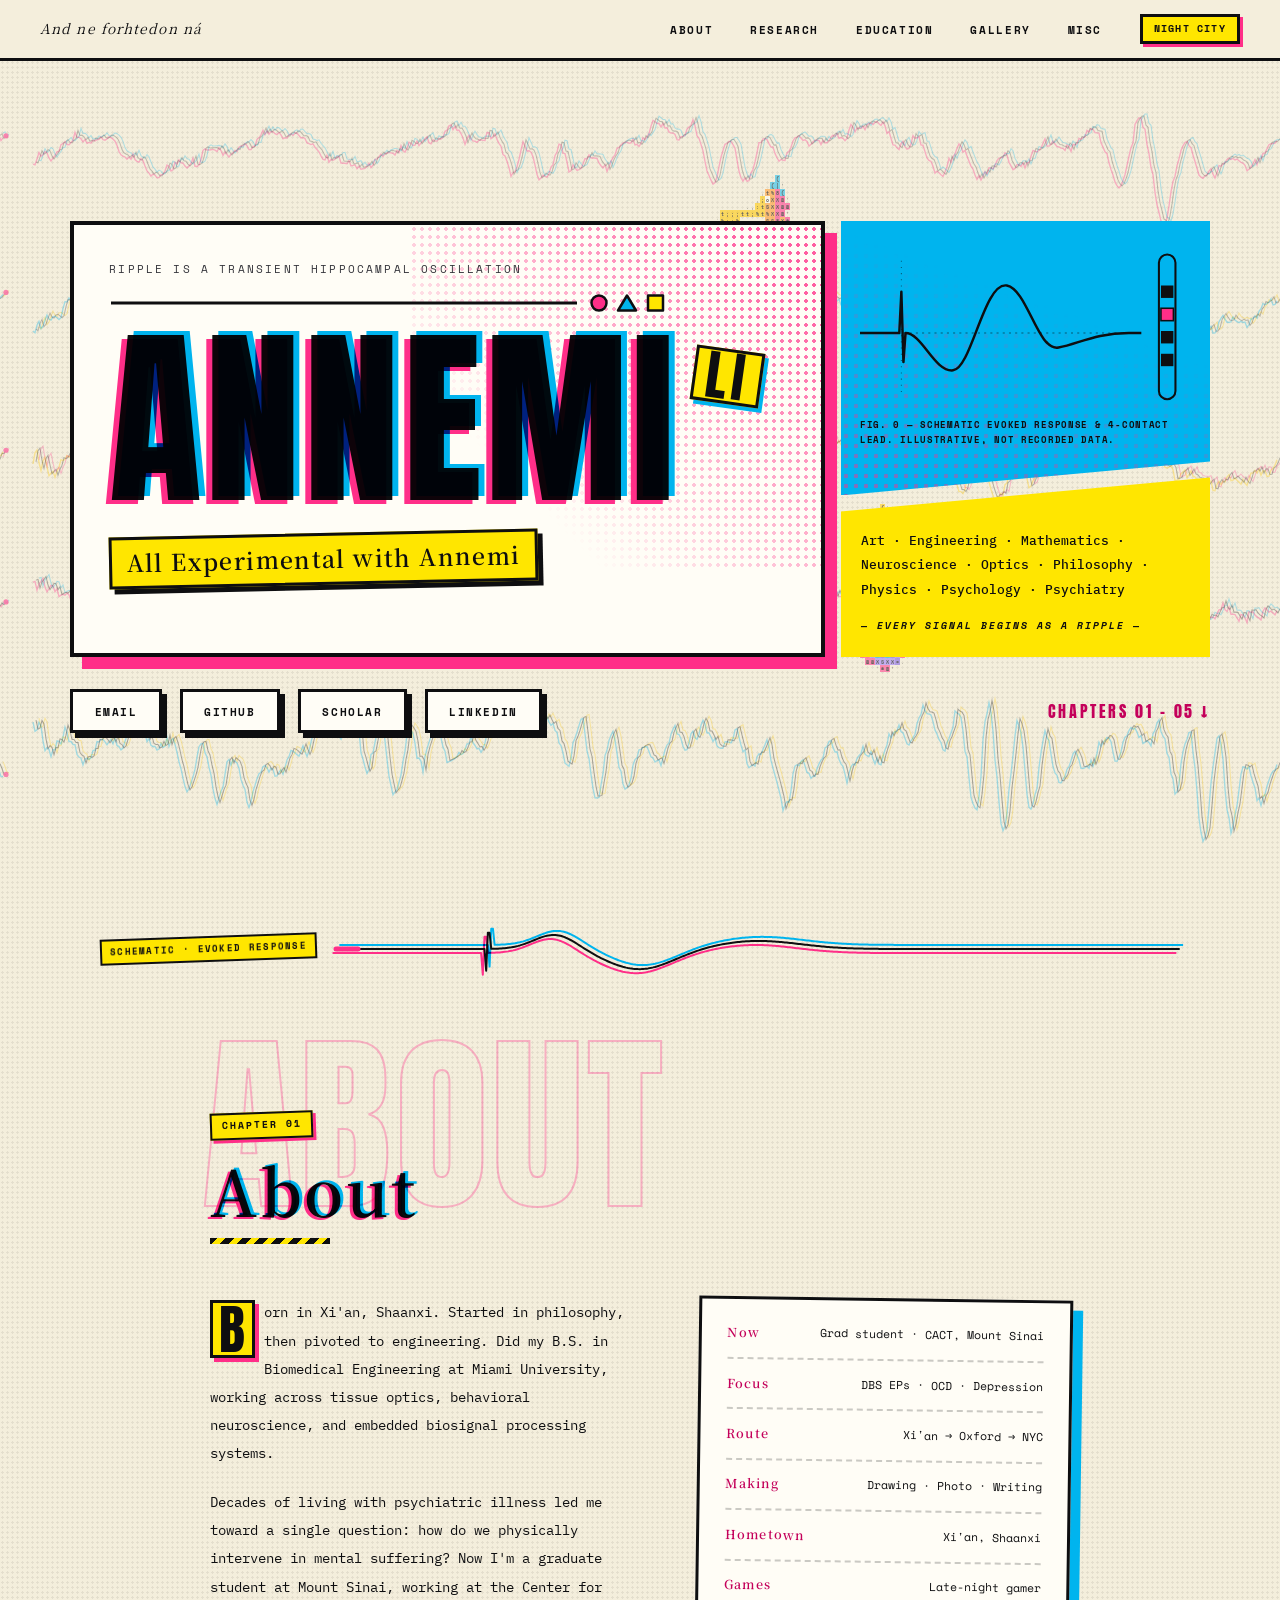
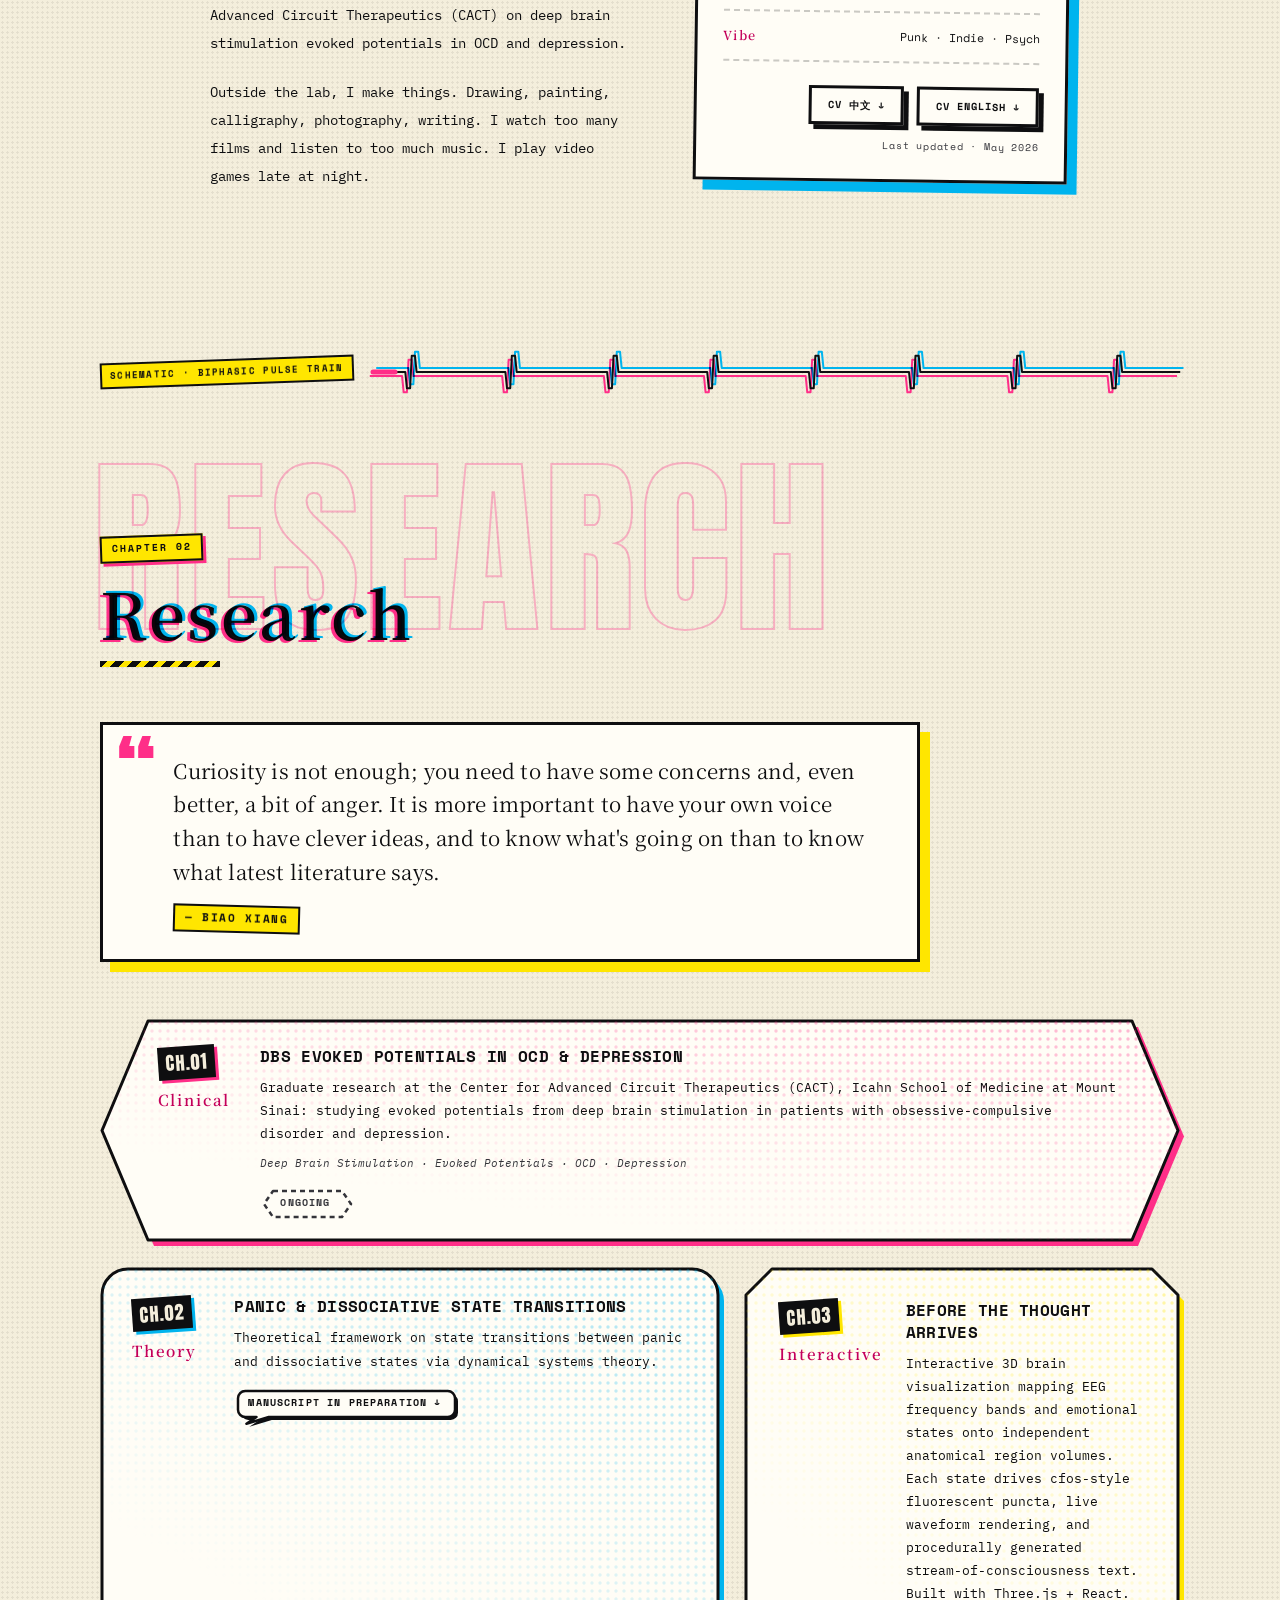
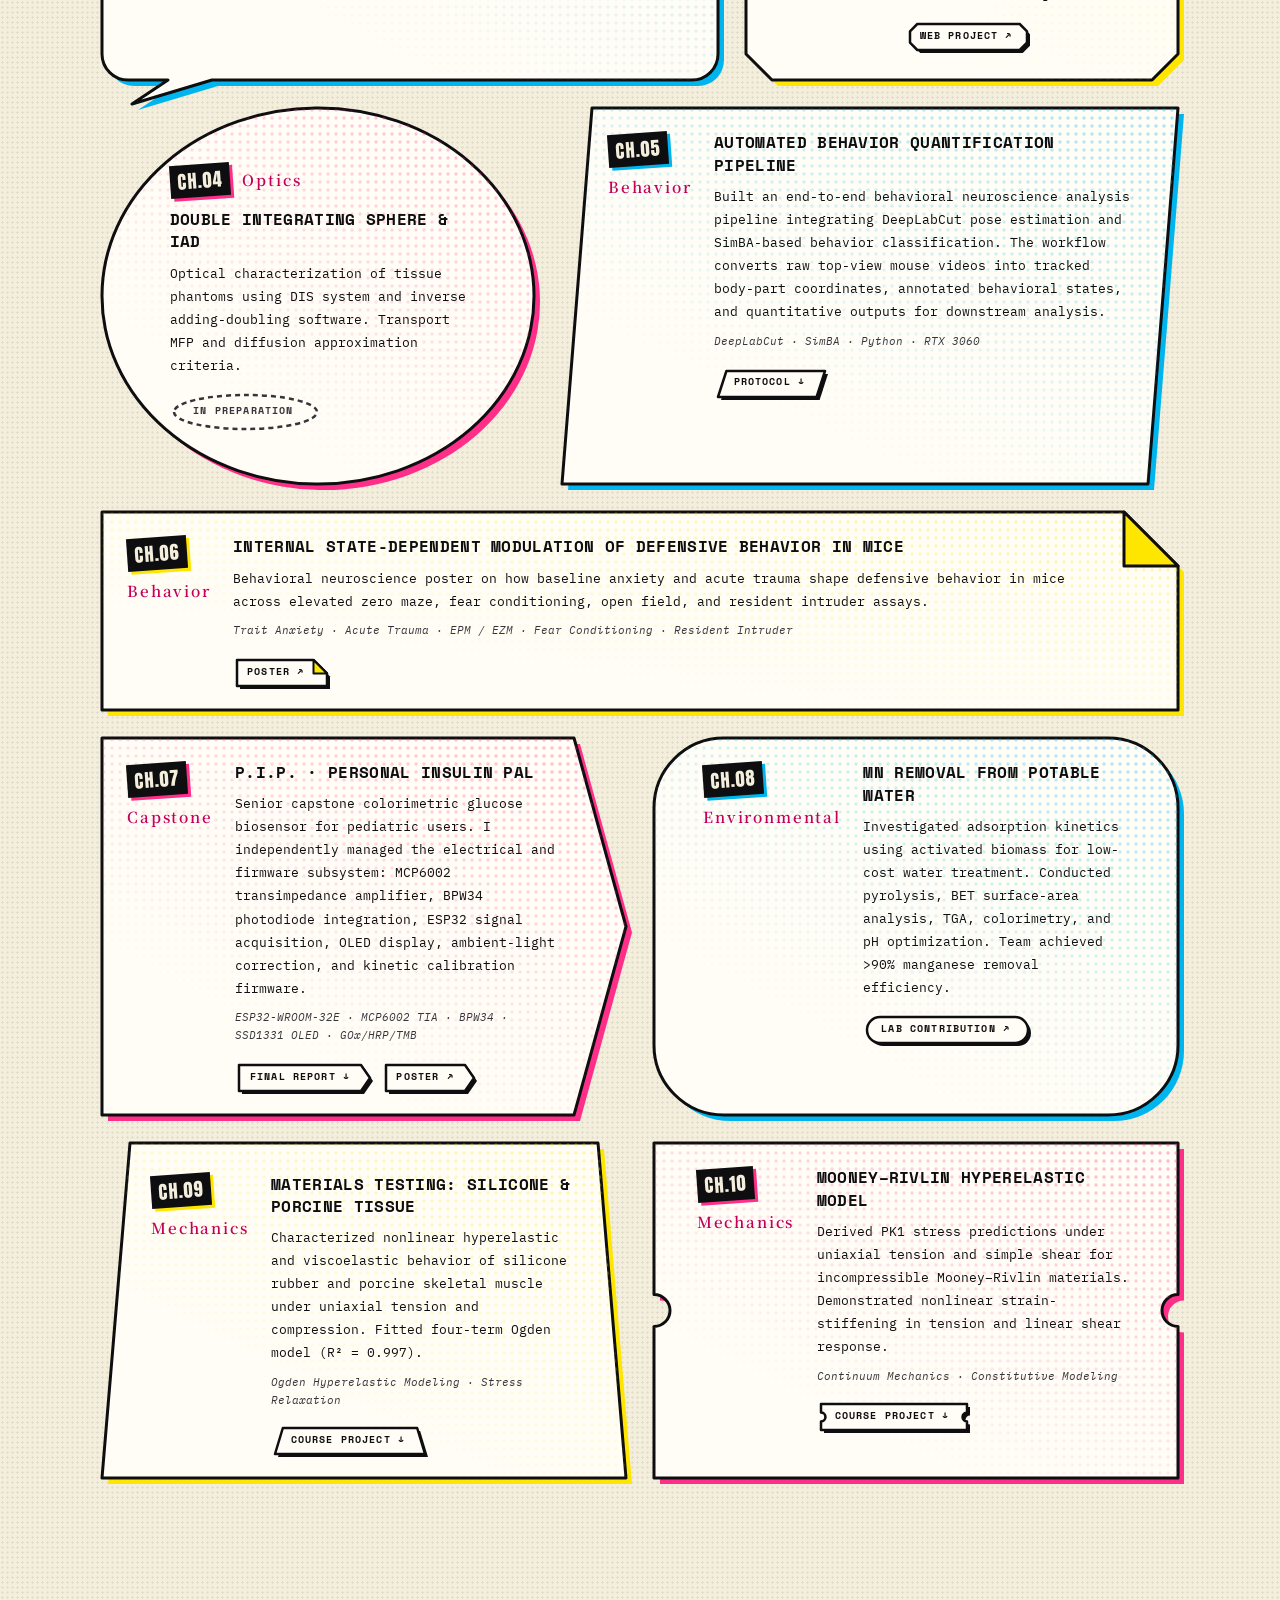
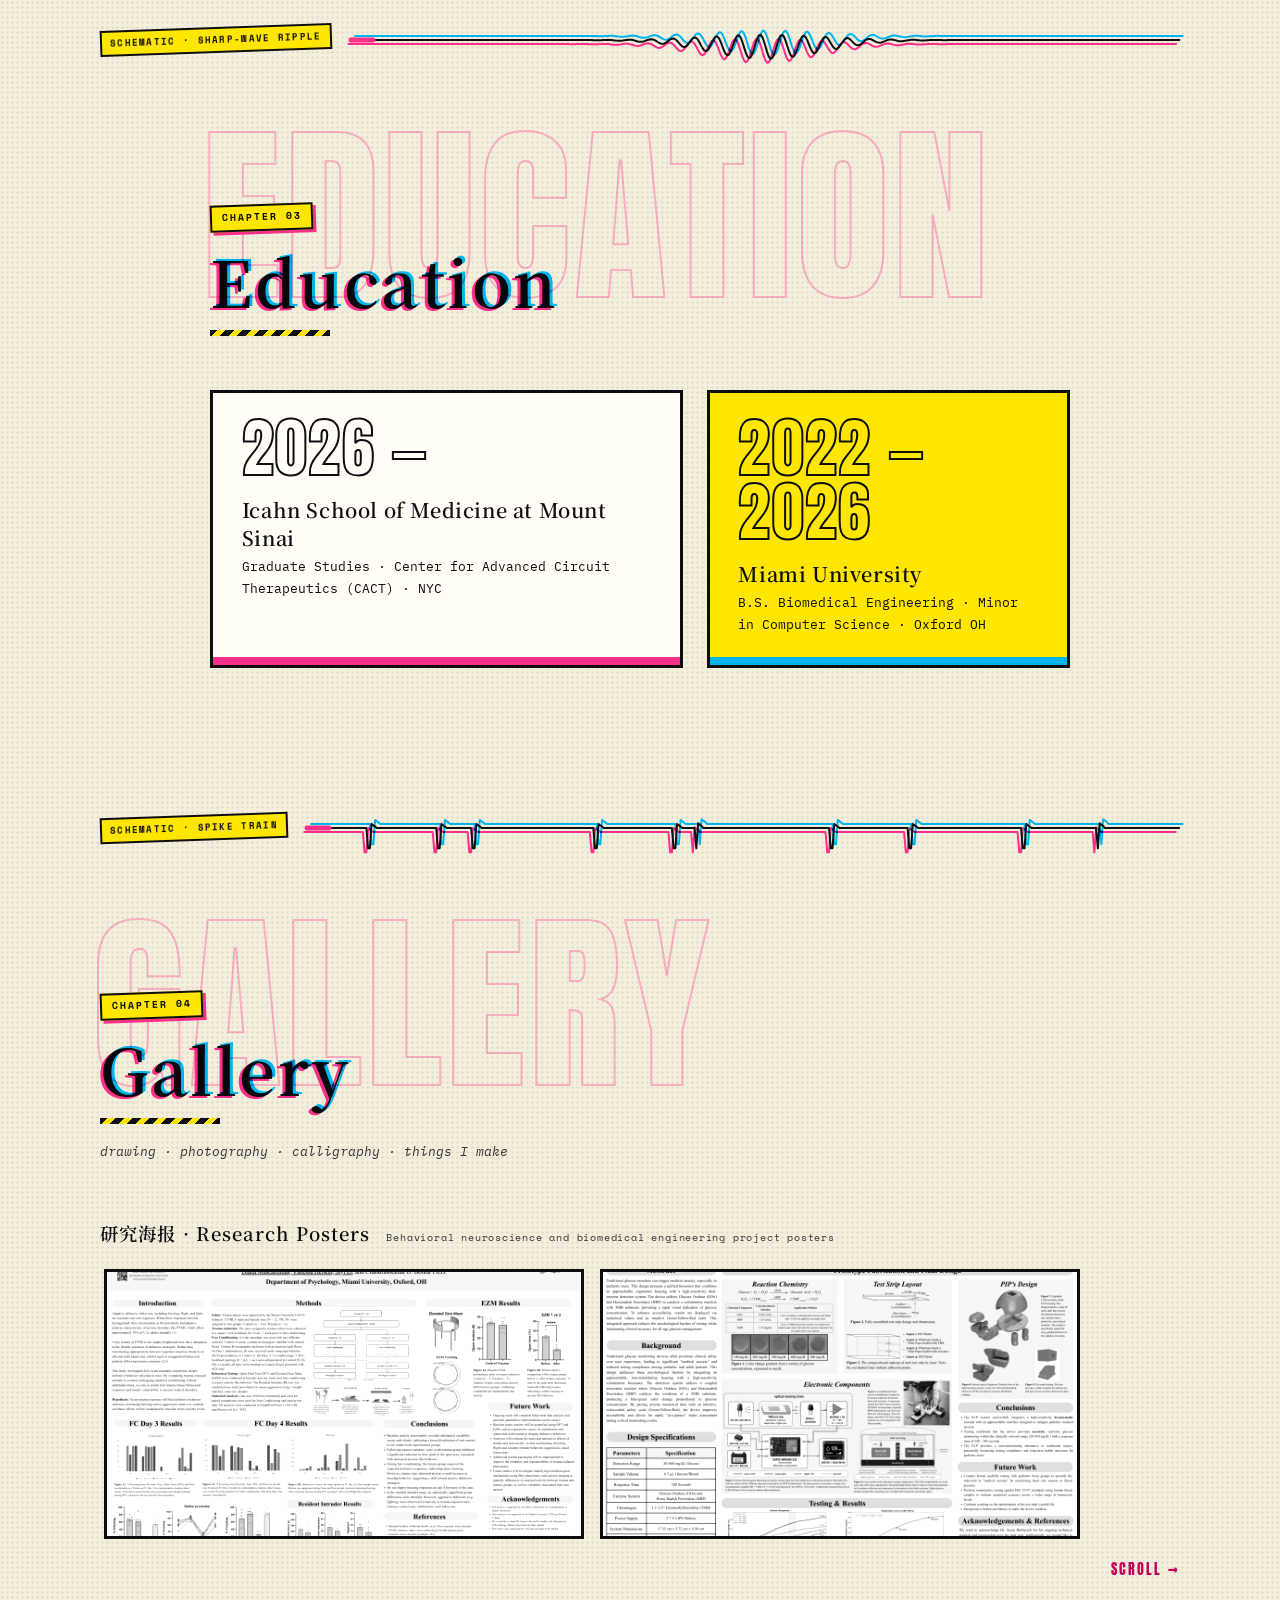
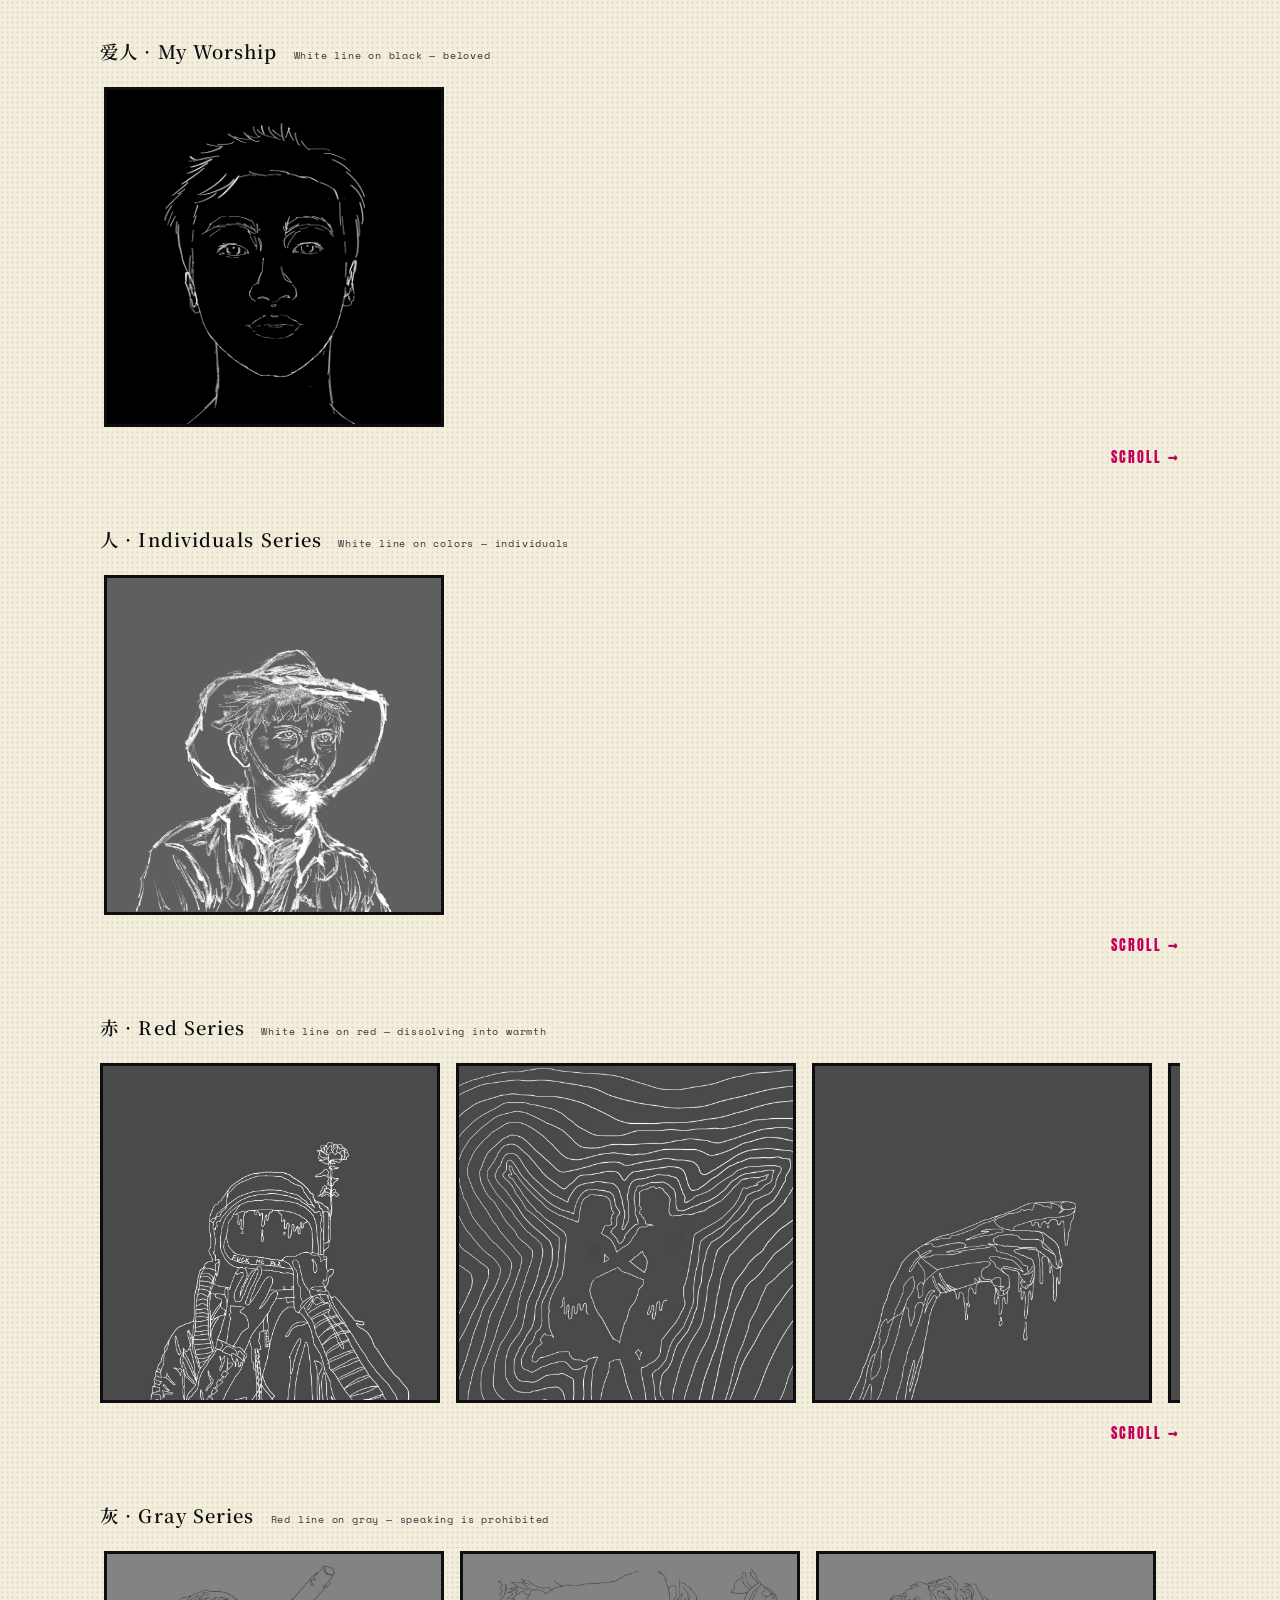
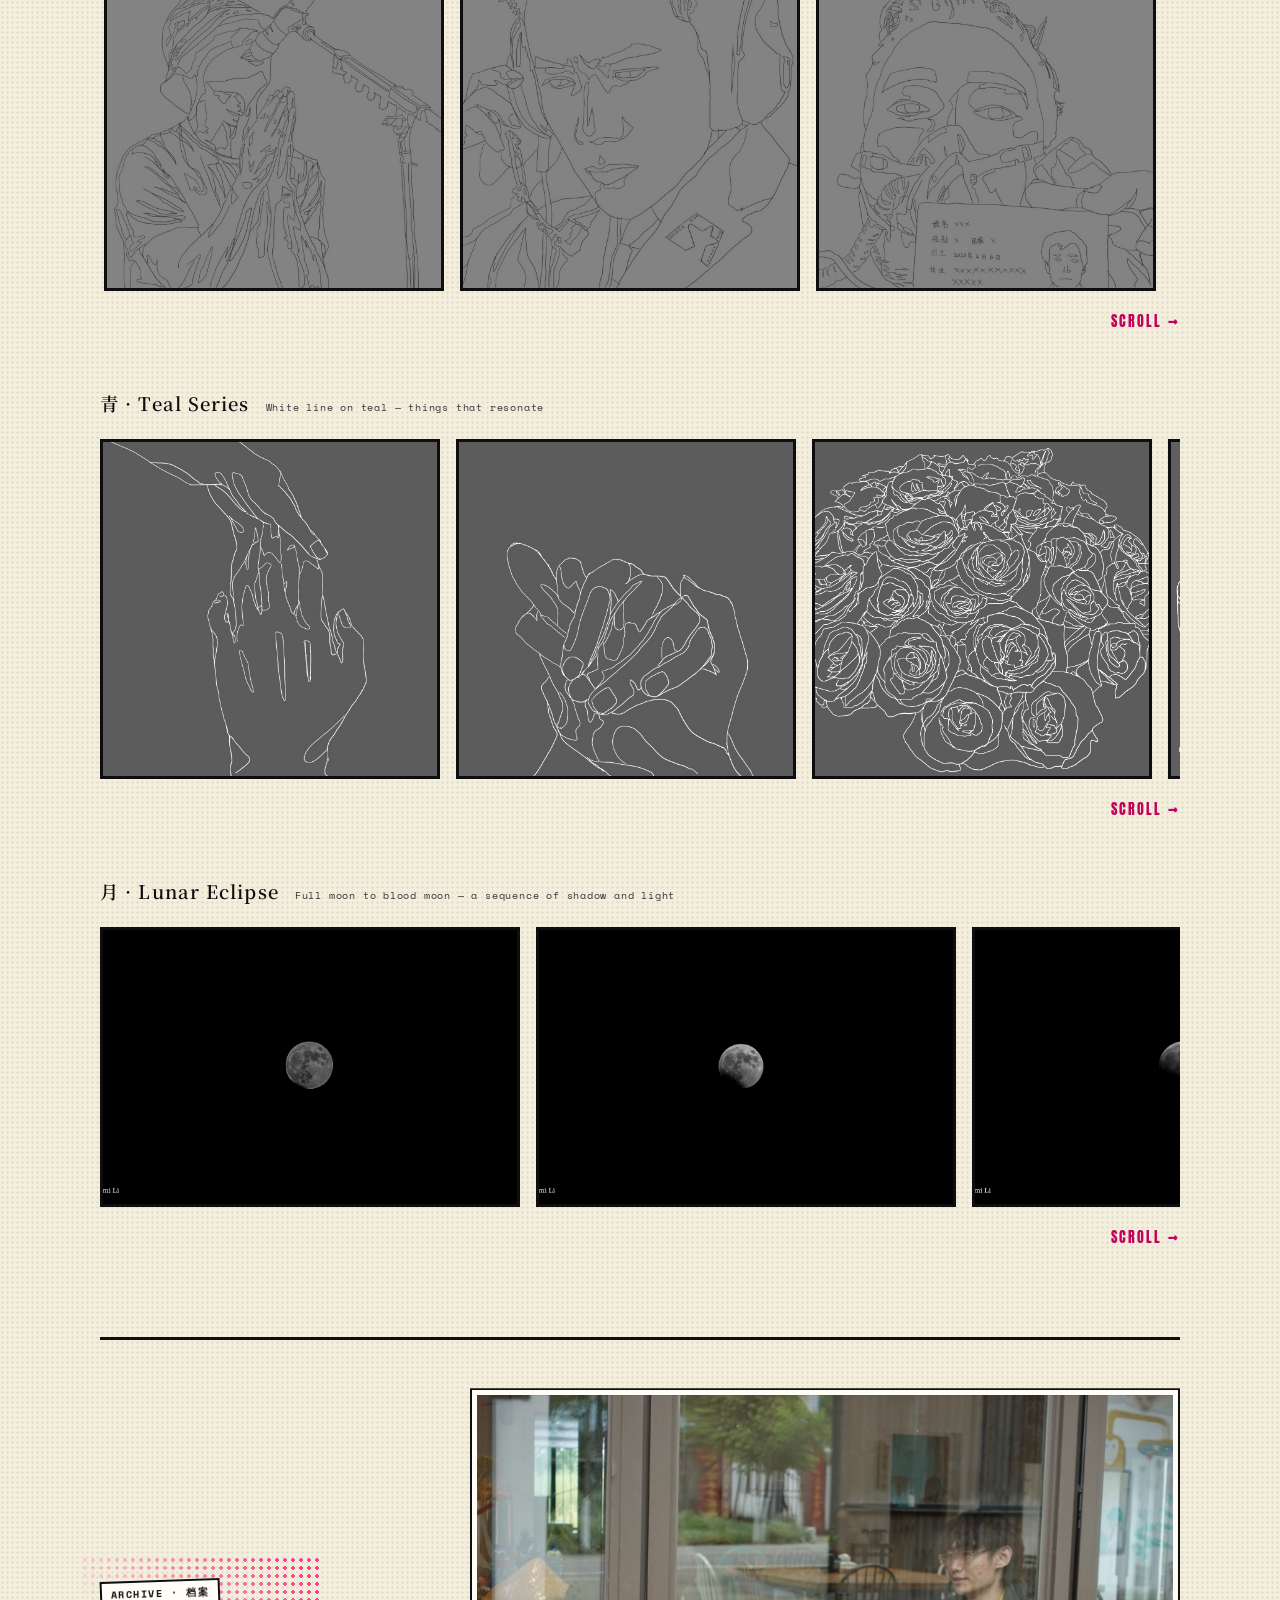
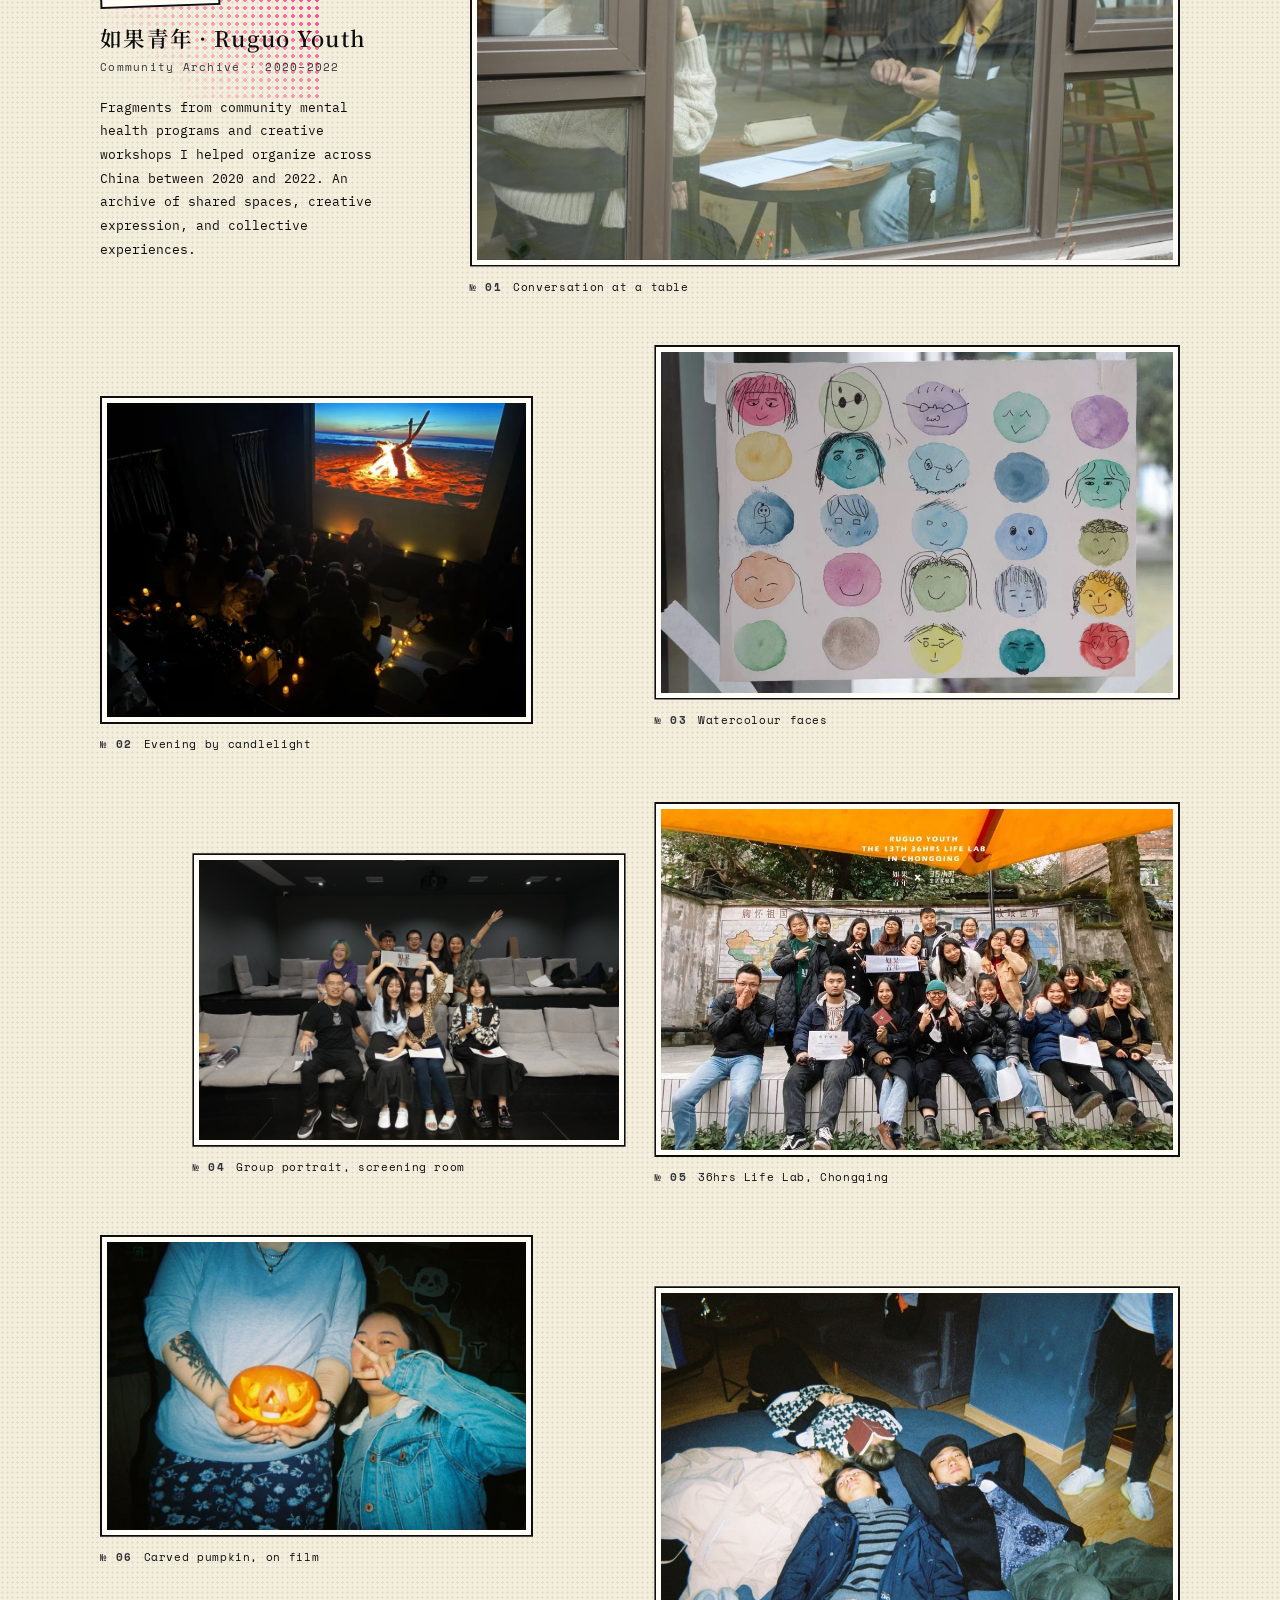
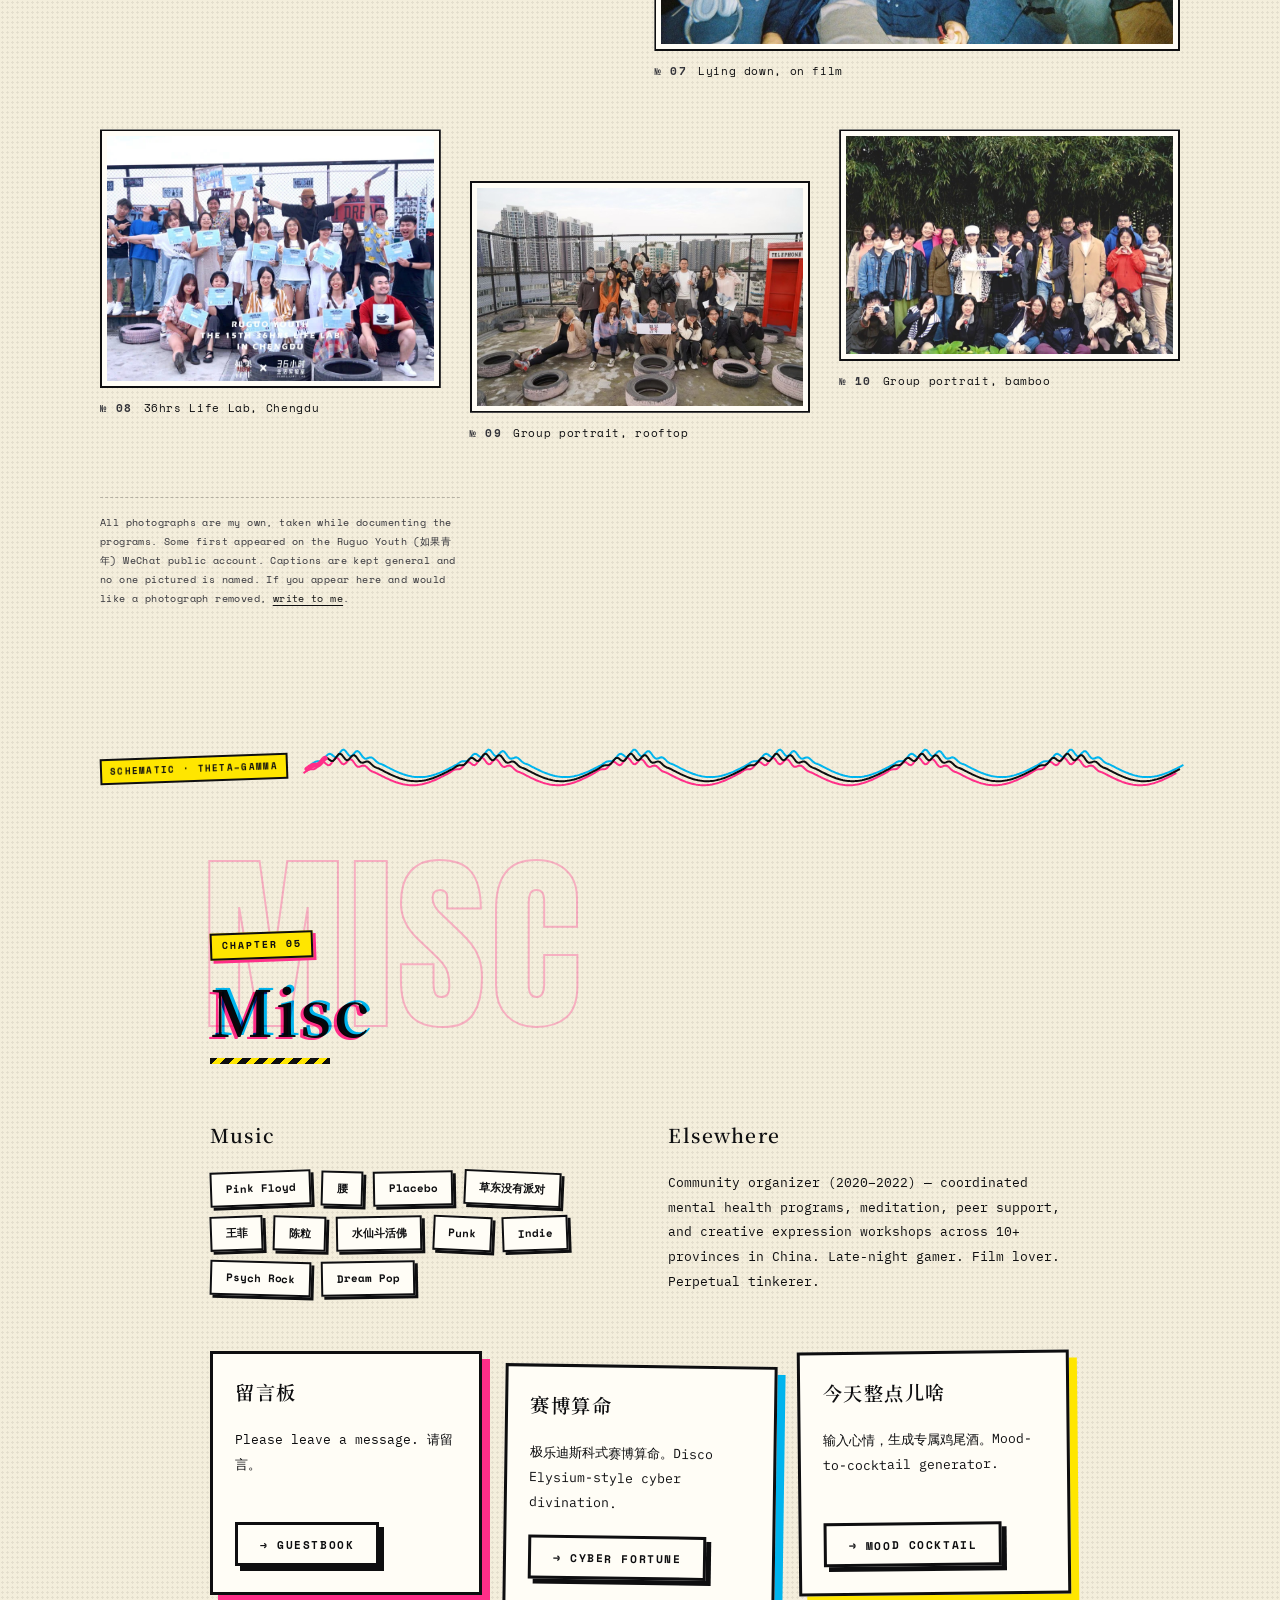
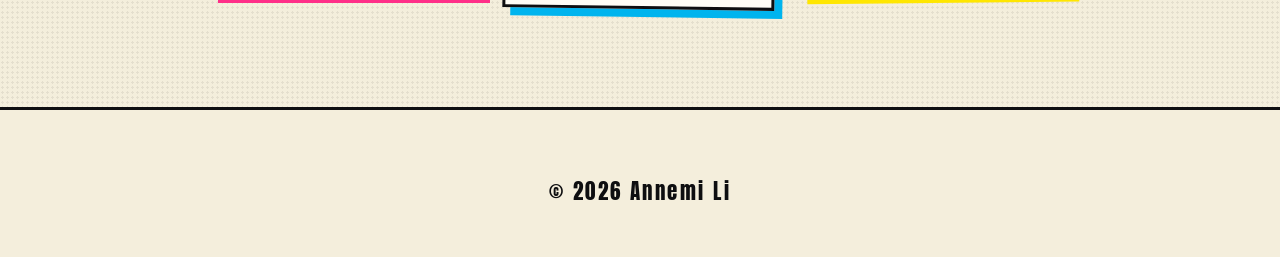
==== index.html @ 5c699f3c "Add Ruguo Youth community archive to Gallery Ten documentary photographs from 2020–2022 community pr" ====
<!DOCTYPE html>
<html lang="en" data-theme="paper">
<head>
<meta charset="UTF-8">
<meta name="viewport" content="width=device-width, initial-scale=1.0">
<title>Annemi Li</title>
<meta name="description" content="Annemi Li — biomedical engineering, neuroscience, psychiatric BCI, and things I make.">
<script>
  // Before first paint: enable JS-only reveals, restore theme and motion preference.
  (function () {
    var d = document.documentElement, t = null;
    d.classList.add('js');
    try { t = localStorage.getItem('theme'); } catch (e) {}
    d.dataset.theme = t || 'paper';
    d.dataset.motion = window.matchMedia('(prefers-reduced-motion: reduce)').matches ? 'reduce' : 'full';
  })();
</script>
<link rel="preconnect" href="https://fonts.googleapis.com">
<link rel="preconnect" href="https://fonts.gstatic.com" crossorigin>
<link rel="stylesheet" href="https://fonts.googleapis.com/css2?family=Anton&family=Space+Mono:ital,wght@0,400;0,700;1,400&family=IBM+Plex+Mono:wght@300;400;500&family=Noto+Serif+SC:wght@200;300;400;600&display=swap">
<link rel="stylesheet" href="assets/frames.css">
</head>
<body>

<a class="skip-link" href="#about">Skip to content</a>
<div class="intro-wipe" aria-hidden="true"></div>

<!-- Ripple background canvas (decorative) -->
<canvas id="rippleCanvas" aria-hidden="true"></canvas>

<nav aria-label="Primary">
  <a href="#hero" class="logo">And ne forhtedon ná</a>
  <div class="nav-right">
    <ul>
      <li><a href="#about">About</a></li>
      <li><a href="#research">Research</a></li>
      <li><a href="#education">Education</a></li>
      <li><a href="#gallery">Gallery</a></li>
      <li><a href="#interests">Misc</a></li>
    </ul>
    <button type="button" class="theme-toggle" aria-label="Switch to dark Night City theme">Night City</button>
  </div>
</nav>

<main>

<!-- ─── Hero: the cover ─── -->
<section id="hero">
  <div class="cover">

    <div class="cover-panel cover-main">
      <span class="halftone" aria-hidden="true"></span>
      <p class="hero-quote">Ripple is a transient hippocampal oscillation</p>
      <svg class="hero-rule" viewBox="0 0 560 20" aria-hidden="true" focusable="false">
        <line x1="2" y1="10" x2="468" y2="10"/>
        <circle class="g g-hot" cx="490" cy="10" r="7.5"/>
        <path class="g g-cyan" d="M509 17.5 L518 2.5 L527 17.5 Z"/>
        <rect class="g g-acid" x="539" y="2.5" width="15" height="15"/>
      </svg>

      <p class="hero-name-en"><span class="sr-only">Annemi Li</span><span data-chroma="static" aria-hidden="true">ANNEMI</span><span class="wm-li" aria-hidden="true">LI</span></p>

      <span class="zap" aria-hidden="true"><b>ZAP!</b></span>

      <h1 class="hero-name">All Experimental with Annemi</h1>
    </div>

    <figure class="cover-panel cover-signal" aria-label="Schematic illustration of an evoked response and a four-contact electrode lead. Illustrative only, not recorded data.">
      <svg viewBox="0 0 320 160" aria-hidden="true" focusable="false">
        <line class="axis" x1="0" y1="90" x2="262" y2="90" stroke-dasharray="2 4"/>
        <line class="axis" x1="40" y1="20" x2="40" y2="150" stroke-dasharray="1 5"/>
        <path class="trace" d="M0 90 H38 L40 50 L42 118 L44 90 C60 90 72 128 90 126 C108 124 120 40 142 44 C162 48 172 108 192 104 C212 100 228 90 260 90 H272"/>
        <path class="trace-pulse" d="M0 90 H38 L40 50 L42 118 L44 90 C60 90 72 128 90 126 C108 124 120 40 142 44 C162 48 172 108 192 104 C212 100 228 90 260 90 H272"/>
        <rect class="lead" x="289" y="14" width="16" height="140" rx="8"/>
        <rect class="contact" x="291" y="44" width="12" height="12"/>
        <rect class="contact active" x="291" y="66" width="12" height="12"/>
        <rect class="contact" x="291" y="88" width="12" height="12"/>
        <rect class="contact" x="291" y="110" width="12" height="12"/>
      </svg>
      <figcaption class="fig-note">Fig. 0 — schematic evoked response &amp; 4-contact lead. Illustrative, not recorded data.</figcaption>
    </figure>

    <div class="cover-panel cover-notes">
      <p class="hero-tagline">
        Art · Engineering · Mathematics · Neuroscience · Optics · Philosophy · Physics · Psychology · Psychiatry
      </p>
      <p class="hero-ripple-text">
        — every signal begins as a ripple —
      </p>
    </div>

    <div class="cover-links hero-links">
      <a class="print-btn" href="mailto:lis125@miamioh.edu">Email</a>
      <a class="print-btn" href="https://github.com/AnnemiL-experimental">GitHub</a>
      <a class="print-btn" href="#">Scholar</a>
      <a class="print-btn" href="https://www.linkedin.com/in/siyi-l-03a2a7380/">LinkedIn</a>
      <span class="cover-cue" aria-hidden="true">Chapters 01 – 05 ↓</span>
    </div>

  </div>
</section>

<div class="signal-divider" data-wave="ep" data-label="schematic · evoked response" aria-hidden="true"></div>

<!-- ─── About ─── -->
<section id="about">
  <div class="section-head fade-in" data-word="ABOUT">
    <p class="section-label">Chapter 01</p>
    <h2 class="section-title"><span data-chroma="static">About</span></h2>
  </div>

  <div class="about-layout fade-in">
    <div class="about-text">
      <p>
        Born in Xi'an, Shaanxi. Started in philosophy, then pivoted to engineering.
        Did my B.S. in Biomedical Engineering at Miami University,
        working across tissue optics, behavioral neuroscience, and embedded
        biosignal processing systems.
      </p>
      <p>
        Decades of living with psychiatric illness led me toward a single question:
        how do we physically intervene in mental suffering? Now I'm a graduate student
        at Mount Sinai, working at the Center for Advanced Circuit Therapeutics (CACT)
        on deep brain stimulation evoked potentials in OCD and depression.
      </p>
      <p>
        Outside the lab, I make things. Drawing, painting, calligraphy, photography,
        writing. I watch too many films and listen to too much music. I play video
        games late at night.
      </p>
    </div>

    <div class="about-info">
      <div class="info-row"><span class="label">Now</span><span class="value">Grad student · CACT, Mount Sinai</span></div>
      <div class="info-row"><span class="label">Focus</span><span class="value">DBS EPs · OCD · Depression</span></div>
      <div class="info-row"><span class="label">Route</span><span class="value">Xi'an → Oxford → NYC</span></div>
      <div class="info-row"><span class="label">Making</span><span class="value">Drawing · Photo · Writing</span></div>
      <div class="info-row"><span class="label">Hometown</span><span class="value">Xi'an, Shaanxi</span></div>
      <div class="info-row"><span class="label">Games</span><span class="value">Late-night gamer</span></div>
      <div class="info-row"><span class="label">Vibe</span><span class="value">Punk · Indie · Psych</span></div>
      <div class="cv-downloads">
        <a class="print-btn" href="gallery/Siyi_Li_CV_CN.pdf" target="_blank">CV 中文 ↓</a>
        <a class="print-btn" href="gallery/Siyi_Li_CV_EN.pdf" target="_blank">CV English ↓</a>
      </div>
      <div class="cv-updated">Last updated · May 2026</div>
    </div>
  </div>
</section>

<div class="signal-divider" data-wave="pulse" data-label="schematic · biphasic pulse train" aria-hidden="true"></div>

<!-- ─── Research ─── -->
<section id="research">
  <div class="section-head fade-in" data-word="RESEARCH">
    <p class="section-label">Chapter 02</p>
    <h2 class="section-title"><span data-chroma="static">Research</span></h2>
  </div>

  <figure class="research-quote fade-in">
    <blockquote>
      <p>Curiosity is not enough; you need to have some concerns and, even better, a bit of anger. It is more important to have your own voice than to have clever ideas, and to know what's going on than to know what latest literature says.</p>
    </blockquote>
    <figcaption>— Biao Xiang</figcaption>
  </figure>

  <div class="research-grid fade-in">
    <article class="research-item">
      <div class="r-tag">Clinical</div>
      <div>
        <h3>DBS Evoked Potentials in OCD & Depression</h3>
        <p>Graduate research at the Center for Advanced Circuit Therapeutics (CACT), Icahn School of Medicine at Mount Sinai: studying evoked potentials from deep brain stimulation in patients with obsessive-compulsive disorder and depression.</p>
        <div class="meta">Deep Brain Stimulation · Evoked Potentials · OCD · Depression</div>
        <span class="status prep">Ongoing</span>
      </div>
    </article>
    <article class="research-item">
      <div class="r-tag">Theory</div>
      <div>
        <h3>Panic & Dissociative State Transitions</h3>
        <p>Theoretical framework on state transitions between panic and dissociative states via dynamical systems theory.</p>
        <a href="gallery/failure-of-relaxation.pdf" target="_blank" class="status ready">Manuscript in Preparation ↓</a>
      </div>
    </article>
    <article class="research-item">
      <div class="r-tag">Interactive</div>
      <div>
        <h3>Before The Thought Arrives</h3>
        <p>Interactive 3D brain visualization mapping EEG frequency bands and emotional states onto independent anatomical region volumes. Each state drives cfos-style fluorescent puncta, live waveform rendering, and procedurally generated stream-of-consciousness text. Built with Three.js + React.</p>
        <a href="https://before-the-thought-arrives.annemi.studio/" target="_blank" class="status ready">Web Project ↗</a>
      </div>
    </article>
    <article class="research-item">
      <div class="r-tag">Optics</div>
      <div>
        <h3>Double Integrating Sphere & IAD</h3>
        <p>Optical characterization of tissue phantoms using DIS system and inverse adding-doubling software. Transport MFP and diffusion approximation criteria.</p>
        <span class="status prep">In Preparation</span>
      </div>
    </article>
    <article class="research-item">
      <div class="r-tag">Behavior</div>
      <div>
        <h3>Automated Behavior Quantification Pipeline</h3>
        <p>Built an end-to-end behavioral neuroscience analysis pipeline integrating DeepLabCut pose estimation and SimBA-based behavior classification. The workflow converts raw top-view mouse videos into tracked body-part coordinates, annotated behavioral states, and quantitative outputs for downstream analysis.</p>
        <div class="meta">DeepLabCut · SimBA · Python · RTX 3060</div>
        <div class="project-links">
          <a href="gallery/DLC_SimBA_Protocol.pdf" target="_blank" class="status ready">Protocol ↓</a>
        </div>
      </div>
    </article>
    <article class="research-item">
      <div class="r-tag">Behavior</div>
      <div>
        <h3>Internal State-Dependent Modulation of Defensive Behavior in Mice</h3>
        <p>Behavioral neuroscience poster on how baseline anxiety and acute trauma shape defensive behavior in mice across elevated zero maze, fear conditioning, open field, and resident intruder assays.</p>
        <div class="meta">Trait Anxiety · Acute Trauma · EPM / EZM · Fear Conditioning · Resident Intruder</div>
        <div class="project-links">
          <a href="gallery/defensive-behavior-poster.png" target="_blank" class="status ready">Poster ↗</a>
        </div>
      </div>
    </article>
    <article class="research-item">
      <div class="r-tag">Capstone</div>
      <div>
        <h3>P.I.P. · Personal Insulin Pal</h3>
        <p>Senior capstone colorimetric glucose biosensor for pediatric users. I independently managed the electrical and firmware subsystem: MCP6002 transimpedance amplifier, BPW34 photodiode integration, ESP32 signal acquisition, OLED display, ambient-light correction, and kinetic calibration firmware.</p>
        <div class="meta">ESP32-WROOM-32E · MCP6002 TIA · BPW34 · SSD1331 OLED · GOx/HRP/TMB</div>
        <div class="project-links">
          <a href="gallery/pip-final-design-report.docx" target="_blank" class="status ready">Final Report ↓</a>
          <a href="gallery/pip-poster.png" target="_blank" class="status ready">Poster ↗</a>
        </div>
      </div>
    </article>
    <article class="research-item">
      <div class="r-tag">Environmental</div>
      <div>
        <h3>Mn Removal from Potable Water</h3>
        <p>Investigated adsorption kinetics using activated biomass for low-cost water treatment. Conducted pyrolysis, BET surface-area analysis, TGA, colorimetry, and pH optimization. Team achieved >90% manganese removal efficiency.</p>
        <a href="https://miamioh.edu/undergraduate-research/research-opportunities/undergraduate-research-forum/2024/poster-presentations/session-a-61-70.html" target="_blank" class="status ready">Lab Contribution ↗</a>
      </div>
    </article>
    <article class="research-item">
      <div class="r-tag">Mechanics</div>
      <div>
        <h3>Materials Testing: Silicone & Porcine Tissue</h3>
        <p>Characterized nonlinear hyperelastic and viscoelastic behavior of silicone rubber and porcine skeletal muscle under uniaxial tension and compression. Fitted four-term Ogden model (R² = 0.997).</p>
        <div class="meta">Ogden Hyperelastic Modeling · Stress Relaxation</div>
        <a href="gallery/materials-testing.pdf" target="_blank" class="status ready">Course Project ↓</a>
      </div>
    </article>
    <article class="research-item">
      <div class="r-tag">Mechanics</div>
      <div>
        <h3>Mooney–Rivlin Hyperelastic Model</h3>
        <p>Derived PK1 stress predictions under uniaxial tension and simple shear for incompressible Mooney–Rivlin materials. Demonstrated nonlinear strain-stiffening in tension and linear shear response.</p>
        <div class="meta">Continuum Mechanics · Constitutive Modeling</div>
        <a href="gallery/mooney-rivlin.pdf" target="_blank" class="status ready">Course Project ↓</a>
      </div>
    </article>
  </div>
</section>

<div class="signal-divider" data-wave="ripple" data-label="schematic · sharp-wave ripple" aria-hidden="true"></div>

<!-- ─── Education ─── -->
<section id="education">
  <div class="section-head fade-in" data-word="EDUCATION">
    <p class="section-label">Chapter 03</p>
    <h2 class="section-title"><span data-chroma="static">Education</span></h2>
  </div>

  <div class="edu-list fade-in">
    <div class="edu-item">
      <div class="year">2026 —</div>
      <h3>Icahn School of Medicine at Mount Sinai</h3>
      <p>Graduate Studies · Center for Advanced Circuit Therapeutics (CACT) · NYC</p>
    </div>
    <div class="edu-item">
      <div class="year">2022 — 2026</div>
      <h3>Miami University</h3>
      <p>B.S. Biomedical Engineering · Minor in Computer Science · Oxford OH</p>
    </div>
  </div>
</section>

<div class="signal-divider" data-wave="spikes" data-label="schematic · spike train" aria-hidden="true"></div>

<!-- ─── Gallery ─── -->
<section id="gallery">
  <div class="section-head fade-in" data-word="GALLERY">
    <p class="section-label">Chapter 04</p>
    <h2 class="section-title"><span data-chroma="static">Gallery</span></h2>
    <p class="gallery-desc">drawing · photography · calligraphy · things I make</p>
  </div>

  <div class="gallery-grid fade-in">
    <!-- Research Posters -->
    <div class="gallery-series">
      <div class="series-header">
        <h3 class="series-title">研究海报 · Research Posters</h3>
        <p class="series-desc">Behavioral neuroscience and biomedical engineering project posters</p>
      </div>
      <div class="series-scroll">
        <a class="series-item" style="width:480px;height:270px;" href="gallery/defensive-behavior-poster.png" target="_blank"><img src="gallery/defensive-behavior-poster.png" alt="Internal State-Dependent Modulation of Defensive Behavior in Mice poster" loading="lazy"><div class="s-overlay"><h4>Defensive Behavior in Mice</h4><p>Poster</p></div></a>
        <a class="series-item" style="width:480px;height:270px;" href="gallery/pip-poster.png" target="_blank"><img src="gallery/pip-poster.png" alt="P.I.P. Personal Insulin Pal poster" loading="lazy"><div class="s-overlay"><h4>P.I.P. Personal Insulin Pal</h4><p>Poster</p></div></a>
      </div>
      <p class="series-hint">scroll →</p>
    </div>

    <!-- My Worship -->
    <div class="gallery-series">
      <div class="series-header">
        <h3 class="series-title">爱人 · My Worship</h3>
        <p class="series-desc">White line on black — beloved</p>
      </div>
      <div class="series-scroll">
        <div class="series-item"><img src="gallery/my-worship.jpg" alt="White line portrait on black" loading="lazy"><div class="s-overlay"><h4>My Foxie</h4><p>Drawing</p></div></div>
      </div>
      <p class="series-hint">scroll →</p>
    </div>

    <!-- Individuals Series -->
    <div class="gallery-series">
      <div class="series-header">
        <h3 class="series-title">人 · Individuals Series</h3>
        <p class="series-desc">White line on colors — individuals</p>
      </div>
      <div class="series-scroll">
        <div class="series-item"><img src="gallery/portrait-hat.png" alt="Portrait" loading="lazy"><div class="s-overlay"><h4>The Sower</h4><p>Drawing</p></div></div>
      </div>
      <p class="series-hint">scroll →</p>
    </div>
    
    <!-- Red Series -->
    <div class="gallery-series">
      <div class="series-header">
        <h3 class="series-title">赤 · Red Series</h3>
        <p class="series-desc">White line on red — dissolving into warmth</p>
      </div>
      <div class="series-scroll">
        <div class="series-item"><img src="gallery/astronaut.jpeg" alt="Astronaut" loading="lazy"><div class="s-overlay"><h4>Astronaut</h4><p>Drawing</p></div></div>
        <div class="series-item"><img src="gallery/contour-figure.jpeg" alt="Contour figure" loading="lazy"><div class="s-overlay"><h4>La La Land</h4><p>Drawing</p></div></div>
        <div class="series-item"><img src="gallery/pizza.jpeg" alt="Pizza" loading="lazy"><div class="s-overlay"><h4>Fingering</h4><p>Drawing</p></div></div>
        <div class="series-item"><img src="gallery/leg.jpeg" alt="Anatomy" loading="lazy"><div class="s-overlay"><h4>Leg</h4><p>Drawing</p></div></div>
      </div>
      <p class="series-hint">scroll →</p>
    </div>

    <!-- Gray Series -->
    <div class="gallery-series">
      <div class="series-header">
        <h3 class="series-title">灰 · Gray Series</h3>
        <p class="series-desc">Red line on gray — speaking is prohibited</p>
      </div>
      <div class="series-scroll">
        <div class="series-item"><img src="gallery/singer.jpeg" alt="Singer" loading="lazy"><div class="s-overlay"><h4>Li Zhi</h4><p>Drawing</p></div></div>
        <div class="series-item"><img src="gallery/face-roses.jpeg" alt="Portrait with roses" loading="lazy"><div class="s-overlay"><h4>Hou Liang Ping</h4><p>Drawing</p></div></div>
        <div class="series-item"><img src="gallery/identity.jpeg" alt="Identity" loading="lazy"><div class="s-overlay"><h4>Li Wen Liang</h4><p>Drawing</p></div></div>
      </div>
      <p class="series-hint">scroll →</p>
    </div>

    <!-- Teal Series -->
    <div class="gallery-series">
      <div class="series-header">
        <h3 class="series-title">青 · Teal Series</h3>
        <p class="series-desc">White line on teal — things that resonate</p>
      </div>
      <div class="series-scroll">
        <div class="series-item"><img src="gallery/hands-touch.jpeg" alt="Hands touching" loading="lazy"><div class="s-overlay"><h4>Touch</h4><p>Drawing</p></div></div>
        <div class="series-item"><img src="gallery/hands-clasp.jpeg" alt="Hands clasping" loading="lazy"><div class="s-overlay"><h4>Clasp</h4><p>Drawing</p></div></div>
        <div class="series-item"><img src="gallery/roses.jpeg" alt="Roses" loading="lazy"><div class="s-overlay"><h4>Roses</h4><p>Drawing</p></div></div>
        <div class="series-item"><img src="gallery/guitar.jpeg" alt="Guitar" loading="lazy"><div class="s-overlay"><h4>Guitar</h4><p>Drawing</p></div></div>
      </div>
      <p class="series-hint">scroll →</p>
    </div>

    <!-- Lunar Eclipse -->
    <div class="gallery-series">
      <div class="series-header">
        <h3 class="series-title">月 · Lunar Eclipse</h3>
        <p class="series-desc">Full moon to blood moon — a sequence of shadow and light</p>
      </div>
      <div class="series-scroll">
        <div class="series-item" style="width:420px;height:280px;"><img src="gallery/moon-1.jpeg" alt="Full moon" loading="lazy"><div class="s-overlay"><h4>I · Full Moon</h4><p>Photography</p></div></div>
        <div class="series-item" style="width:420px;height:280px;"><img src="gallery/moon-3.jpeg" alt="Penumbral" loading="lazy"><div class="s-overlay"><h4>II · Penumbral</h4><p>Photography</p></div></div>
        <div class="series-item" style="width:420px;height:280px;"><img src="gallery/moon-4.jpeg" alt="Partial" loading="lazy"><div class="s-overlay"><h4>III · Partial</h4><p>Photography</p></div></div>
        <div class="series-item" style="width:420px;height:280px;"><img src="gallery/moon-2.jpeg" alt="Umbral" loading="lazy"><div class="s-overlay"><h4>IV · Umbral</h4><p>Photography</p></div></div>
        <div class="series-item" style="width:420px;height:280px;"><img src="gallery/moon-5.jpeg" alt="Blood moon" loading="lazy"><div class="s-overlay"><h4>V · Blood Moon</h4><p>Photography</p></div></div>
      </div>
      <p class="series-hint">scroll →</p>
    </div>

    <!-- ─── Ruguo Youth · Community Archive ───────────────────────────
         One <figure class="ra-panel"> per photograph; display order = source order.
         To remove a photo, delete its <figure> and its files in gallery/ruguo-youth/.
         Optional metadata (omit any attribute that isn't verified):
           id               unique id, e.g. ry-11
           data-year        e.g. 2021
           data-location    e.g. Chongqing
           data-event       e.g. 13th 36hrs Life Lab
           data-credit      photographer, e.g. Photo: Name
           data-source      URL of the original publication
         Layout: ra-wN = width in 12-col grid; ra-cN = start column; ra-drop = offset down.
         Images: -sm.jpg (≤960px) for the page, -lg.jpg (≤1600px) for the viewer.
         Never name participants or describe anyone's health in captions or alt text. -->
    <div class="archive" id="ruguo-youth" role="region" aria-labelledby="ruguo-title" data-credit="Photo: Annemi Li">
      <div class="archive-grid">
        <header class="archive-head">
          <span class="halftone" aria-hidden="true"></span>
          <p class="archive-label">Archive · 档案</p>
          <h3 class="series-title" id="ruguo-title">如果青年 · Ruguo Youth</h3>
          <p class="archive-sub">Community Archive · 2020–2022</p>
          <p class="archive-intro">Fragments from community mental health programs and creative workshops I helped organize across China between 2020 and 2022. An archive of shared spaces, creative expression, and collective experiences.</p>
        </header>

        <figure class="ra-panel ra-w8" id="ry-01">
          <a class="ra-frame" href="gallery/ruguo-youth/ry-01-window-lg.jpg" data-lightbox="ruguo" aria-haspopup="dialog">
            <img src="gallery/ruguo-youth/ry-01-window-sm.jpg" srcset="gallery/ruguo-youth/ry-01-window-sm.jpg 960w, gallery/ruguo-youth/ry-01-window-lg.jpg 1600w" sizes="(max-width: 720px) 92vw, (max-width: 960px) 90vw, 720px" width="960" height="640" alt="Seen through a café window: two people talking at a small round table with papers and a pencil case; one, in a cream knit sweater, faces away." loading="lazy" decoding="async">
          </a>
          <figcaption><span class="ra-no">№ 01</span><span class="ra-cap">Conversation at a table</span></figcaption>
        </figure>

        <figure class="ra-panel ra-w5 ra-drop" id="ry-02">
          <a class="ra-frame" href="gallery/ruguo-youth/ry-02-candles-lg.jpg" data-lightbox="ruguo" aria-haspopup="dialog">
            <img src="gallery/ruguo-youth/ry-02-candles-sm.jpg" srcset="gallery/ruguo-youth/ry-02-candles-sm.jpg 960w, gallery/ruguo-youth/ry-02-candles-lg.jpg 1080w" sizes="(max-width: 720px) 92vw, (max-width: 960px) 45vw, 460px" width="960" height="720" alt="A dark room lit by small electric candles; a group sits on the floor facing a screen that shows a campfire on a beach." loading="lazy" decoding="async">
          </a>
          <figcaption><span class="ra-no">№ 02</span><span class="ra-cap">Evening by candlelight</span></figcaption>
        </figure>

        <figure class="ra-panel ra-w6 ra-c7" id="ry-03">
          <a class="ra-frame" href="gallery/ruguo-youth/ry-03-watercolour-lg.jpg" data-lightbox="ruguo" aria-haspopup="dialog">
            <img src="gallery/ruguo-youth/ry-03-watercolour-sm.jpg" srcset="gallery/ruguo-youth/ry-03-watercolour-sm.jpg 960w, gallery/ruguo-youth/ry-03-watercolour-lg.jpg 1080w" sizes="(max-width: 720px) 92vw, (max-width: 960px) 45vw, 540px" width="960" height="640" alt="A sheet of watercolour circles in many colours, most drawn with simple faces in black pen, taped to a window." loading="lazy" decoding="async">
          </a>
          <figcaption><span class="ra-no">№ 03</span><span class="ra-cap">Watercolour faces</span></figcaption>
        </figure>

        <figure class="ra-panel ra-w5 ra-c2 ra-drop" id="ry-04">
          <a class="ra-frame" href="gallery/ruguo-youth/ry-04-screening-room-lg.jpg" data-lightbox="ruguo" aria-haspopup="dialog">
            <img src="gallery/ruguo-youth/ry-04-screening-room-sm.jpg" srcset="gallery/ruguo-youth/ry-04-screening-room-sm.jpg 960w, gallery/ruguo-youth/ry-04-screening-room-lg.jpg 1600w" sizes="(max-width: 720px) 92vw, (max-width: 960px) 45vw, 460px" width="960" height="640" alt="Nine people posing on grey sofa seating in a dark screening room; two at the back hold a sign reading 如果青年 Ruguo Youth." loading="lazy" decoding="async">
          </a>
          <figcaption><span class="ra-no">№ 04</span><span class="ra-cap">Group portrait, screening room</span></figcaption>
        </figure>

        <!-- Event and city below are taken from the title printed on the photograph itself. -->
        <figure class="ra-panel ra-w6 ra-c7" id="ry-05" data-event="13th 36hrs Life Lab" data-location="Chongqing">
          <a class="ra-frame" href="gallery/ruguo-youth/ry-05-chongqing-lg.jpg" data-lightbox="ruguo" aria-haspopup="dialog">
            <img src="gallery/ruguo-youth/ry-05-chongqing-sm.jpg" srcset="gallery/ruguo-youth/ry-05-chongqing-sm.jpg 960w, gallery/ruguo-youth/ry-05-chongqing-lg.jpg 1080w" sizes="(max-width: 720px) 92vw, (max-width: 960px) 45vw, 540px" width="960" height="640" alt="About twenty people in winter coats on a low tiled wall in front of a painted map mural, several holding certificates. Text over the photo reads: Ruguo Youth, The 13th 36hrs Life Lab in Chongqing." loading="lazy" decoding="async">
          </a>
          <figcaption><span class="ra-no">№ 05</span><span class="ra-cap">36hrs Life Lab, Chongqing</span></figcaption>
        </figure>

        <figure class="ra-panel ra-w5" id="ry-06">
          <a class="ra-frame" href="gallery/ruguo-youth/ry-06-pumpkin-lg.jpg" data-lightbox="ruguo" aria-haspopup="dialog">
            <img src="gallery/ruguo-youth/ry-06-pumpkin-sm.jpg" srcset="gallery/ruguo-youth/ry-06-pumpkin-sm.jpg 960w, gallery/ruguo-youth/ry-06-pumpkin-lg.jpg 1600w" sizes="(max-width: 720px) 92vw, (max-width: 960px) 45vw, 460px" width="960" height="659" alt="Film photograph: hands holding a small carved pumpkin, beside a person in a denim jacket making a peace sign." loading="lazy" decoding="async">
          </a>
          <figcaption><span class="ra-no">№ 06</span><span class="ra-cap">Carved pumpkin, on film</span></figcaption>
        </figure>

        <figure class="ra-panel ra-w6 ra-c7 ra-drop" id="ry-07">
          <a class="ra-frame" href="gallery/ruguo-youth/ry-07-resting-lg.jpg" data-lightbox="ruguo" aria-haspopup="dialog">
            <img src="gallery/ruguo-youth/ry-07-resting-sm.jpg" srcset="gallery/ruguo-youth/ry-07-resting-sm.jpg 960w, gallery/ruguo-youth/ry-07-resting-lg.jpg 1600w" sizes="(max-width: 720px) 92vw, (max-width: 960px) 45vw, 540px" width="960" height="659" alt="Film photograph: four people lying on a large blue floor cushion, one with an open book resting over their face." loading="lazy" decoding="async">
          </a>
          <figcaption><span class="ra-no">№ 07</span><span class="ra-cap">Lying down, on film</span></figcaption>
        </figure>

        <!-- Event and city below are taken from the title printed on the photograph itself. -->
        <figure class="ra-panel ra-w4" id="ry-08" data-event="15th 36hrs Life Lab" data-location="Chengdu">
          <a class="ra-frame" href="gallery/ruguo-youth/ry-08-chengdu-lg.jpg" data-lightbox="ruguo" aria-haspopup="dialog">
            <img src="gallery/ruguo-youth/ry-08-chengdu-sm.jpg" width="811" height="608" sizes="(max-width: 720px) 92vw, (max-width: 960px) 45vw, 360px" alt="A group on a fenced rooftop holding light-blue certificates, some sitting on tyres. Text over the photo reads: Ruguo Youth, The 15th 36hrs Life Lab in Chengdu." loading="lazy" decoding="async">
          </a>
          <figcaption><span class="ra-no">№ 08</span><span class="ra-cap">36hrs Life Lab, Chengdu</span></figcaption>
        </figure>

        <figure class="ra-panel ra-w4 ra-drop" id="ry-09">
          <a class="ra-frame" href="gallery/ruguo-youth/ry-09-rooftop-lg.jpg" data-lightbox="ruguo" aria-haspopup="dialog">
            <img src="gallery/ruguo-youth/ry-09-rooftop-sm.jpg" srcset="gallery/ruguo-youth/ry-09-rooftop-sm.jpg 960w, gallery/ruguo-youth/ry-09-rooftop-lg.jpg 1600w" sizes="(max-width: 720px) 92vw, (max-width: 960px) 45vw, 360px" width="960" height="641" alt="About eighteen people posing among pink-painted tyres on a rooftop, apartment towers behind them and a red telephone box at the right; one holds a 如果青年 sign." loading="lazy" decoding="async">
          </a>
          <figcaption><span class="ra-no">№ 09</span><span class="ra-cap">Group portrait, rooftop</span></figcaption>
        </figure>

        <figure class="ra-panel ra-w4" id="ry-10">
          <a class="ra-frame" href="gallery/ruguo-youth/ry-10-bamboo-lg.jpg" data-lightbox="ruguo" aria-haspopup="dialog">
            <img src="gallery/ruguo-youth/ry-10-bamboo-sm.jpg" srcset="gallery/ruguo-youth/ry-10-bamboo-sm.jpg 960w, gallery/ruguo-youth/ry-10-bamboo-lg.jpg 1025w" sizes="(max-width: 720px) 92vw, (max-width: 960px) 45vw, 360px" width="960" height="640" alt="Around twenty-five people in two rows in front of a bamboo screen; one in the centre holds a 如果青年 sign and another at the front holds a camera." loading="lazy" decoding="async">
          </a>
          <figcaption><span class="ra-no">№ 10</span><span class="ra-cap">Group portrait, bamboo</span></figcaption>
        </figure>
      </div>

      <p class="archive-note">
        All photographs are my own, taken while documenting the programs.
        Some first appeared on the Ruguo Youth (如果青年) WeChat public account.
        Captions are kept general and no one pictured is named.
        If you appear here and would like a photograph removed, <a href="mailto:lis125@miamioh.edu">write to me</a>.
      </p>
    </div>
  </div>
</section>

<div class="signal-divider" data-wave="theta" data-label="schematic · theta–gamma" aria-hidden="true"></div>

<!-- ─── Interests ─── -->
<section id="interests">
  <div class="section-head fade-in" data-word="MISC">
    <p class="section-label">Chapter 05</p>
    <h2 class="section-title"><span data-chroma="static">Misc</span></h2>
  </div>

  <div class="interests-layout fade-in">
    <div class="int-block">
      <h3>Music</h3>
      <div class="tag-cloud">
        <span class="t">Pink Floyd</span>
        <span class="t">腰</span>
        <span class="t">Placebo</span>
        <span class="t">草东没有派对</span>
        <span class="t">王菲</span>
        <span class="t">陈粒</span>
        <span class="t">水仙斗活佛</span>
        <span class="t">Punk</span>
        <span class="t">Indie</span>
        <span class="t">Psych Rock</span>
        <span class="t">Dream Pop</span>
      </div>
    </div>
    <div class="int-block">
      <h3>Elsewhere</h3>
      <p>
        Community organizer (2020–2022) — coordinated mental health programs,
        meditation, peer support, and creative expression workshops across 10+
        provinces in China. Late-night gamer. Film lover. Perpetual tinkerer.
      </p>
    </div>
  </div>

  <div class="misc-panels fade-in">
    <!-- ─── Guestbook ─── -->
    <div class="int-block">
      <h3>留言板</h3>
      <p>Please leave a message. 请留言。</p>
      <a class="print-btn" href="/guestbook.html">→ Guestbook</a>
    </div>

    <!-- ─── Cyber Fortune ─── -->
    <div class="int-block">
      <h3>赛博算命</h3>
      <p>极乐迪斯科式赛博算命。Disco Elysium-style cyber divination.</p>
      <a class="print-btn" href="/cyber-fortune.html">→ Cyber Fortune</a>
    </div>

    <!-- ─── Mood Cocktail ─── -->
    <div class="int-block">
      <h3>今天整点儿啥</h3>
      <p>输入心情，生成专属鸡尾酒。Mood-to-cocktail generator.</p>
      <a class="print-btn" href="https://cocktail.annemi.studio">→ Mood Cocktail</a>
    </div>
  </div>
</section>

</main>

<!-- ─── Footer ─── -->
<footer>
  <p class="copy">© 2026 Annemi Li</p>
</footer>

<script src="assets/ripple.js"></script>
<script src="assets/frames.js"></script>

</body>
</html>
---- assets/frames.css ----
/* ═══════════════════════════════════════════════════════════════
   ANNEMI — Between the Frames
   Two universes, one system:
     paper → "Comic"      Spider-Verse misprint: CMY + black linework
     ink   → "Night City" Cyberpunk 2077 × Blade Runner 2049: neon, amber haze
   Body text stays plain and readable; the frames go wild.
   ═══════════════════════════════════════════════════════════════ */

/* ─── Tokens: colour ─── */
:root,
:root[data-theme="paper"] {
  --paper: #F4EEDC;        /* newsprint */
  --panel: #FFFDF6;
  --panel-2: #FFE600;      /* process yellow */
  --ink: #0E0E10;          /* comic black */
  --graphite: #34343A;
  --rule: rgba(14, 14, 16, 0.22);
  --hot: #FF2E88;          /* magenta */
  --hot-ink: #C4005A;      /* magenta for text */
  --cyan: #00B4EE;
  --acid: #FFE600;
  --red: #FF3B3B;
  --block: #00B4EE;
  --block-ink: #0E0E10;
  --dot: rgba(255, 46, 136, 0.9);
  --chroma-blend: multiply;
  --edge: 3px;             /* panel linework */
  --glow-hot: none;
  --glow-cyan: none;
  --ripple-rgb: 14, 14, 16;
  --rgb-hot: 255, 46, 136;
  --rgb-cyan: 0, 180, 238;
  --rgb-acid: 255, 200, 0;
  --ripple-opacity: 0.6;
  color-scheme: light;
}

:root[data-theme="ink"] {
  --paper: #07070D;
  --panel: #0F0F19;
  --panel-2: #1B1030;
  --ink: #F3F1EA;
  --graphite: #BDB9CF;
  --rule: rgba(243, 241, 234, 0.16);
  --hot: #FF2E88;
  --hot-ink: #FF77B4;
  --cyan: #00F0FF;
  --acid: #F9F002;
  --red: #FF2A4F;
  --block: linear-gradient(165deg, #FF9A2E 0%, #E2582B 38%, #8E1F5C 72%, #2A0E3D 100%);
  --block-ink: #07070D;
  --dot: rgba(0, 240, 255, 0.55);
  --chroma-blend: screen;
  --edge: 2px;
  --glow-hot: 0 0 18px rgba(255, 46, 136, 0.55);
  --glow-cyan: 0 0 18px rgba(0, 240, 255, 0.45);
  --ripple-rgb: 243, 241, 234;
  --rgb-hot: 255, 46, 136;
  --rgb-cyan: 0, 240, 255;
  --rgb-acid: 249, 240, 2;
  --ripple-opacity: 0.85;
  color-scheme: dark;
}

/* ─── Tokens: type, geometry, motion ─── */
:root {
  --serif: 'Noto Serif SC', 'Songti SC', serif;
  --mono: 'IBM Plex Mono', ui-monospace, monospace;
  --label: 'Space Mono', ui-monospace, monospace;
  --display: 'Anton', 'Impact', 'Arial Narrow', sans-serif;

  --gutter: 16px;
  --cut: 34px;
  --print-offset: 6px;
  --wide: 1160px;
  --measure: 940px;

  --t-press: 90ms;
  --t-hover: 140ms;
  --t-reveal: 320ms;
  --t-panel: 520ms;
  --t-page: 420ms;
  --frame: 83ms;            /* one held frame "on twos" (12 fps) */
  --ease-out: cubic-bezier(0.2, 0.7, 0.1, 1);
  --ease-snap: cubic-bezier(0.7, 0, 0.2, 1);
  --ease-smash: cubic-bezier(0.2, 1.6, 0.4, 1);
}

/* ─── Base ─── */
* { margin: 0; padding: 0; box-sizing: border-box; }
html { scroll-behavior: smooth; scroll-padding-top: 4.5rem; }

body {
  font-family: var(--mono);
  background-color: var(--paper);
  color: var(--ink);
  line-height: 1.7;
  overflow-x: hidden;
}
main { overflow-x: clip; }

/* Paper: Ben-Day newsprint. Night City: amber/magenta haze + scanlines. */
:root[data-theme="paper"] body {
  background-image: radial-gradient(rgba(14, 14, 16, 0.07) 1px, transparent 1.3px);
  background-size: 5px 5px;
}
:root[data-theme="ink"] body {
  background-image:
    radial-gradient(60vw 50vh at 85% 8%, rgba(255, 138, 31, 0.18), transparent 70%),
    radial-gradient(55vw 60vh at 5% 95%, rgba(255, 46, 136, 0.14), transparent 70%),
    radial-gradient(40vw 40vh at 50% 55%, rgba(0, 240, 255, 0.05), transparent 70%);
  background-attachment: fixed;
}
:root[data-theme="ink"] body::after {
  content: ''; position: fixed; inset: 0; z-index: 150; pointer-events: none;
  background: repeating-linear-gradient(0deg, rgba(0, 0, 0, 0.22) 0 1px, transparent 1px 3px);
  mix-blend-mode: multiply;
}

::selection { background: var(--hot); color: #fff; }

:focus-visible {
  outline: 3px solid var(--hot);
  outline-offset: 3px;
}

.sr-only {
  position: absolute; width: 1px; height: 1px; overflow: hidden;
  clip: rect(0 0 0 0); white-space: nowrap;
}

.skip-link {
  position: absolute; left: 1rem; top: -3rem; z-index: 200;
  background: var(--acid); color: #0E0E10;
  padding: 0.5rem 1rem; font-family: var(--label); font-size: 0.7rem;
  text-decoration: none; letter-spacing: 0.12em; text-transform: uppercase;
}
.skip-link:focus { top: 0.8rem; }

/* ─── Ripple canvas ─── */
#rippleCanvas {
  position: fixed; inset: 0; z-index: 0;
  pointer-events: none;
  opacity: var(--ripple-opacity);
  transition: opacity 900ms var(--ease-out);
}
body.is-reading #rippleCanvas { opacity: calc(var(--ripple-opacity) * 0.45); }

/* ─── Intro wipe: two misregistered bands sweep across once ─── */
.intro-wipe { position: fixed; inset: 0; z-index: 300; pointer-events: none; overflow: hidden; display: none; }
.intro .intro-wipe { display: block; }
.intro-wipe::before, .intro-wipe::after {
  content: ''; position: absolute; top: -10%; bottom: -10%; left: 0; width: 70%;
  transform: translateX(-160%) skewX(-14deg);
}
.intro-wipe::before {
  background: var(--hot) radial-gradient(rgba(255, 230, 0, 0.9) 2.2px, transparent 2.6px) 0 0 / 11px 11px;
  animation: wipe calc(var(--frame) * 7) steps(7, end) both;
}
.intro-wipe::after {
  background: var(--cyan);
  animation: wipe calc(var(--frame) * 7) steps(7, end) 70ms both;
  mix-blend-mode: var(--chroma-blend);
}
@keyframes wipe { to { transform: translateX(260%) skewX(-14deg); } }

/* ═══ Primitives ═══════════════════════════════════════════════ */

/* ChromaticText — two aria-hidden colour layers added by JS.
   data-chroma="static": misregistered at rest (and follows the pointer on the cover).
   data-chroma (plain): invisible until a glitch fires. */
[data-chroma] { position: relative; display: inline-block; }
.chroma-layer {
  position: absolute; inset: 0;
  pointer-events: none; user-select: none;
  mix-blend-mode: var(--chroma-blend);
  opacity: 0;
  white-space: inherit;
}
.chroma-layer.r { color: var(--hot); }
.chroma-layer.c { color: var(--cyan); }

[data-chroma="static"] > .chroma-layer {
  opacity: 1;
  transition: transform 120ms steps(2, end);
}
[data-chroma="static"] > .chroma-layer.r {
  transform: translate(calc(var(--sx, -4px) + var(--mx, 0) * 16px), calc(var(--sy, 3px) + var(--my, 0) * 10px));
}
[data-chroma="static"] > .chroma-layer.c {
  transform: translate(calc(var(--sx, -4px) * -1 - var(--mx, 0) * 16px), calc(var(--sy, 3px) * -1 - var(--my, 0) * 10px));
}

/* Slice glitch: held frames, displaced horizontal bands (6 frames ≈ 500ms). */
@keyframes slice-r {
  0%   { opacity: 1; transform: translate(-18px, 4px);  clip-path: inset(8% 0 58% 0); }
  17%  { opacity: 1; transform: translate(14px, -3px);  clip-path: inset(52% 0 14% 0); }
  34%  { opacity: 1; transform: translate(-10px, 0);    clip-path: inset(28% 0 40% 0); }
  51%  { opacity: 1; transform: translate(7px, 2px);    clip-path: inset(0 0 66% 0); }
  68%  { opacity: 1; transform: translate(-4px, 0);     clip-path: inset(0); }
  100% { opacity: 1; transform: translate(-4px, 3px);   clip-path: inset(0); }
}
@keyframes slice-c {
  0%   { opacity: 1; transform: translate(18px, -4px);  clip-path: inset(48% 0 20% 0); }
  17%  { opacity: 1; transform: translate(-14px, 3px);  clip-path: inset(6% 0 62% 0); }
  34%  { opacity: 1; transform: translate(10px, 0);     clip-path: inset(62% 0 4% 0); }
  51%  { opacity: 1; transform: translate(-7px, -2px);  clip-path: inset(34% 0 30% 0); }
  68%  { opacity: 1; transform: translate(4px, 0);      clip-path: inset(0); }
  100% { opacity: 1; transform: translate(4px, -3px);   clip-path: inset(0); }
}
/* Short blip for small hovers (3 frames). */
@keyframes blip-r {
  0%   { opacity: 1; transform: translate(-5px, 0); clip-path: inset(0 0 50% 0); }
  40%  { opacity: 1; transform: translate(4px, 1px); clip-path: inset(45% 0 0 0); }
  80%, 100% { opacity: 1; transform: translate(-2px, 0); clip-path: inset(0); }
}
@keyframes blip-c {
  0%   { opacity: 1; transform: translate(5px, 0); clip-path: inset(50% 0 0 0); }
  40%  { opacity: 1; transform: translate(-4px, -1px); clip-path: inset(0 0 45% 0); }
  80%, 100% { opacity: 1; transform: translate(2px, 0); clip-path: inset(0); }
}
@keyframes base-jolt {
  0%   { transform: translate(6px, -2px) skewX(-10deg); }
  17%  { transform: translate(-4px, 1px) skewX(6deg); }
  34%  { transform: translate(2px, 0) skewX(-2deg); }
  51%, 100% { transform: none; }
}

.is-glitch > .chroma-layer.r { animation: slice-r calc(var(--frame) * 6) steps(1, end); }
.is-glitch > .chroma-layer.c { animation: slice-c calc(var(--frame) * 6) steps(1, end); }
.is-blip > .chroma-layer.r   { animation: blip-r calc(var(--frame) * 3) steps(1, end); }
.is-blip > .chroma-layer.c   { animation: blip-c calc(var(--frame) * 3) steps(1, end); }

/* HalftoneOverlay — Ben-Day dots, masked to a corner. */
.halftone {
  position: absolute; pointer-events: none;
  background-image: radial-gradient(var(--dot) 1.6px, transparent 2px);
  background-size: 8px 8px;
  -webkit-mask-image: linear-gradient(225deg, #000 10%, transparent 75%);
          mask-image: linear-gradient(225deg, #000 10%, transparent 75%);
}

/* Glitchy text-shadow for buttons and nav. */
@keyframes rgb-text {
  0%   { text-shadow: -3px 0 var(--hot), 3px 0 var(--cyan); }
  33%  { text-shadow: 2px 1px var(--hot), -2px -1px var(--cyan); }
  66%  { text-shadow: -1px 0 var(--hot), 1px 0 var(--cyan); }
  100% { text-shadow: none; }
}

/* Print button — heavy offset shadow that collapses on press. */
.print-btn {
  display: inline-block;
  padding: 0.6rem 1.35rem;
  border: var(--edge) solid var(--ink);
  background: var(--panel);
  color: var(--ink);
  font-family: var(--label); font-weight: 700;
  font-size: 0.7rem; letter-spacing: 0.14em; text-transform: uppercase;
  text-decoration: none;
  box-shadow: 5px 5px 0 var(--ink);
  transition:
    transform var(--t-press) var(--ease-out),
    box-shadow var(--t-press) var(--ease-out),
    background-color var(--t-hover) steps(2, end),
    color var(--t-hover) steps(2, end);
}
.print-btn:hover {
  background: var(--acid); color: #0E0E10;
  box-shadow: 5px 5px 0 var(--hot);
  transform: translate(-2px, -2px) rotate(-1.5deg);
  animation: rgb-text calc(var(--frame) * 3) steps(1, end);
}
.print-btn:active { transform: translate(5px, 5px); box-shadow: 0 0 0 var(--ink); }
:root[data-theme="ink"] .print-btn { border-color: var(--cyan); box-shadow: 4px 4px 0 var(--hot), var(--glow-cyan); }
:root[data-theme="ink"] .print-btn:hover { box-shadow: 4px 4px 0 var(--cyan), 0 0 26px rgba(249, 240, 2, 0.5); }

/* SignalDivider — schematic traces drawn by JS, misprinted in three plates. */
.signal-divider {
  position: relative; z-index: 1;
  max-width: var(--wide); margin: 0 auto;
  padding: 1.6rem 2.5rem;
  display: grid; grid-template-columns: auto 1fr; align-items: center; gap: 1.2rem;
}
.signal-divider svg { width: 100%; height: 46px; overflow: visible; display: block; }
.signal-divider path { fill: none; stroke-width: 2; vector-effect: non-scaling-stroke; stroke-linejoin: round; }
.signal-divider .p-ink { stroke: var(--ink); }
.signal-divider .p-hot { stroke: var(--hot); transform: translate(-4px, 3px); mix-blend-mode: var(--chroma-blend); }
.signal-divider .p-cyan { stroke: var(--cyan); transform: translate(4px, -3px); mix-blend-mode: var(--chroma-blend); }
.signal-divider .p-spark {
  stroke: var(--acid); stroke-width: 5; stroke-linecap: round;
  stroke-dasharray: 22 var(--len, 2000);
  animation: spark 3.6s linear infinite;
  filter: drop-shadow(0 0 4px var(--acid));
}
:root[data-theme="paper"] .signal-divider .p-spark { stroke: var(--hot); filter: none; }
@keyframes spark { from { stroke-dashoffset: calc(var(--len, 2000) + 22px); } to { stroke-dashoffset: 0; } }
.signal-divider .sd-label {
  font-family: var(--label); font-weight: 700; font-size: 0.58rem; letter-spacing: 0.14em;
  text-transform: uppercase; color: #0E0E10; white-space: nowrap;
  background: var(--acid); padding: 0.2rem 0.5rem; transform: rotate(-2deg);
  border: 2px solid #0E0E10;
}
.js .signal-divider path:not(.p-spark) { stroke-dasharray: var(--len, 2000); stroke-dashoffset: var(--len, 2000); }
.js .signal-divider.visible path:not(.p-spark) {
  stroke-dashoffset: 0;
  transition: stroke-dashoffset calc(var(--frame) * 8) steps(8, end);
}
.js .signal-divider.visible .p-hot { transition-delay: var(--frame); }
.js .signal-divider.visible .p-cyan { transition-delay: calc(var(--frame) * 2); }
.js .signal-divider:not(.visible) .p-spark { opacity: 0; }

/* ═══ Nav ═════════════════════════════════════════════════════ */
nav {
  position: fixed; top: 0; width: 100%; z-index: 100;
  padding: 0.85rem 2.5rem;
  display: flex; justify-content: space-between; align-items: center; gap: 1.5rem;
  background: var(--paper);
  border-bottom: var(--edge) solid var(--ink);
}
:root[data-theme="ink"] nav { background: rgba(7, 7, 13, 0.98); border-bottom-color: var(--hot); box-shadow: 0 1px 22px rgba(255, 46, 136, 0.35); }

nav .logo {
  font-family: var(--serif);
  font-size: 0.86rem; font-weight: 400;
  color: var(--ink); text-decoration: none;
  letter-spacing: 0.08em; font-style: italic;
  white-space: nowrap;
}
nav .logo:hover { animation: rgb-text calc(var(--frame) * 3) steps(1, end); }

.nav-right { display: flex; align-items: center; gap: 2rem; min-width: 0; }
nav ul { list-style: none; display: flex; gap: 1.6rem; }

nav ul li a {
  display: inline-block;
  padding: 0.15rem 0.35rem;
  text-decoration: none; color: var(--ink);
  font-size: 0.68rem; font-weight: 700; letter-spacing: 0.15em; text-transform: uppercase;
  font-family: var(--label);
  position: relative;
  transition: color var(--t-hover) steps(2, end);
}
nav ul li a::before {
  content: ''; position: absolute; inset: 0; z-index: -1;
  background: var(--acid);
  transform: scaleX(0) skewX(-12deg); transform-origin: left;
  transition: transform var(--t-hover) steps(3, end);
}
nav ul li a:hover { animation: rgb-text calc(var(--frame) * 3) steps(1, end); color: #0E0E10; }
nav ul li a:hover::before, nav ul li a[aria-current="true"]::before { transform: scaleX(1) skewX(-12deg); }
nav ul li a[aria-current="true"] { color: #0E0E10; }
:root[data-theme="ink"] nav ul li a[aria-current="true"]::before { background: var(--cyan); box-shadow: var(--glow-cyan); }

.theme-toggle {
  font-family: var(--label); font-weight: 700; font-size: 0.62rem; letter-spacing: 0.12em; text-transform: uppercase;
  color: #0E0E10; background: var(--acid);
  border: var(--edge) solid var(--ink);
  padding: 0.3rem 0.7rem; cursor: pointer; white-space: nowrap;
  box-shadow: 3px 3px 0 var(--hot);
  transition: transform var(--t-press) var(--ease-out), box-shadow var(--t-press) var(--ease-out);
}
.theme-toggle:hover { transform: rotate(-3deg); }
.theme-toggle:active { transform: translate(3px, 3px); box-shadow: 0 0 0 var(--ink); }
.theme-toggle .tt-cn { font-family: var(--serif); margin-right: 0.3rem; }

/* ═══ Sections ════════════════════════════════════════════════ */
section {
  position: relative; z-index: 1;
  padding: 7rem 2.5rem;
  max-width: var(--measure); margin: 0 auto;
}
#research, #gallery { max-width: var(--wide); }

.section-head { margin-bottom: 3.4rem; position: relative; isolation: isolate; }

/* Giant outlined word behind each chapter title; slides as you scroll (where supported). */
.section-head::before {
  content: attr(data-word);
  position: absolute; z-index: -1; left: -0.04em; top: -0.42em;
  font-family: var(--display); font-size: clamp(5rem, 15vw, 13rem); line-height: 1;
  letter-spacing: 0.02em; white-space: nowrap;
  color: transparent; -webkit-text-stroke: 2px var(--hot);
  opacity: 0.32; pointer-events: none;
}
:root[data-theme="ink"] .section-head::before { -webkit-text-stroke-color: var(--cyan); opacity: 0.28; text-shadow: var(--glow-cyan); }
@supports (animation-timeline: view()) {
  :root[data-motion="full"] .section-head::before {
    animation: word-drift linear both;
    animation-timeline: view();
  }
  @keyframes word-drift { from { transform: translateX(14%); } to { transform: translateX(-18%); } }
}

.section-label {
  display: inline-block;
  font-family: var(--label); font-weight: 700;
  font-size: 0.62rem; color: #0E0E10;
  letter-spacing: 0.2em; margin-bottom: 0.9rem; text-transform: uppercase;
  background: var(--acid); border: 2px solid #0E0E10;
  padding: 0.2rem 0.6rem; transform: rotate(-2deg);
  box-shadow: 3px 3px 0 var(--hot);
}
.section-label .cn { font-family: var(--serif); font-size: 0.82rem; margin-right: 0.5rem; letter-spacing: 0.2em; }

.section-title {
  font-family: var(--serif);
  font-size: clamp(2.4rem, 6vw, 4rem); font-weight: 600;
  letter-spacing: 0.04em; line-height: 1.1;
  position: relative; display: block;
}
.section-title [data-chroma] { --sx: -3px; --sy: 2px; }
.section-title .en {
  font-family: var(--display); font-weight: 400;
  font-size: 1rem; color: var(--hot-ink);
  letter-spacing: 0.22em; text-transform: uppercase;
  display: block; margin-top: 0.5rem;
}
.section-title::after {
  content: ''; display: block;
  width: 120px; height: 6px; margin-top: 14px;
  background: repeating-linear-gradient(-45deg, var(--ink) 0 6px, var(--acid) 6px 12px);
  transform-origin: left;
}

/* ═══ Hero — the cover ════════════════════════════════════════ */
#hero {
  max-width: 1220px;
  min-height: 100vh; min-height: 100svh;
  padding: 6.4rem 2.5rem 3rem;
  display: grid; align-content: center;
}

.cover {
  display: grid;
  grid-template-columns: repeat(12, minmax(0, 1fr));
  gap: var(--gutter);
}

.cover-panel { position: relative; }

.cover-main {
  grid-column: 1 / 9; grid-row: 1 / 3;
  border: 4px solid var(--ink);
  background: var(--panel);
  padding: 1.6rem 2.2rem 2.4rem;
  display: flex; flex-direction: column;
  overflow: hidden; isolation: isolate;
  box-shadow: 12px 12px 0 var(--hot);
}
:root[data-theme="ink"] .cover-main {
  border-color: var(--cyan);
  background: linear-gradient(180deg, rgba(15, 15, 25, 0.92), rgba(27, 16, 48, 0.88));
  box-shadow: 10px 10px 0 var(--hot), 0 0 40px rgba(0, 240, 255, 0.25);
}
.cover-main .halftone { top: 0; right: 0; width: 55%; height: 80%; opacity: 0.85; z-index: -1; }

/* Action lines radiating from the wordmark — flash on interaction. */
.cover-main::before {
  content: ''; position: absolute; inset: -40%; z-index: -1;
  background: repeating-conic-gradient(from 0deg at 30% 55%, var(--ink) 0deg 0.7deg, transparent 0.7deg 7deg);
  opacity: 0; pointer-events: none;
}
:root[data-theme="ink"] .cover-main::before {
  background: repeating-conic-gradient(from 0deg at 30% 55%, var(--cyan) 0deg 0.5deg, transparent 0.5deg 6deg);
}

.hero-quote {
  font-family: var(--label);
  font-size: 0.68rem; color: var(--graphite);
  letter-spacing: 0.2em; text-transform: uppercase;
  margin: 0.6rem 0 0.2rem;
  position: relative; z-index: 1;
}

/* Rule + classic shapes between the quote and the name. */
.hero-rule {
  display: block; position: relative; z-index: 1;
  width: min(100%, 560px); height: auto;
  margin: 0.7rem 0 1.1rem; overflow: visible;
}
.hero-rule line { stroke: var(--ink); stroke-width: 3; }
.hero-rule .g { stroke: var(--ink); stroke-width: 2.5; stroke-linejoin: round; transform-box: fill-box; transform-origin: center; }
.hero-rule .g-hot { fill: var(--hot); }
.hero-rule .g-cyan { fill: var(--cyan); }
.hero-rule .g-acid { fill: var(--acid); }
@keyframes shape-hop { 0% { transform: translateY(-7px) rotate(-25deg); } 40% { transform: translateY(2px) rotate(12deg); } 70%, 100% { transform: none; } }
.cover.is-live .hero-rule .g { animation: shape-hop calc(var(--frame) * 4) steps(1, end); }
.cover.is-live .hero-rule .g-cyan { animation-delay: var(--frame); }
.cover.is-live .hero-rule .g-acid { animation-delay: calc(var(--frame) * 2); }
.intro .hero-rule { animation: smash-up 300ms steps(4, end) 560ms both; }

.hero-name-en {
  font-family: var(--display);
  font-weight: 400;
  font-size: clamp(4.6rem, 15vw, 12.5rem);
  line-height: 0.92; letter-spacing: 0.015em;
  color: var(--ink);
  position: relative; z-index: 1;
  display: flex; align-items: flex-start; gap: 0.08em;
  cursor: crosshair;
  touch-action: manipulation;
}
.hero-name-en [data-chroma] { --sx: -6px; --sy: 4px; }
:root[data-theme="ink"] .hero-name-en [data-chroma] { text-shadow: 0 0 28px rgba(255, 46, 136, 0.45); animation: neon-flicker 7s steps(1, end) infinite 2s; }
@keyframes neon-flicker {
  0%, 91%, 93.5%, 100% { opacity: 1; }
  92%   { opacity: 0.72; }
  94.5% { opacity: 0.86; }
}
.hero-name-en .wm-li {
  font-family: var(--display); font-weight: 400;
  font-size: 0.28em; letter-spacing: 0.1em;
  color: #0E0E10; background: var(--acid);
  padding: 0 0.18em; margin-top: 0.35em;
  border: 3px solid #0E0E10;
  transform: rotate(8deg);
  box-shadow: 4px 4px 0 var(--cyan);
}

/* ZAP! burst — pops on interaction. */
.zap {
  position: absolute; right: 6%; top: 18%; z-index: 3;
  filter: drop-shadow(4px 4px 0 #0E0E10);
  pointer-events: none;
  transform: scale(0) rotate(-14deg);
}
.zap b {
  display: grid; place-items: center;
  width: 9.5rem; height: 7.2rem;
  font-family: var(--display); font-weight: 400; font-size: 2rem; letter-spacing: 0.04em;
  color: #0E0E10; background: var(--acid);
  clip-path: polygon(50% 0, 60% 22%, 82% 6%, 76% 32%, 100% 32%, 82% 50%, 100% 68%, 76% 68%, 84% 96%, 60% 78%, 50% 100%, 40% 78%, 14% 94%, 24% 68%, 0 66%, 18% 50%, 0 32%, 24% 32%, 18% 6%, 40% 22%);
}
@keyframes zap-pop {
  0%   { transform: scale(0) rotate(-30deg); }
  12%  { transform: scale(1.35) rotate(-6deg); }
  24%  { transform: scale(0.92) rotate(-14deg); }
  36%, 82% { transform: scale(1) rotate(-12deg); }
  100% { transform: scale(0) rotate(10deg); }
}
.cover.is-live .zap { animation: zap-pop 1000ms steps(12, end); }

/* Narration box (the title) */
.hero-name {
  align-self: flex-start;
  font-family: var(--serif);
  font-size: clamp(1.05rem, 2vw, 1.45rem); font-weight: 600;
  letter-spacing: 0.06em; line-height: 1.35;
  margin-top: 1.6rem;
  position: relative; z-index: 1;
  background: var(--acid); color: #0E0E10;
  border: 3px solid #0E0E10;
  padding: 0.45rem 0.9rem;
  transform: rotate(-1.2deg);
  box-shadow: 5px 5px 0 #0E0E10;
}

.cover-signal {
  grid-column: 9 / 13; grid-row: 1;
  background: var(--block); color: var(--block-ink);
  padding: 1.2rem 1.2rem calc(var(--cut) + 0.9rem);
  clip-path: polygon(0 0, 100% 0, 100% calc(100% - var(--cut)), 0 100%);
  display: flex; flex-direction: column; justify-content: space-between; gap: 0.8rem;
  min-height: 15rem; overflow: hidden; isolation: isolate;
}
.cover-signal::before {
  content: ''; position: absolute; inset: 0; z-index: -1;
  background-image: radial-gradient(rgba(255, 46, 136, 0.55) 2px, transparent 2.4px);
  background-size: 10px 10px;
  -webkit-mask-image: linear-gradient(20deg, #000, transparent 65%);
          mask-image: linear-gradient(20deg, #000, transparent 65%);
}
:root[data-theme="ink"] .cover-signal::before {
  background: repeating-linear-gradient(0deg, rgba(0, 0, 0, 0.18) 0 2px, transparent 2px 4px);
  -webkit-mask-image: none; mask-image: none;
}
.cover-signal svg { width: 100%; height: auto; overflow: visible; }
.cover-signal .trace { fill: none; stroke: var(--block-ink); stroke-width: 2.4; stroke-linejoin: round; }
.cover-signal .trace-pulse { fill: none; stroke: var(--acid); stroke-width: 5; stroke-linecap: round; opacity: 0; filter: drop-shadow(0 0 3px #0E0E10); }
:root[data-theme="paper"] .cover-signal .trace-pulse { stroke: var(--hot); filter: none; }
.cover-signal .axis { stroke: var(--block-ink); stroke-width: 1; opacity: 0.55; }
.cover-signal .lead { fill: none; stroke: var(--block-ink); stroke-width: 2; }
.cover-signal .contact { fill: var(--block-ink); }
.cover-signal .contact.active { fill: var(--acid); stroke: var(--block-ink); stroke-width: 1.5; }
:root[data-theme="paper"] .cover-signal .contact.active { fill: var(--hot); }
.fig-note {
  font-family: var(--label); font-weight: 700; font-size: 0.56rem; letter-spacing: 0.08em;
  line-height: 1.6; text-transform: uppercase;
}

.cover-notes {
  grid-column: 9 / 13; grid-row: 2;
  margin-top: calc(var(--cut) * -1);
  background: var(--panel-2);
  color: var(--ink);
  padding: calc(var(--cut) + 1.1rem) 1.3rem 1.4rem;
  clip-path: polygon(0 var(--cut), 100% 0, 100% 100%, 0 100%);
  display: flex; flex-direction: column; justify-content: flex-end; gap: 1rem;
}
:root[data-theme="paper"] .cover-notes { color: #0E0E10; }
:root[data-theme="ink"] .cover-notes { border-left: 3px solid var(--hot); }

.hero-tagline { font-size: 0.8rem; line-height: 1.9; font-weight: 500; }
.hero-ripple-text {
  font-family: var(--label);
  font-size: 0.62rem; font-weight: 700;
  letter-spacing: 0.2em; text-transform: uppercase;
  font-style: italic; color: var(--hot-ink);
}
:root[data-theme="paper"] .hero-ripple-text { color: #0E0E10; }

.cover-links {
  grid-column: 1 / 13;
  display: flex; flex-wrap: wrap; align-items: center; gap: 1rem 1.1rem;
  padding-top: 1rem;
}
.cover-links .cover-cue {
  margin-left: auto;
  font-family: var(--display); font-size: 1rem; letter-spacing: 0.16em;
  text-transform: uppercase; color: var(--hot-ink);
}

/* Cover interaction (JS adds .is-live for ~1s) */
@keyframes lines-flash { 0% { opacity: 0.35; } 25% { opacity: 0.12; } 50% { opacity: 0.28; } 100% { opacity: 0; } }
@keyframes halftone-surge { 0% { opacity: 1; background-size: 14px 14px; } 50% { background-size: 10px 10px; } 100% { opacity: 0.85; background-size: 8px 8px; } }
@keyframes pulse-travel {
  0%   { opacity: 1; stroke-dashoffset: var(--len); }
  90%  { opacity: 1; }
  100% { opacity: 0; stroke-dashoffset: 0; }
}
@keyframes cover-shake {
  0% { transform: translate(-6px, 3px); }
  20% { transform: translate(5px, -2px); }
  40% { transform: translate(-2px, 1px); }
  60%, 100% { transform: none; }
}
.hero-name-en.is-glitch { animation: base-jolt calc(var(--frame) * 4) steps(1, end); }
.cover.is-live .cover-main::before { animation: lines-flash calc(var(--frame) * 6) steps(1, end); }
.cover.is-live .cover-main .halftone { animation: halftone-surge calc(var(--frame) * 5) steps(5, end); }
.cover.is-live .cover-main { animation: cover-shake calc(var(--frame) * 5) steps(1, end); }
.cover.is-live .trace-pulse { stroke-dasharray: 26 var(--len); animation: pulse-travel 640ms linear; }

/* ─── Cover intro: smash in, misregistered, then settle ─── */
@keyframes wm-enter {
  0%   { opacity: 0; transform: scale(1.6) translateY(0.1em); }
  60%  { opacity: 1; transform: scale(0.94); }
  100% { opacity: 1; transform: none; }
}
@keyframes smash-left  { 0% { opacity: 0; transform: translateX(-60px) rotate(-3deg); } 70% { opacity: 1; transform: translateX(8px) rotate(0.6deg); } 100% { opacity: 1; transform: none; } }
@keyframes smash-right { 0% { opacity: 0; transform: translateX(80px) rotate(4deg); }  70% { opacity: 1; transform: translateX(-8px); } 100% { opacity: 1; transform: none; } }
@keyframes smash-up    { 0% { opacity: 0; transform: translateY(50px) rotate(2deg); }  70% { opacity: 1; transform: translateY(-6px); } 100% { opacity: 1; transform: none; } }
@keyframes stamp       { 0% { opacity: 0; transform: scale(2.2) rotate(-12deg); } 60% { opacity: 1; transform: scale(0.9) rotate(-1deg); } 100% { opacity: 1; transform: rotate(-1.2deg); } }
@keyframes draw-trace  { from { stroke-dashoffset: var(--len); } to { stroke-dashoffset: 0; } }

.intro .cover-main          { animation: smash-left 420ms steps(6, end) 180ms both; }
.intro .hero-name-en        { animation: wm-enter 360ms steps(5, end) 420ms both; }
.intro .hero-name-en > [data-chroma] > .chroma-layer.r { animation: slice-r calc(var(--frame) * 6) steps(1, end) 700ms backwards; }
.intro .hero-name-en > [data-chroma] > .chroma-layer.c { animation: slice-c calc(var(--frame) * 6) steps(1, end) 700ms backwards; }
.intro .hero-quote          { animation: smash-up 300ms steps(4, end) 520ms both; }
.intro .hero-name           { animation: stamp 360ms steps(5, end) 900ms both; }
.intro .cover-signal        { animation: smash-right 420ms steps(6, end) 300ms both; }
.intro .cover-notes         { animation: smash-right 420ms steps(6, end) 420ms both; }
.intro .cover-links > *     { animation: smash-up 320ms steps(4, end) calc(820ms + var(--i, 0) * 70ms) both; }
.intro .cover-signal .trace { stroke-dasharray: var(--len); animation: draw-trace calc(var(--frame) * 8) steps(8, end) 640ms both; }

/* ═══ About ═══════════════════════════════════════════════════ */
.about-layout { display: grid; grid-template-columns: 1.15fr 1fr; gap: 3.5rem; }

.about-text p { font-size: 0.88rem; color: var(--ink); margin-bottom: 1.3rem; line-height: 2; }
.about-text p:first-child::first-letter {
  font-family: var(--display); font-size: 3.4rem; line-height: 0.9;
  float: left; margin: 0.1rem 0.6rem 0 0;
  color: #0E0E10; background: var(--acid); padding: 0.1rem 0.4rem;
  border: 3px solid #0E0E10; box-shadow: 4px 4px 0 var(--hot);
}

.about-info {
  border: var(--edge) solid var(--ink);
  background: var(--panel);
  padding: 0.6rem 1.6rem 1.5rem;
  box-shadow: 10px 10px 0 var(--cyan);
  align-self: start;
  transform: rotate(0.8deg);
}
:root[data-theme="ink"] .about-info { border-color: var(--hot); box-shadow: 8px 8px 0 var(--cyan), var(--glow-hot); }

.info-row {
  padding: 0.85rem 0;
  border-bottom: 2px dashed var(--rule);
  display: flex; justify-content: space-between; gap: 1rem;
  font-size: 0.78rem;
}
.info-row .label { font-family: var(--serif); font-weight: 600; color: var(--hot-ink); font-size: 0.78rem; letter-spacing: 0.1em; }
.info-row .value { color: var(--ink); text-align: right; font-family: var(--label); font-size: 0.72rem; }

.cv-downloads { display: flex; flex-wrap: wrap; gap: 0.8rem; margin-top: 1.4rem; justify-content: flex-end; }
.cv-downloads a { padding: 0.5rem 1rem; font-size: 0.64rem; letter-spacing: 0.1em; }

.cv-updated {
  margin-top: 0.8rem;
  font-family: var(--label); font-size: 0.62rem;
  color: var(--graphite); letter-spacing: 0.08em; text-align: right;
}

/* ═══ Research — chapters as comic panels ═════════════════════ */
.research-grid {
  display: grid;
  grid-template-columns: repeat(12, minmax(0, 1fr));
  gap: calc(var(--gutter) + 8px);
  counter-reset: ch;
}

/* Research quote — a narration box ahead of the chapters. */
.research-quote {
  position: relative;
  max-width: 820px;
  margin: 0 0 3.6rem;
  padding: 1.8rem 2.2rem 1.6rem 4.4rem;
  background: var(--panel);
  border: var(--edge) solid var(--ink);
  box-shadow: 10px 10px 0 var(--acid);
  transform: rotate(-0.6deg);
}
.research-quote::before {
  content: '“';
  position: absolute; left: 0.9rem; top: 0.4rem;
  font-family: var(--display); font-size: 5.2rem; line-height: 1;
  color: var(--hot);
}
.research-quote blockquote p {
  font-family: var(--serif); font-weight: 400;
  font-size: clamp(1.02rem, 1.7vw, 1.28rem); line-height: 1.65;
  letter-spacing: 0.01em;
}
.research-quote figcaption {
  margin-top: 1rem;
  display: inline-block;
  font-family: var(--label); font-weight: 700; font-size: 0.66rem;
  letter-spacing: 0.16em; text-transform: uppercase;
  color: #0E0E10; background: var(--acid);
  border: 2px solid #0E0E10; padding: 0.2rem 0.6rem;
  transform: rotate(1.5deg);
}
:root[data-theme="ink"] .research-quote { border-color: var(--hot); box-shadow: 8px 8px 0 var(--cyan), var(--glow-hot); }

/* Asymmetric rhythm: 12 | 7·5 | 5·7 | 12 | 6·6 | 6·6 */
.research-item { grid-column: span 6; }
.research-item:nth-child(1), .research-item:nth-child(6) { grid-column: span 12; }
.research-item:nth-child(2), .research-item:nth-child(5) { grid-column: span 7; }
.research-item:nth-child(3), .research-item:nth-child(4) { grid-column: span 5; }
.research-item:nth-child(n+7) { grid-column: span 6; }

.research-item {
  --print: var(--hot);
  --tilt: -0.8deg;
  position: relative; isolation: isolate;
  padding: 1.6rem 1.7rem 1.6rem;
  display: grid; grid-template-columns: minmax(5rem, auto) minmax(0, 1fr);
  gap: 1.4rem;
  counter-increment: ch;
  transition: opacity var(--t-reveal) var(--ease-out), transform var(--t-hover) var(--ease-out);
}
.research-item:nth-child(3n+2) { --print: var(--cyan); --tilt: 0.7deg; }
.research-item:nth-child(3n)   { --print: var(--acid); --tilt: -0.5deg; }

/* Panel shapes: frames.js draws each chapter's outline as SVG — a colour
   plate behind (offset even at rest) and the face in front — so every
   chapter can be a different classic shape with real linework. */
.shape-plate, .shape-face {
  position: absolute; inset: 0; width: 100%; height: 100%;
  overflow: visible; pointer-events: none;
}
.shape-plate {
  z-index: -3;
  transform: translate(var(--print-offset), var(--print-offset));
  transition: transform var(--t-hover) steps(2, end), opacity 0s linear var(--t-reveal);
}
.shape-plate path { fill: var(--print); }
.shape-face {
  z-index: -2;
  clip-path: inset(-40px);
  transition: clip-path var(--t-reveal) var(--ease-snap), filter var(--t-hover) var(--ease-out);
}
.shape-face .body { fill: var(--panel); stroke: var(--ink); stroke-width: var(--edge); stroke-linejoin: round; }
.shape-face .fold { fill: var(--print); stroke: var(--ink); stroke-width: var(--edge); stroke-linejoin: round; }
.shape-face .dots { opacity: 0.35; transition: opacity var(--t-hover) steps(3, end); }
.shape-face .trace {
  fill: none; stroke: var(--hot); stroke-width: 4; stroke-linejoin: round;
  stroke-dasharray: var(--len, 4000); stroke-dashoffset: var(--len, 4000);
  transition: stroke-dashoffset calc(var(--frame) * 6) steps(6, end);
}
:root[data-theme="ink"] .shape-face .body,
:root[data-theme="ink"] .shape-face .fold { stroke: var(--print); }
:root[data-theme="ink"] .shape-face .trace { stroke: var(--acid); }

/* Room for each outline: text stays clear of points, curves and notches. */
.research-item[data-shape="hexagon"]       { padding-inline: 3.6rem; }
.research-item[data-shape="bubble"]        { padding: 1.8rem 2rem 1.9rem; }
.research-item[data-shape="octagon"]       { padding: 2rem 2.2rem; }
.research-item[data-shape="ellipse"]       { padding: 13% 16%; grid-template-columns: minmax(0, 1fr); gap: 0.7rem; }
.research-item[data-shape="ellipse"] .r-tag { flex-direction: row; align-items: center; gap: 0.8rem; }
.research-item[data-shape="parallelogram"] { padding-inline: 3rem; }
.research-item[data-shape="dogear"]        { padding-right: 4.2rem; }
.research-item[data-shape="arrow"]         { padding-right: 4.4rem; }
.research-item[data-shape="stadium"]       { padding-inline: 3.2rem; }
.research-item[data-shape="trapezoid"]     { padding: 2rem 3.2rem 1.6rem; }
.research-item[data-shape="ticket"]        { padding-inline: 2.8rem; }

.research-item .r-tag {
  font-family: var(--serif); font-weight: 600;
  font-size: 0.95rem; color: var(--hot-ink);
  letter-spacing: 0.12em; padding-top: 0.1rem;
  display: flex; flex-direction: column; align-items: flex-start; gap: 0.5rem;
}
.research-item .r-tag::before {
  content: 'CH.' counter(ch, decimal-leading-zero);
  font-family: var(--display); font-weight: 400; font-size: 1.15rem; letter-spacing: 0.06em;
  color: var(--paper); background: var(--ink);
  padding: 0.05rem 0.45rem;
  transform: rotate(-4deg);
  box-shadow: 3px 3px 0 var(--print);
}

.research-item h3 {
  font-family: var(--label);
  font-size: 1rem; font-weight: 700; line-height: 1.4;
  margin-bottom: 0.55rem;
  text-transform: uppercase; letter-spacing: 0.02em;
}

.research-item p { font-size: 0.8rem; color: var(--ink); line-height: 1.8; }
.research-item .meta {
  margin-top: 0.6rem; font-size: 0.66rem;
  color: var(--graphite); font-style: italic;
}


/* Hover / keyboard focus: tilt + lift, plate jumps, dots flood, a line runs the outline. */
@keyframes panel-kick {
  0%   { transform: none; }
  35%  { transform: translate(-7px, -7px) rotate(calc(var(--tilt) * 2.2)); }
  70%  { transform: translate(-3px, -3px) rotate(calc(var(--tilt) * 0.6)); }
  100% { transform: translate(-4px, -4px) rotate(var(--tilt)); }
}
.research-item:hover,
.research-item:focus-within { animation: panel-kick calc(var(--frame) * 4) steps(4, end) forwards; z-index: 2; }
.research-item:hover .shape-plate,
.research-item:focus-within .shape-plate { transform: translate(14px, 14px); }
.research-item:hover .shape-face .dots,
.research-item:focus-within .shape-face .dots { opacity: 1; }
.research-item:hover .shape-face .trace,
.research-item:focus-within .shape-face .trace { stroke-dashoffset: 0; }
:root[data-theme="ink"] .research-item:hover .shape-face,
:root[data-theme="ink"] .research-item:focus-within .shape-face { filter: drop-shadow(0 0 14px color-mix(in srgb, var(--print) 55%, transparent)); }

/* Status / project links */
.status {
  display: inline-block; margin-top: 0.9rem;
  padding: 0.3rem 0.75rem;
  border: 2.5px solid var(--graphite);
  font-family: var(--label); font-weight: 700;
  font-size: 0.6rem; letter-spacing: 0.12em;
  text-transform: uppercase; color: var(--graphite);
  text-decoration: none;
}
a.status {
  transition: transform var(--t-press) var(--ease-out), box-shadow var(--t-press) var(--ease-out),
              background-color var(--t-hover) steps(2, end), color var(--t-hover) steps(2, end);
}
.status.ready { border-color: var(--ink); color: var(--ink); box-shadow: 3px 3px 0 var(--ink); background: var(--panel); }
a.status.ready:hover {
  background: var(--ink); color: var(--paper);
  box-shadow: 4px 4px 0 var(--print, var(--hot));
  animation: rgb-text calc(var(--frame) * 3) steps(1, end);
}
a.status:active { transform: translate(3px, 3px); box-shadow: 0 0 0 transparent; }
.status.prep { border-style: dashed; }
.status.contrib { border-color: var(--rule); }
.status.demo { font-style: italic; }

.project-links { display: flex; flex-wrap: wrap; gap: 0.7rem; margin-top: 0.1rem; }

/* Shaped status links: frames.js draws the chapter's outline behind the label
   (face + hard shadow plate); the CSS border and box shadow step aside. */
.status.shaped {
  position: relative; isolation: isolate;
  border-color: transparent; background: none; box-shadow: none;
}
a.status.shaped:hover { background: none; box-shadow: none; }
.btn-shape {
  position: absolute; inset: 0; width: 100%; height: 100%;
  overflow: visible; z-index: -1; pointer-events: none;
}
.btn-shape .face {
  fill: var(--panel); stroke: var(--ink); stroke-width: 2.5; stroke-linejoin: round;
  transition: fill var(--t-hover) steps(2, end);
}
.btn-shape .fold { fill: var(--print, var(--hot)); stroke: var(--ink); stroke-width: 2; stroke-linejoin: round; }
.btn-shape .plate {
  fill: var(--ink);
  transform: translate(3px, 3px);
  transition: transform var(--t-press) var(--ease-out), fill var(--t-hover) steps(2, end);
}
.status.prep .btn-shape .face { stroke: var(--graphite); stroke-dasharray: 5 4; }
.status.prep .btn-shape .plate { display: none; }
a.status.shaped:hover .btn-shape .face { fill: var(--ink); }
a.status.shaped:hover .btn-shape .plate { fill: var(--print, var(--hot)); transform: translate(4px, 4px); }
a.status.shaped:active .btn-shape .plate { transform: none; }

/* Breathing room for points, slants and curves at button size. */
.status[data-btn="hexagon"],
.status[data-btn="arrow"]         { padding-inline: 1.15rem; }
.status[data-btn="arrow"]         { padding-left: 0.8rem; }
.status[data-btn="parallelogram"],
.status[data-btn="trapezoid"]     { padding-inline: 1.1rem; }
.status[data-btn="dogear"]        { padding-right: 1.3rem; }
.status[data-btn="ellipse"]       { padding: 0.55rem 1.35rem; }
.status[data-btn="stadium"]       { padding-inline: 1rem; }
.status[data-btn="ticket"]        { padding-inline: 1rem; }

/* PanelTransition: chosen chapter SMASHES forward, the rest drop back. */
@keyframes smash {
  0%   { transform: scale(1); }
  30%  { transform: scale(1.06) rotate(calc(var(--tilt) * -2)); }
  60%  { transform: scale(0.98) rotate(var(--tilt)); }
  100% { transform: scale(1.01) rotate(var(--tilt)); }
}
@keyframes echo {
  0%   { filter: none; }
  33%  { filter: drop-shadow(14px 14px 0 var(--print)) drop-shadow(10px 10px 0 var(--ink)); }
  66%  { filter: drop-shadow(6px 6px 0 var(--print)); }
  100% { filter: none; }
}
.research-grid.has-selection .research-item:not(.is-selected) { opacity: 0.3; transform: scale(0.97); filter: grayscale(1); }
.research-item.is-selected { z-index: 3; animation: smash calc(var(--frame) * 5) steps(5, end) forwards; }
.research-item.is-selected .shape-plate { transform: translate(16px, 16px) scale(1.02); }
.research-item.is-selected .shape-face { animation: echo calc(var(--frame) * 6) steps(1, end); }

/* ═══ Education ═══════════════════════════════════════════════ */
.edu-list { display: grid; grid-template-columns: 1.3fr 1fr; gap: calc(var(--gutter) + 8px); }

.edu-item {
  padding: 1.4rem 1.8rem 1.8rem;
  border: var(--edge) solid var(--ink);
  background: var(--panel);
  position: relative; overflow: hidden;
  box-shadow: inset 0 -8px 0 var(--hot);
  transition: transform var(--t-hover) steps(3, end);
}
.edu-item:nth-child(2) { background: var(--panel-2); box-shadow: inset 0 -8px 0 var(--cyan); }
:root[data-theme="paper"] .edu-item:nth-child(2) { color: #0E0E10; --ink: #0E0E10; }
.edu-item:hover { transform: rotate(-1deg) translateY(-4px); }

.edu-item .year {
  font-family: var(--display);
  font-size: clamp(2.6rem, 6vw, 4rem); line-height: 1; letter-spacing: 0.02em;
  color: transparent; -webkit-text-stroke: 2px var(--ink);
  margin-bottom: 1rem;
}
.edu-item h3 {
  font-family: var(--serif);
  font-size: 1.25rem; font-weight: 600;
  letter-spacing: 0.03em; margin-bottom: 0.3rem; line-height: 1.4;
}
.edu-item p { font-size: 0.8rem; }

/* ═══ Gallery ═════════════════════════════════════════════════ */
.gallery-desc {
  font-size: 0.82rem; color: var(--graphite);
  margin-top: 1.1rem; font-style: italic;
}

.gallery-series { margin-bottom: 3.4rem; }
.series-header { margin-bottom: 1rem; display: flex; align-items: baseline; gap: 1rem; flex-wrap: wrap; }
.series-title { font-family: var(--serif); font-size: 1.15rem; font-weight: 600; letter-spacing: 0.06em; }
.series-desc { font-family: var(--label); font-size: 0.62rem; color: var(--graphite); letter-spacing: 0.08em; }

.series-scroll {
  display: flex; gap: var(--gutter);
  overflow-x: auto; scroll-snap-type: x mandatory;
  scrollbar-width: none; -ms-overflow-style: none;
  padding: 4px 16px 16px 4px;
}
.series-scroll::-webkit-scrollbar { display: none; }

.series-item {
  flex: 0 0 auto; width: 340px; height: 340px;
  position: relative; overflow: hidden;
  scroll-snap-align: start; cursor: grab;
  background: var(--panel-2);
  border: var(--edge) solid var(--ink);
  color: inherit; text-decoration: none;
  transition: box-shadow var(--t-hover) steps(2, end), transform var(--t-hover) steps(2, end);
}
.series-item:active { cursor: grabbing; }
.series-item:nth-child(3n+1) { --print: var(--hot); }
.series-item:nth-child(3n+2) { --print: var(--cyan); }
.series-item:nth-child(3n)   { --print: var(--acid); }
.series-item:hover, .series-item:focus-visible {
  box-shadow: 10px 10px 0 var(--print);
  transform: translate(-3px, -3px) rotate(-0.6deg);
}
/* Ben-Day screen over the picture on hover */
.series-item::after {
  content: ''; position: absolute; inset: 0; pointer-events: none;
  background: radial-gradient(var(--print) 1.6px, transparent 2px) 0 0 / 7px 7px;
  mix-blend-mode: var(--chroma-blend);
  opacity: 0;
  -webkit-mask-image: linear-gradient(135deg, transparent 40%, #000);
          mask-image: linear-gradient(135deg, transparent 40%, #000);
  transition: opacity var(--t-hover) steps(2, end);
}
.series-item:hover::after, .series-item:focus-visible::after { opacity: 0.9; }

.series-item img {
  width: 100%; height: 100%; object-fit: cover; display: block;
  filter: grayscale(100%) contrast(1.1);
  transition: filter 0.4s steps(4, end), transform 0.5s ease;
}
.series-item:hover img, .series-item:focus-visible img { filter: none; transform: scale(1.04); }

.series-item .s-overlay {
  position: absolute; left: 0; right: 0; bottom: 0; z-index: 1;
  background: var(--acid); color: #0E0E10;
  border-top: 3px solid #0E0E10;
  display: flex; align-items: baseline; justify-content: space-between; gap: 0.8rem;
  padding: 0.55rem 0.8rem;
  transform: translateY(105%);
  transition: transform var(--t-hover) steps(3, end);
}
.series-item:hover .s-overlay, .series-item:focus-visible .s-overlay { transform: none; }

.s-overlay h4 { font-family: var(--serif); font-size: 0.88rem; font-weight: 600; letter-spacing: 0.04em; }
.s-overlay p { font-family: var(--label); font-weight: 700; font-size: 0.55rem; text-transform: uppercase; letter-spacing: 0.1em; }

.series-hint {
  font-family: var(--display);
  font-size: 0.85rem; color: var(--hot-ink);
  letter-spacing: 0.16em; text-transform: uppercase;
  margin-top: 0.2rem; text-align: right;
}

@media (hover: none) {
  .series-item .s-overlay { transform: none; }
  .series-item img { filter: grayscale(30%); }
}

/* ═══ Archive: Ruguo Youth ═════════════════════════════════════
   The comic provides the frame; the photographs stay untouched —
   no filters, no crops, no transforms on the image itself. */
.archive {
  position: relative;
  margin-top: 5.5rem; padding-top: 3rem;
  border-top: var(--edge) solid var(--ink);
}
.archive-grid {
  display: grid; grid-template-columns: repeat(12, minmax(0, 1fr));
  gap: 3rem 1.8rem; align-items: start;
}

.archive-head { grid-column: 1 / 5; align-self: end; position: relative; isolation: isolate; padding-bottom: 2.2rem; }
.archive-head .halftone { top: -1.4rem; left: -1.2rem; width: 70%; height: 9rem; opacity: 0.35; z-index: -1; }
.archive-label {
  display: inline-block;
  font-family: var(--label); font-weight: 700;
  font-size: 0.6rem; letter-spacing: 0.16em; text-transform: uppercase;
  padding: 0.2rem 0.55rem; margin-bottom: 1rem;
  border: 2px solid var(--ink); background: var(--panel);
  transform: rotate(-2deg);
}
.archive-head .series-title { font-size: 1.35rem; line-height: 1.4; }
.archive-sub {
  font-family: var(--label); font-size: 0.66rem; letter-spacing: 0.12em;
  color: var(--graphite); margin: 0.35rem 0 1.2rem;
}
.archive-intro { font-size: 0.8rem; line-height: 1.85; max-width: 34ch; }

/* Layout slots: width (span) and start column. */
.ra-w4 { grid-column-end: span 4; }
.ra-w5 { grid-column-end: span 5; }
.ra-w6 { grid-column-end: span 6; }
.ra-w8 { grid-column-end: span 8; }
.ra-c2 { grid-column-start: 2; }
.ra-c7 { grid-column-start: 7; }
.ra-panel { margin: 0; min-width: 0; }
.ra-panel.ra-drop { margin-top: 3.2rem; }
.ra-panel:nth-of-type(odd)  { --print: color-mix(in srgb, var(--cyan) 42%, var(--paper)); }
.ra-panel:nth-of-type(even) { --print: color-mix(in srgb, var(--hot) 38%, var(--paper)); }

.ra-frame {
  position: relative; isolation: isolate; display: block;
  padding: 7px; background: var(--panel);
  color: inherit; text-decoration: none; cursor: zoom-in;
}
/* Thin outline (drawn in on reveal) and an offset printed plate (on hover). */
.ra-frame::before, .ra-frame::after { content: ''; position: absolute; inset: 0; pointer-events: none; }
.ra-frame::before {
  border: 2px solid var(--ink); z-index: 1;
  transition: transform var(--t-hover) steps(2, end), clip-path var(--t-panel) steps(6, end);
}
.ra-frame::after {
  z-index: -1;
  background: var(--print);
  background-image: radial-gradient(color-mix(in srgb, var(--ink) 22%, transparent) 1.2px, transparent 1.6px);
  background-size: 6px 6px;
  transform: translate(0, 0); opacity: 0;
  transition: transform var(--t-hover) steps(2, end), opacity var(--t-hover) steps(2, end);
}
.ra-frame img {
  display: block; width: 100%; height: auto;
  background: color-mix(in srgb, var(--ink) 8%, var(--panel));
}
.ra-frame:hover::before, .ra-frame:focus-visible::before { transform: translate(-4px, -4px); }
.ra-frame:hover::after, .ra-frame:focus-visible::after { transform: translate(9px, 9px); opacity: 1; }
.ra-frame:focus-visible { outline-offset: 6px; }
@keyframes edge-split {
  0%   { box-shadow: -3px 0 0 var(--hot), 3px 0 0 var(--cyan); }
  50%  { box-shadow: 2px 1px 0 var(--hot), -2px -1px 0 var(--cyan); }
  100% { box-shadow: none; }
}
@media (hover: hover) {
  .ra-frame:hover::before { animation: edge-split calc(var(--frame) * 3) steps(1, end); }
}

.ra-panel figcaption {
  display: flex; align-items: baseline; gap: 0.7rem; flex-wrap: wrap;
  margin-top: 0.75rem;
  font-family: var(--label); font-size: 0.66rem; letter-spacing: 0.06em;
}
.ra-no { font-weight: 700; color: var(--graphite); letter-spacing: 0.12em; }

.archive-note {
  margin-top: 3.4rem; padding-top: 1rem; max-width: 60ch;
  border-top: 1px dashed var(--rule);
  font-family: var(--label); font-size: 0.62rem; line-height: 1.9;
  color: var(--graphite); letter-spacing: 0.04em;
}
.archive-note a { color: var(--ink); text-underline-offset: 3px; }

/* Entrance: label → outline → photo, supporting panels staggered. */
.js .archive-head > :not(.halftone) { opacity: 0; transition: opacity var(--t-reveal) var(--ease-out); }
.js .archive-head .archive-label { transform: scale(0) rotate(-14deg); transition: transform 300ms var(--ease-smash), opacity 1ms; }
.js .archive-head.visible > * { opacity: 1; }
.js .archive-head.visible .archive-label { transform: rotate(-2deg); }
.js .archive-head.visible > :not(.archive-label) { transition-delay: 160ms; }
.js .ra-panel .ra-frame::before { clip-path: inset(0 100% 100% 0); }
.js .ra-panel .ra-frame img, .js .ra-panel figcaption {
  opacity: 0; transform: translateY(10px);
  transition: opacity var(--t-reveal) var(--ease-out), transform var(--t-reveal) steps(3, end);
}
.js .ra-panel .ra-frame::before { transition-delay: calc(var(--i, 0) * 90ms); }
.js .ra-panel .ra-frame img { transition-delay: calc(var(--i, 0) * 90ms + 300ms); }
.js .ra-panel figcaption { transition-delay: calc(var(--i, 0) * 90ms + 420ms); }
.js .ra-panel.visible .ra-frame::before { clip-path: inset(0); }
.js .ra-panel.visible .ra-frame img, .js .ra-panel.visible figcaption { opacity: 1; transform: none; }
/* After the entrance, hover responds immediately. */
.js .ra-panel.is-settled .ra-frame::before { transition-delay: 0ms; }

@media (max-width: 960px) {
  .archive-grid { grid-template-columns: repeat(2, minmax(0, 1fr)); gap: 2.6rem 1.6rem; }
  .archive-head { grid-column: 1 / -1; padding-bottom: 0; }
  .ra-panel:nth-of-type(n) { grid-column: auto; }
  .ra-panel:first-of-type { grid-column: 1 / -1; }
  .ra-panel.ra-drop { margin-top: 0; }
  .archive-intro { max-width: 52ch; }
}
@media (max-width: 720px) {
  .archive { margin-top: 4rem; }
  .archive-grid { grid-template-columns: minmax(0, 1fr); gap: 2.4rem; }
  .ra-frame { padding: 5px; }
}

/* ─── Lightbox (shared; built by frames.js for any a[data-lightbox]) ─── */
html.lb-open { overflow: hidden; }
.lightbox {
  position: fixed; inset: 0;
  width: 100%; height: 100%; max-width: none; max-height: none;
  margin: 0; border: 0;
  padding: clamp(0.9rem, 3vw, 2.2rem);
  background: var(--paper); color: var(--ink);
}
.lightbox[open] { display: grid; grid-template-rows: minmax(0, 1fr) auto; gap: 1.1rem; }
.lightbox::backdrop { background: rgba(14, 14, 16, 0.6); }
.lb-stage { min-height: 0; display: grid; place-items: center; touch-action: pan-y; }
.lb-img {
  max-width: 100%; max-height: 100%; width: auto; height: auto;
  padding: 7px; border: 2px solid var(--ink); background: var(--panel);
  box-shadow: 9px 9px 0 color-mix(in srgb, var(--cyan) 42%, var(--paper));
}
.lightbox.is-turn .lb-img { opacity: 0.55; }
.lb-bar {
  display: grid; grid-template-columns: auto minmax(0, 1fr) auto; align-items: center; gap: 1rem;
  max-width: var(--wide); width: 100%; margin: 0 auto;
}
.lb-text { min-width: 0; text-align: center; }
.lb-count { font-family: var(--label); font-weight: 700; font-size: 0.62rem; letter-spacing: 0.16em; color: var(--graphite); }
.lb-caption { font-family: var(--serif); font-size: 0.95rem; font-weight: 600; letter-spacing: 0.03em; }
.lb-meta { font-family: var(--label); font-size: 0.62rem; letter-spacing: 0.06em; color: var(--graphite); }
.lb-meta:empty { display: none; }
.lb-meta a { color: var(--ink); }
.lb-btn {
  display: inline-grid; place-items: center;
  width: 2.8rem; height: 2.8rem;
  border: var(--edge) solid var(--ink); background: var(--panel); color: var(--ink);
  font-family: var(--label); font-weight: 700; font-size: 1rem;
  cursor: pointer; box-shadow: 4px 4px 0 var(--ink);
  transition: transform var(--t-press) var(--ease-out), box-shadow var(--t-press) var(--ease-out);
}
.lb-btn:hover { transform: translate(-2px, -2px); box-shadow: 6px 6px 0 var(--hot); }
.lb-btn:active { transform: translate(3px, 3px); box-shadow: 0 0 0 var(--ink); }
.lb-btn[hidden] { visibility: hidden; display: inline-grid; }
.lb-close { position: absolute; top: clamp(0.9rem, 3vw, 2.2rem); right: clamp(0.9rem, 3vw, 2.2rem); z-index: 1; }

/* ═══ Misc ════════════════════════════════════════════════════ */
.interests-layout { display: grid; grid-template-columns: 1fr 1fr; gap: 3.5rem; }

.int-block h3 {
  font-family: var(--serif);
  font-size: 1.2rem; font-weight: 600;
  letter-spacing: 0.08em; margin-bottom: 1.2rem;
}
.int-block p { font-size: 0.82rem; line-height: 1.9; }

.tag-cloud { display: flex; flex-wrap: wrap; gap: 10px; }
.t {
  padding: 0.4rem 0.85rem;
  border: 2.5px solid var(--ink);
  font-family: var(--label); font-weight: 700;
  font-size: 0.68rem; color: var(--ink);
  background: var(--panel);
  cursor: default;
  box-shadow: 3px 3px 0 var(--ink);
  transform: rotate(var(--r, 0deg));
  transition: transform var(--t-hover) steps(2, end), background-color var(--t-hover) steps(2, end), color var(--t-hover) steps(2, end);
}
.t:nth-child(4n+1) { --r: -2deg; --pop: var(--hot); }
.t:nth-child(4n+2) { --r: 1.5deg; --pop: var(--cyan); }
.t:nth-child(4n+3) { --r: -1deg; --pop: var(--acid); }
.t:nth-child(4n)   { --r: 2.5deg; --pop: var(--hot); }
.t:hover { background: var(--pop); color: #0E0E10; transform: rotate(calc(var(--r) * -3)) scale(1.12); }

.misc-panels {
  display: grid; grid-template-columns: repeat(3, minmax(0, 1fr));
  gap: calc(var(--gutter) + 6px); margin-top: 3.4rem;
}
.misc-panels .int-block {
  border: var(--edge) solid var(--ink);
  background: var(--panel);
  padding: 1.4rem 1.4rem 1.6rem;
  display: flex; flex-direction: column;
  box-shadow: 8px 8px 0 var(--hot);
}
.misc-panels .int-block:nth-child(2) { box-shadow: 8px 8px 0 var(--cyan); transform: translateY(14px) rotate(0.8deg); }
.misc-panels .int-block:nth-child(3) { box-shadow: 8px 8px 0 var(--acid); transform: rotate(-0.6deg); }
.misc-panels .int-block p { margin-bottom: 1.2rem; flex: 1; }
.misc-panels .print-btn { align-self: flex-start; }

/* ═══ Footer ══════════════════════════════════════════════════ */
footer {
  position: relative; z-index: 1;
  text-align: center; padding: 4rem 2.5rem 3rem;
  border-top: var(--edge) solid var(--ink);
  background: var(--paper);
}
:root[data-theme="ink"] footer { border-top-color: var(--hot); }
footer .copy { font-family: var(--display); font-size: 1.3rem; letter-spacing: 0.12em; }

/* ═══ Scroll storytelling (only with JS; content is visible without it) ═══ */
.js .fade-in {
  opacity: 0; transform: translateY(24px);
  transition: opacity var(--t-reveal) var(--ease-out), transform var(--t-reveal) steps(4, end);
}
.js .fade-in.visible { opacity: 1; transform: none; }

/* Split-column: text from the left, info panel swings in from the right. */
.js .about-layout.fade-in { opacity: 1; transform: none; }
.js .about-layout .about-text,
.js .about-layout .about-info { opacity: 0; transition: opacity var(--t-page) var(--ease-out), transform var(--t-page) steps(5, end); }
.js .about-layout .about-text { transform: translateX(-40px); }
.js .about-layout .about-info { transform: translateX(60px) rotate(6deg); transition-delay: 120ms; }
.js .about-layout.visible .about-text { opacity: 1; transform: none; }
.js .about-layout.visible .about-info { opacity: 1; transform: rotate(0.8deg); }

/* Chapter titles arrive misregistered. */
.js .section-head.visible .section-title [data-chroma] > .chroma-layer.r { animation: slice-r calc(var(--frame) * 6) steps(1, end) 120ms backwards; }
.js .section-head.visible .section-title [data-chroma] > .chroma-layer.c { animation: slice-c calc(var(--frame) * 6) steps(1, end) 120ms backwards; }
.js .section-head .section-title::after { transform: scaleX(0); transition: transform calc(var(--frame) * 5) steps(5, end) 200ms; }
.js .section-head.visible .section-title::after { transform: scaleX(1); }
.js .section-head .section-label { transform: scale(0) rotate(-20deg); transition: transform 300ms var(--ease-smash) 60ms; }
.js .section-head.visible .section-label { transform: rotate(-2deg); }
section.is-arrived .section-title [data-chroma] > .chroma-layer.r { animation: slice-r calc(var(--frame) * 6) steps(1, end); }
section.is-arrived .section-title [data-chroma] > .chroma-layer.c { animation: slice-c calc(var(--frame) * 6) steps(1, end); }

/* Research: the frame appears before its content. */
.js .research-grid.fade-in { opacity: 1; transform: none; }
.js .research-item:not(.visible) .shape-face { clip-path: inset(0 100% 0 0); }
.js .research-item:not(.visible) .shape-plate { opacity: 0; }
.js .research-item:not(.visible) > :not(svg) { opacity: 0; }
.js .research-item > :not(svg) { transition: opacity var(--t-reveal) var(--ease-out) 140ms; }

/* Education & gallery rows: panel cut reveal.
   (Clip children, not the observed element: a fully clipped target never intersects.) */
.js .edu-list.fade-in, .js .gallery-grid.fade-in { opacity: 1; transform: none; }
.js .edu-item, .js .gallery-series > * {
  clip-path: inset(0 100% 0 0);
  transition: clip-path var(--t-panel) steps(6, end);
  transition-delay: calc(var(--i, 0) * 90ms);
}
.js .edu-list.visible .edu-item, .js .gallery-series.visible > * { clip-path: inset(-20px -20px -20px -20px); }

/* ═══ Responsive ══════════════════════════════════════════════ */
@media (max-width: 960px) {
  .cover-main { grid-column: 1 / 13; grid-row: auto; }
  .cover-signal { grid-column: 1 / 8; grid-row: auto; min-height: 0; }
  .cover-notes {
    grid-column: 8 / 13; grid-row: auto; margin-top: 0;
    clip-path: polygon(var(--cut) 0, 100% 0, 100% 100%, 0 100%);
    padding-top: 1.2rem; padding-left: calc(var(--cut) + 0.8rem);
  }
  .cover-signal { clip-path: polygon(0 0, 100% 0, calc(100% - var(--cut)) 100%, 0 100%); padding-bottom: 1.2rem; padding-right: calc(var(--cut) + 0.8rem); }
  .research-item:nth-child(n) { grid-column: span 12; }
  .research-item:nth-child(n+7) { grid-column: span 6; }
}

@media (max-width: 960px) {
  nav { flex-wrap: wrap; padding: 0.7rem 1.1rem 0; gap: 0.4rem 1rem; }
  .nav-right { display: contents; }
  nav .theme-toggle { margin-left: auto; }
  nav ul {
    order: 3; width: 100%; gap: 0.9rem;
    overflow-x: auto; scrollbar-width: none; padding: 0.35rem 0 0.6rem;
  }
  nav ul::-webkit-scrollbar { display: none; }
  nav ul li a { font-size: 0.62rem; }
  html { scroll-padding-top: 6rem; }
  #hero { padding-top: 7.4rem; }
}

@media (max-width: 720px) {

  section { padding: 5rem 1.1rem; }
  #hero { padding: 7rem 1.1rem 2.5rem; min-height: 0; }
  .cover-main { padding: 1.2rem 1.2rem 1.8rem; box-shadow: 7px 7px 0 var(--hot); }
  .cover-signal, .cover-notes { grid-column: 1 / 13; }
  .cover-signal { clip-path: polygon(0 0, 100% 0, 100% calc(100% - 20px), 0 100%); padding: 1rem 1rem calc(20px + 0.8rem); }
  .cover-notes { clip-path: polygon(0 20px, 100% 0, 100% 100%, 0 100%); padding: calc(20px + 0.9rem) 1rem 1.2rem; margin-top: -20px; }
  .cover-links .cover-cue { display: none; }
  .hero-quote { margin-top: 0.4rem; letter-spacing: 0.14em; }
  .zap { right: 2%; top: 30%; }
  .zap b { width: 6.5rem; height: 5rem; font-size: 1.35rem; }

  .signal-divider { padding: 1rem 1.1rem; grid-template-columns: 1fr; gap: 0.5rem; justify-items: start; }

  .about-layout, .interests-layout { grid-template-columns: 1fr; gap: 2.2rem; }
  .about-info { box-shadow: 6px 6px 0 var(--cyan); }
  .cv-downloads, .cv-updated { justify-content: flex-start; text-align: left; }

  .research-quote { padding: 1.4rem 1.2rem 1.3rem 3.2rem; box-shadow: 6px 6px 0 var(--acid); }
  .research-quote::before { font-size: 4rem; left: 0.6rem; }
  .research-item:nth-child(n) { grid-column: span 12; grid-template-columns: minmax(0, 1fr); gap: 0.8rem; padding: 1.3rem 1.2rem 1.4rem; }
  .research-item .r-tag { flex-direction: row; align-items: center; gap: 0.8rem; }
  .research-item:nth-child(n)[data-shape] { padding-inline: 2rem; }
  .research-item:nth-child(n)[data-shape="hexagon"] { padding: 1.6rem 3.4rem 1.6rem; }
  .research-item:nth-child(n)[data-shape="arrow"],
  .research-item:nth-child(n)[data-shape="dogear"] { padding: 1.3rem 3.4rem 1.4rem 1.2rem; }
  .research-item:nth-child(n)[data-shape="trapezoid"] { padding: 1.6rem 2.6rem 1.4rem; }
  .research-item:hover, .research-item:focus-within { animation: none; }

  .edu-list { grid-template-columns: 1fr; }
  .series-item { width: 260px; height: 260px; }
  .series-item[style] { width: 300px !important; height: 200px !important; }
  .misc-panels { grid-template-columns: 1fr; }
  .misc-panels .int-block:nth-child(n) { transform: none; }
}

/* ═══ Reduced motion (system setting or the footer toggle) ═════
   All animation and the pointer-driven split stop; the static comic
   look (offset plates, stickers, colour) stays. Nothing flashes. */
@media (prefers-reduced-motion: reduce) { html { scroll-behavior: auto; } }
:root[data-motion="reduce"] { scroll-behavior: auto; }
:root[data-motion="reduce"] *,
:root[data-motion="reduce"] *::before,
:root[data-motion="reduce"] *::after {
  animation: none !important;
  transition-duration: 1ms !important;
  transition-delay: 0ms !important;
}
:root[data-motion="reduce"] .chroma-layer:not([data-chroma="static"] > .chroma-layer),
:root[data-motion="reduce"] .trace-pulse,
:root[data-motion="reduce"] .p-spark,
:root[data-motion="reduce"] .zap,
:root[data-motion="reduce"] .intro-wipe { display: none; }
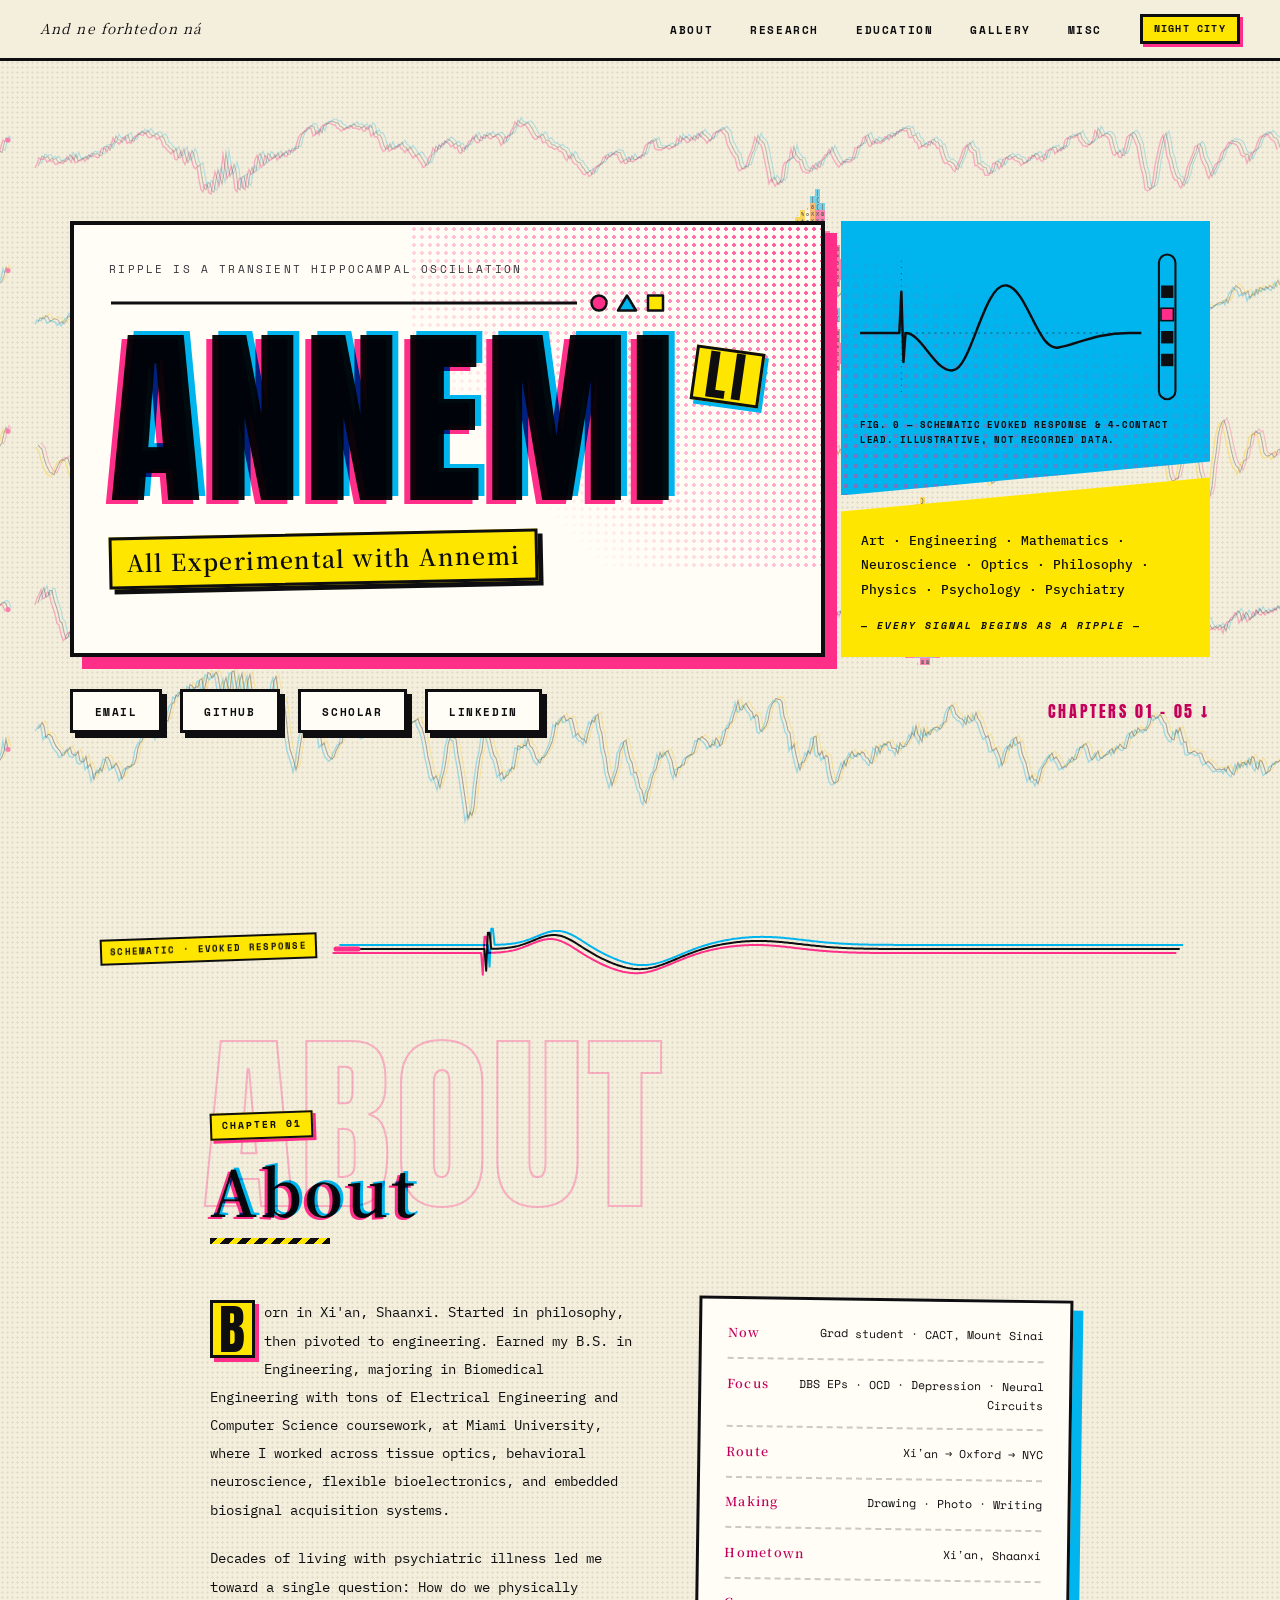
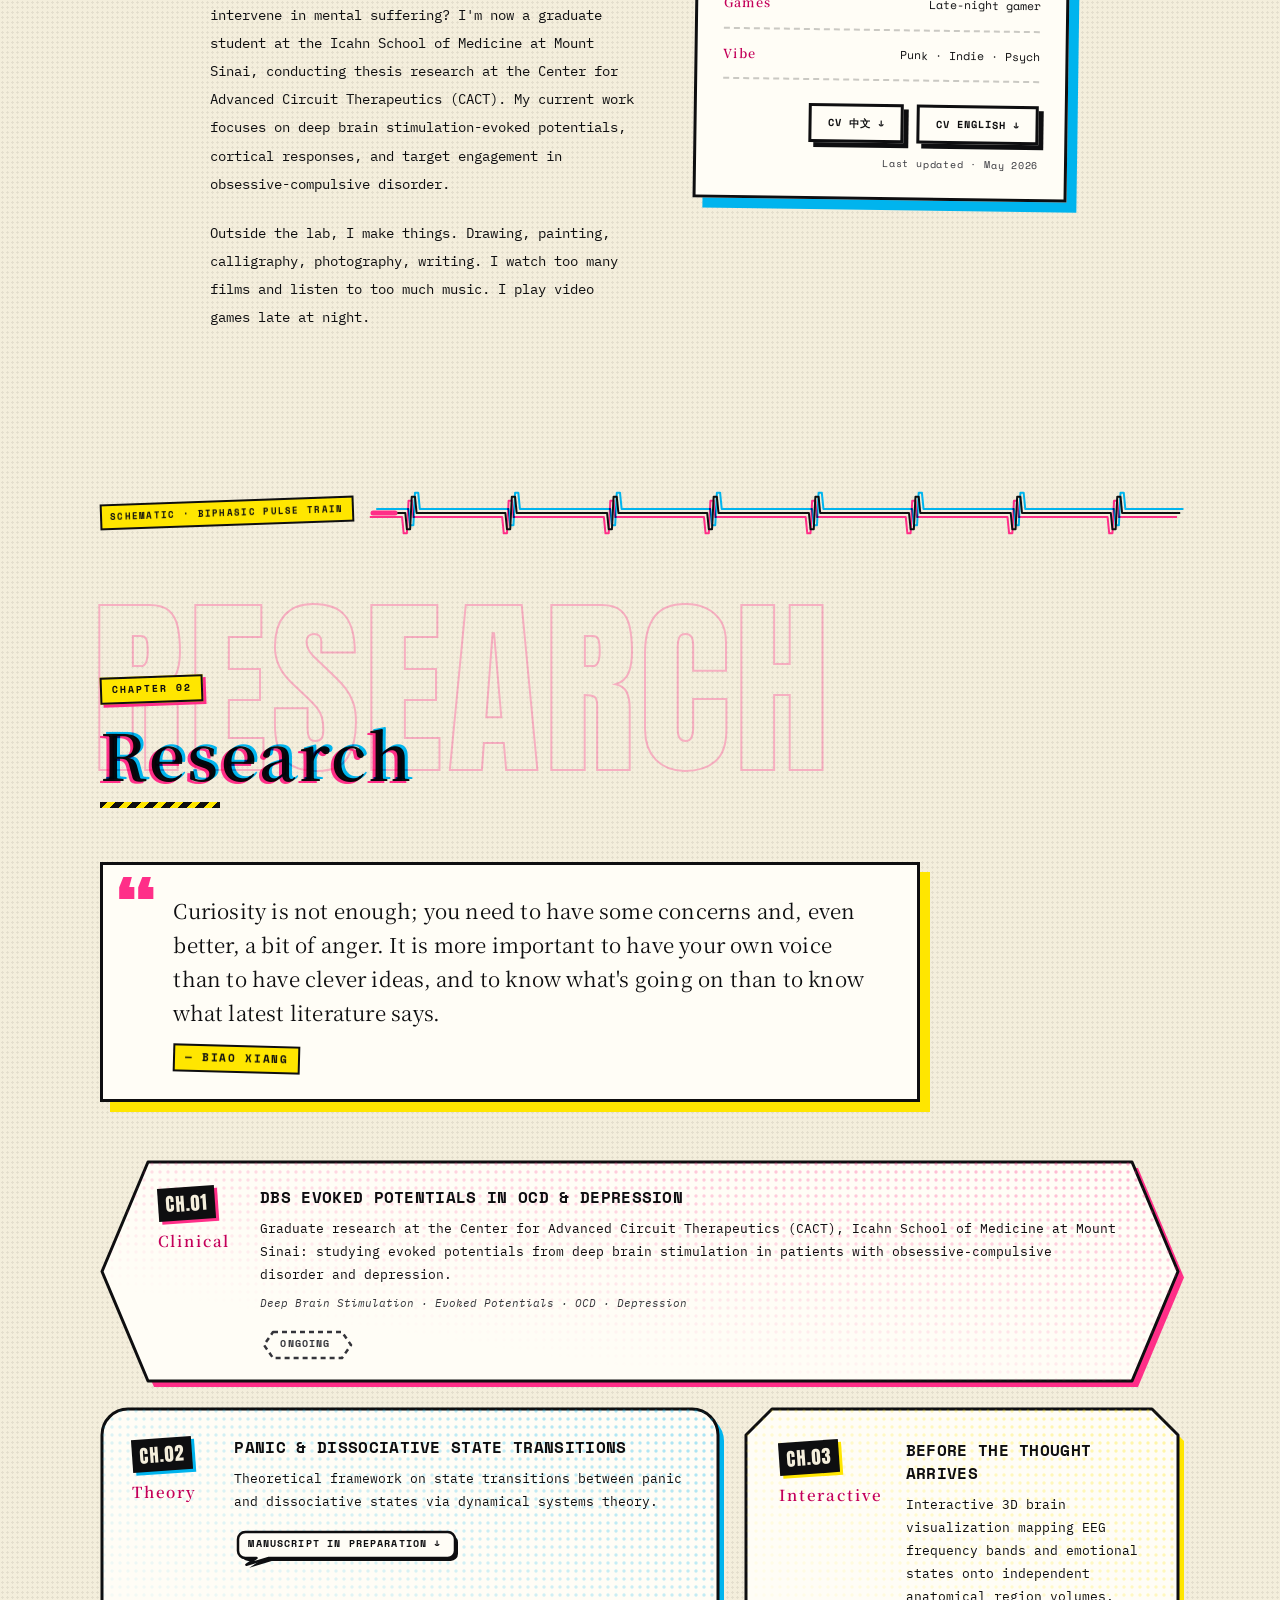
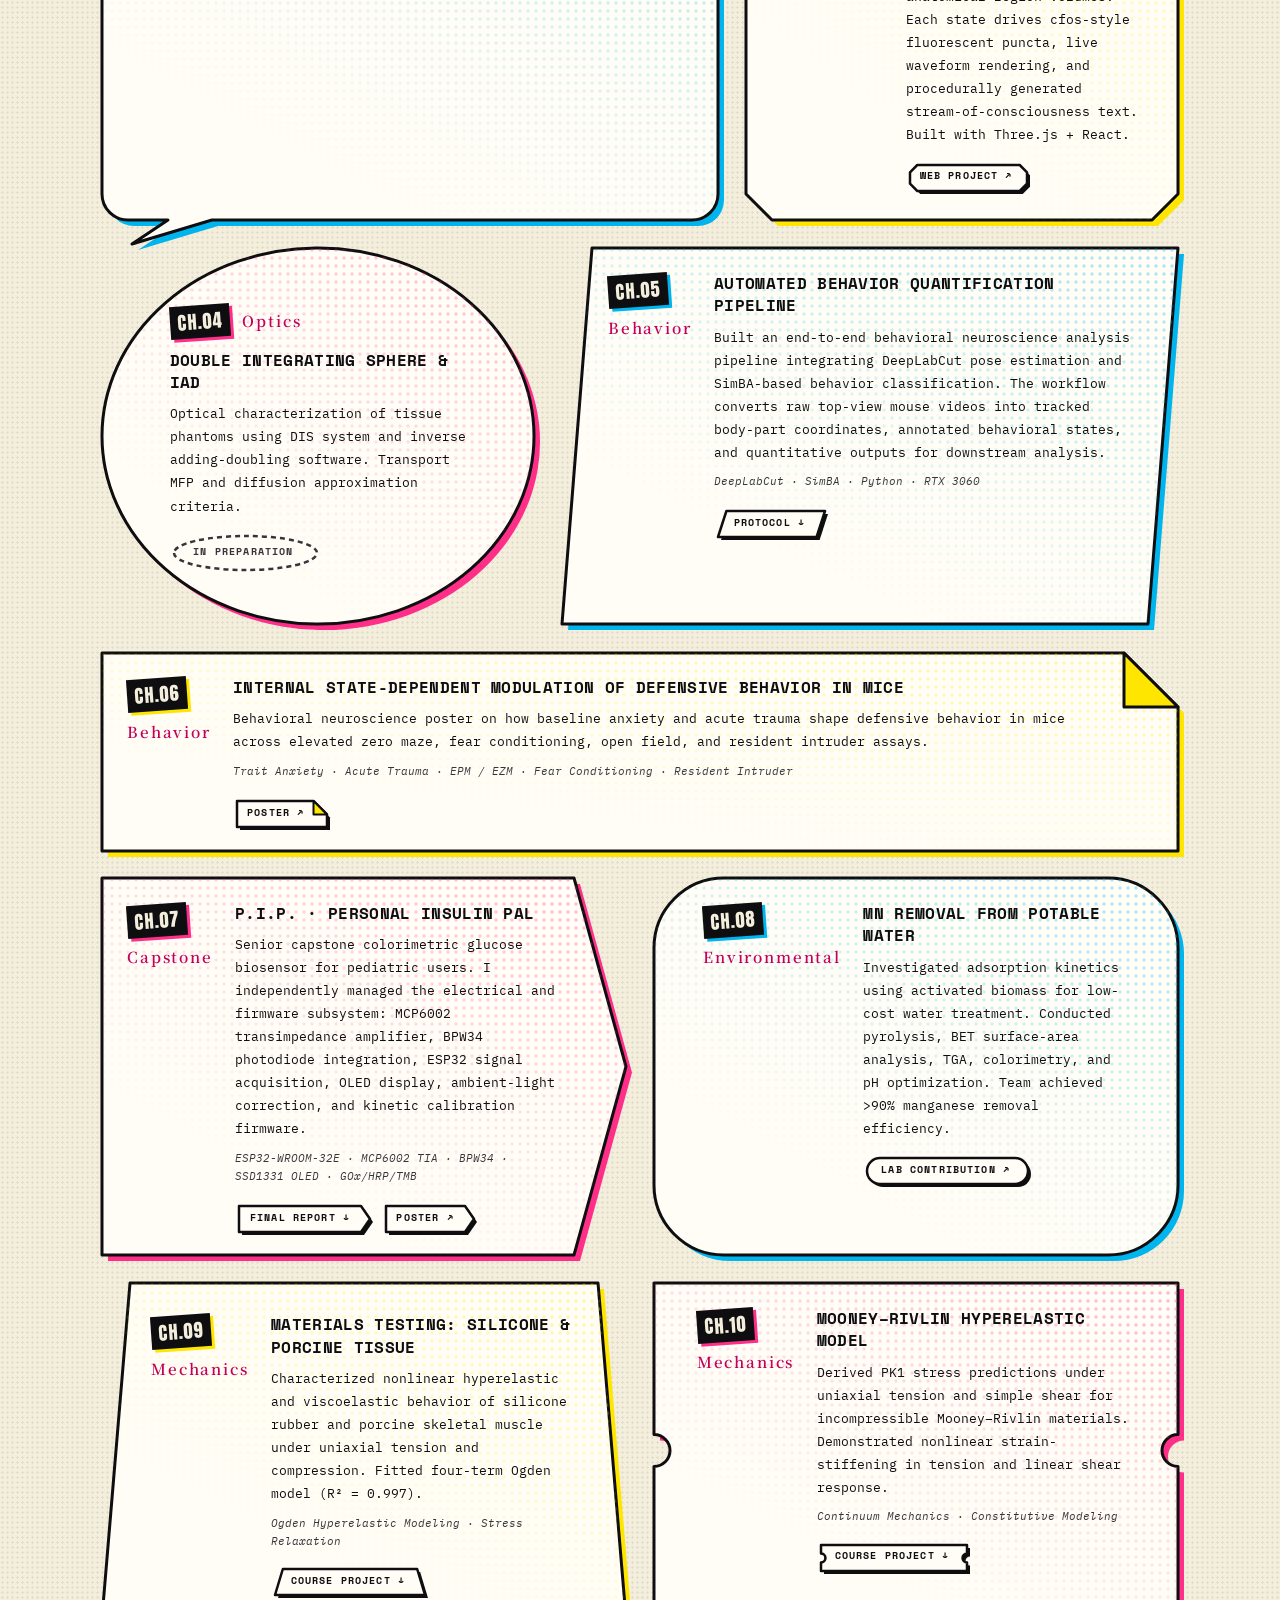
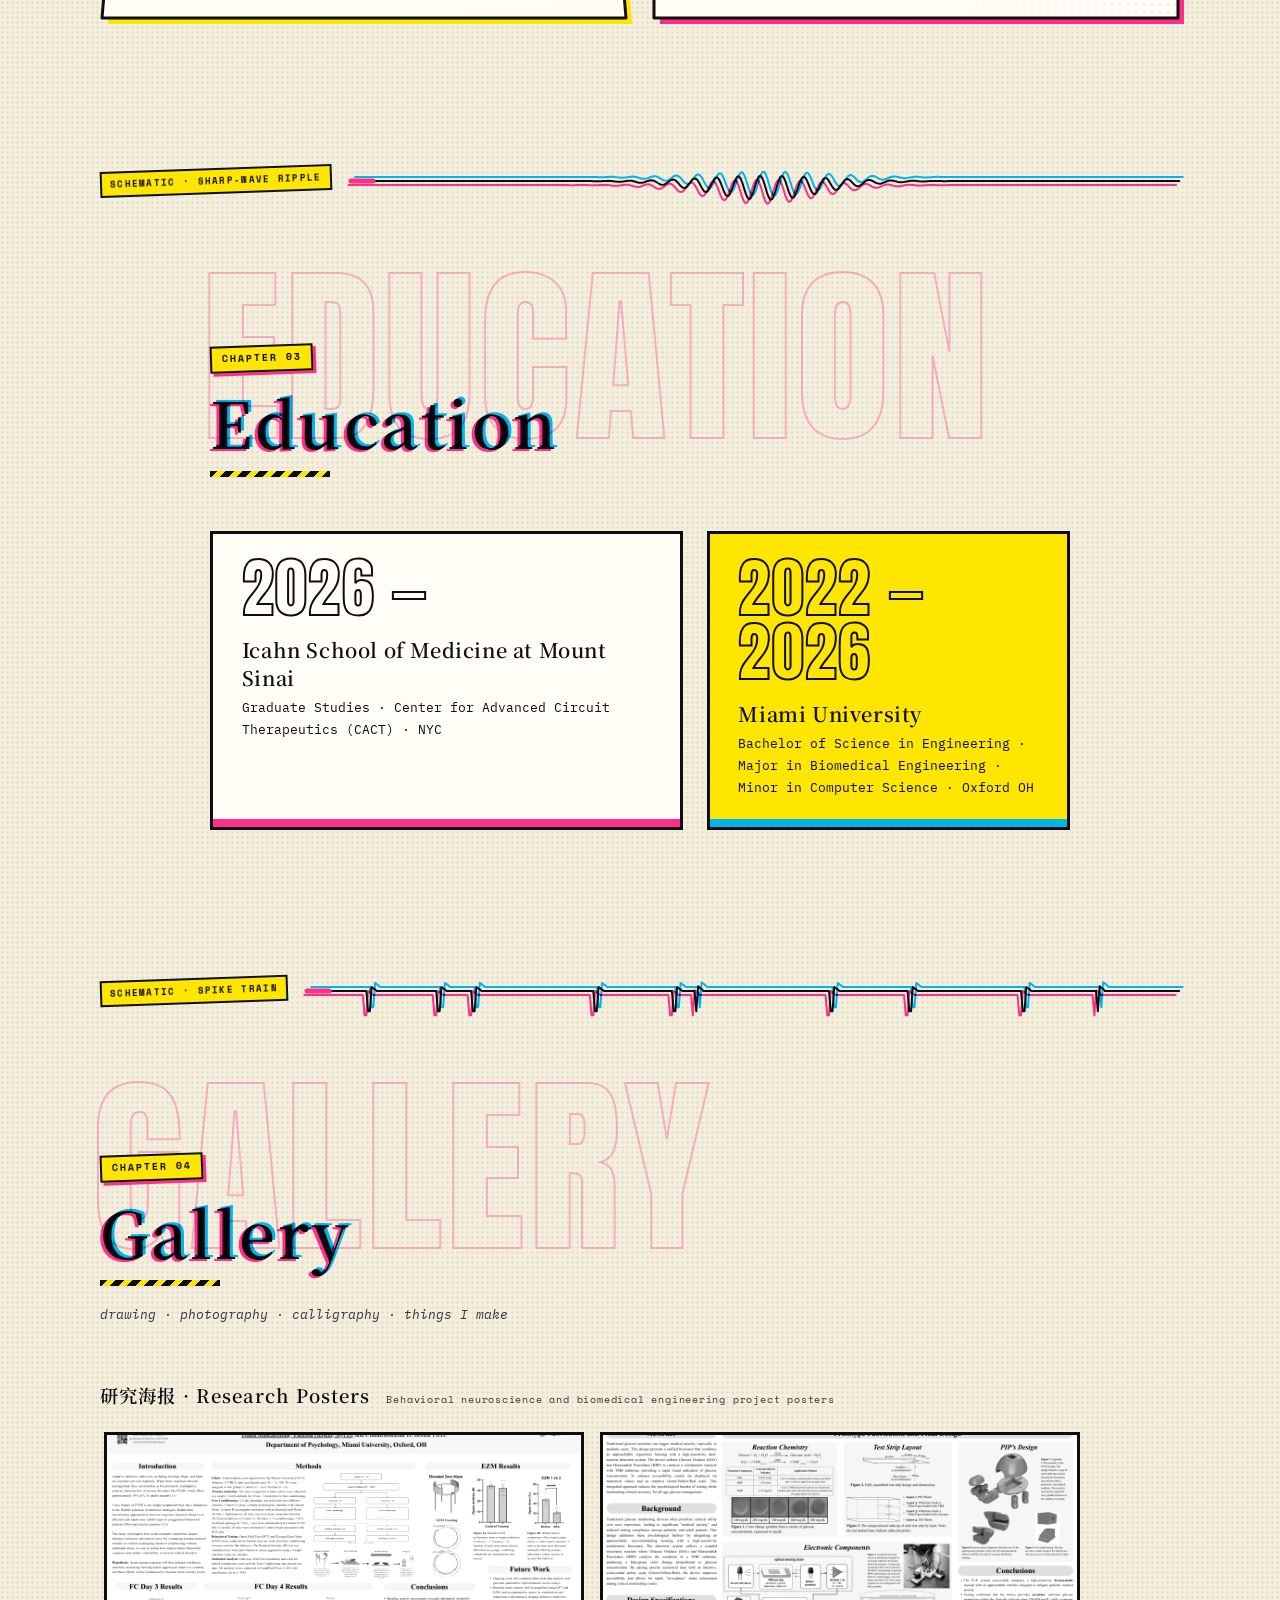
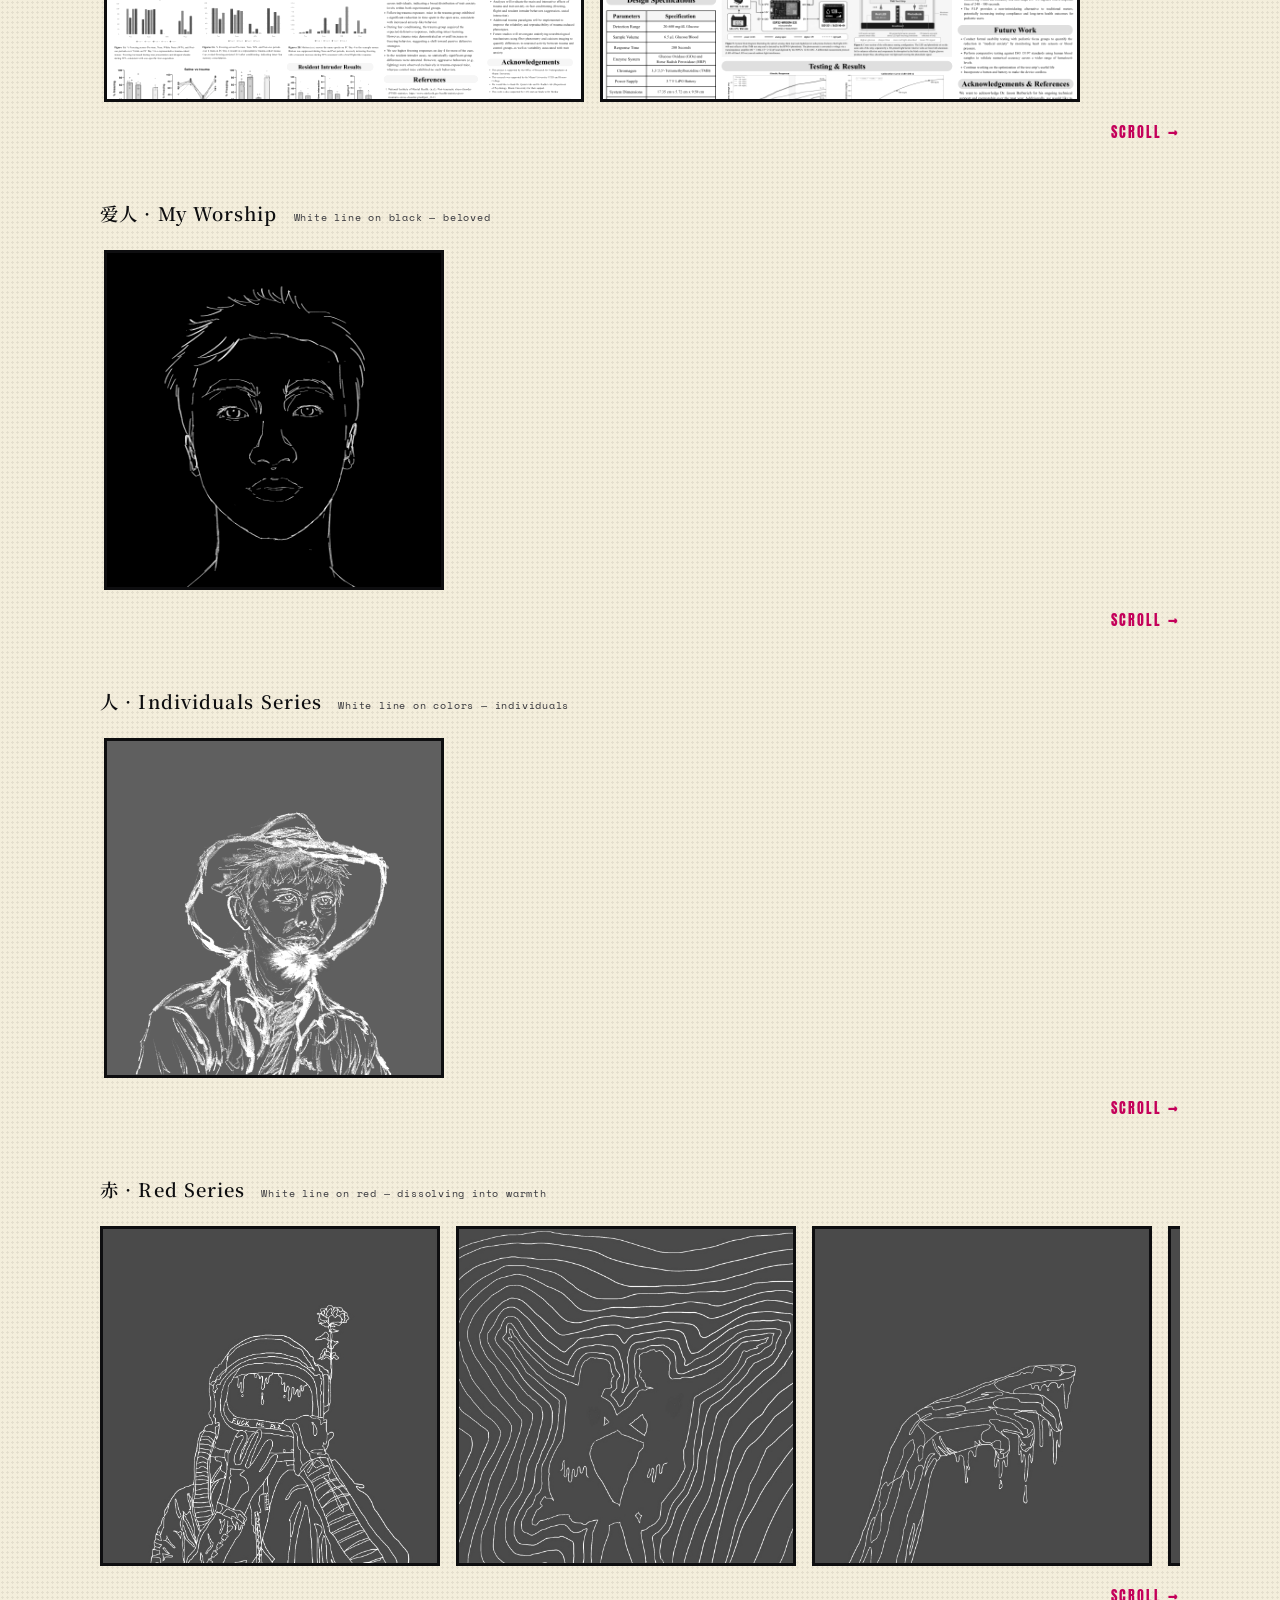
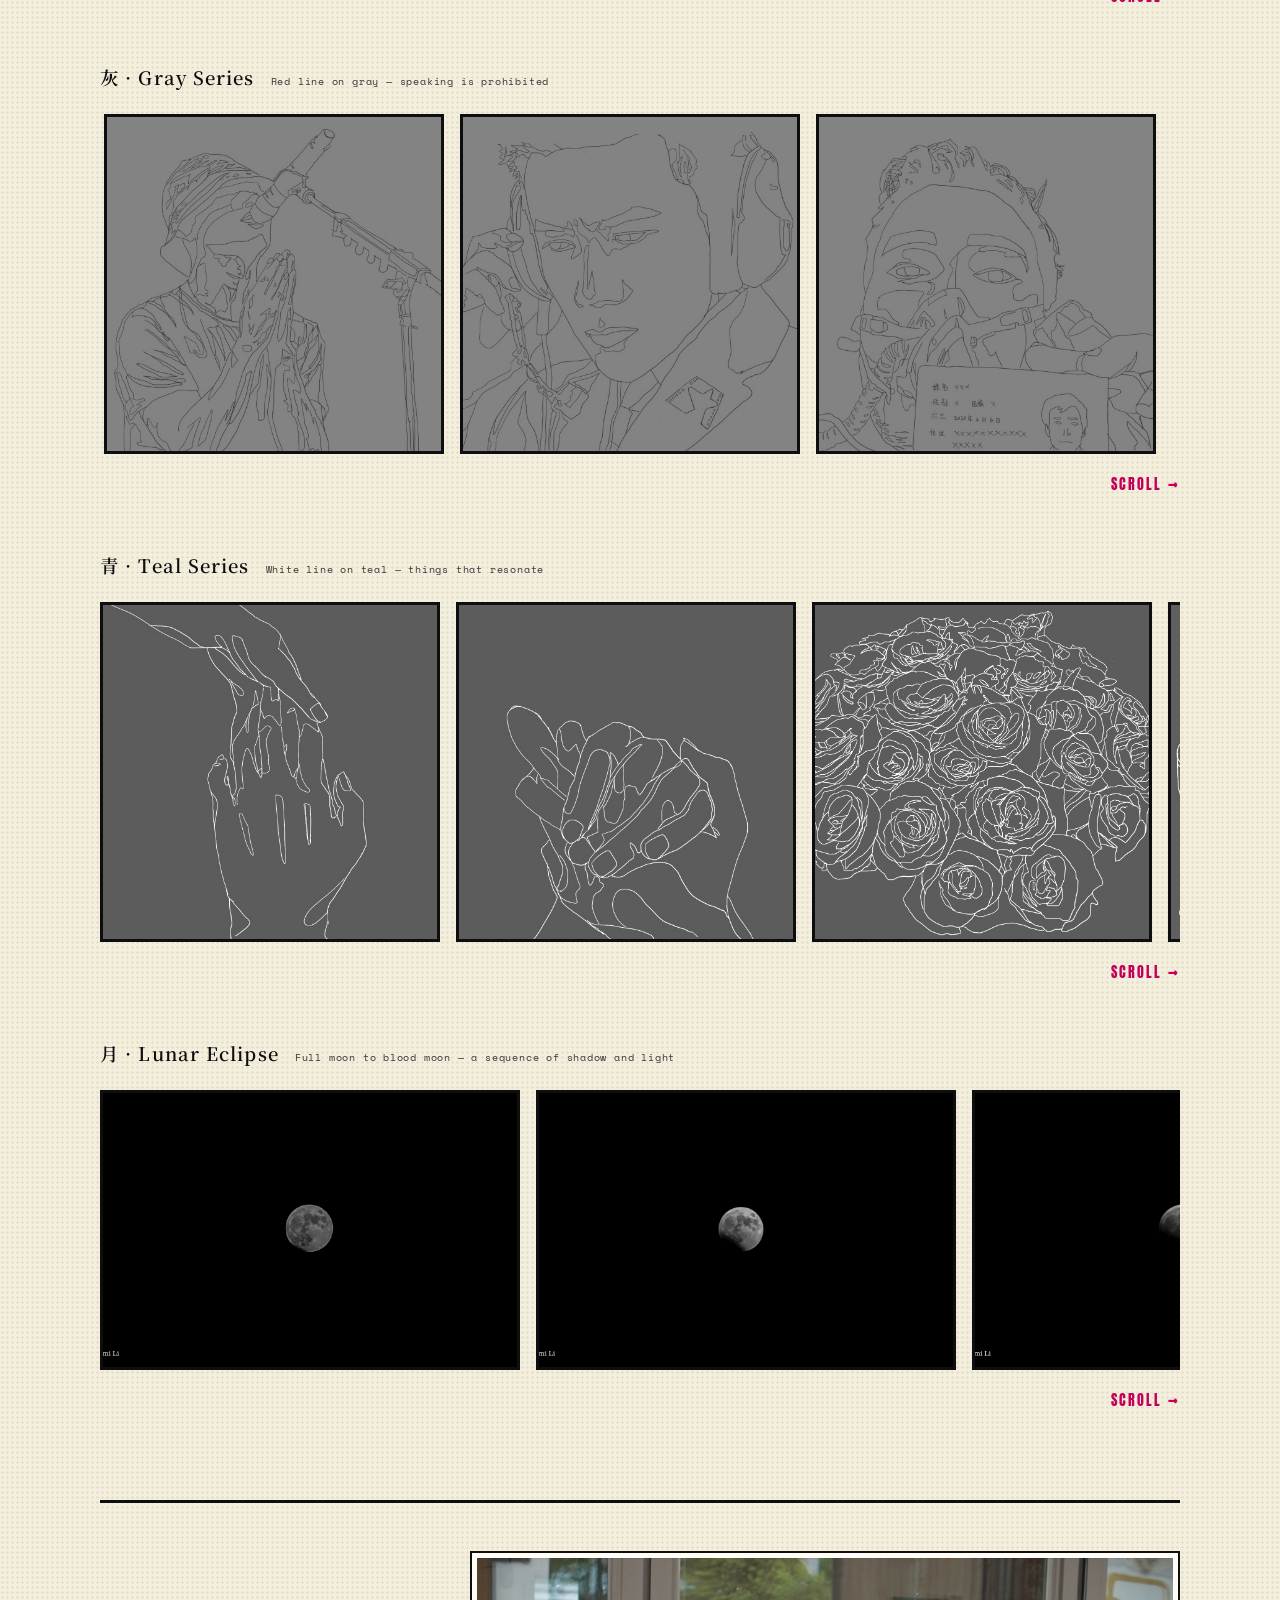
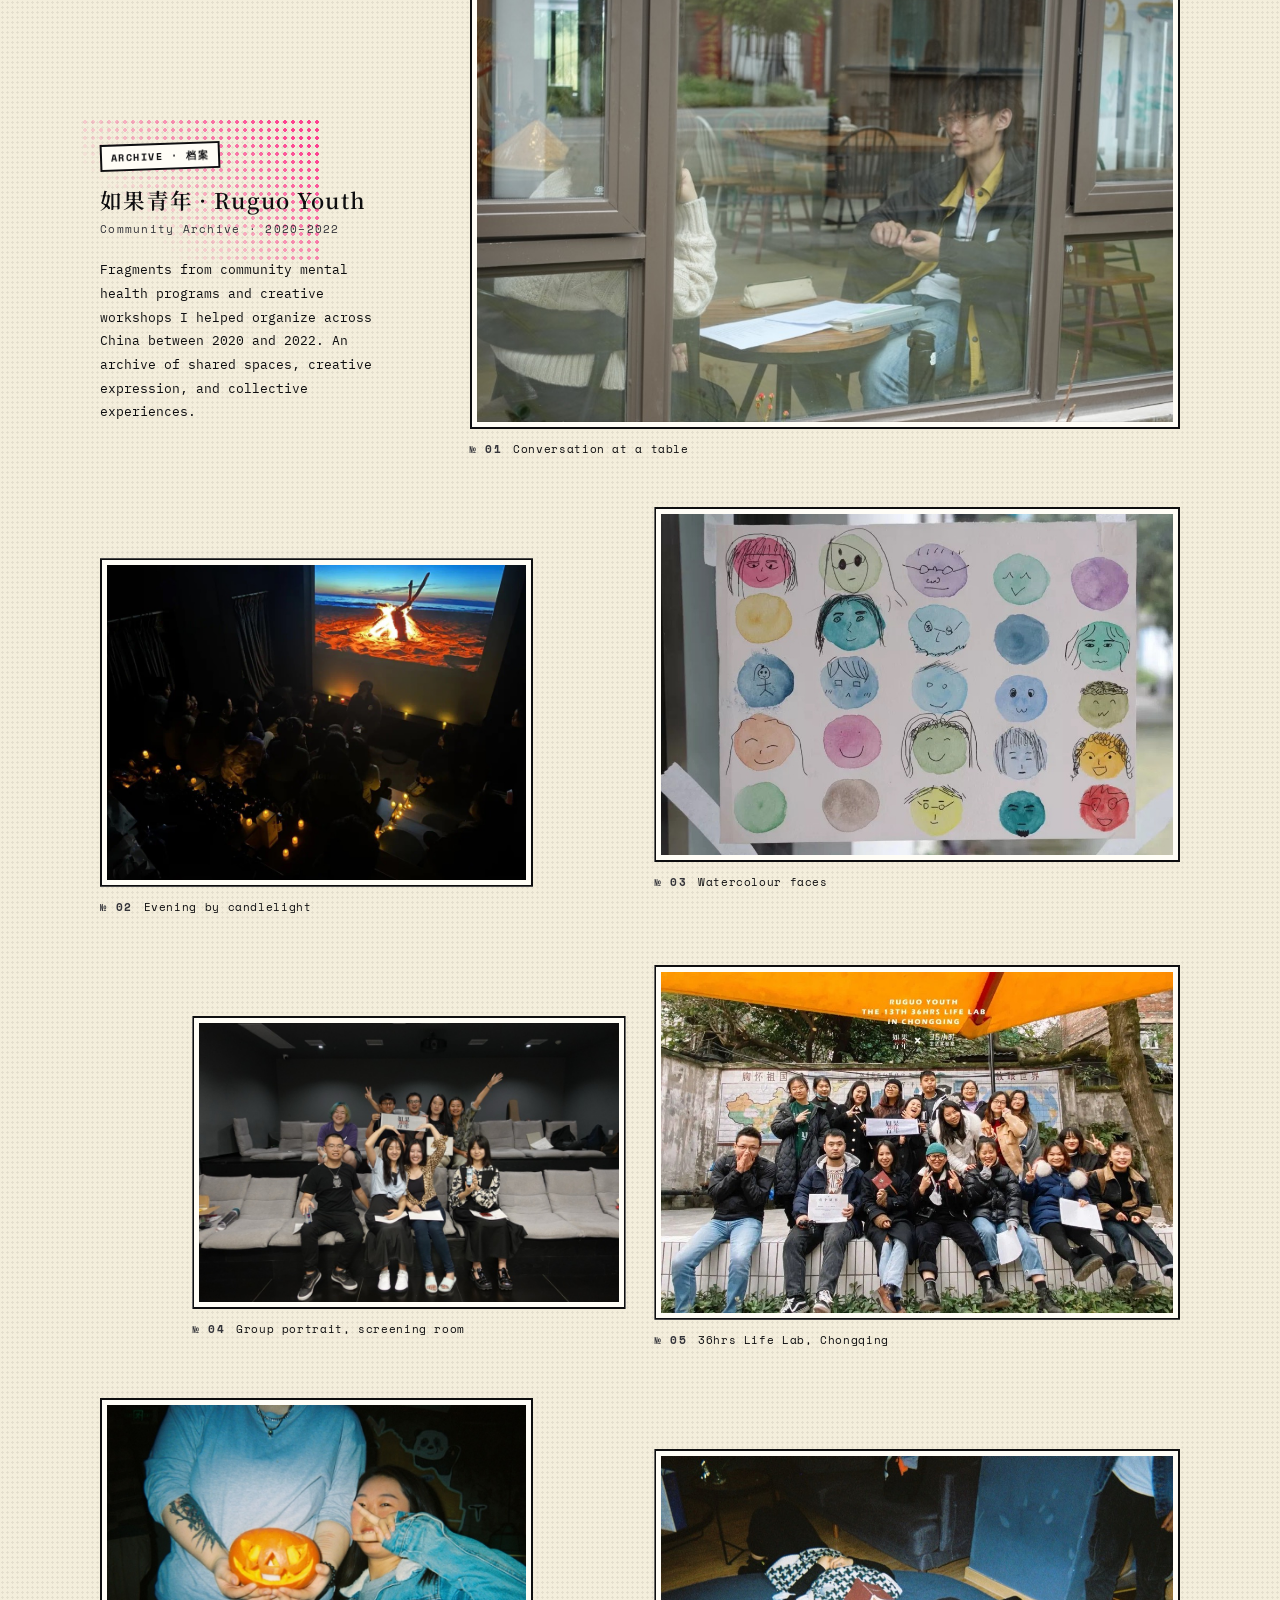
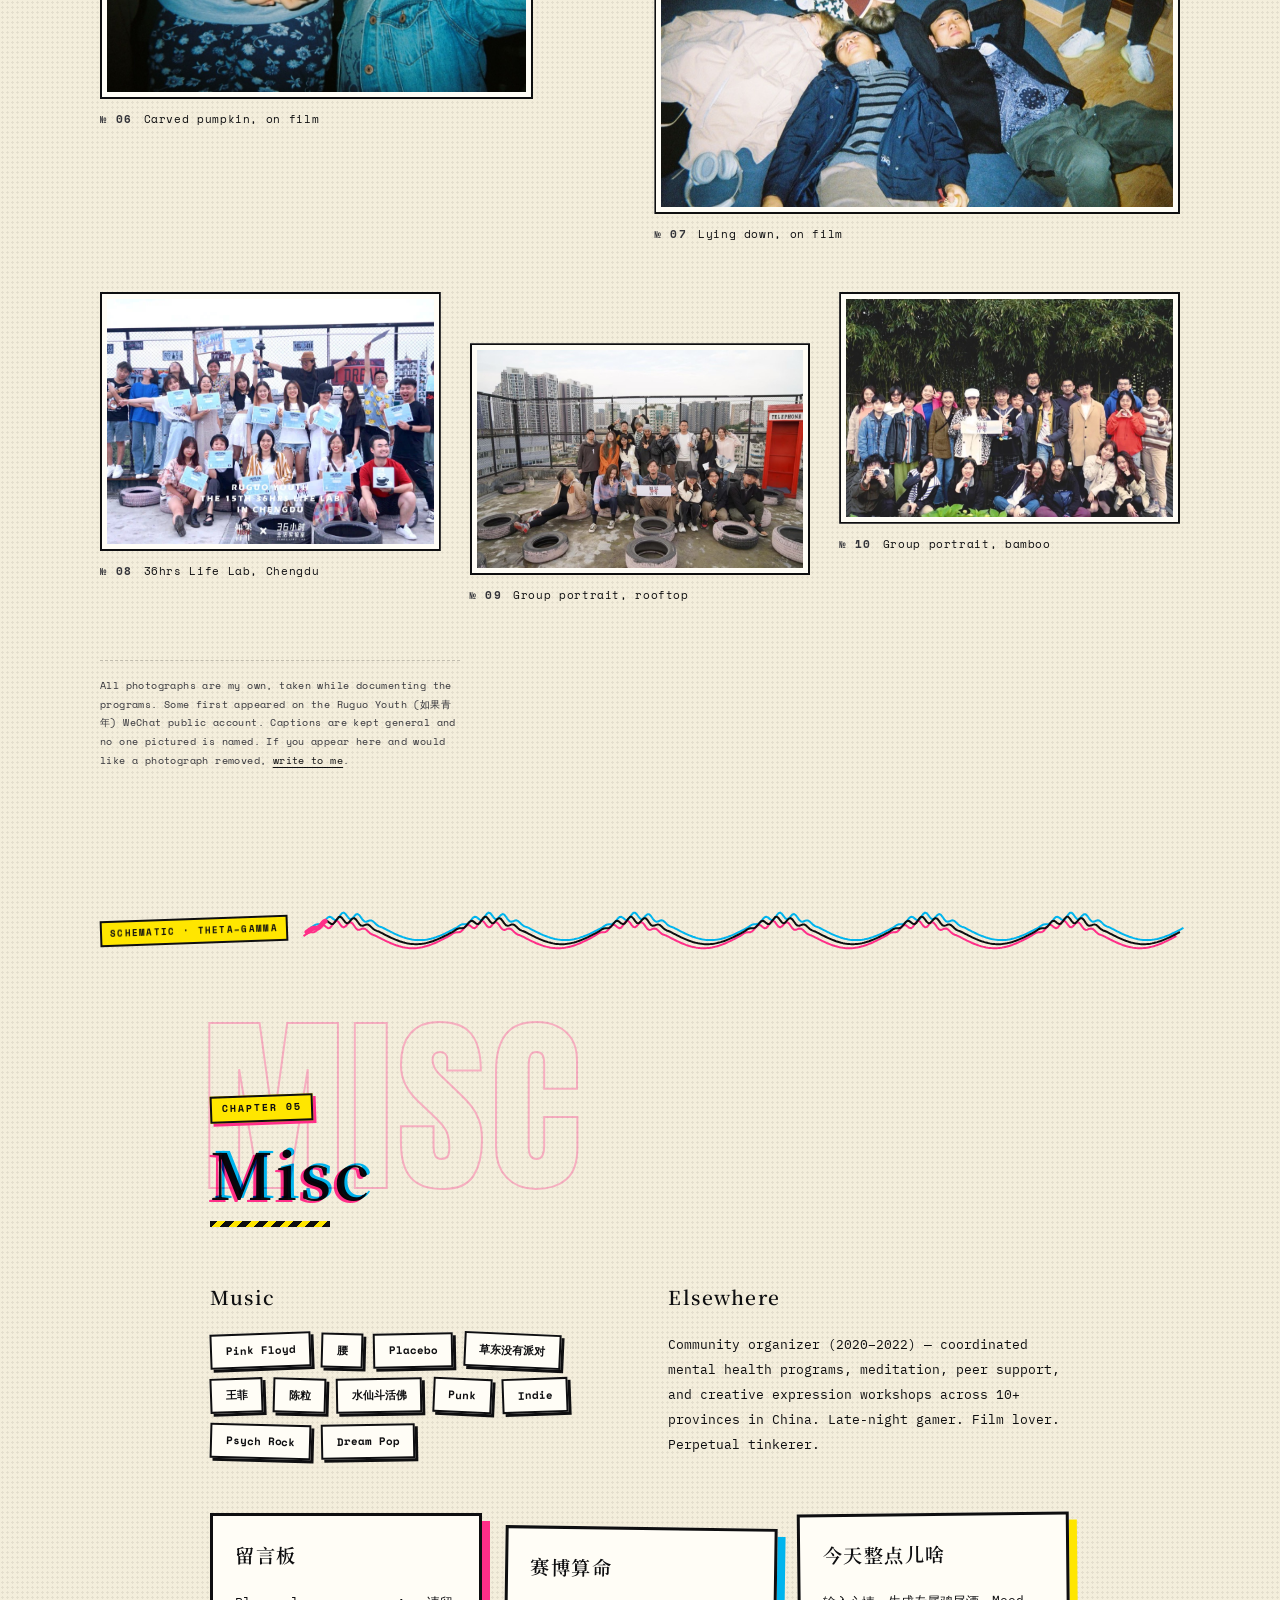
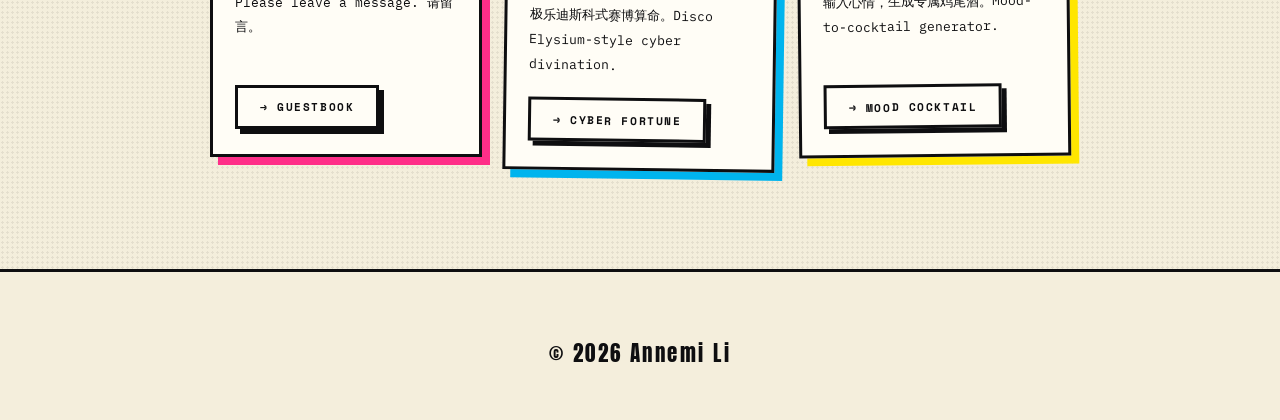
==== commit 8cbda563: "Merge pull request #4 from AnnemiL-experimental/redesign/between-the-frames Add Ruguo Youth communit" ====
--- a/index.html
+++ b/index.html
@@ -112,27 +112,30 @@
   <div class="about-layout fade-in">
     <div class="about-text">
       <p>
-        Born in Xi'an, Shaanxi. Started in philosophy, then pivoted to engineering.
-        Did my B.S. in Biomedical Engineering at Miami University,
-        working across tissue optics, behavioral neuroscience, and embedded
-        biosignal processing systems.
+        Born in Xi'an, Shaanxi. Started in philosophy, then pivoted to engineering. 
+        Earned my B.S. in Engineering, majoring in Biomedical Engineering with tons 
+        of Electrical Engineering and Computer Science coursework, at Miami 
+        University, where I worked across tissue optics, behavioral neuroscience, 
+        flexible bioelectronics, and embedded biosignal acquisition systems.
       </p>
       <p>
-        Decades of living with psychiatric illness led me toward a single question:
-        how do we physically intervene in mental suffering? Now I'm a graduate student
-        at Mount Sinai, working at the Center for Advanced Circuit Therapeutics (CACT)
-        on deep brain stimulation evoked potentials in OCD and depression.
+        Decades of living with psychiatric illness led me toward a single question: 
+        How do we physically intervene in mental suffering? I'm now a graduate student 
+        at the Icahn School of Medicine at Mount Sinai, conducting thesis research at 
+        the Center for Advanced Circuit Therapeutics (CACT). My current work focuses on 
+        deep brain stimulation-evoked potentials, cortical responses, and target engagement 
+        in obsessive-compulsive disorder.
       </p>
       <p>
-        Outside the lab, I make things. Drawing, painting, calligraphy, photography,
-        writing. I watch too many films and listen to too much music. I play video
+        Outside the lab, I make things. Drawing, painting, calligraphy, photography, 
+        writing. I watch too many films and listen to too much music. I play video 
         games late at night.
       </p>
     </div>
 
     <div class="about-info">
       <div class="info-row"><span class="label">Now</span><span class="value">Grad student · CACT, Mount Sinai</span></div>
-      <div class="info-row"><span class="label">Focus</span><span class="value">DBS EPs · OCD · Depression</span></div>
+      <div class="info-row"><span class="label">Focus</span><span class="value">DBS EPs · OCD · Depression · Neural Circuits</span></div>
       <div class="info-row"><span class="label">Route</span><span class="value">Xi'an → Oxford → NYC</span></div>
       <div class="info-row"><span class="label">Making</span><span class="value">Drawing · Photo · Writing</span></div>
       <div class="info-row"><span class="label">Hometown</span><span class="value">Xi'an, Shaanxi</span></div>
@@ -278,7 +281,7 @@
     <div class="edu-item">
       <div class="year">2022 — 2026</div>
       <h3>Miami University</h3>
-      <p>B.S. Biomedical Engineering · Minor in Computer Science · Oxford OH</p>
+      <p>Bachelor of Science in Engineering · Major in Biomedical Engineering · Minor in Computer Science · Oxford OH</p>
     </div>
   </div>
 </section>
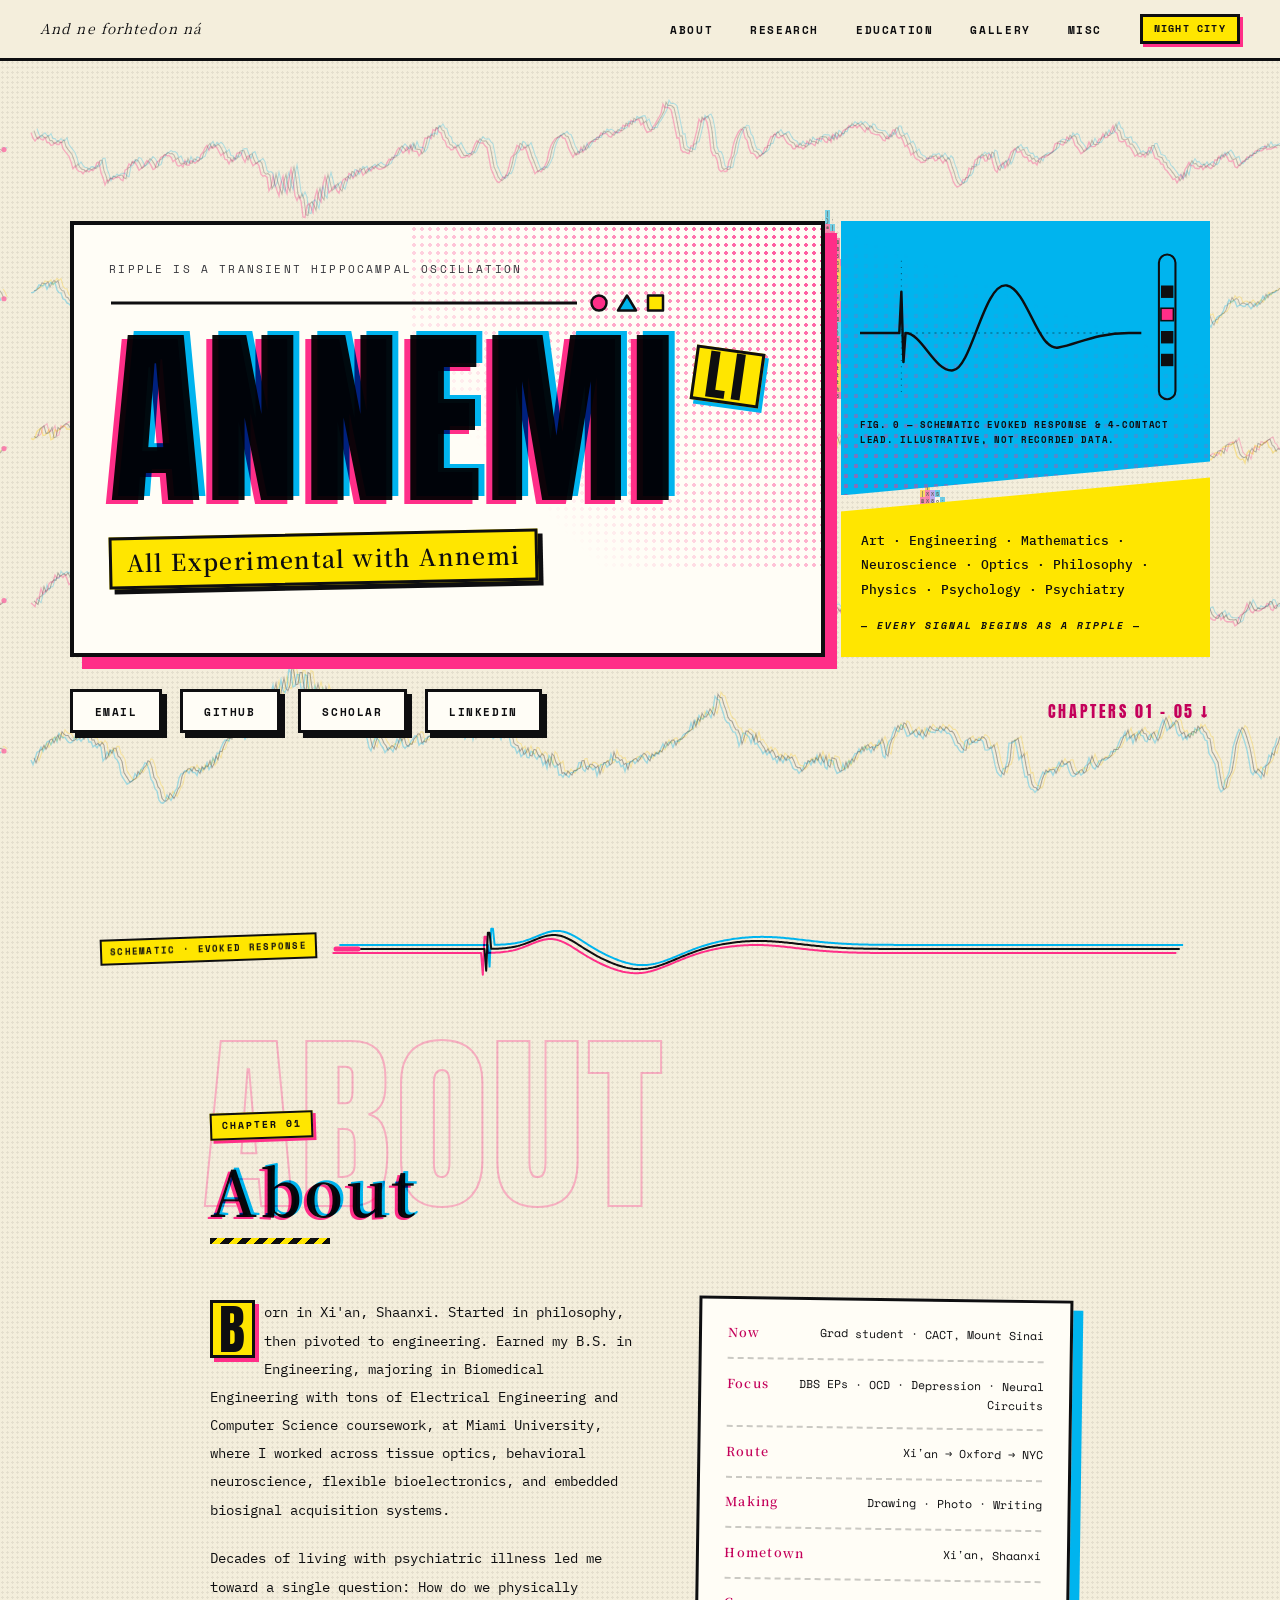
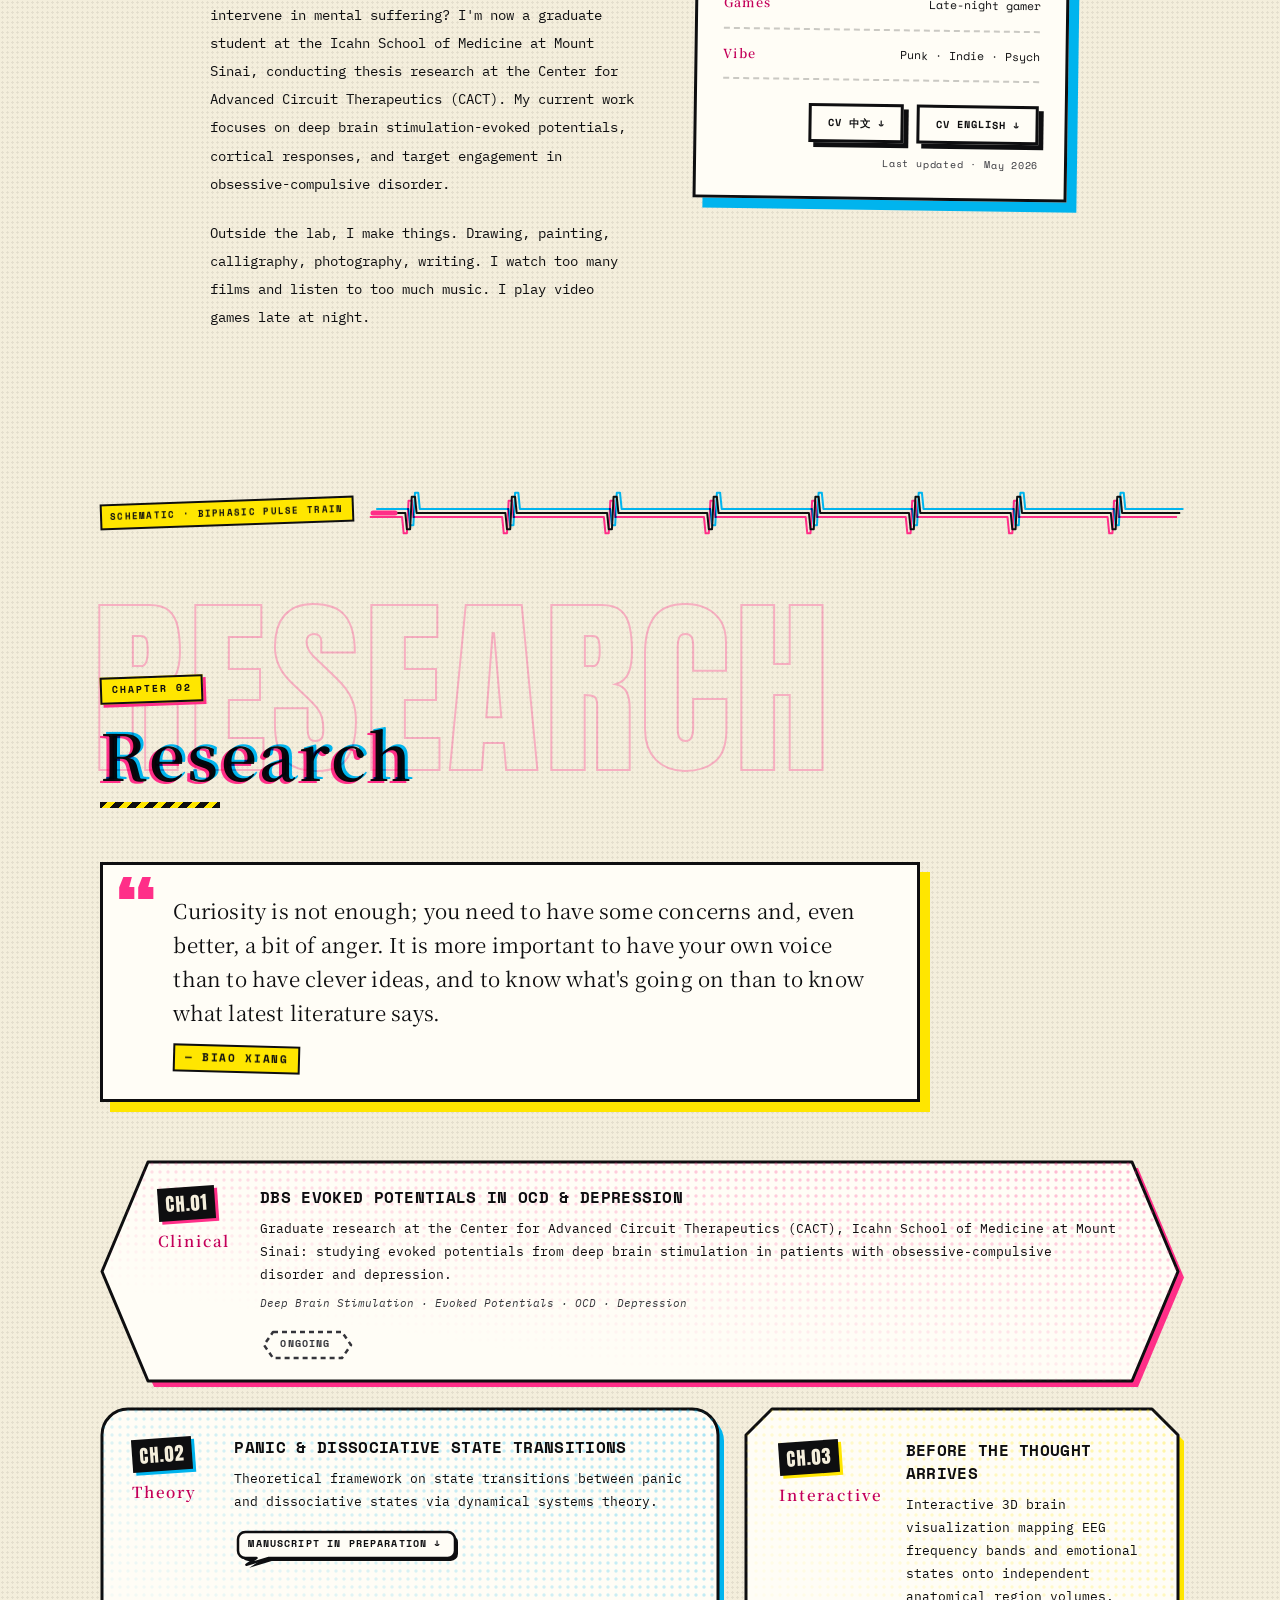
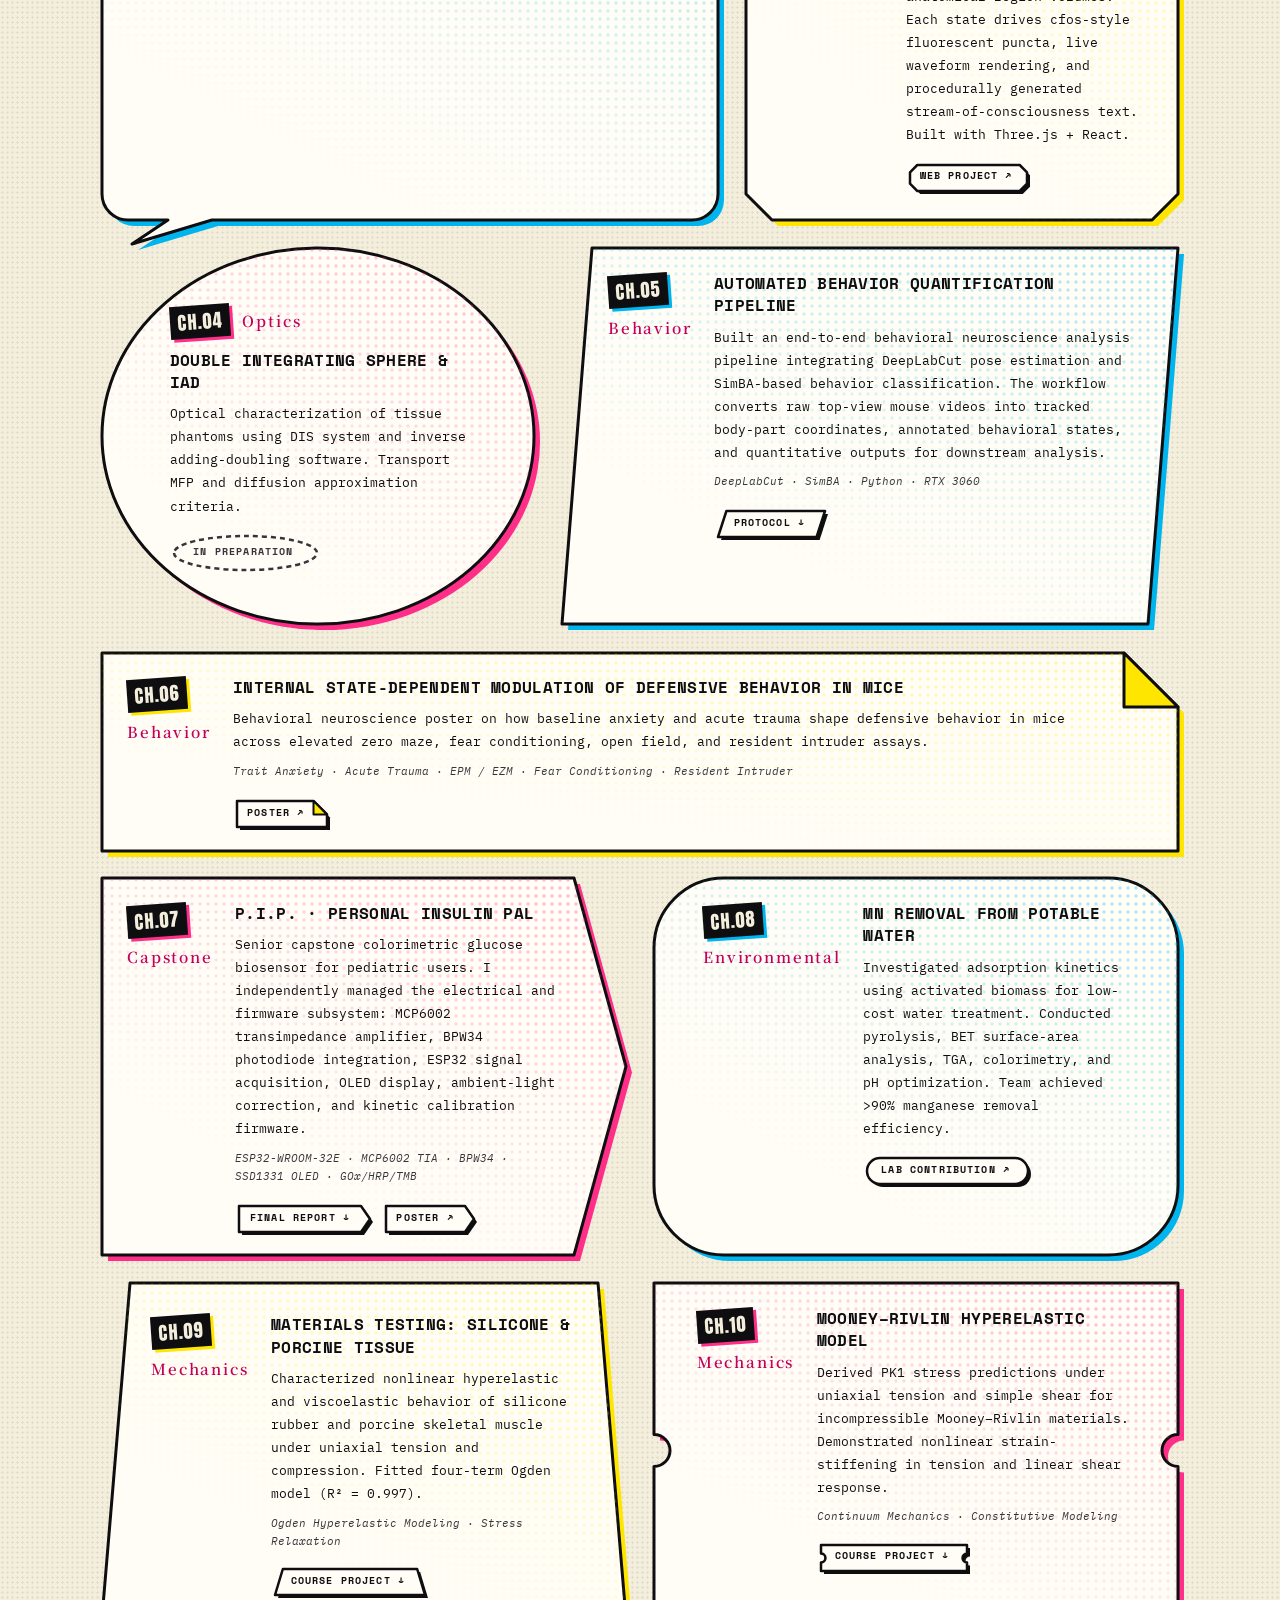
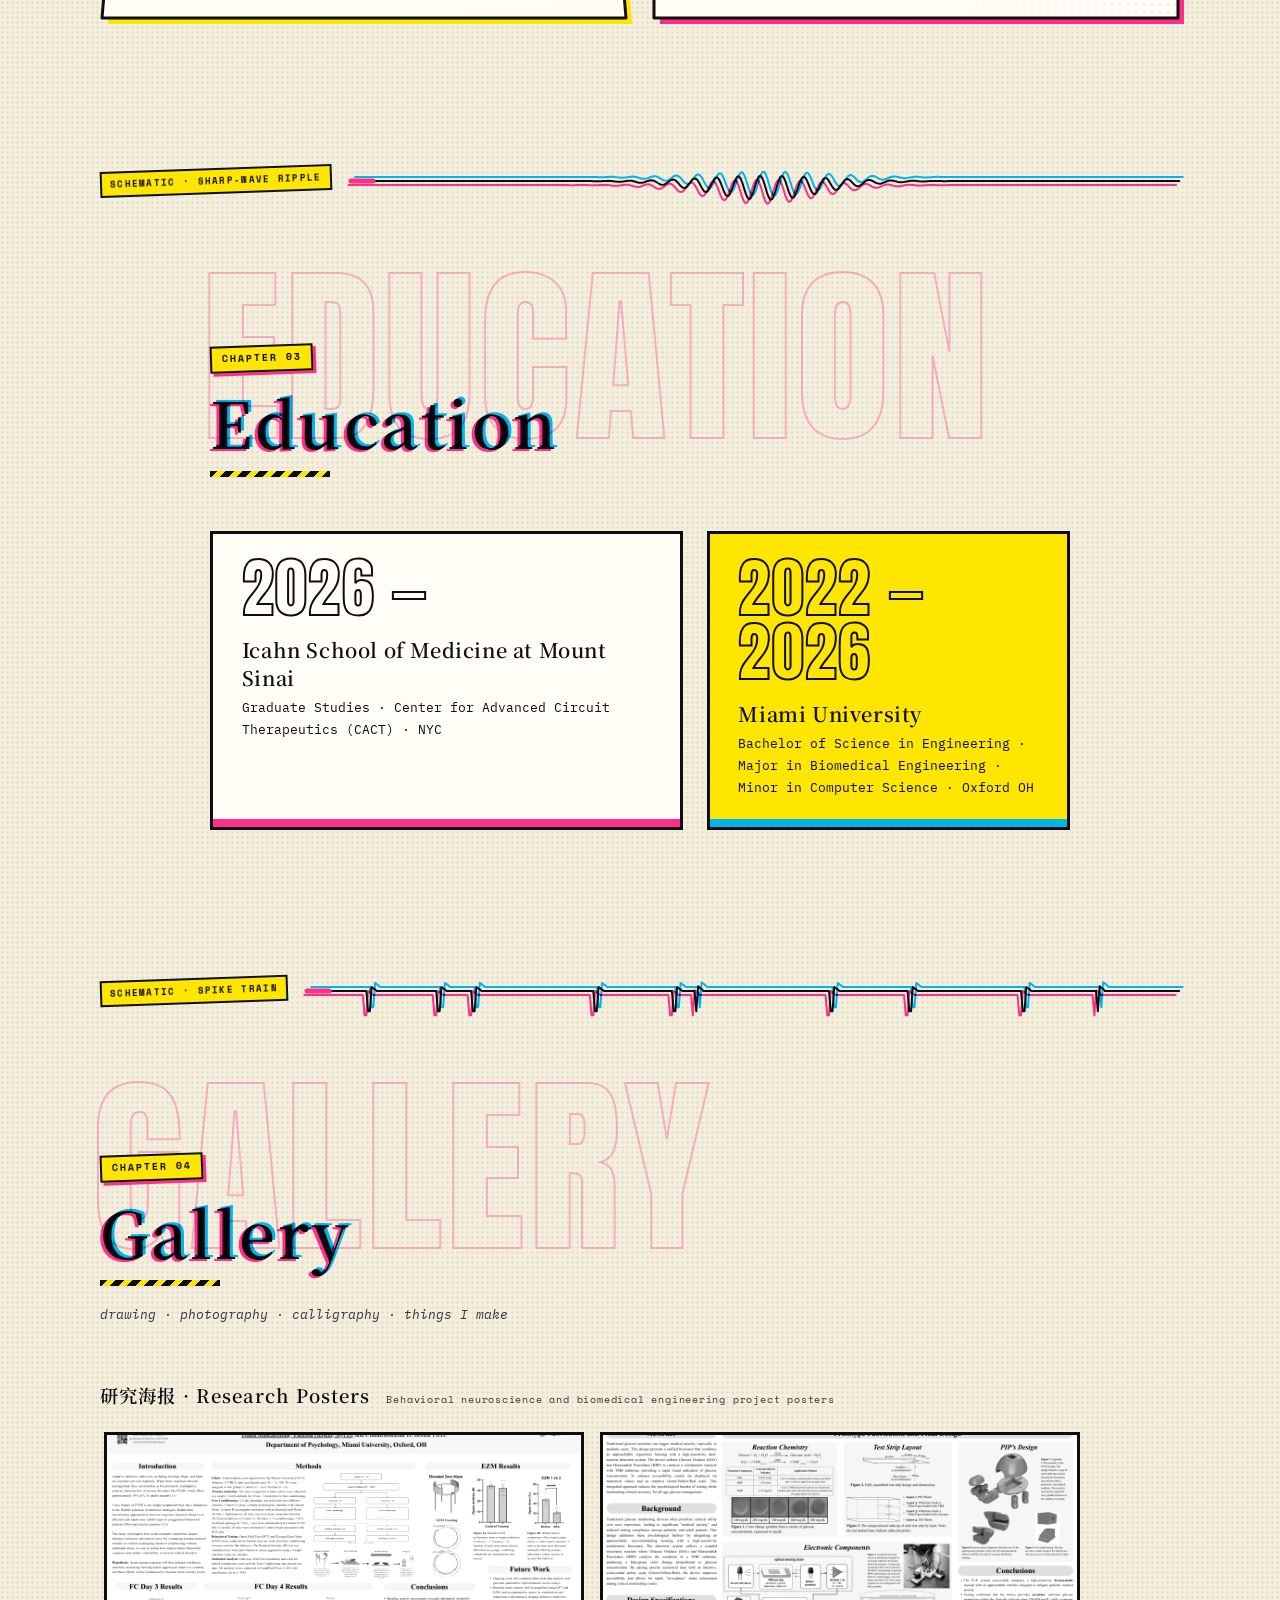
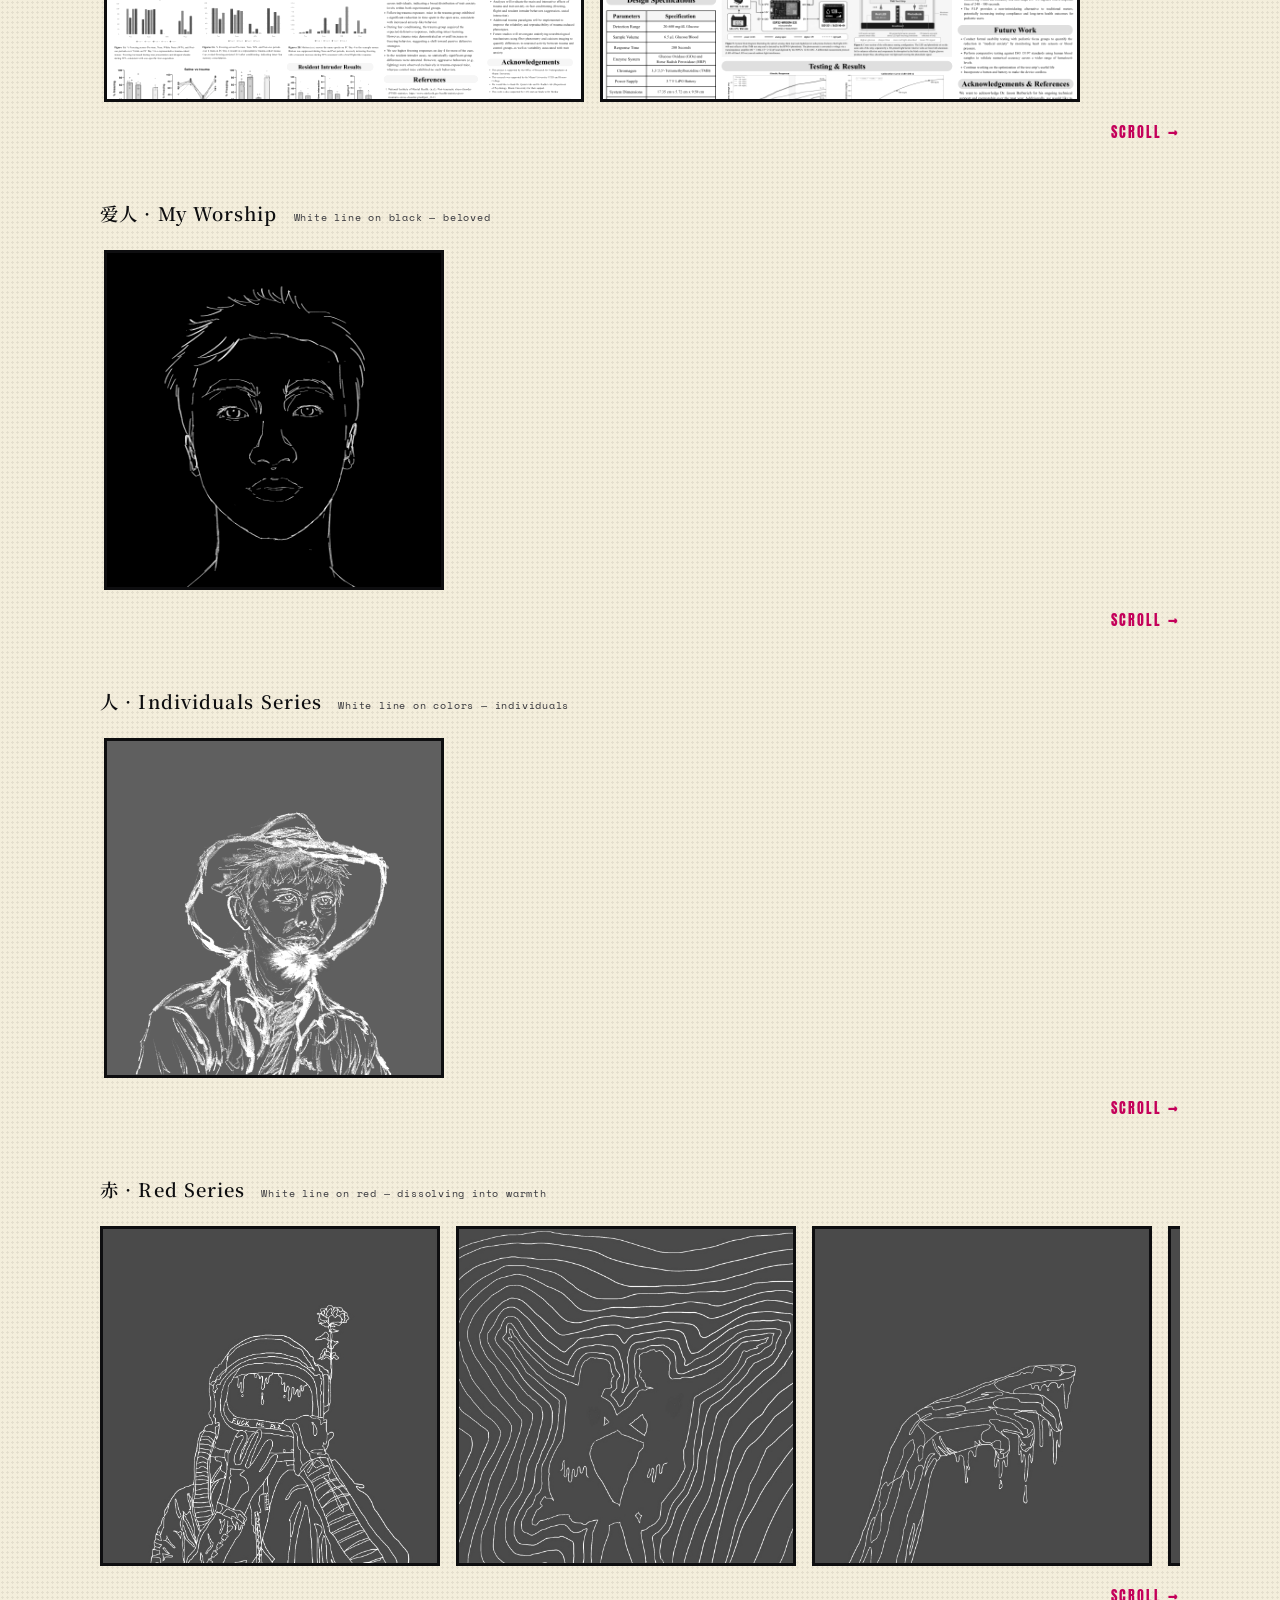
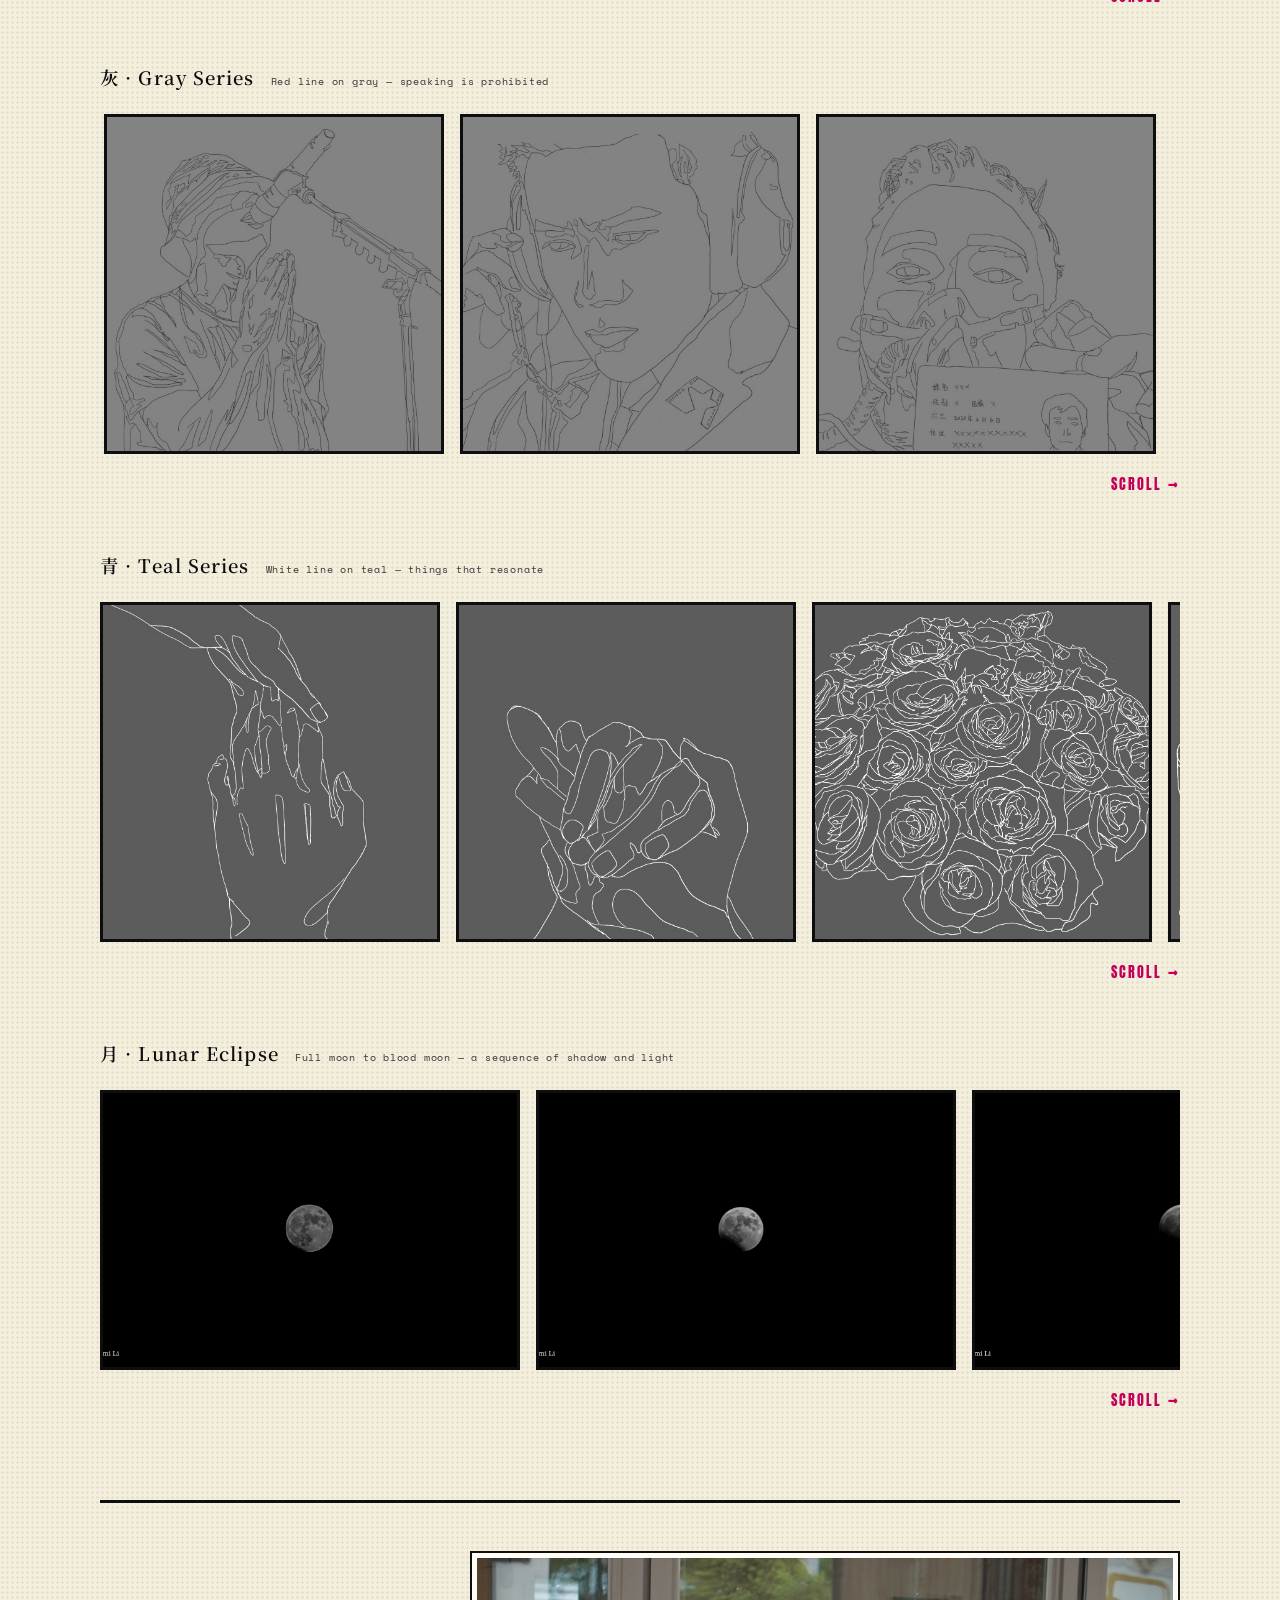
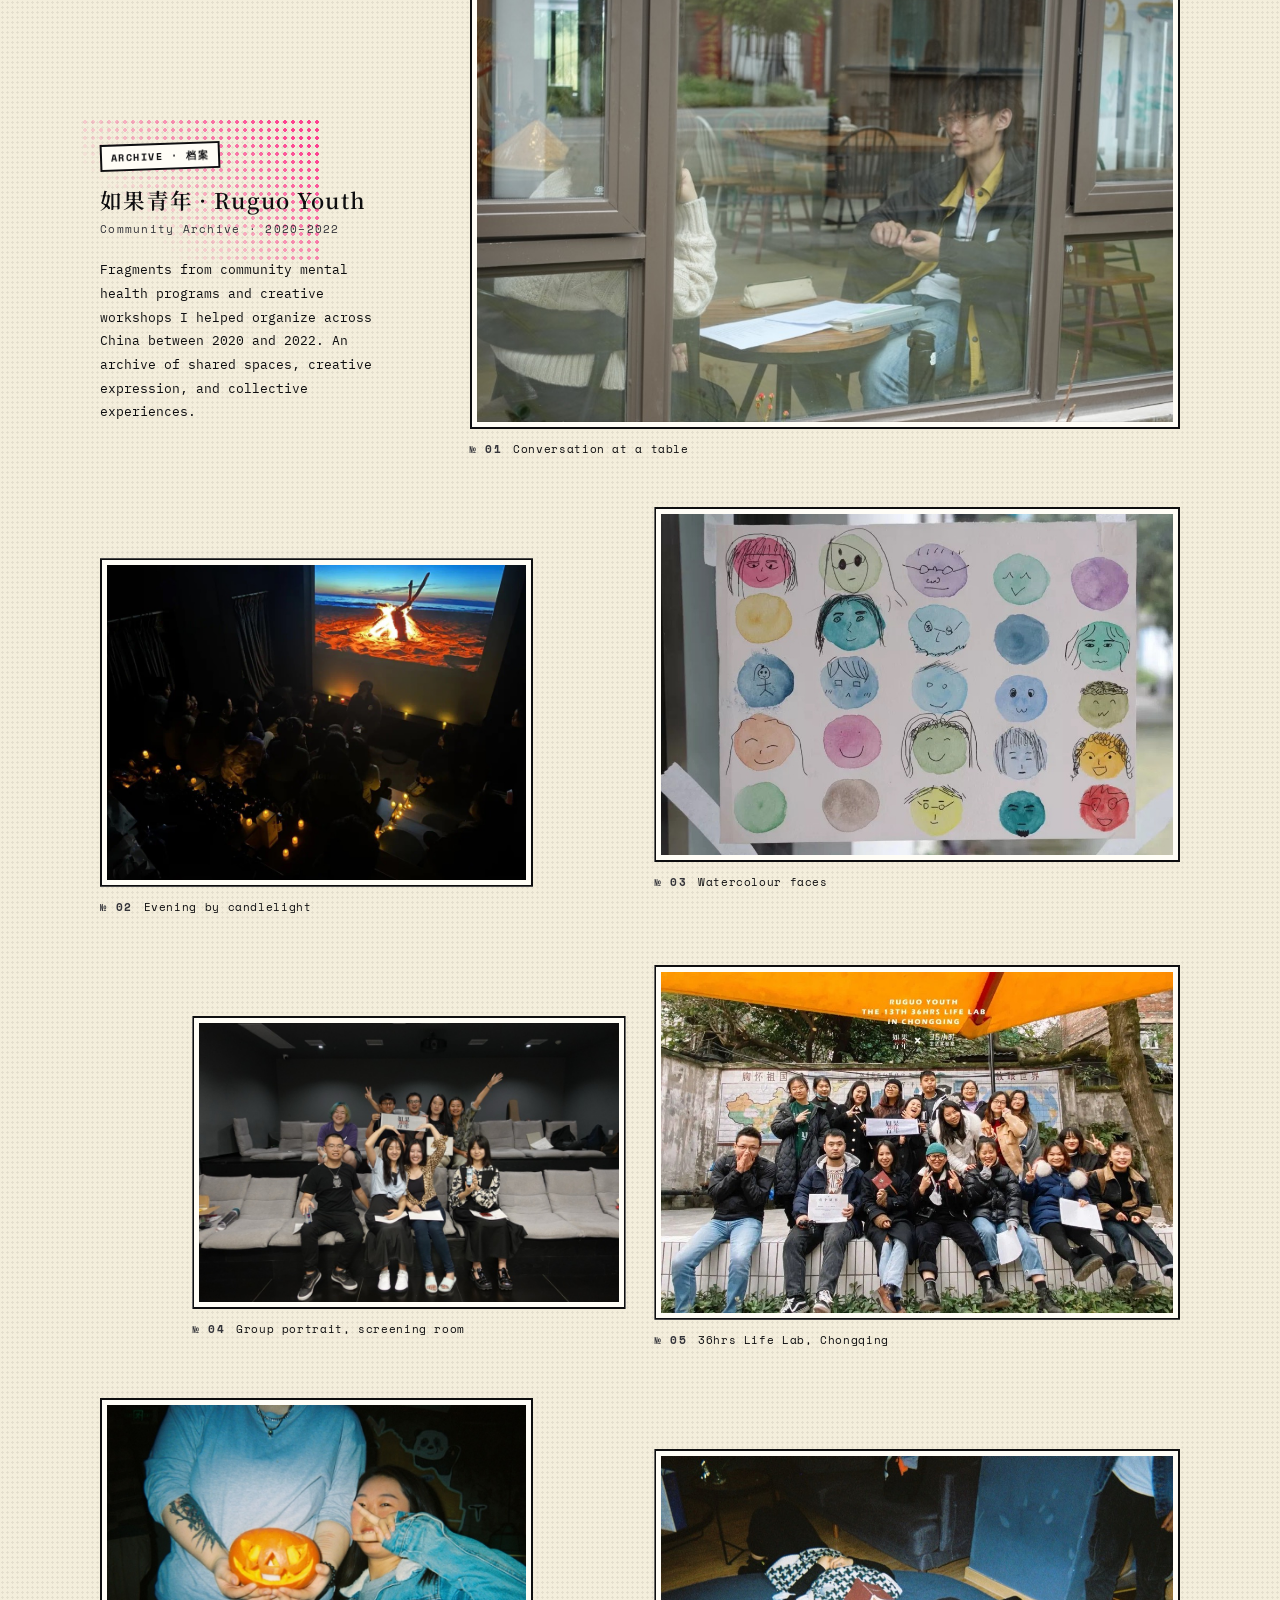
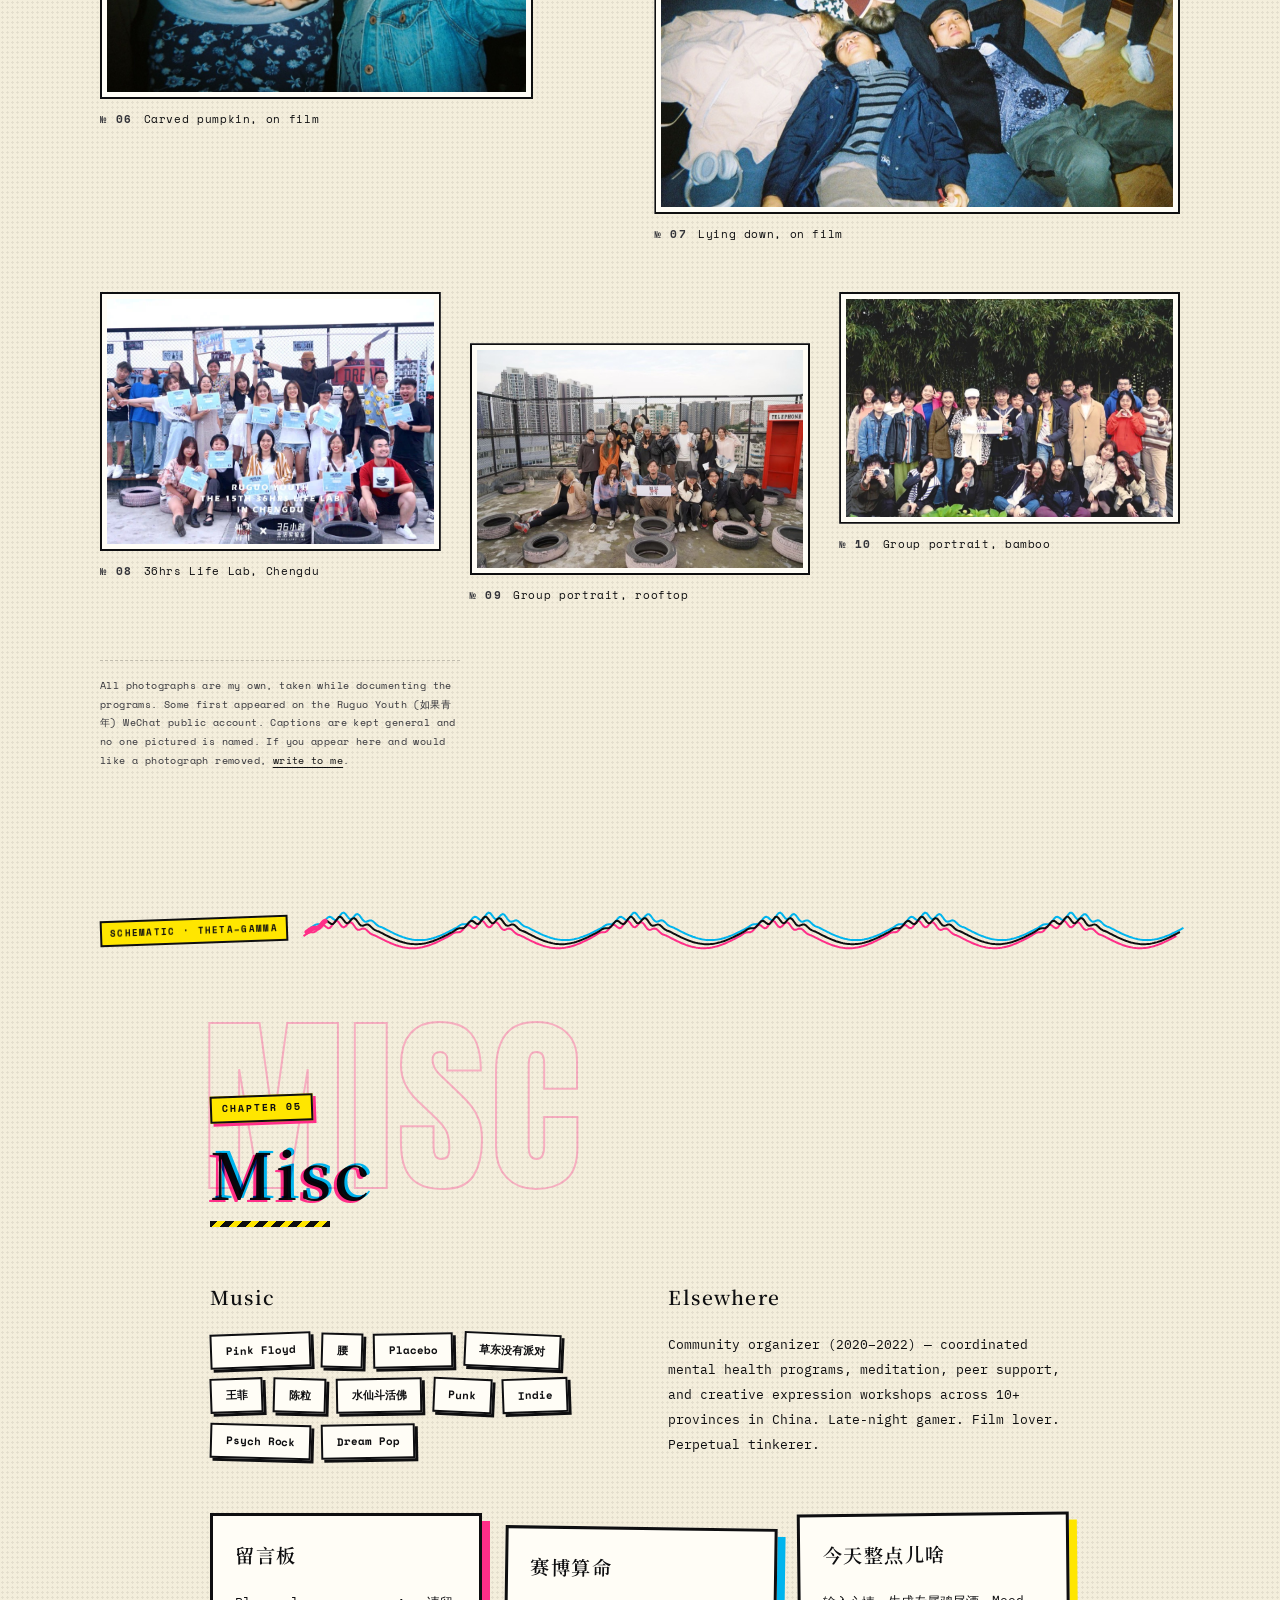
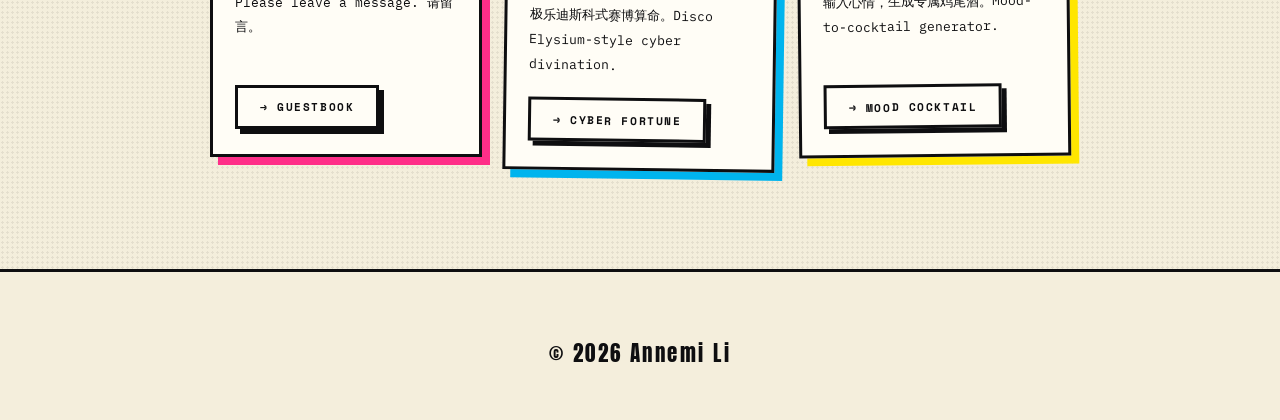
==== commit 41a2ce9b: "Version asset URLs to bust stale browser caches Browsers kept serving old frames.css/frames.js again" ====
--- a/index.html
+++ b/index.html
@@ -18,7 +18,7 @@
 <link rel="preconnect" href="https://fonts.googleapis.com">
 <link rel="preconnect" href="https://fonts.gstatic.com" crossorigin>
 <link rel="stylesheet" href="https://fonts.googleapis.com/css2?family=Anton&family=Space+Mono:ital,wght@0,400;0,700;1,400&family=IBM+Plex+Mono:wght@300;400;500&family=Noto+Serif+SC:wght@200;300;400;600&display=swap">
-<link rel="stylesheet" href="assets/frames.css">
+<link rel="stylesheet" href="assets/frames.css?v=20261105">
 </head>
 <body>
 
@@ -567,8 +567,8 @@
   <p class="copy">© 2026 Annemi Li</p>
 </footer>
 
-<script src="assets/ripple.js"></script>
-<script src="assets/frames.js"></script>
+<script src="assets/ripple.js?v=20261105"></script>
+<script src="assets/frames.js?v=20261105"></script>
 
 </body>
 </html>
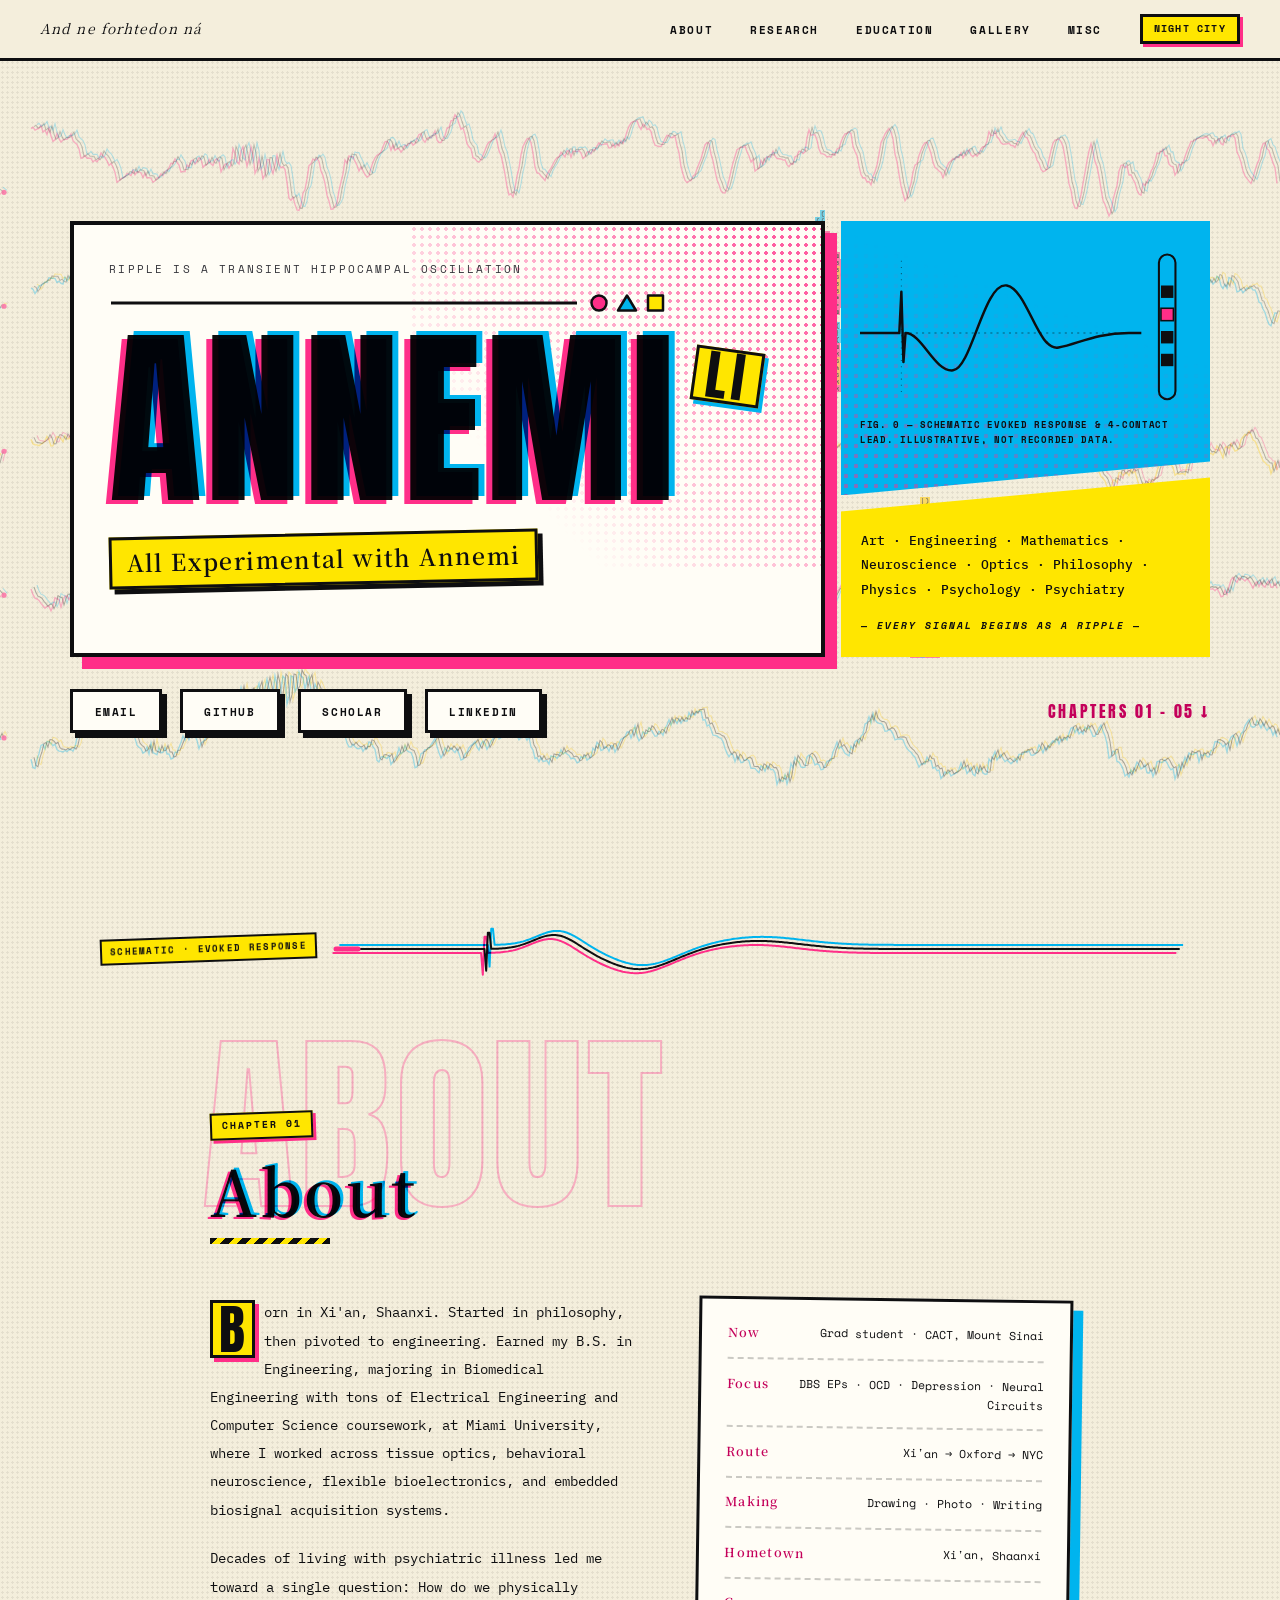
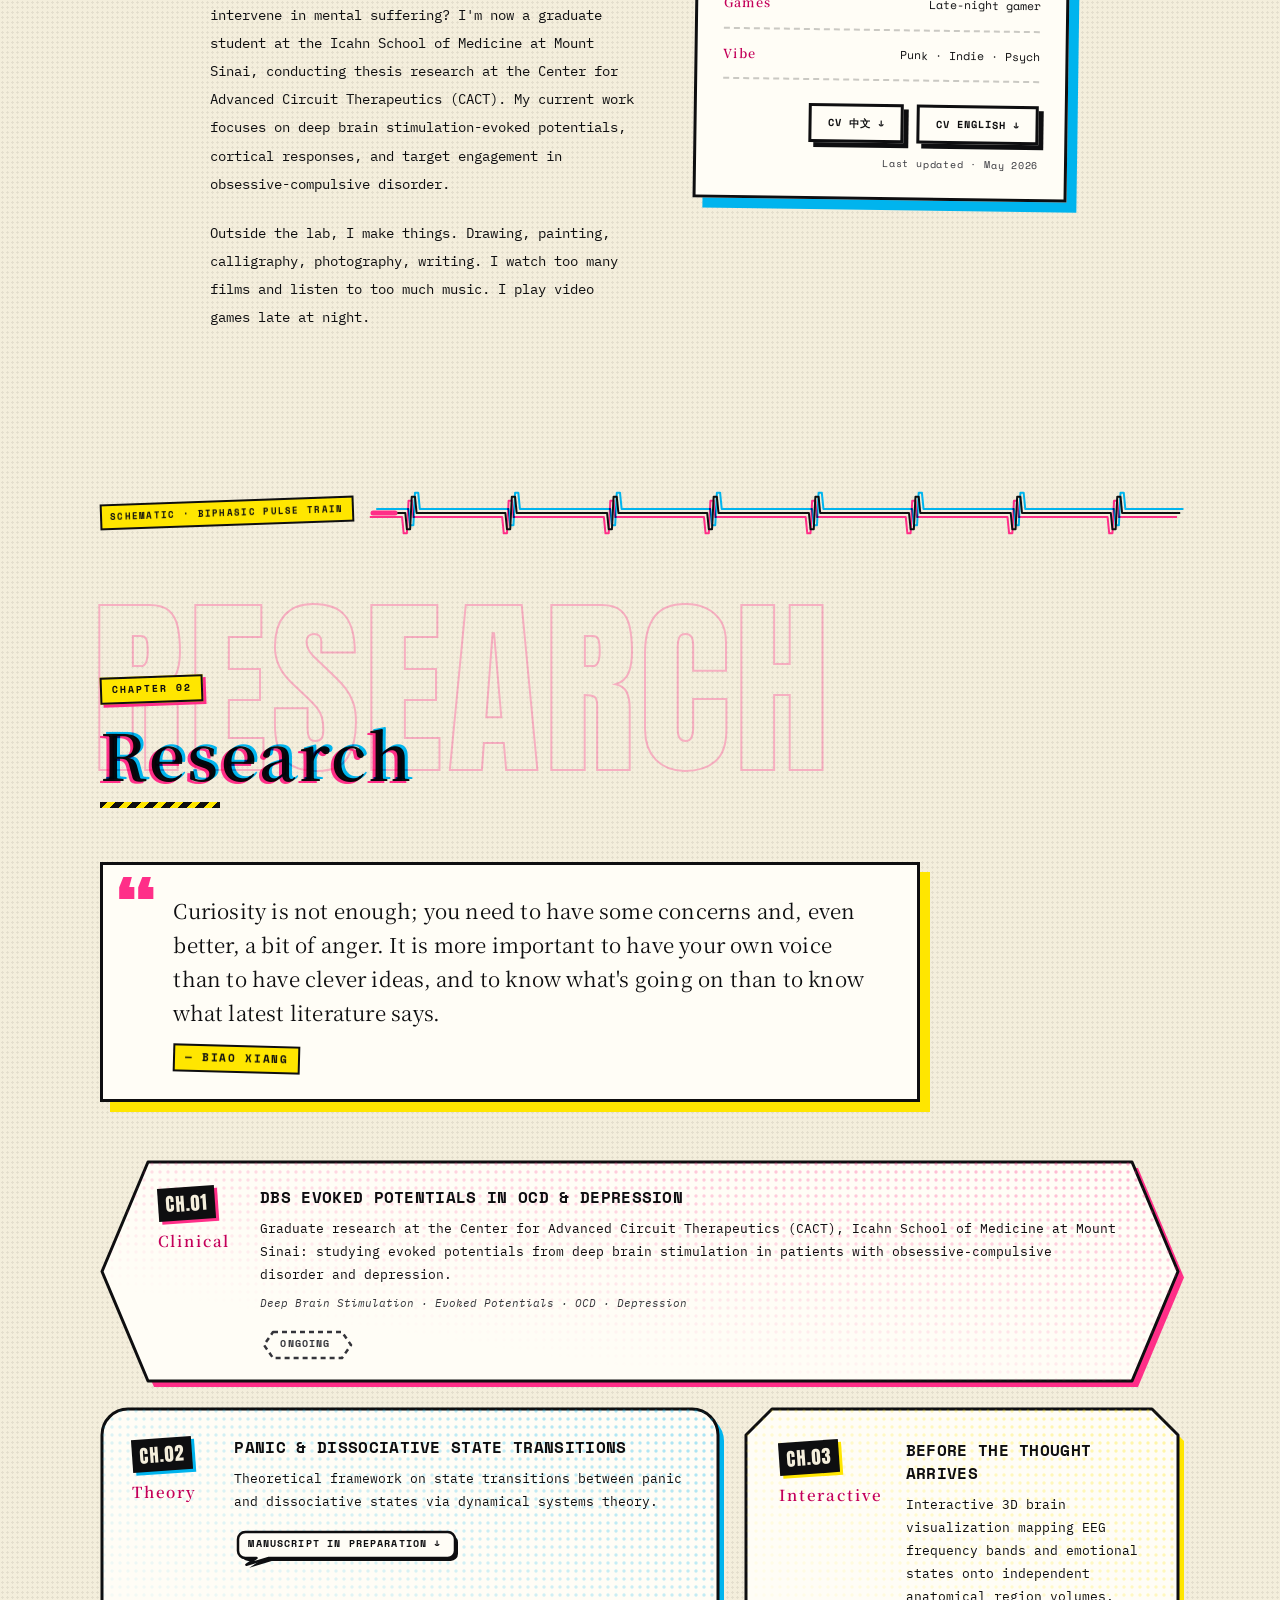
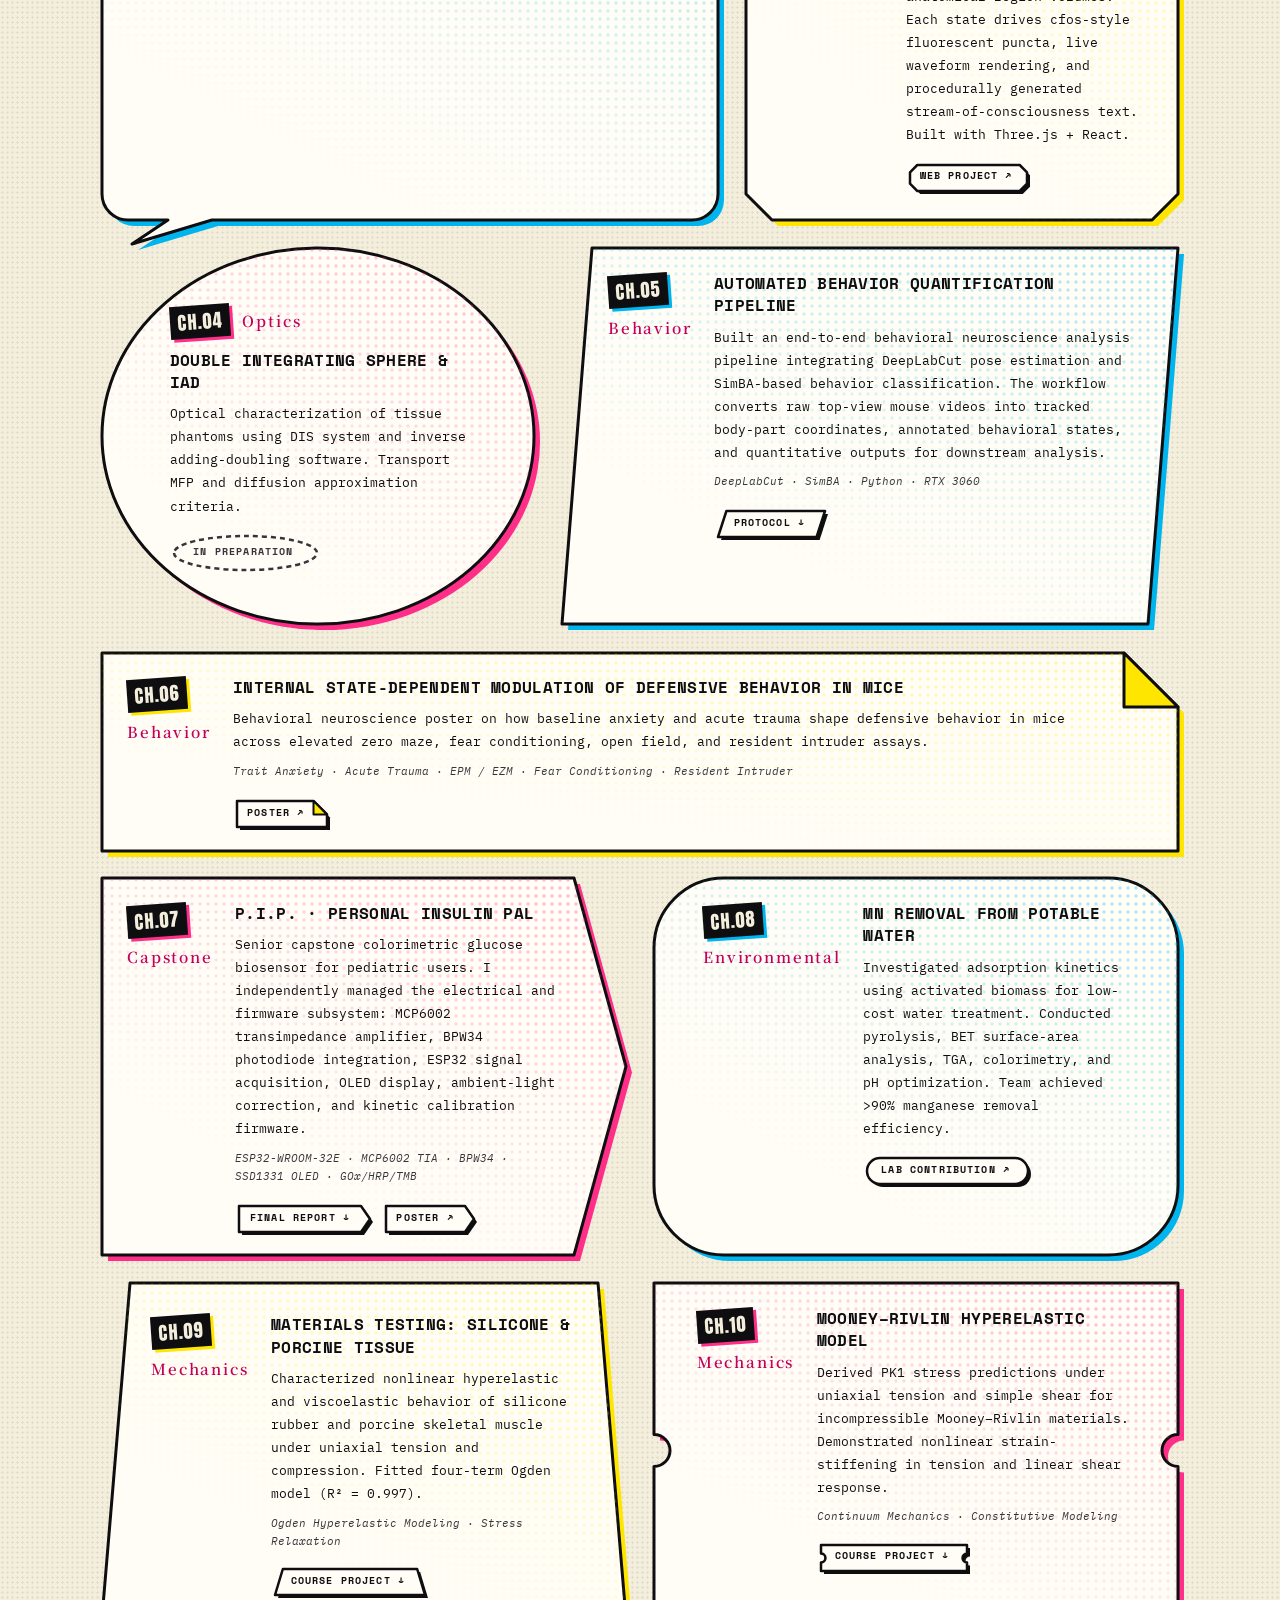
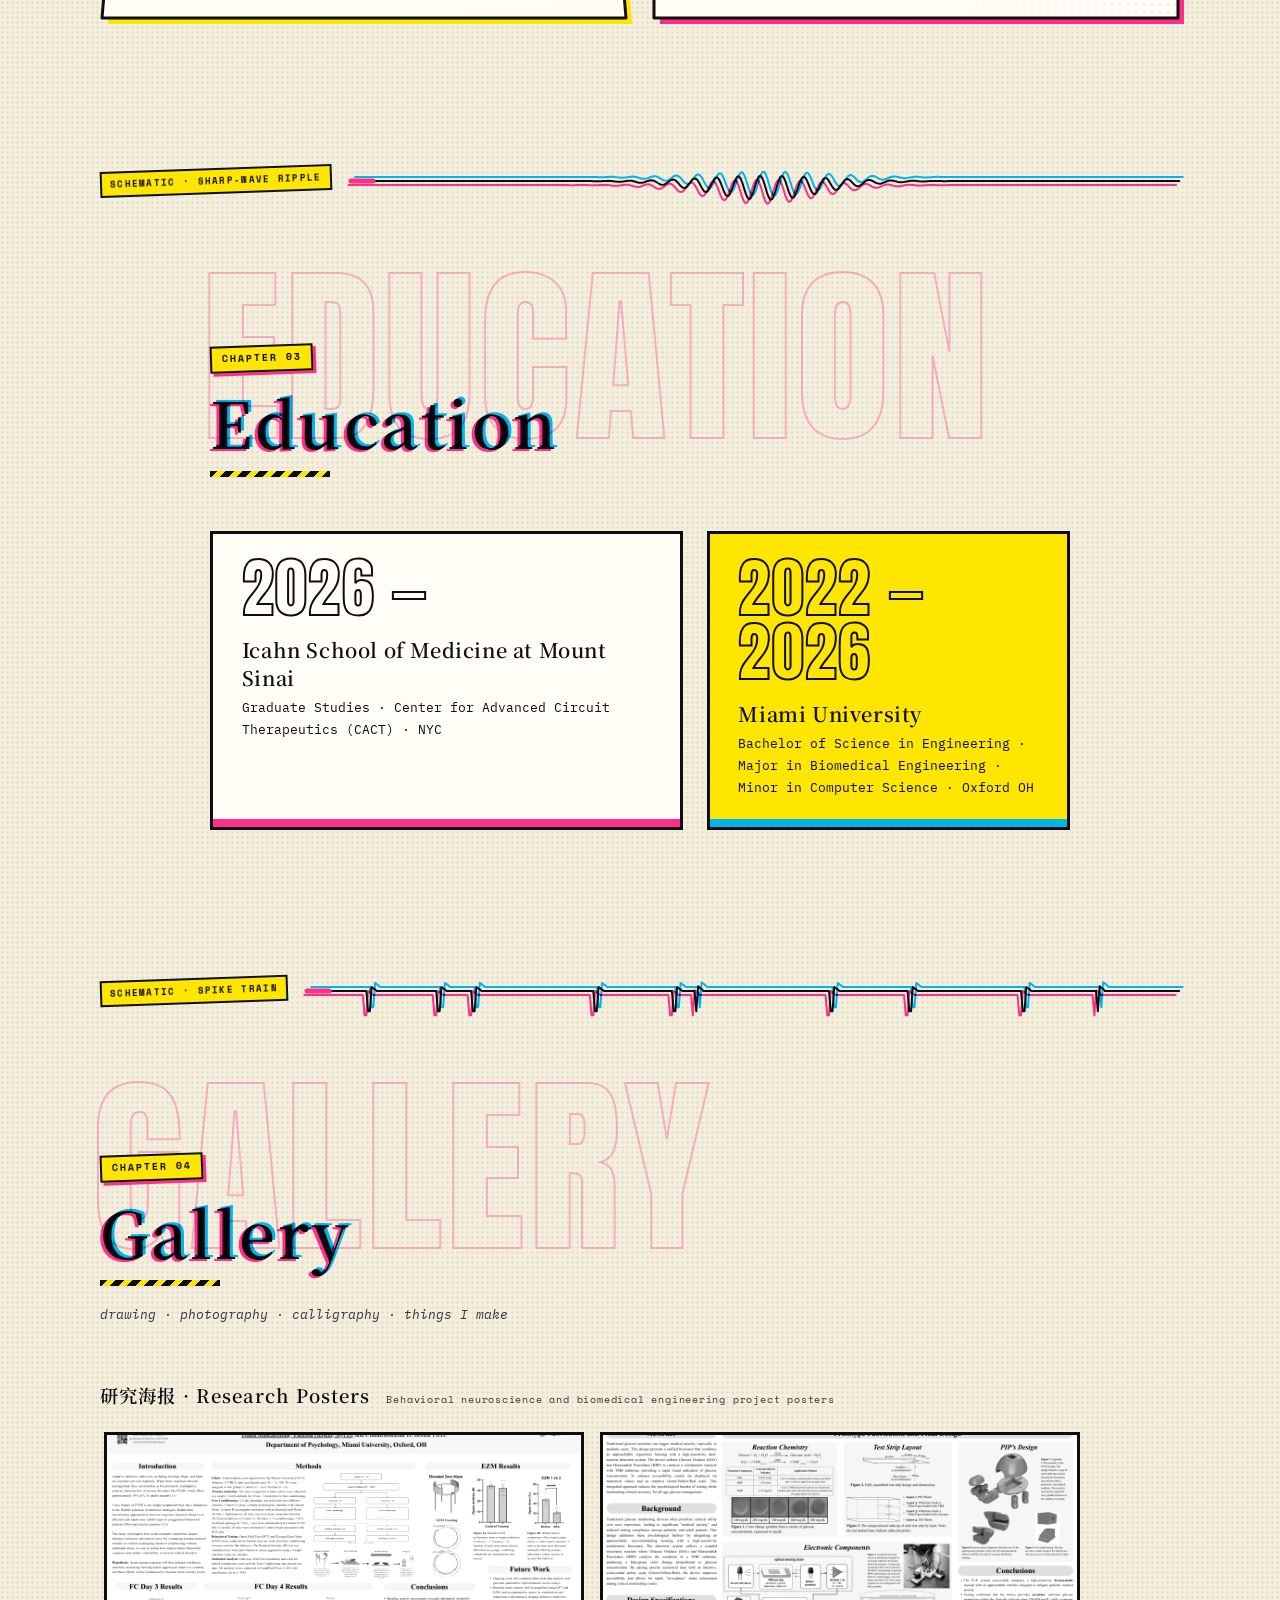
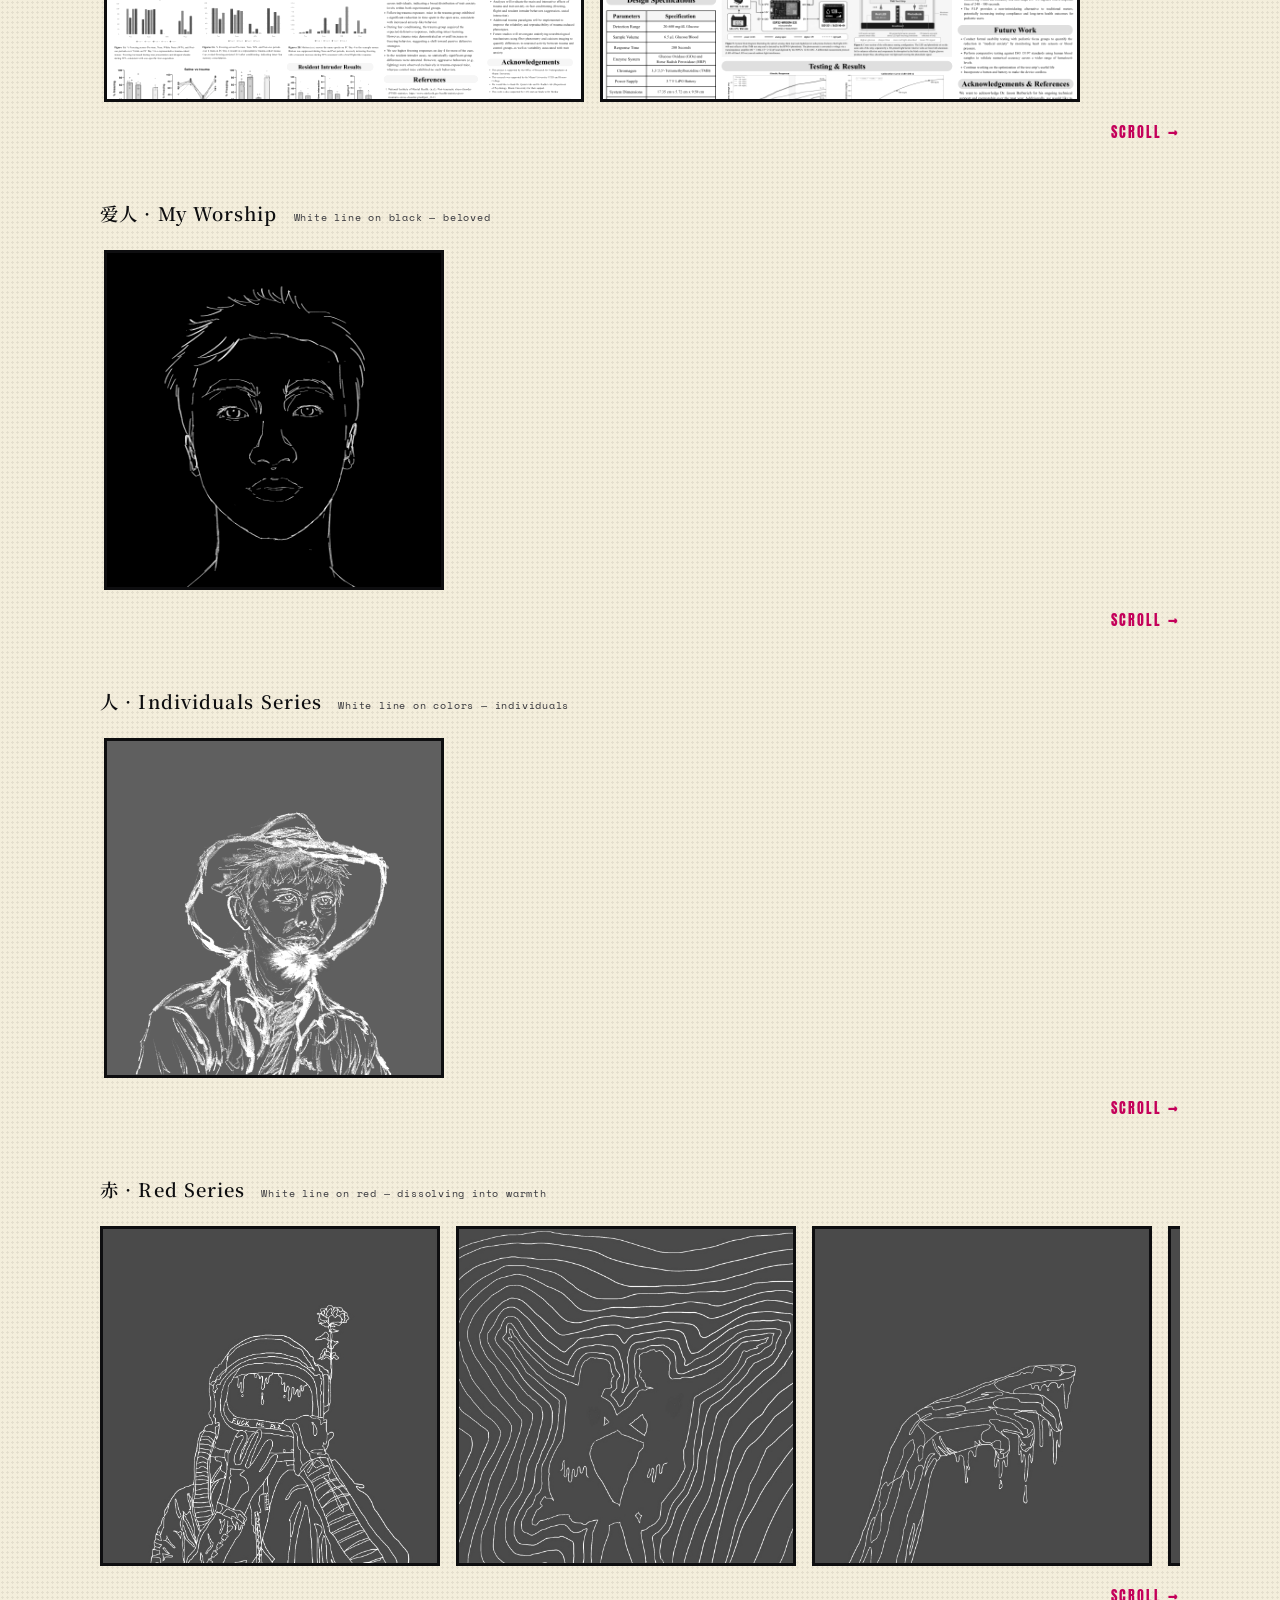
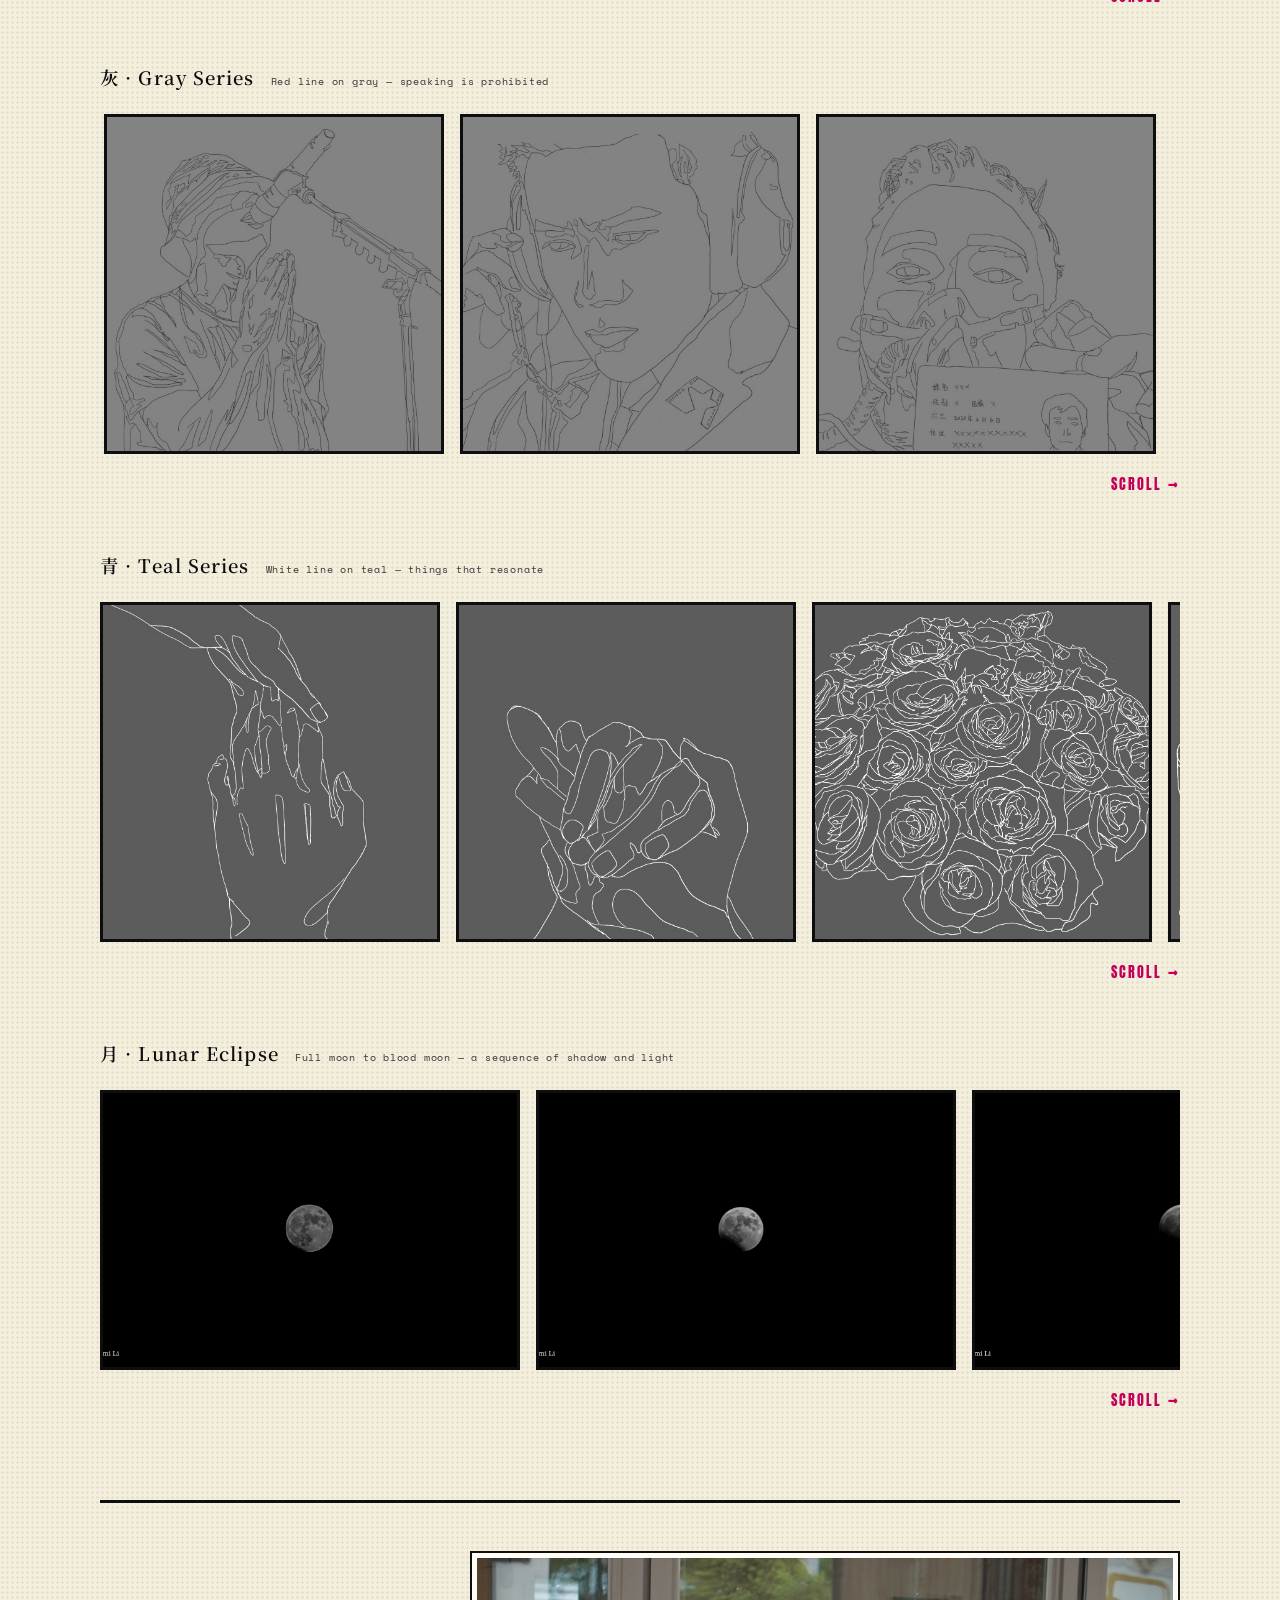
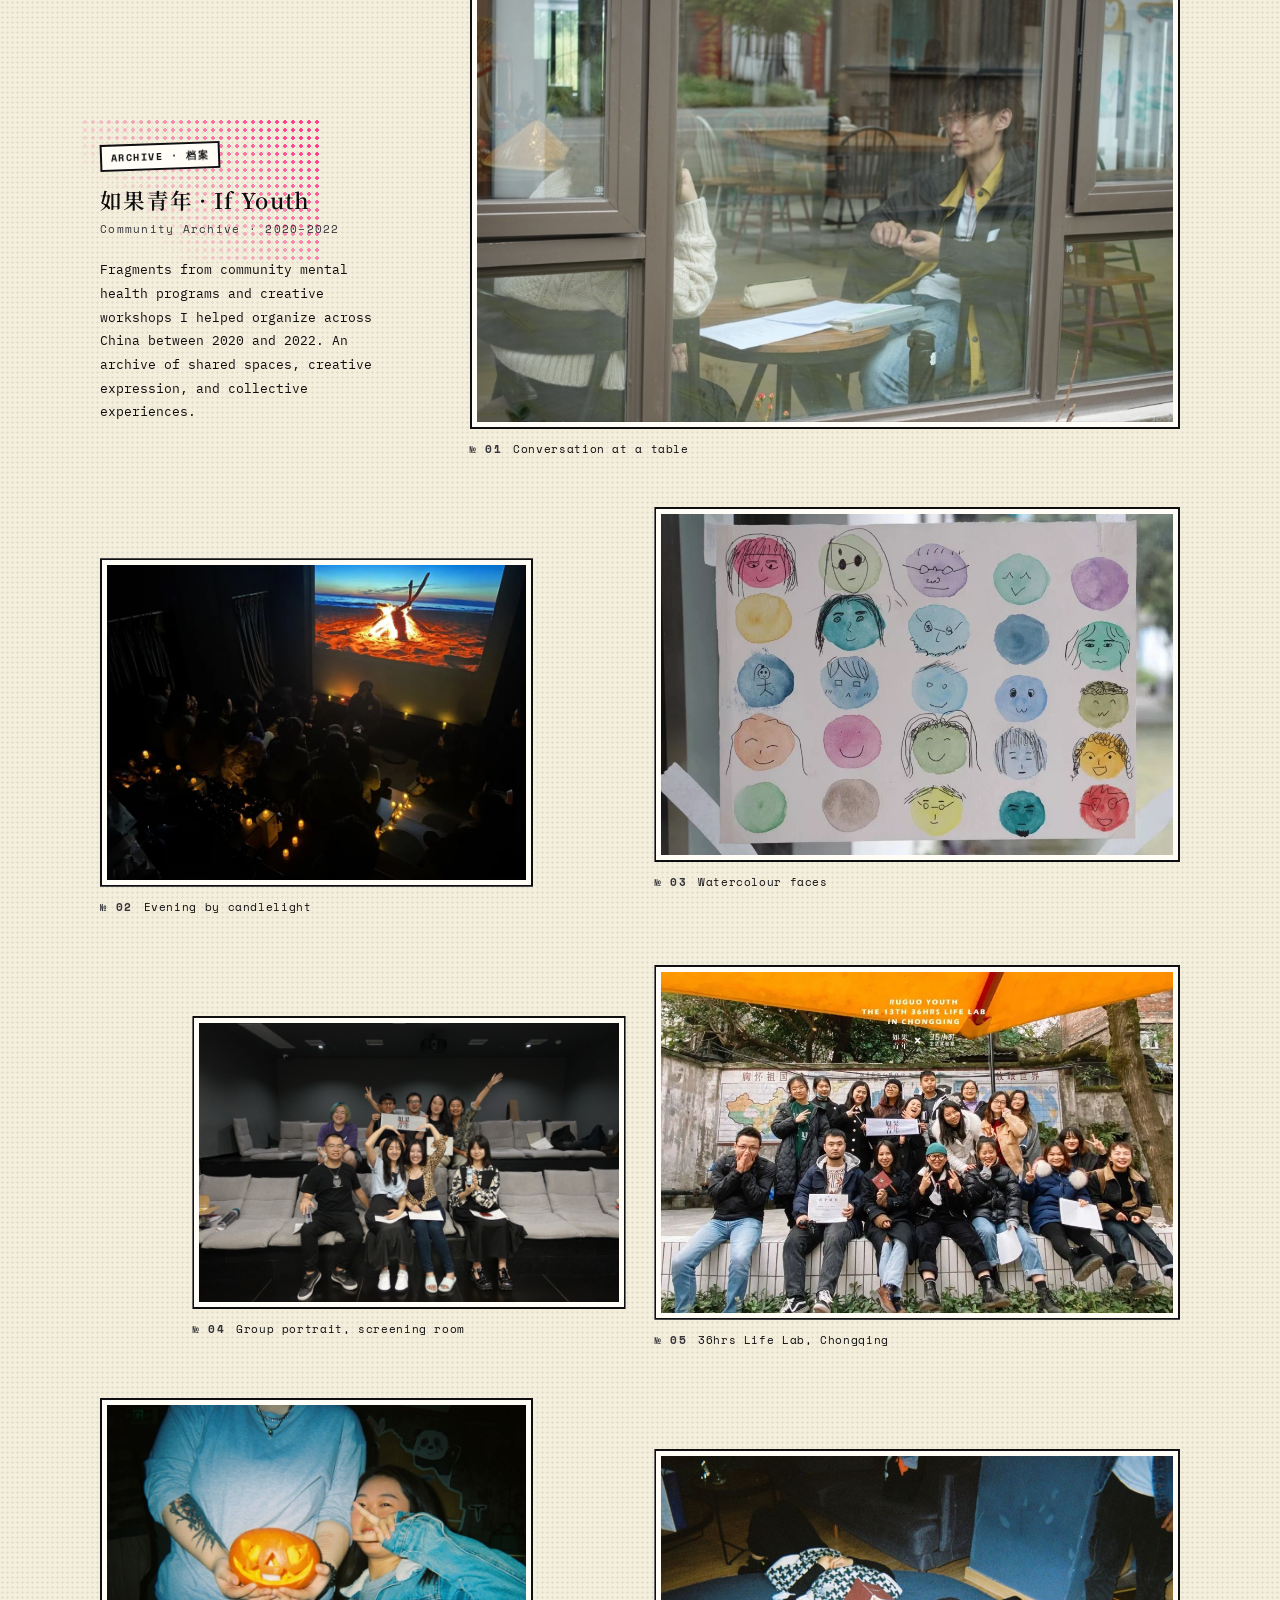
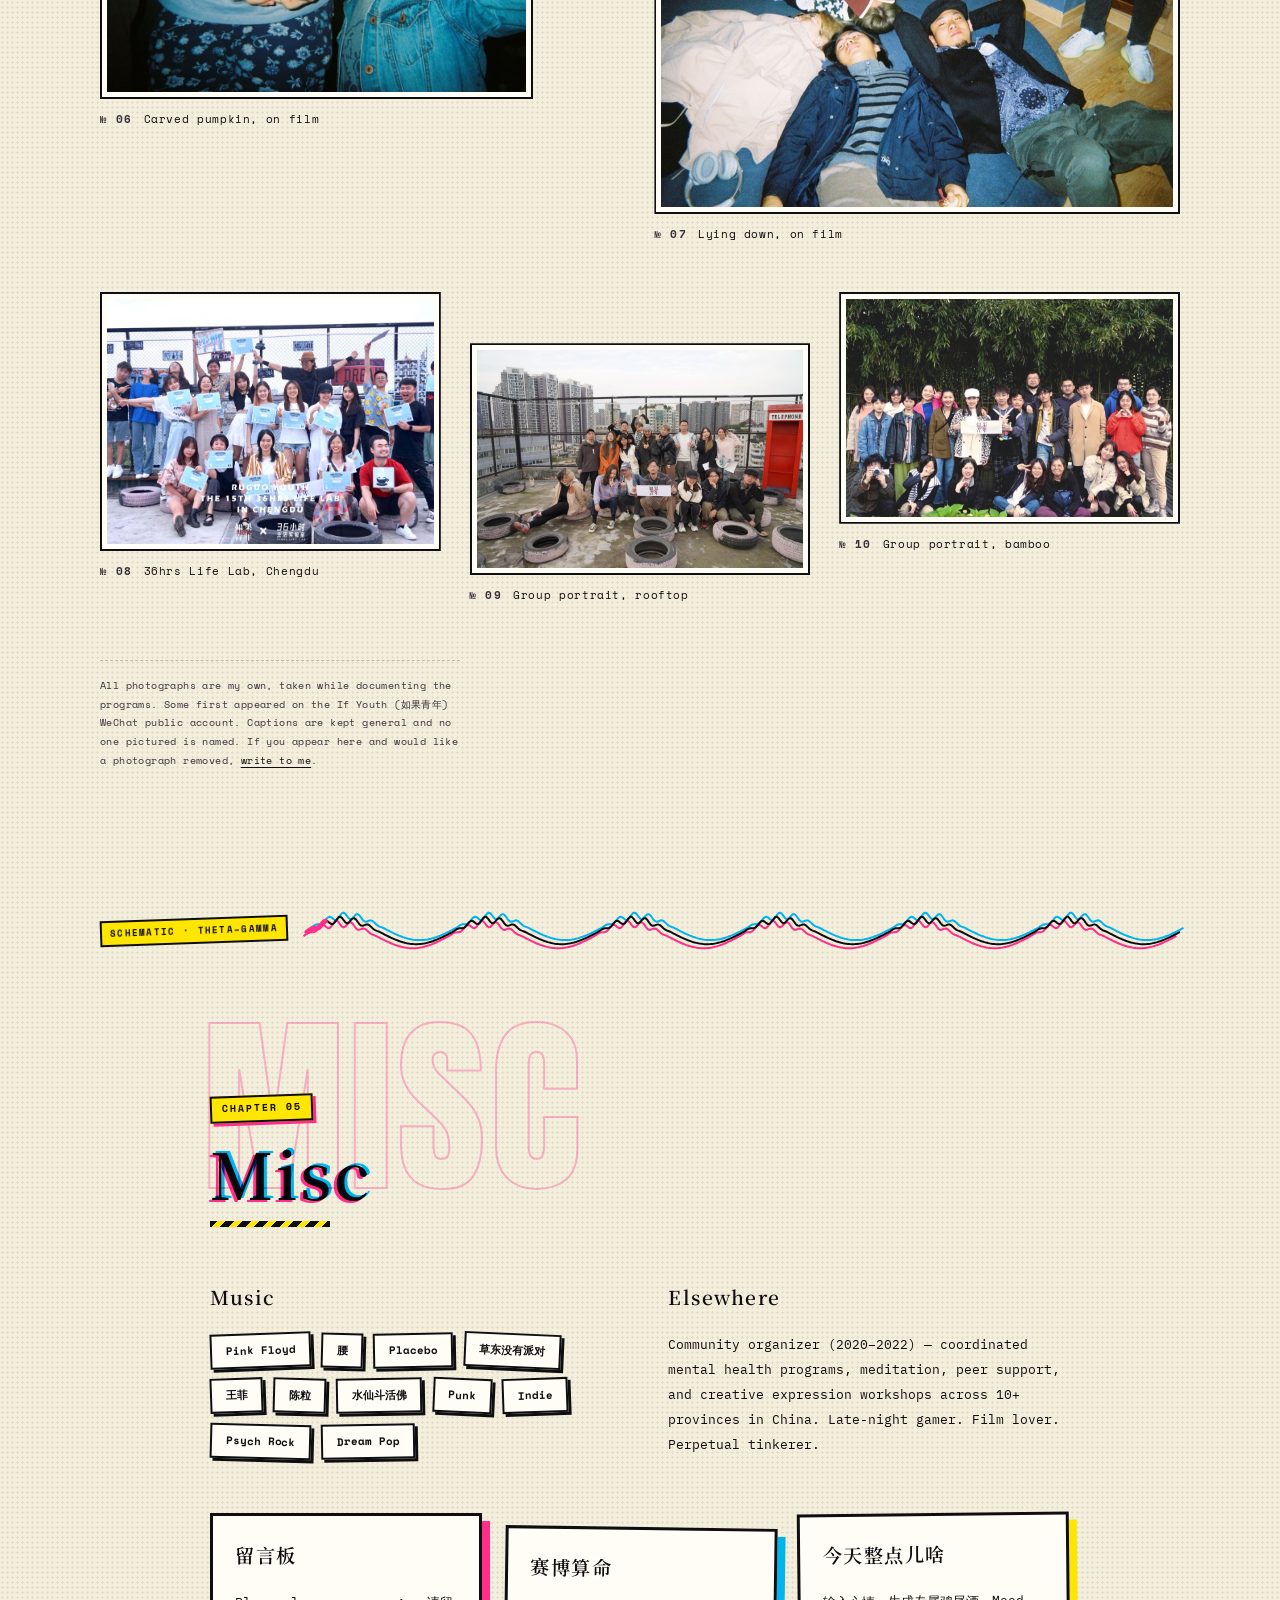
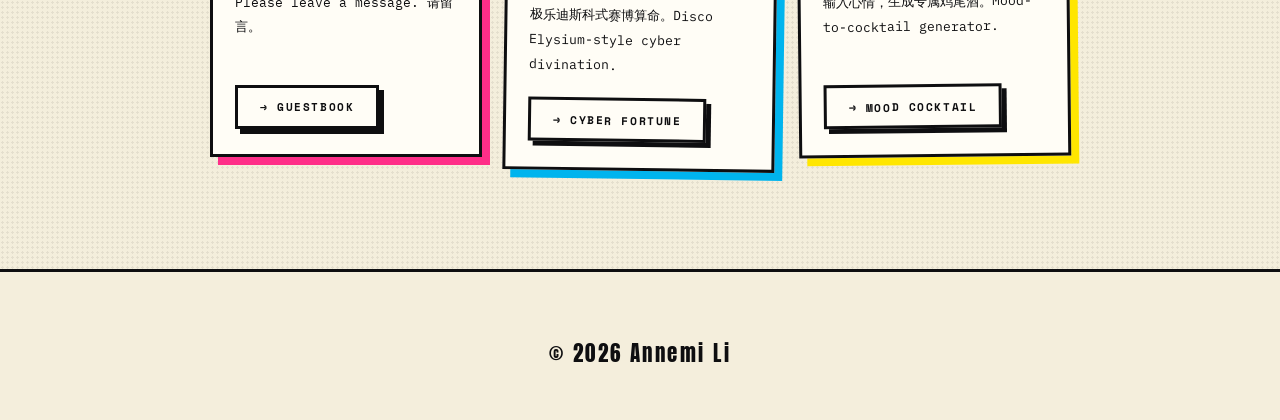
==== commit 3c272dc5: "Update series title and WeChat account name" ====
--- a/index.html
+++ b/index.html
@@ -412,7 +412,7 @@
         <header class="archive-head">
           <span class="halftone" aria-hidden="true"></span>
           <p class="archive-label">Archive · 档案</p>
-          <h3 class="series-title" id="ruguo-title">如果青年 · Ruguo Youth</h3>
+          <h3 class="series-title" id="ruguo-title">如果青年 · If Youth</h3>
           <p class="archive-sub">Community Archive · 2020–2022</p>
           <p class="archive-intro">Fragments from community mental health programs and creative workshops I helped organize across China between 2020 and 2022. An archive of shared spaces, creative expression, and collective experiences.</p>
         </header>
@@ -492,7 +492,7 @@
 
       <p class="archive-note">
         All photographs are my own, taken while documenting the programs.
-        Some first appeared on the Ruguo Youth (如果青年) WeChat public account.
+        Some first appeared on the If Youth (如果青年) WeChat public account.
         Captions are kept general and no one pictured is named.
         If you appear here and would like a photograph removed, <a href="mailto:lis125@miamioh.edu">write to me</a>.
       </p>
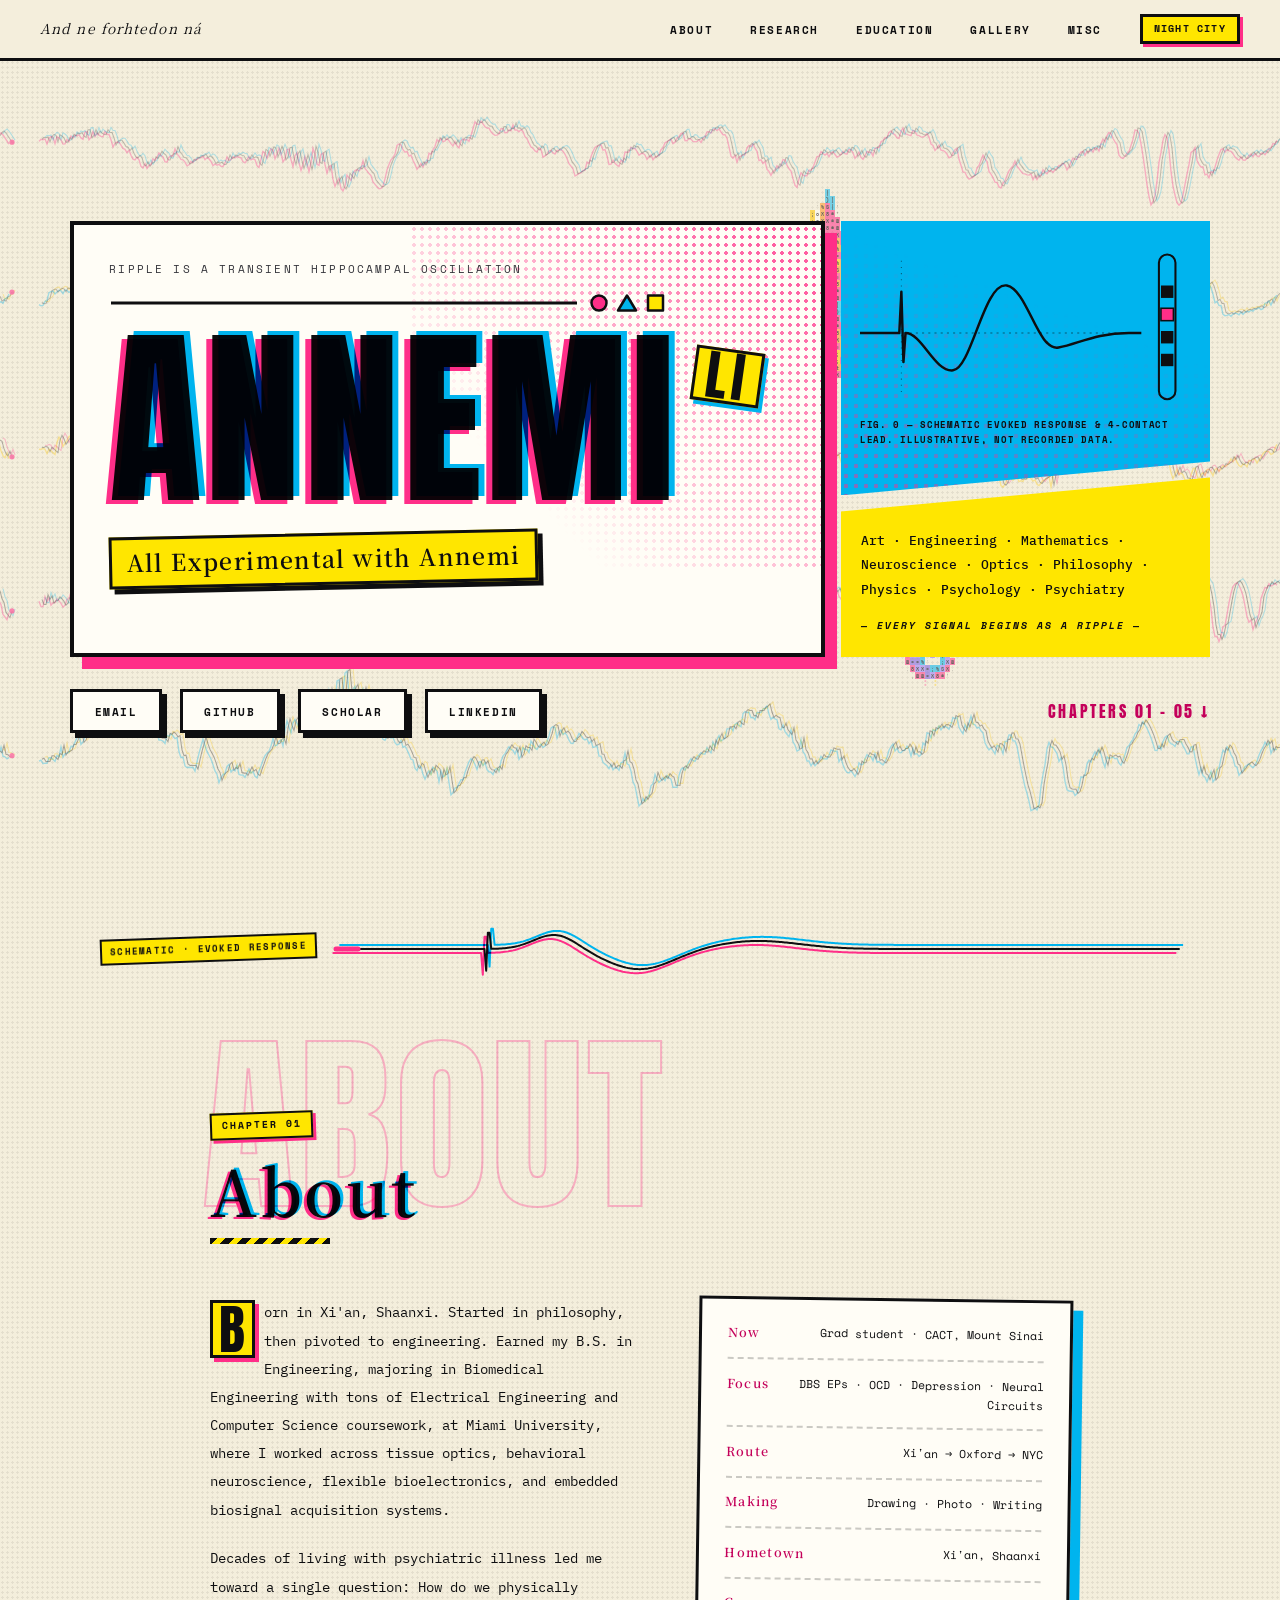
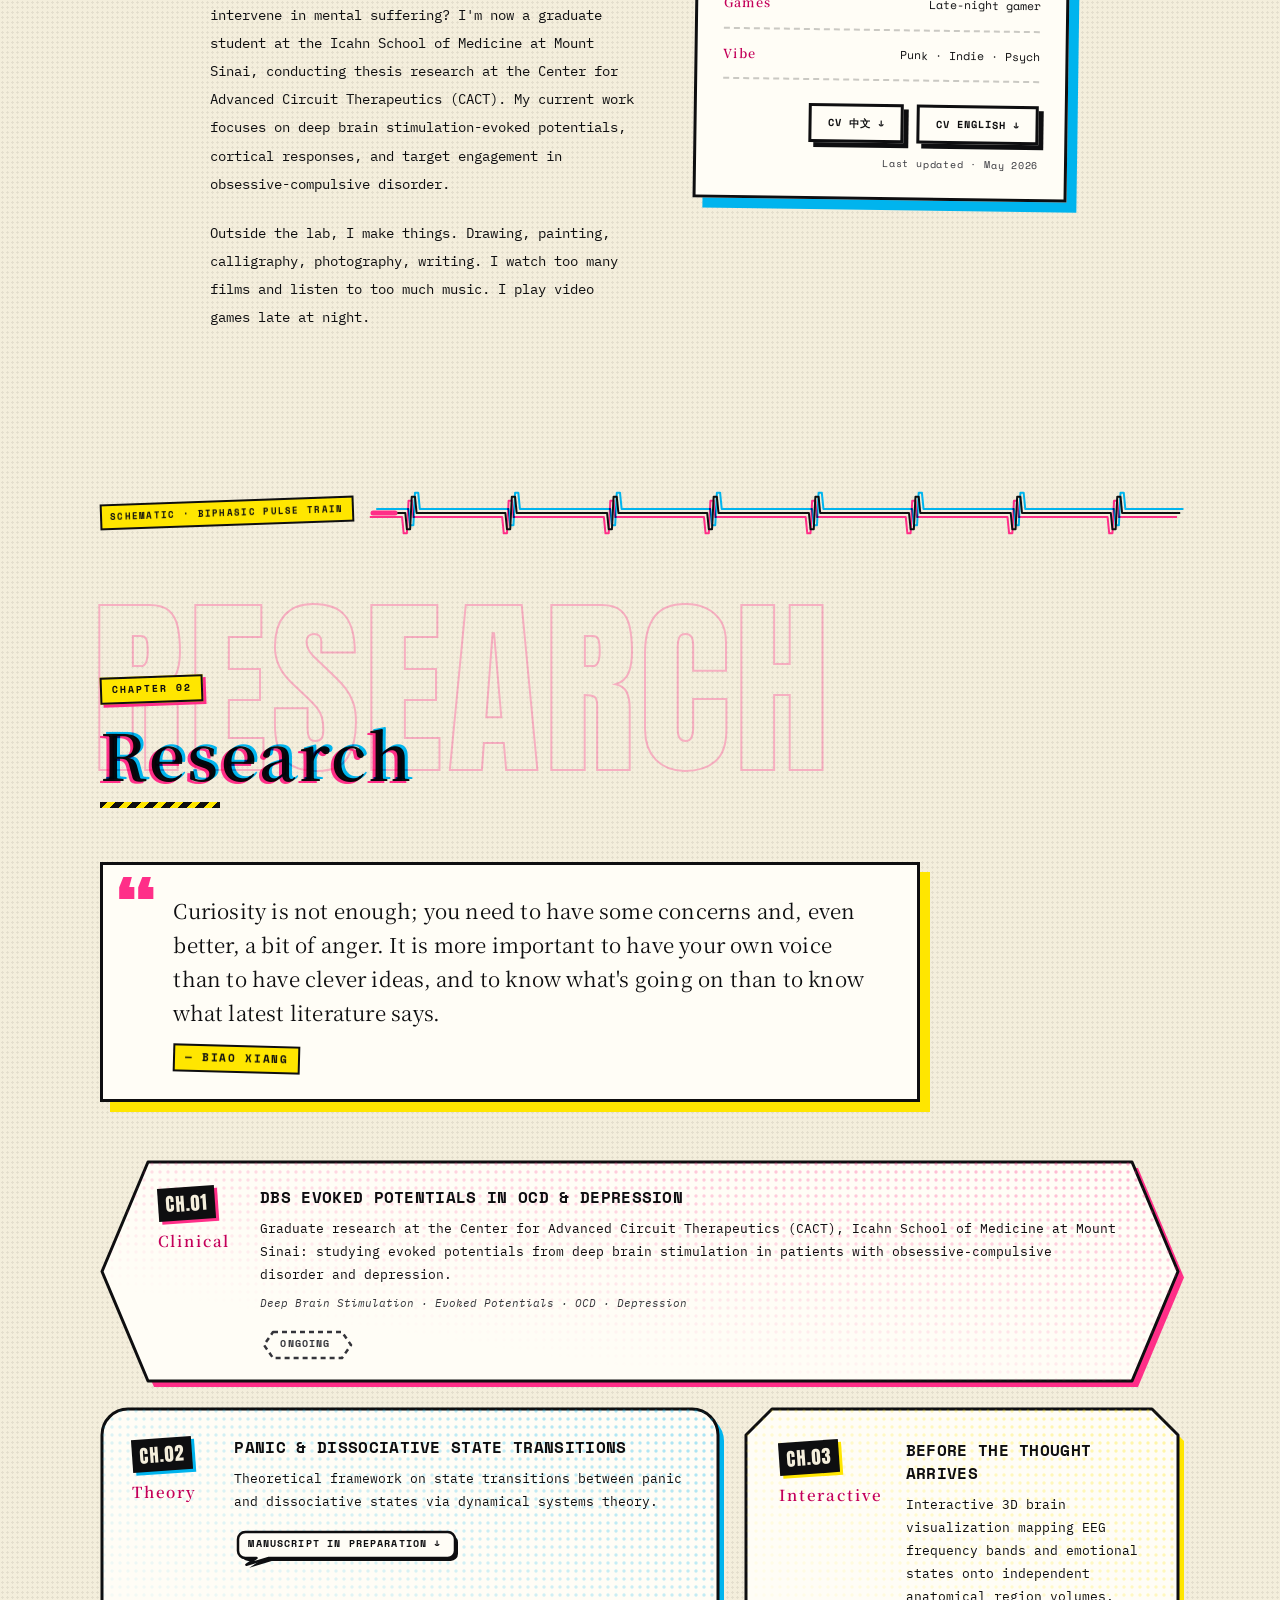
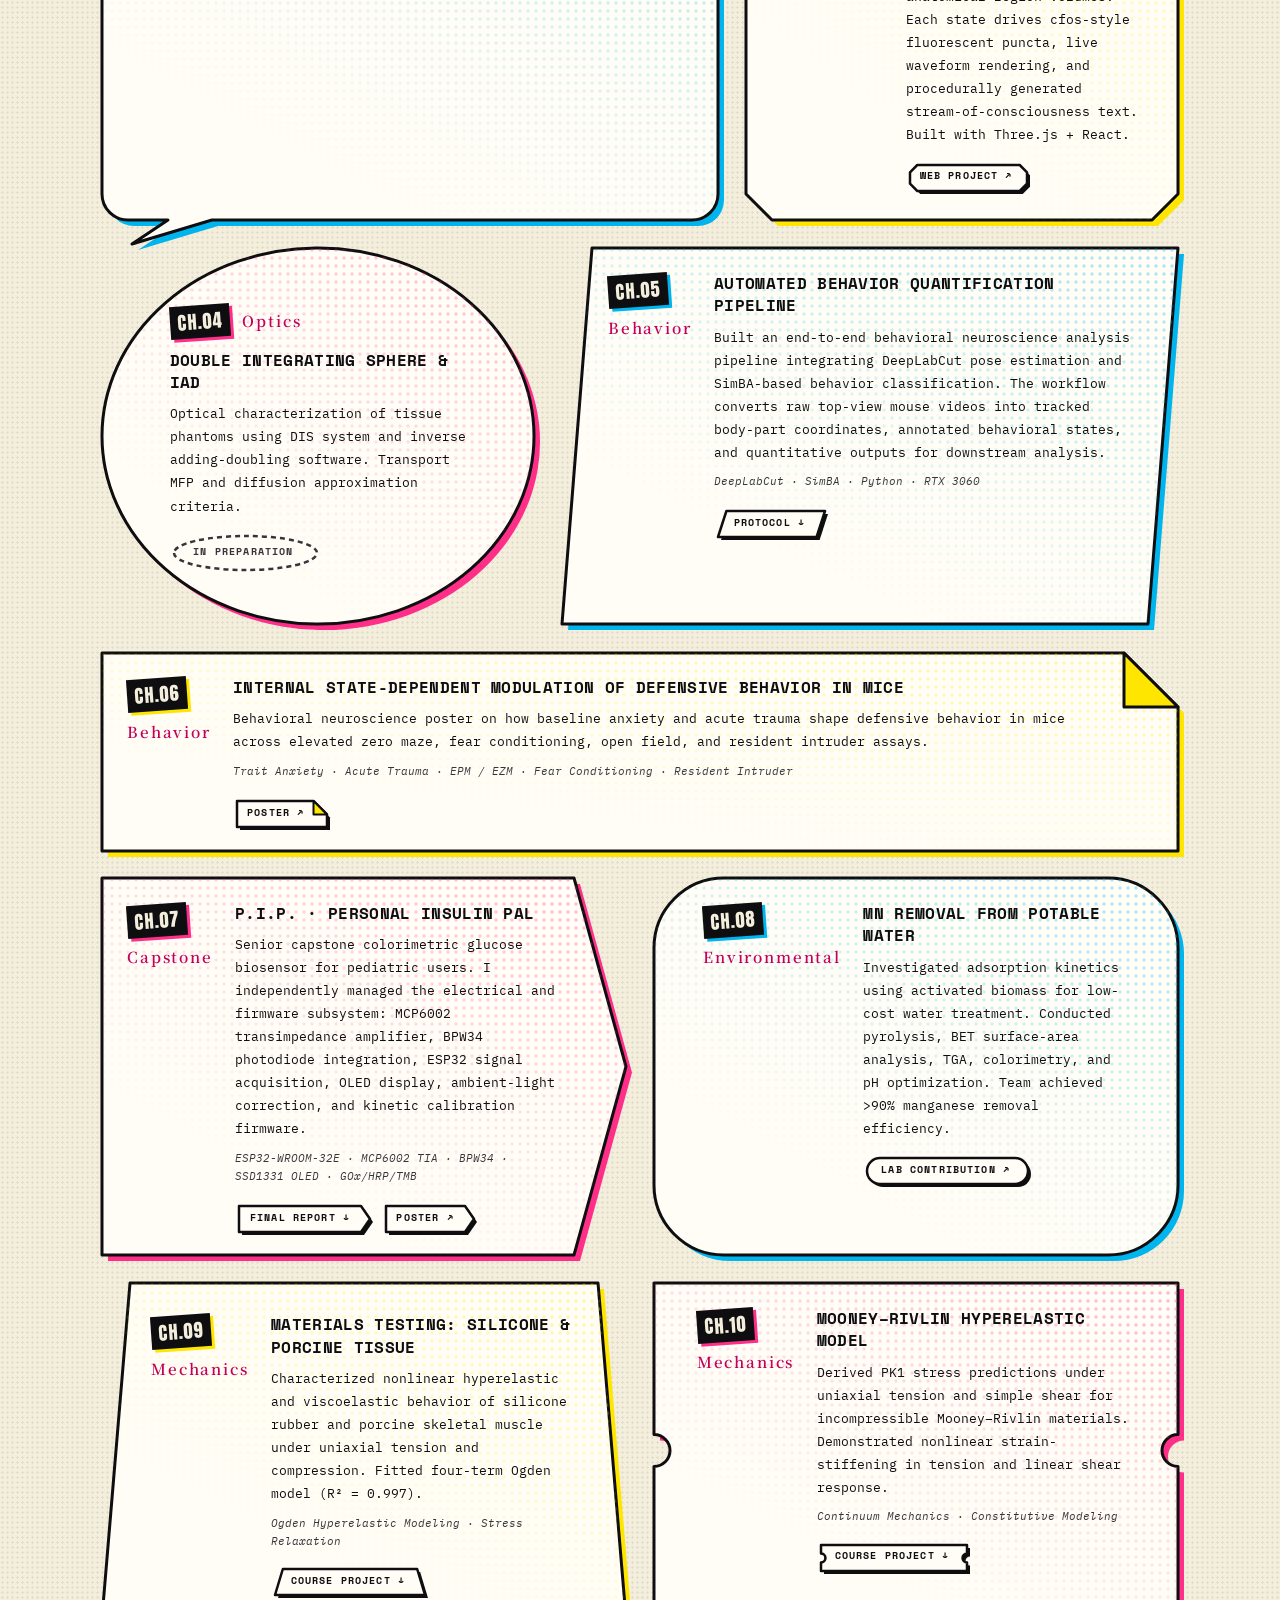
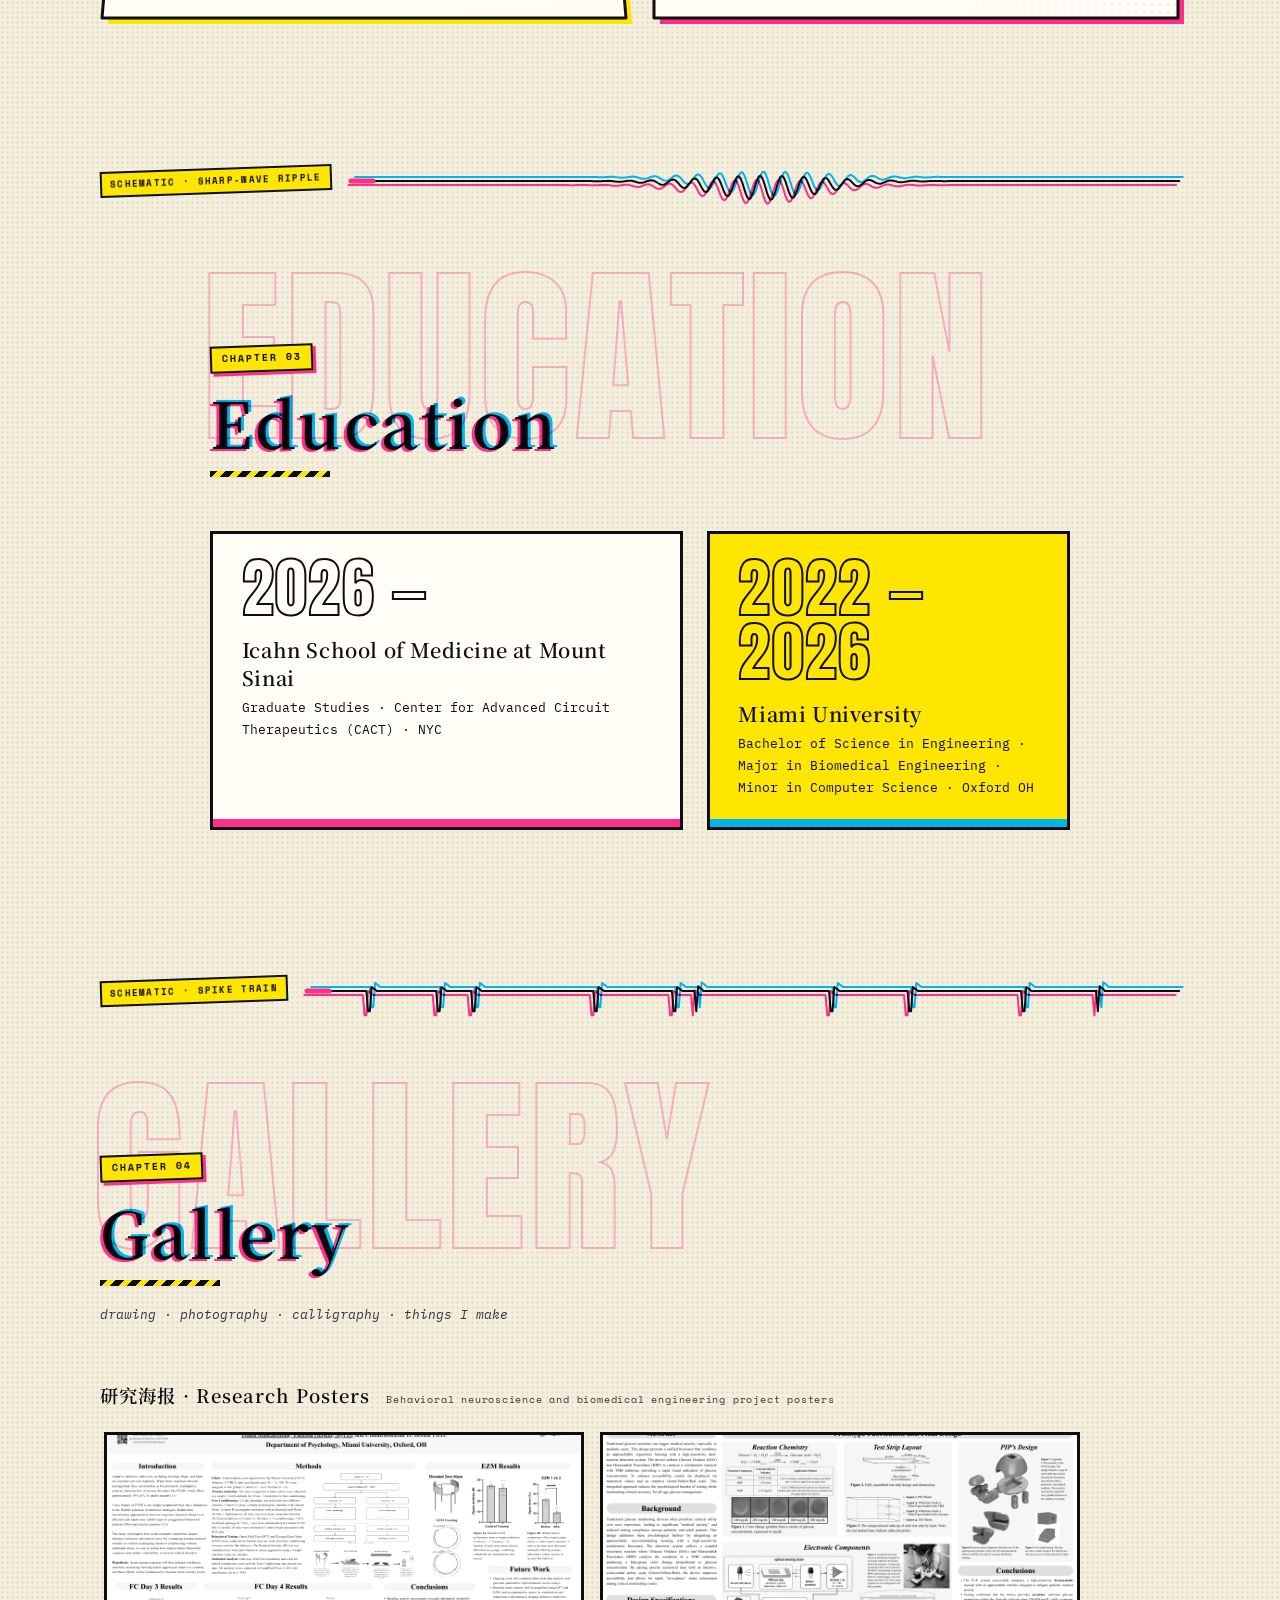
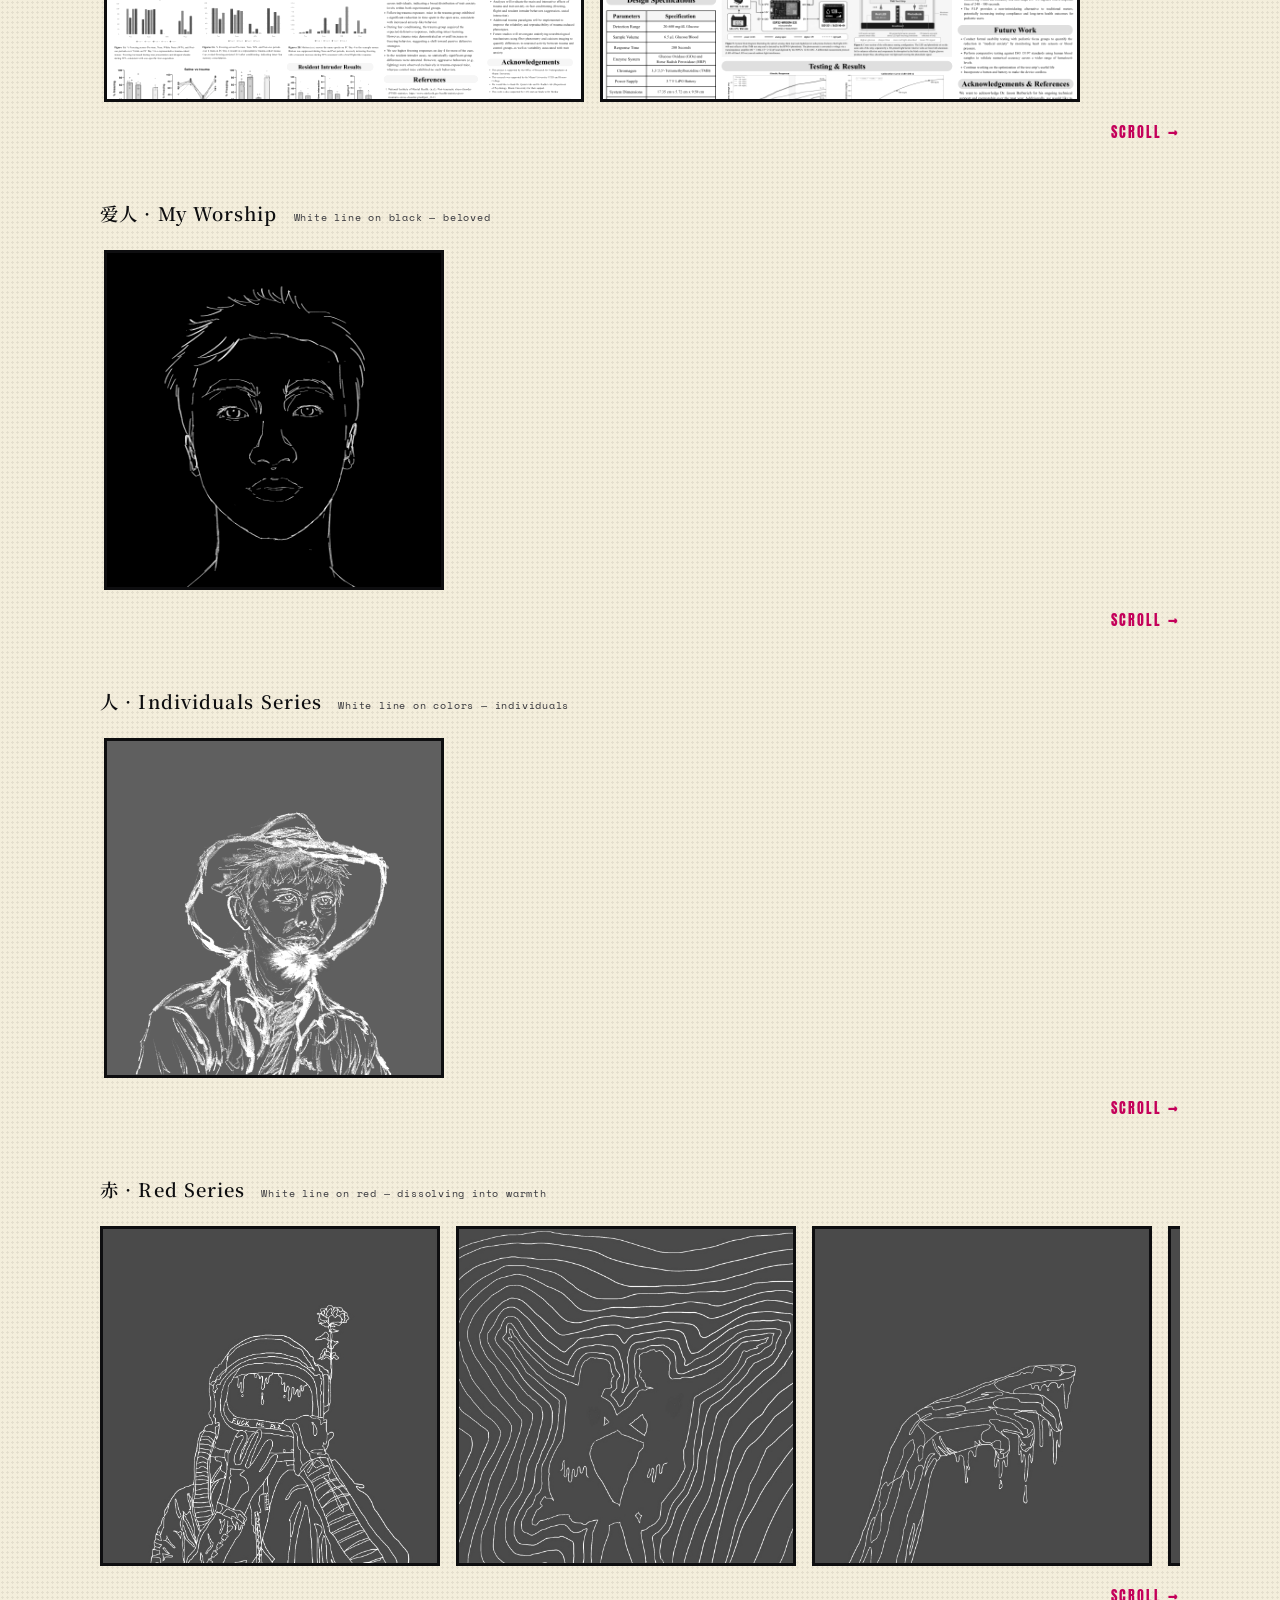
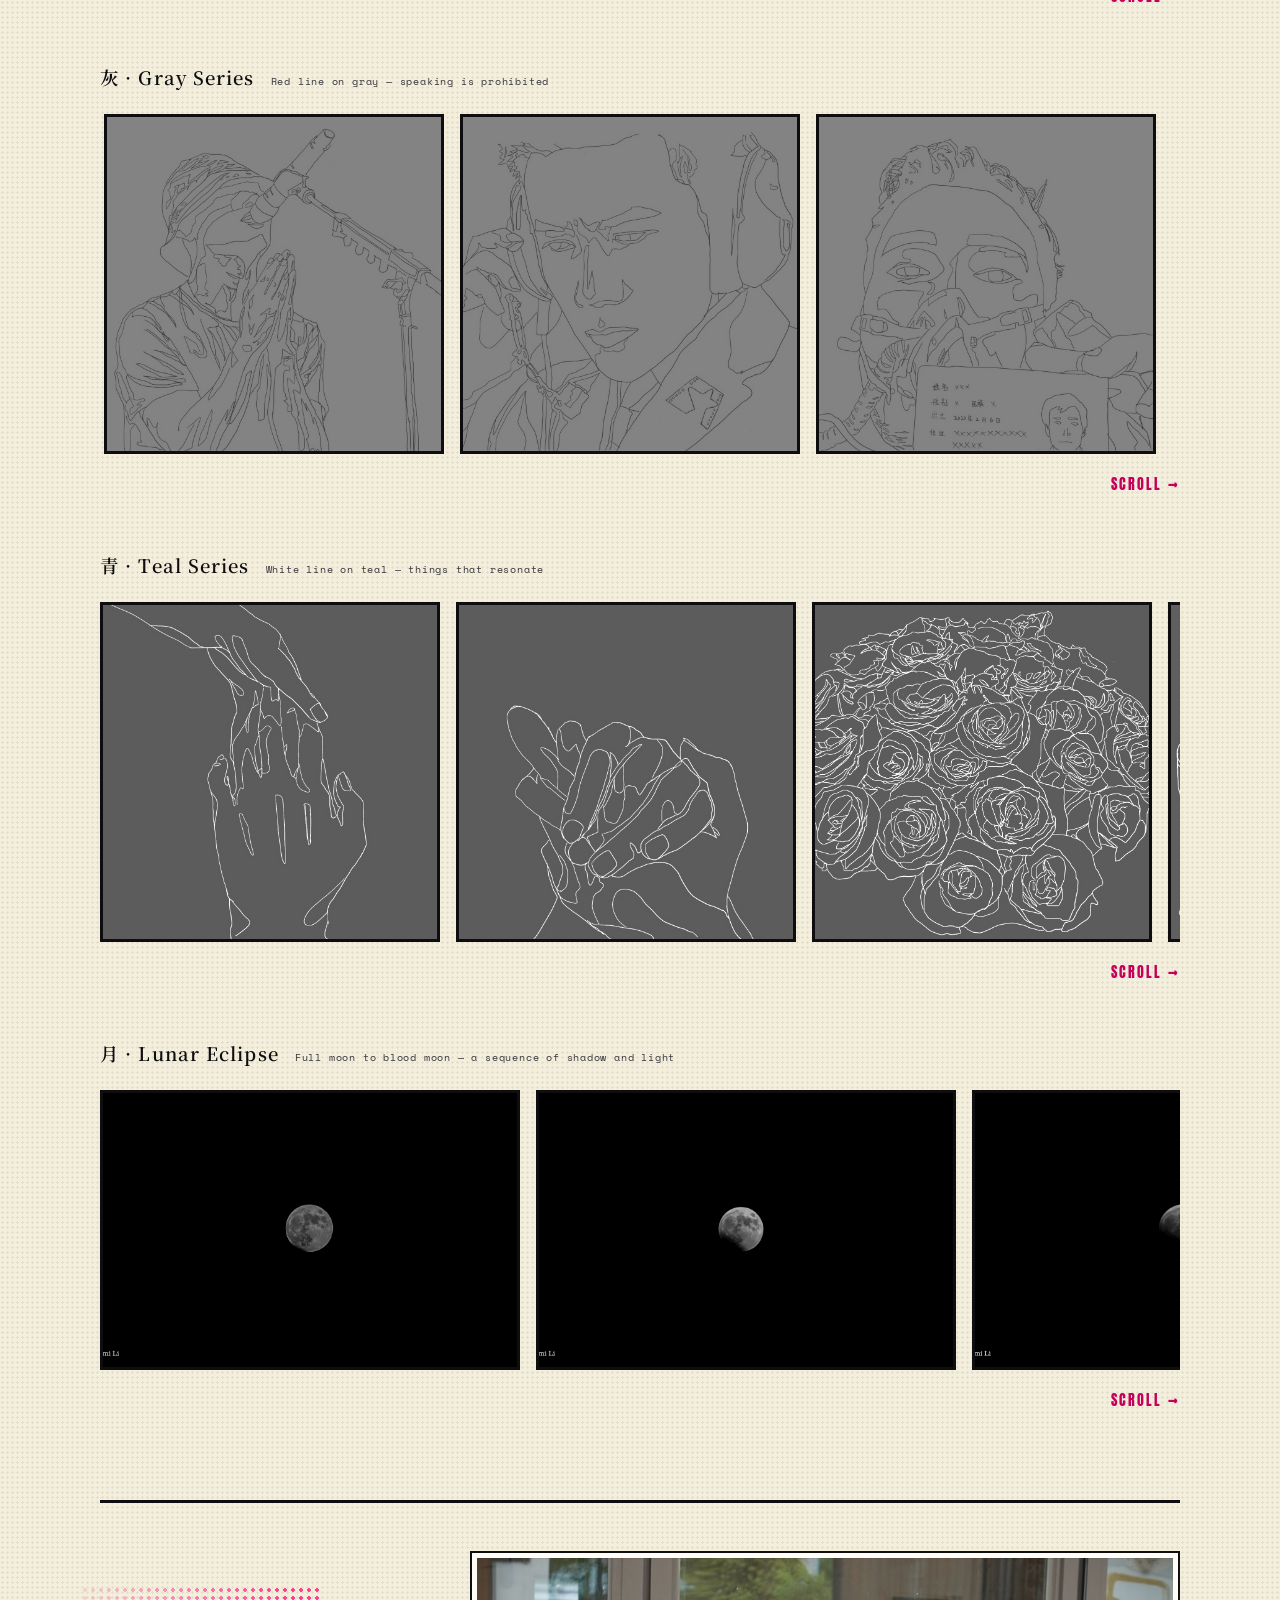
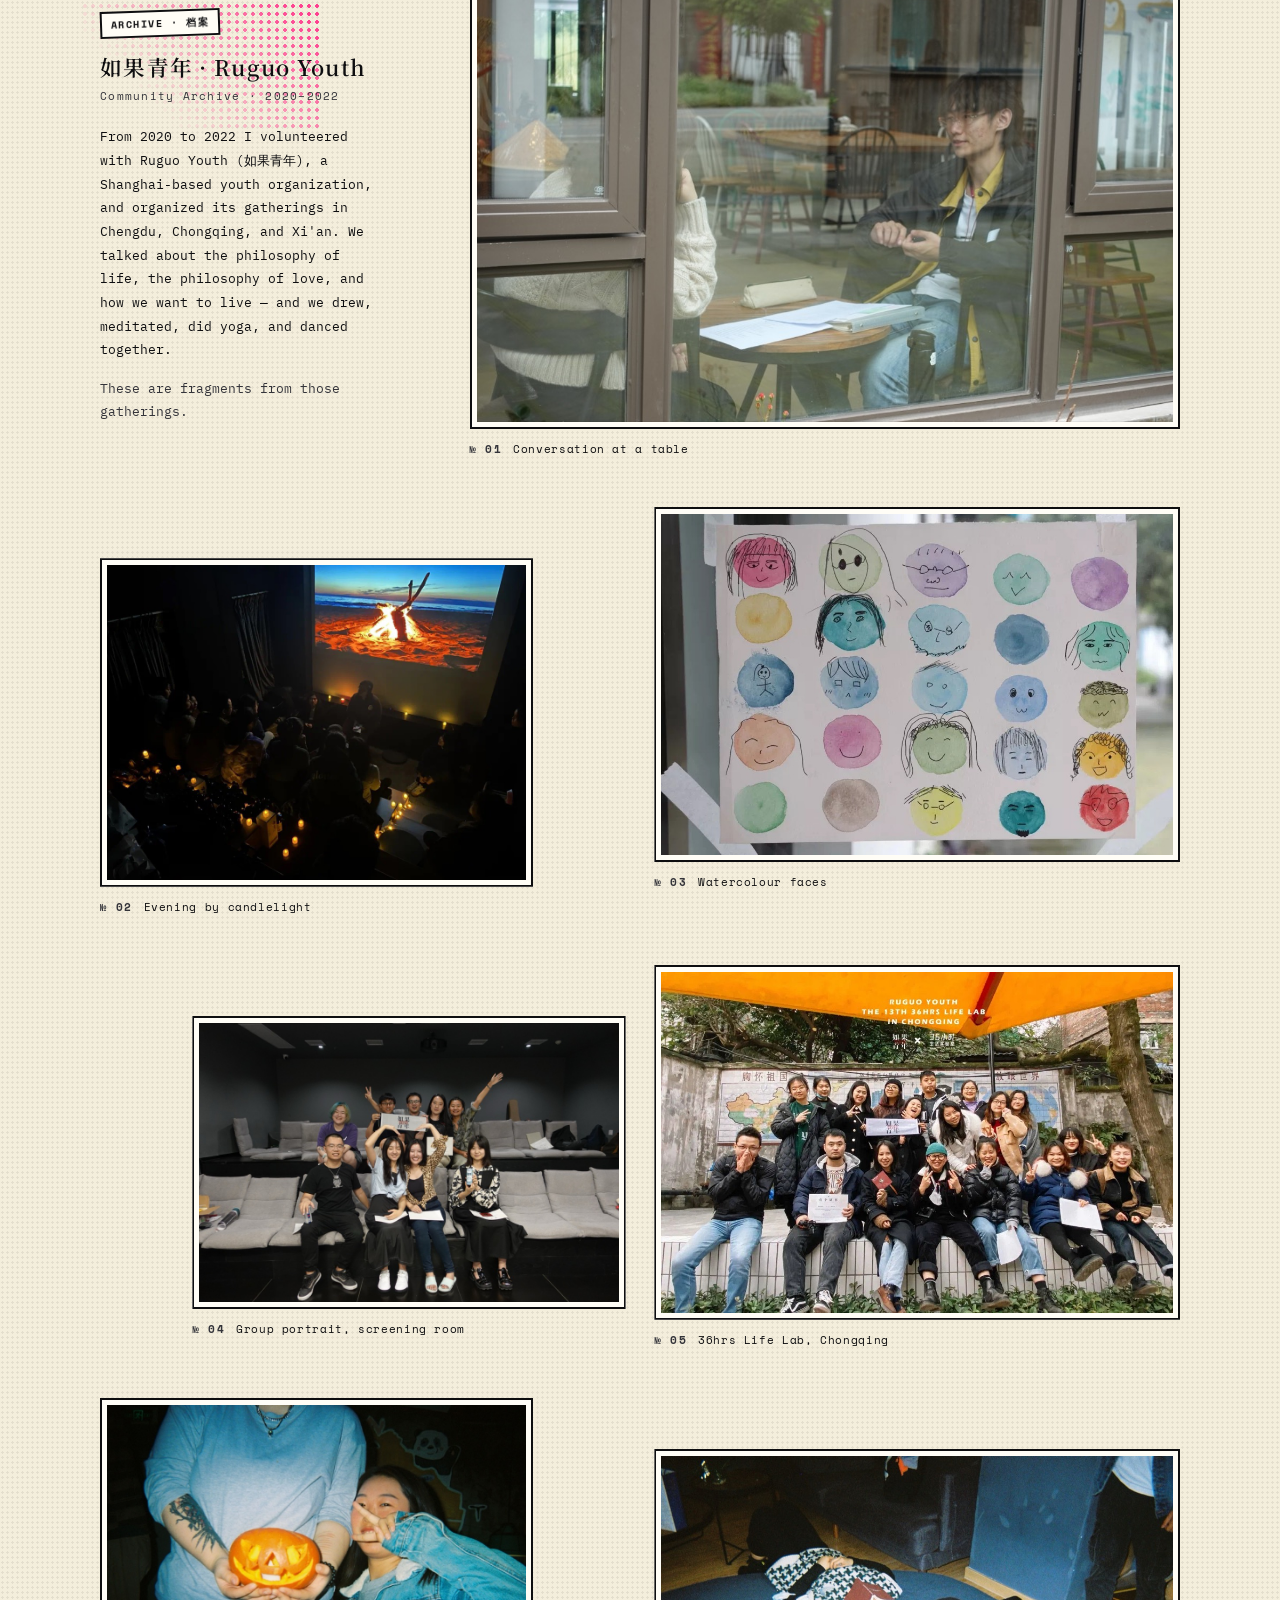
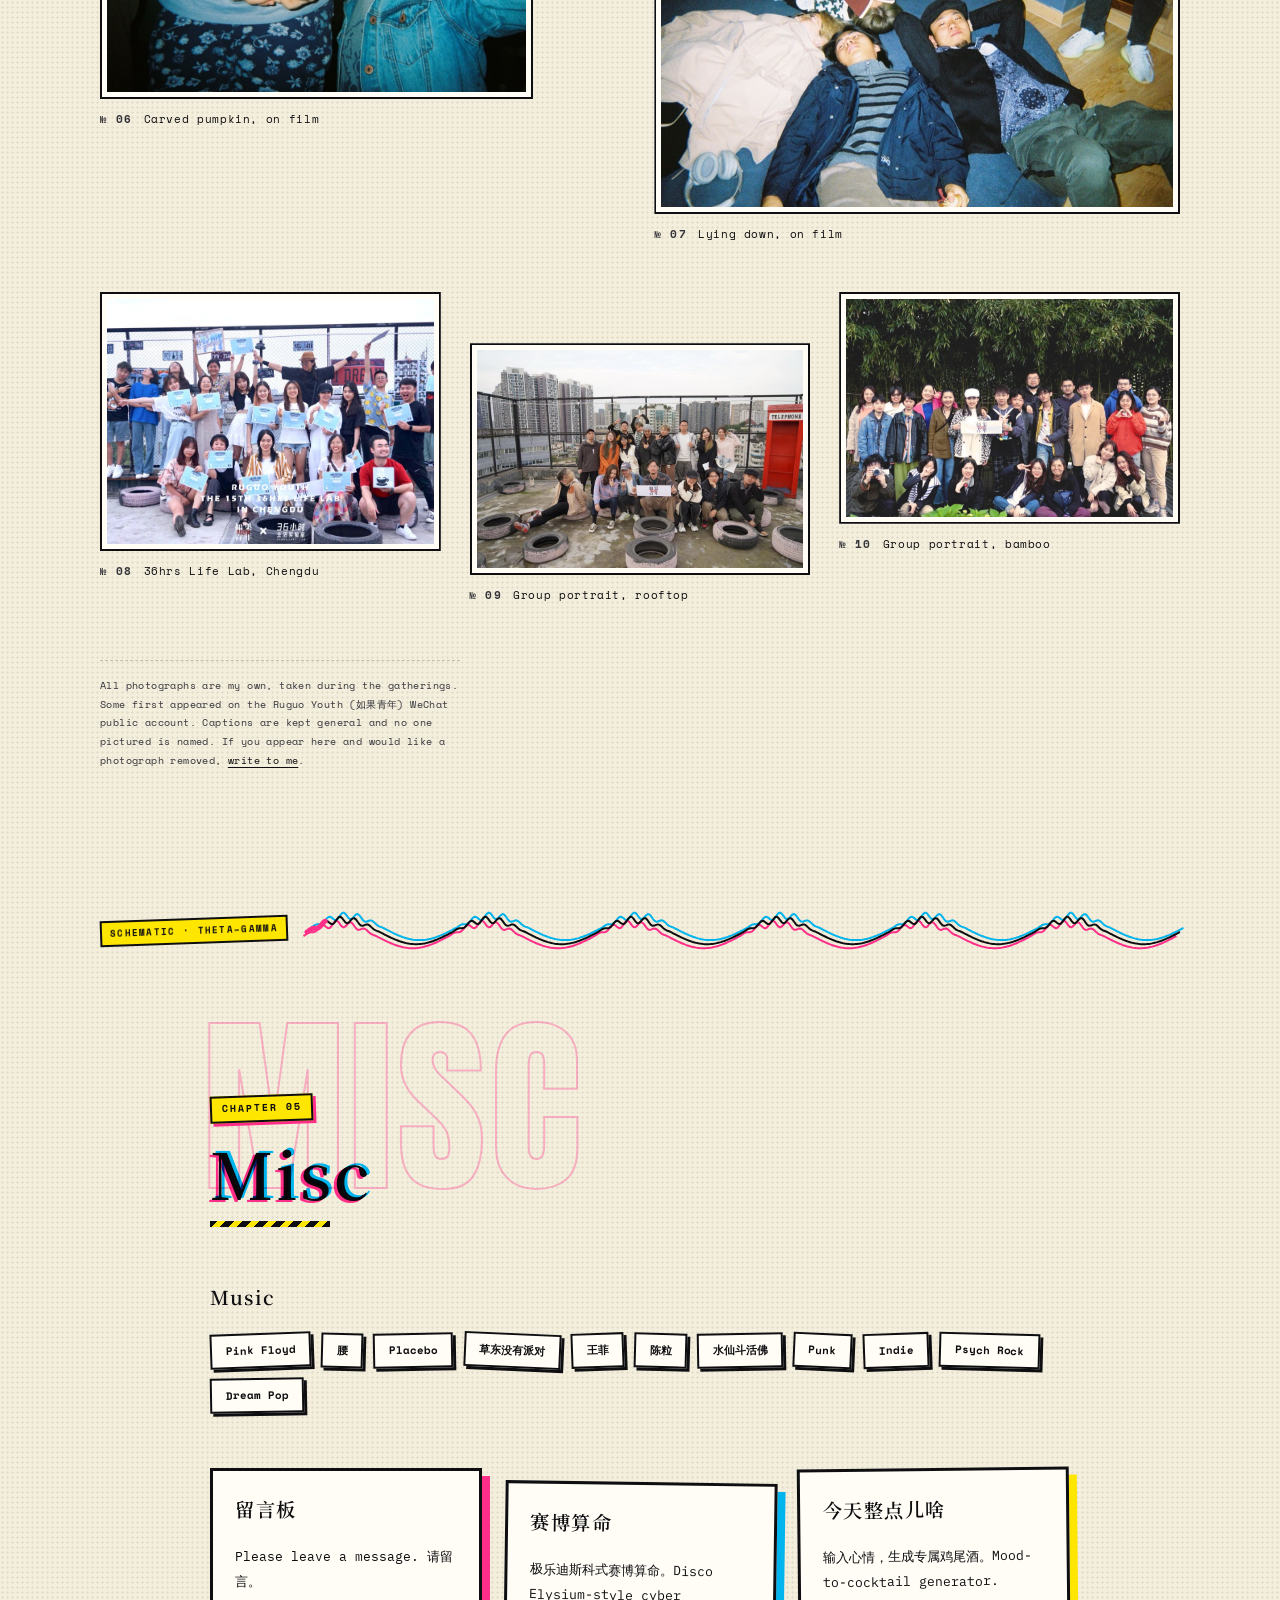
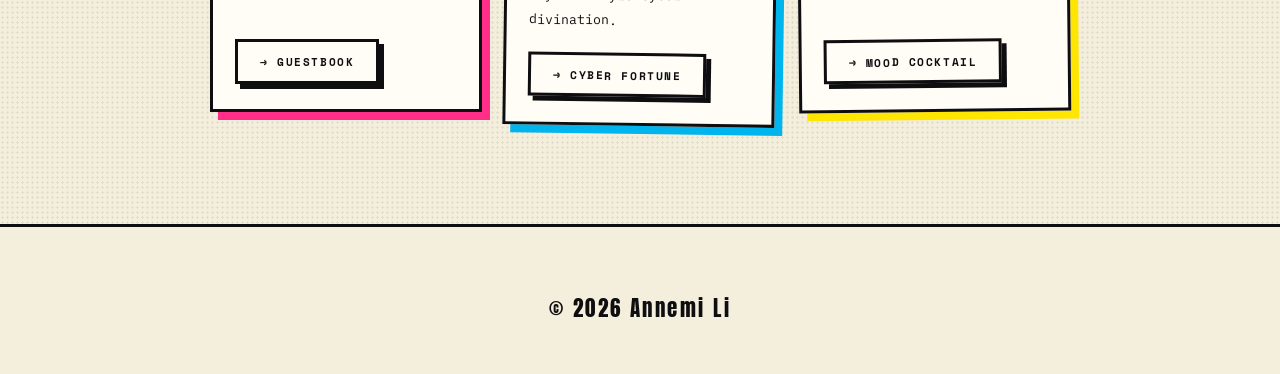
==== commit d1174549: "Rewrite Ruguo Youth intro and drop Misc "Elsewhere" Describe the volunteering in Annemi's own words:" ====
--- a/index.html
+++ b/index.html
@@ -18,7 +18,7 @@
 <link rel="preconnect" href="https://fonts.googleapis.com">
 <link rel="preconnect" href="https://fonts.gstatic.com" crossorigin>
 <link rel="stylesheet" href="https://fonts.googleapis.com/css2?family=Anton&family=Space+Mono:ital,wght@0,400;0,700;1,400&family=IBM+Plex+Mono:wght@300;400;500&family=Noto+Serif+SC:wght@200;300;400;600&display=swap">
-<link rel="stylesheet" href="assets/frames.css?v=20261105">
+<link rel="stylesheet" href="assets/frames.css?v=20261105b">
 </head>
 <body>
 
@@ -394,7 +394,7 @@
       <p class="series-hint">scroll →</p>
     </div>
 
-    <!-- ─── Ruguo Youth · Community Archive ───────────────────────────
+    <!-- ─── Ruguo Youth (如果青年) · Community Archive ───────────────────────────
          One <figure class="ra-panel"> per photograph; display order = source order.
          To remove a photo, delete its <figure> and its files in gallery/ruguo-youth/.
          Optional metadata (omit any attribute that isn't verified):
@@ -412,9 +412,10 @@
         <header class="archive-head">
           <span class="halftone" aria-hidden="true"></span>
           <p class="archive-label">Archive · 档案</p>
-          <h3 class="series-title" id="ruguo-title">如果青年 · If Youth</h3>
+          <h3 class="series-title" id="ruguo-title">如果青年 · Ruguo Youth</h3>
           <p class="archive-sub">Community Archive · 2020–2022</p>
-          <p class="archive-intro">Fragments from community mental health programs and creative workshops I helped organize across China between 2020 and 2022. An archive of shared spaces, creative expression, and collective experiences.</p>
+          <p class="archive-intro">From 2020 to 2022 I volunteered with Ruguo Youth (如果青年), a Shanghai-based youth organization, and organized its gatherings in Chengdu, Chongqing, and Xi'an. We talked about the philosophy of life, the philosophy of love, and how we want to live — and we drew, meditated, did yoga, and danced together.</p>
+          <p class="archive-intro">These are fragments from those gatherings.</p>
         </header>
 
         <figure class="ra-panel ra-w8" id="ry-01">
@@ -491,8 +492,8 @@
       </div>
 
       <p class="archive-note">
-        All photographs are my own, taken while documenting the programs.
-        Some first appeared on the If Youth (如果青年) WeChat public account.
+        All photographs are my own, taken during the gatherings.
+        Some first appeared on the Ruguo Youth (如果青年) WeChat public account.
         Captions are kept general and no one pictured is named.
         If you appear here and would like a photograph removed, <a href="mailto:lis125@miamioh.edu">write to me</a>.
       </p>
@@ -526,14 +527,6 @@
         <span class="t">Dream Pop</span>
       </div>
     </div>
-    <div class="int-block">
-      <h3>Elsewhere</h3>
-      <p>
-        Community organizer (2020–2022) — coordinated mental health programs,
-        meditation, peer support, and creative expression workshops across 10+
-        provinces in China. Late-night gamer. Film lover. Perpetual tinkerer.
-      </p>
-    </div>
   </div>
 
   <div class="misc-panels fade-in">
--- a/assets/frames.css
+++ b/assets/frames.css
@@ -1075,6 +1075,7 @@
   color: var(--graphite); margin: 0.35rem 0 1.2rem;
 }
 .archive-intro { font-size: 0.8rem; line-height: 1.85; max-width: 34ch; }
+.archive-intro + .archive-intro { margin-top: 0.9rem; color: var(--graphite); }
 
 /* Layout slots: width (span) and start column. */
 .ra-w4 { grid-column-end: span 4; }
@@ -1213,7 +1214,7 @@
 .lb-close { position: absolute; top: clamp(0.9rem, 3vw, 2.2rem); right: clamp(0.9rem, 3vw, 2.2rem); z-index: 1; }
 
 /* ═══ Misc ════════════════════════════════════════════════════ */
-.interests-layout { display: grid; grid-template-columns: 1fr 1fr; gap: 3.5rem; }
+.interests-layout { display: grid; grid-template-columns: 1fr; gap: 3.5rem; }
 
 .int-block h3 {
   font-family: var(--serif);
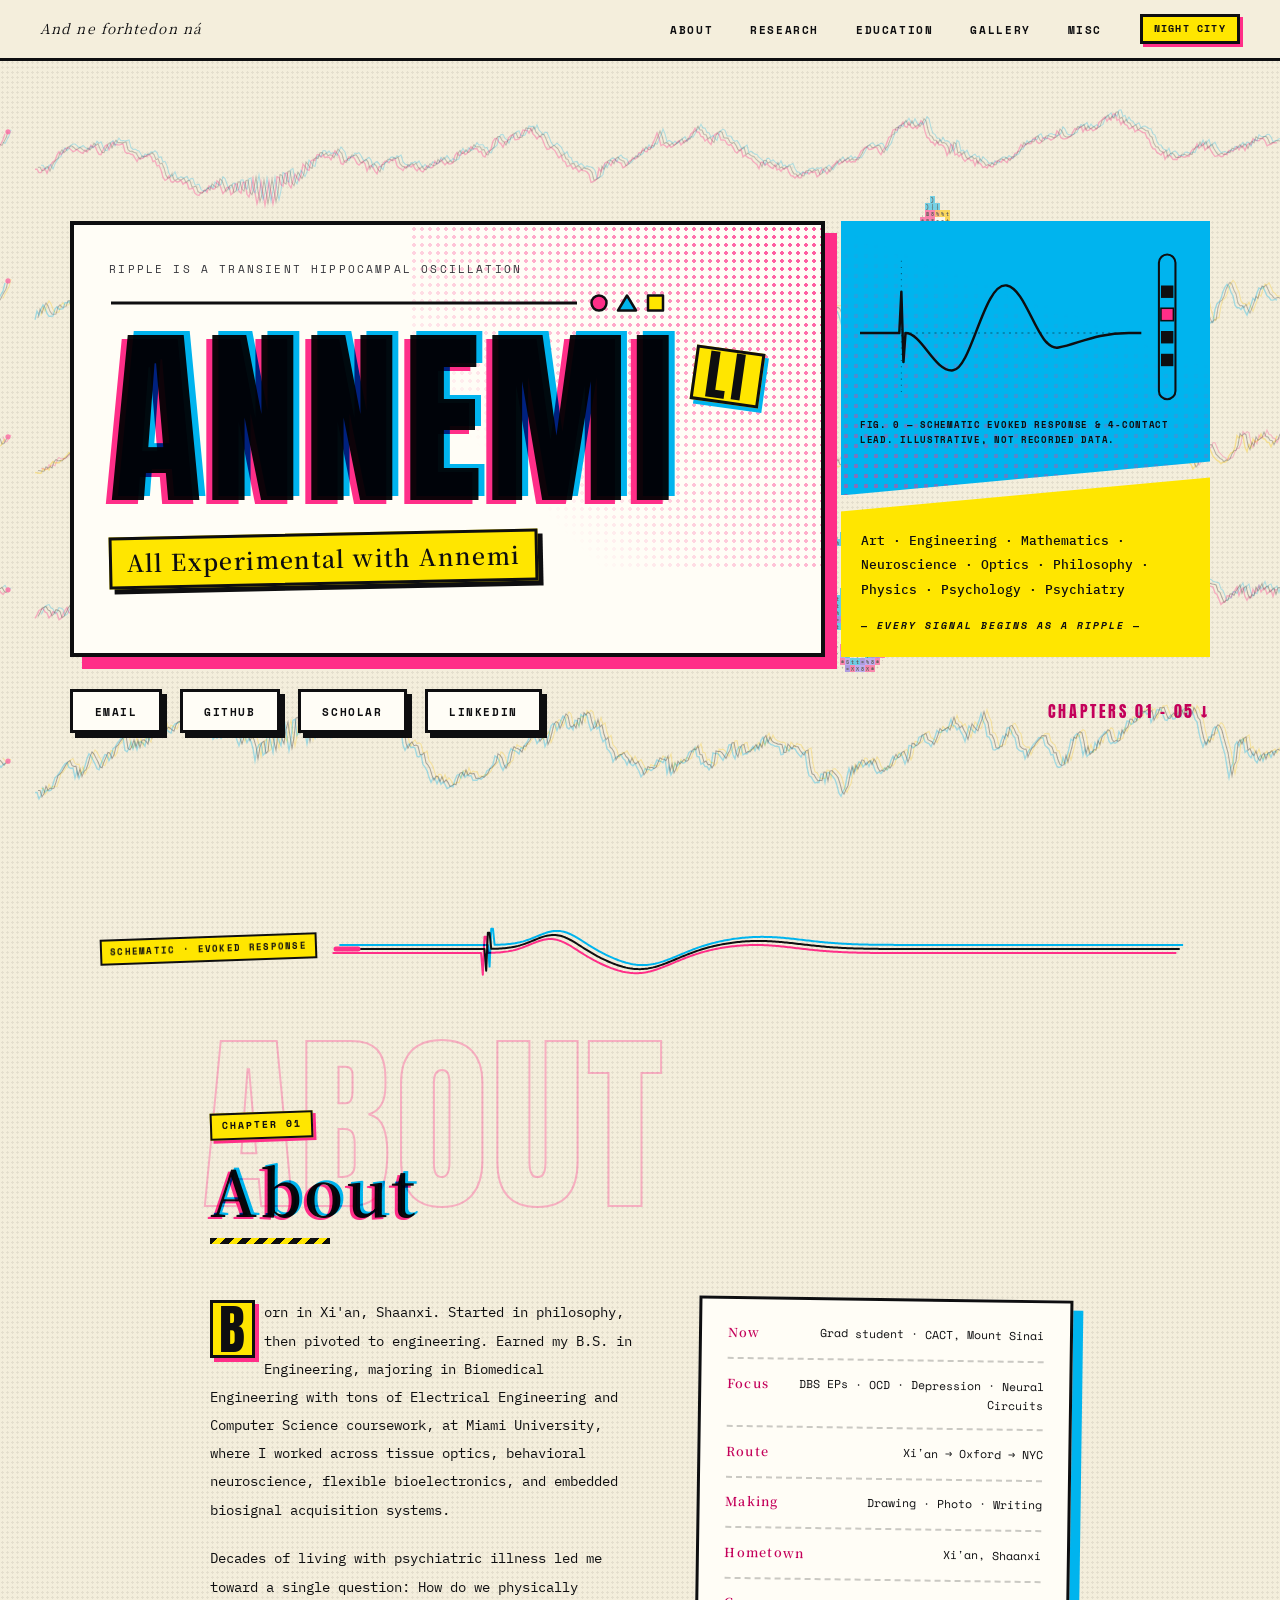
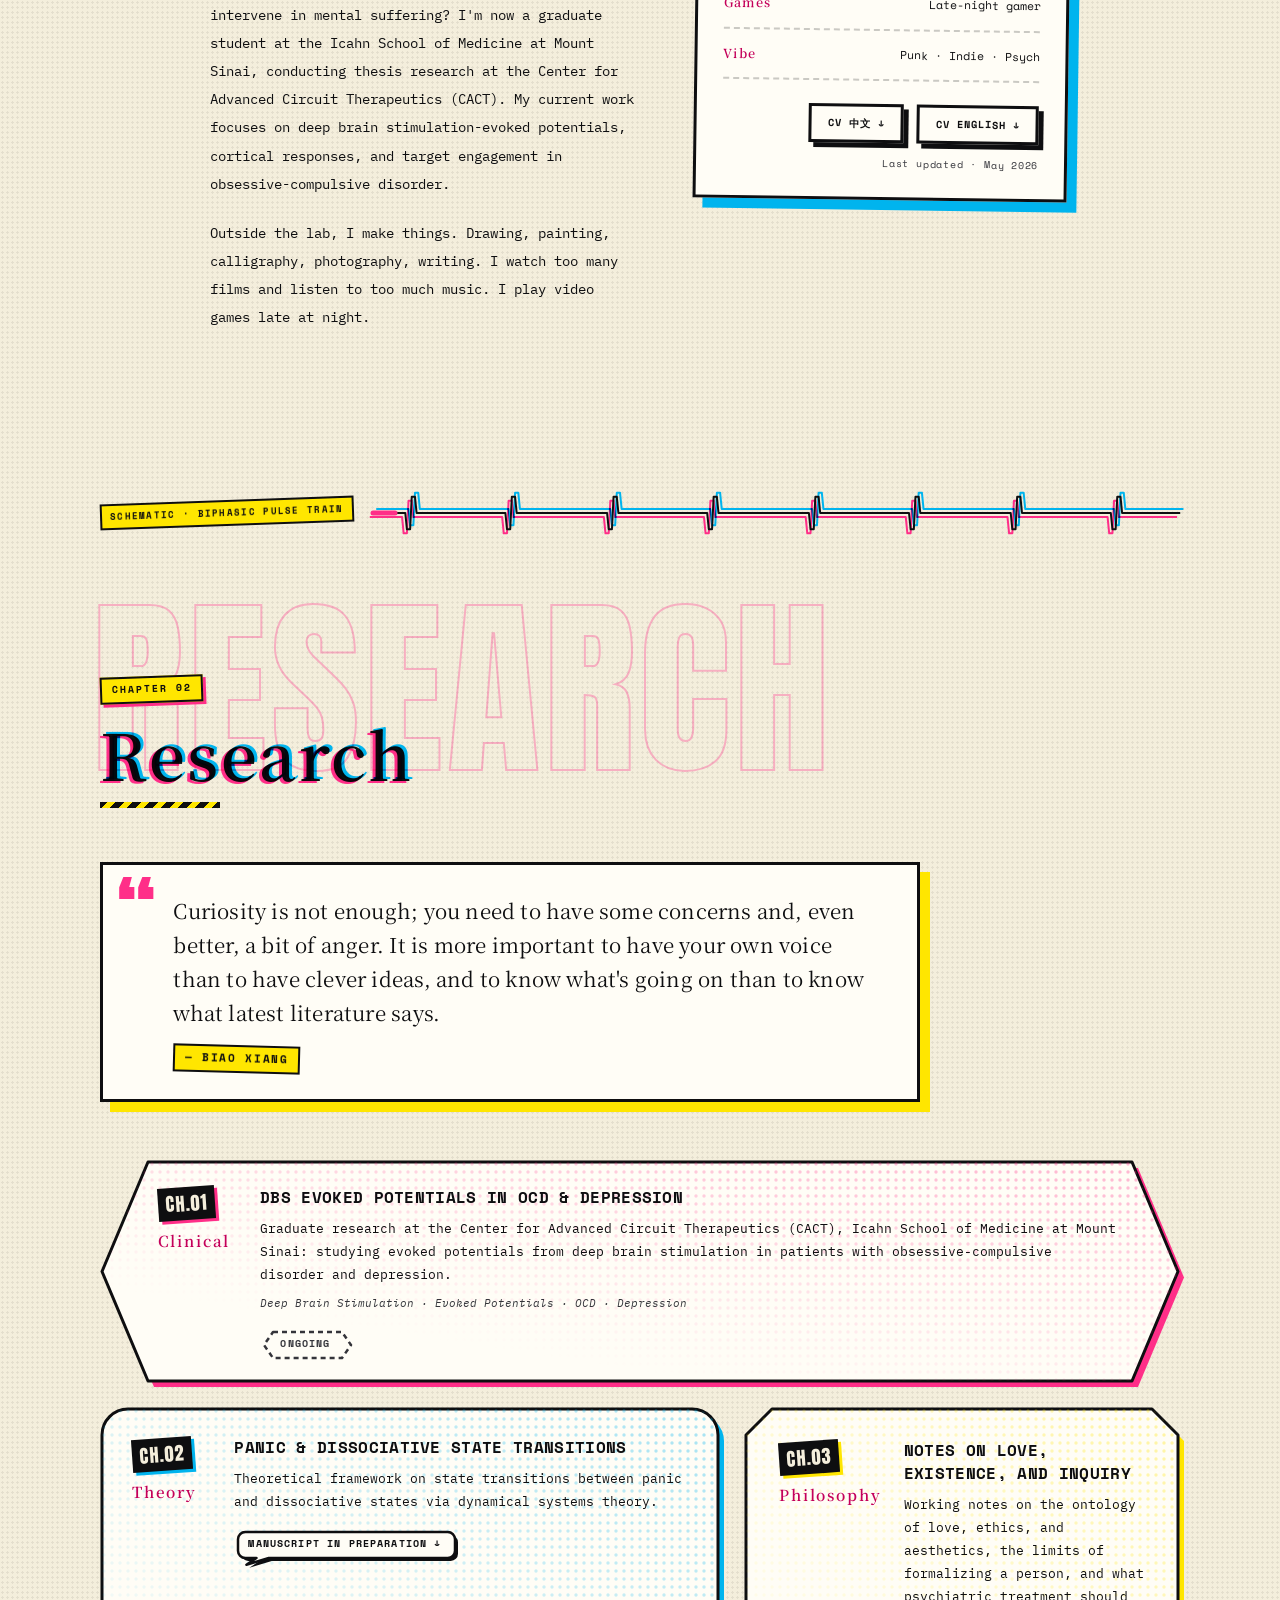
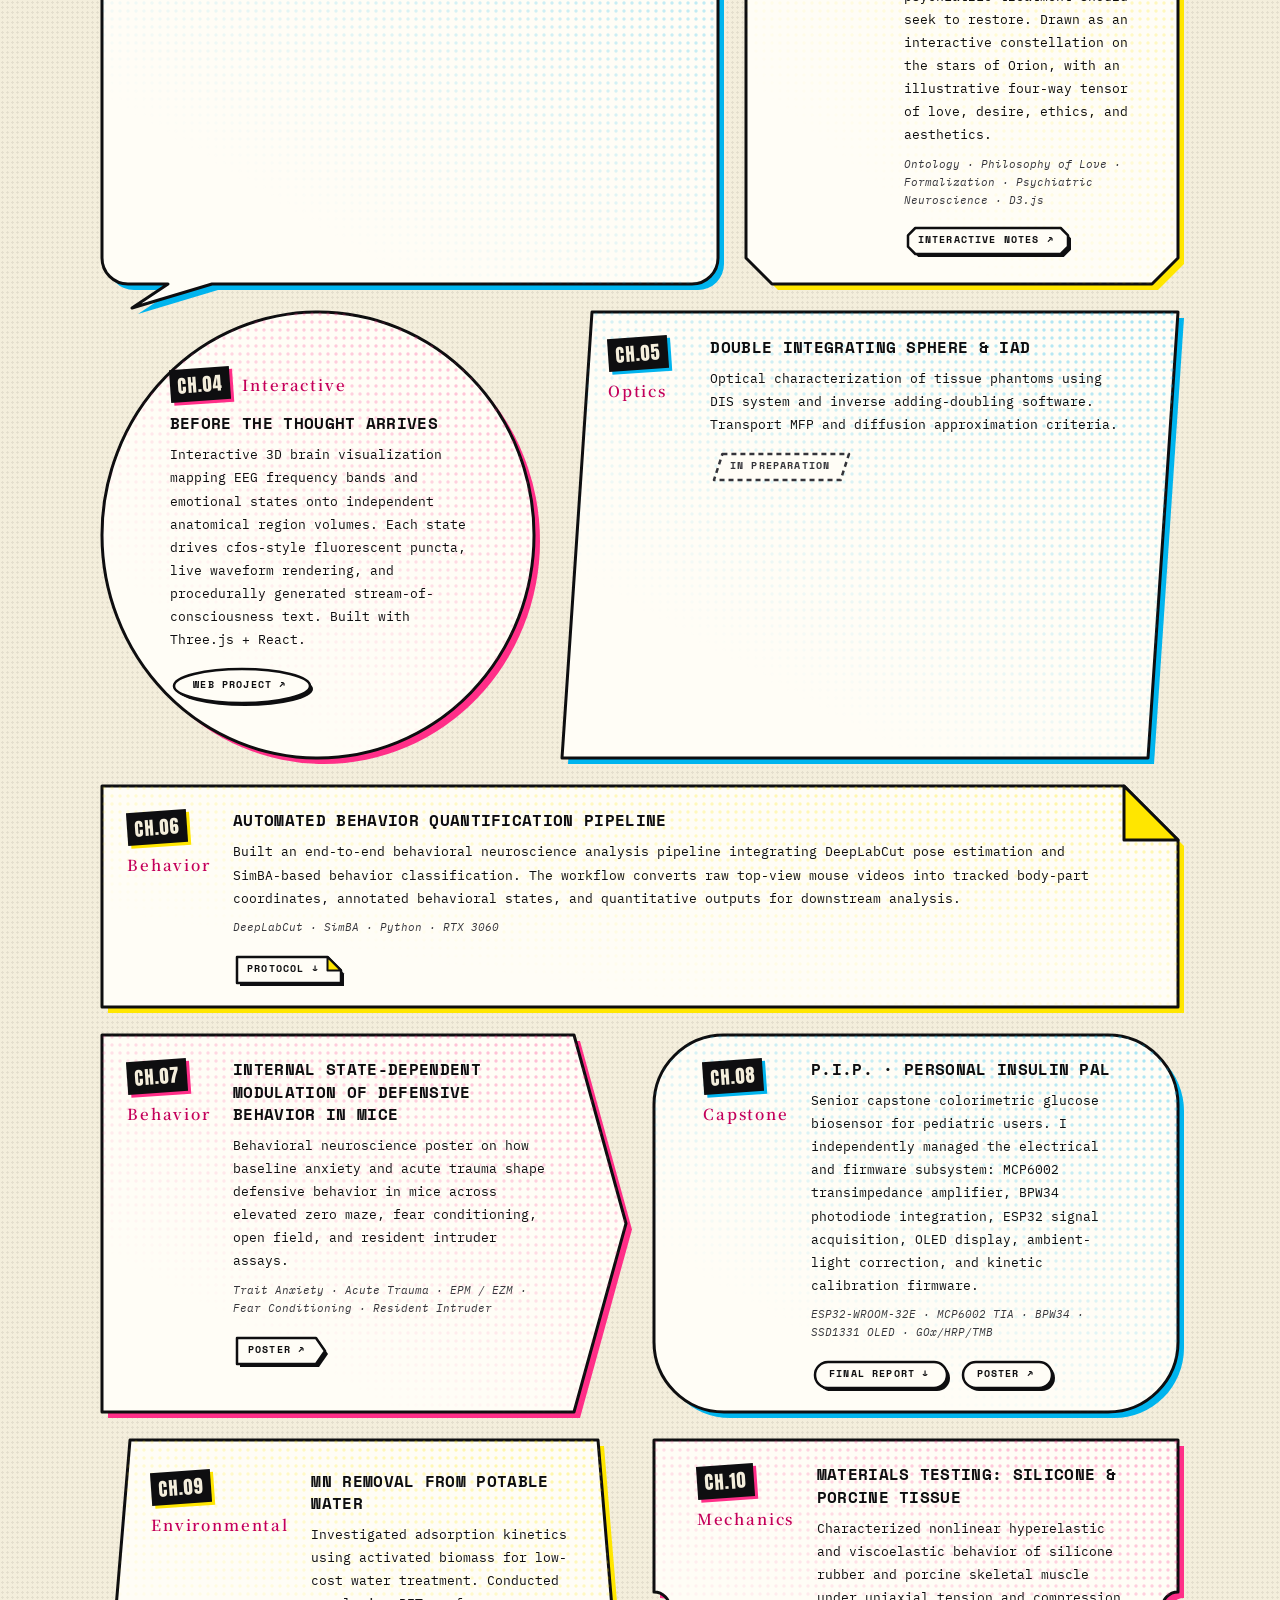
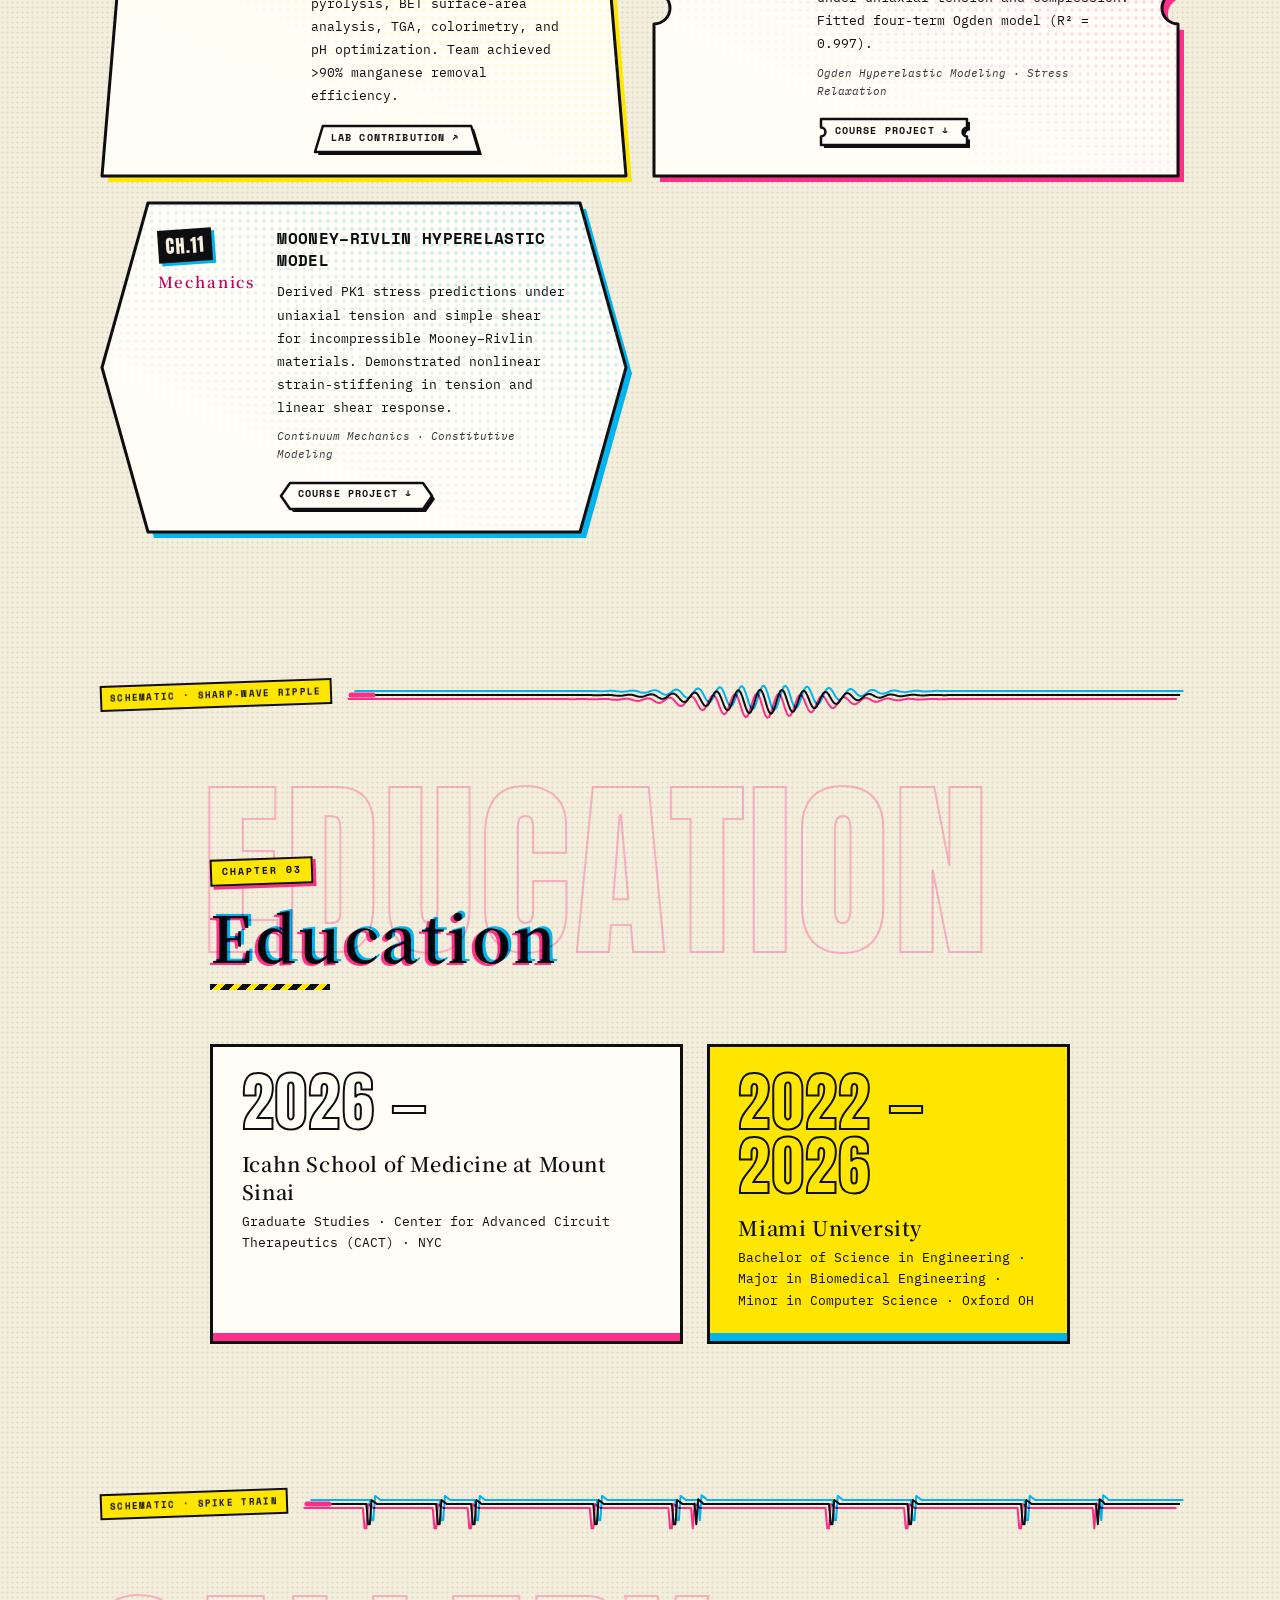
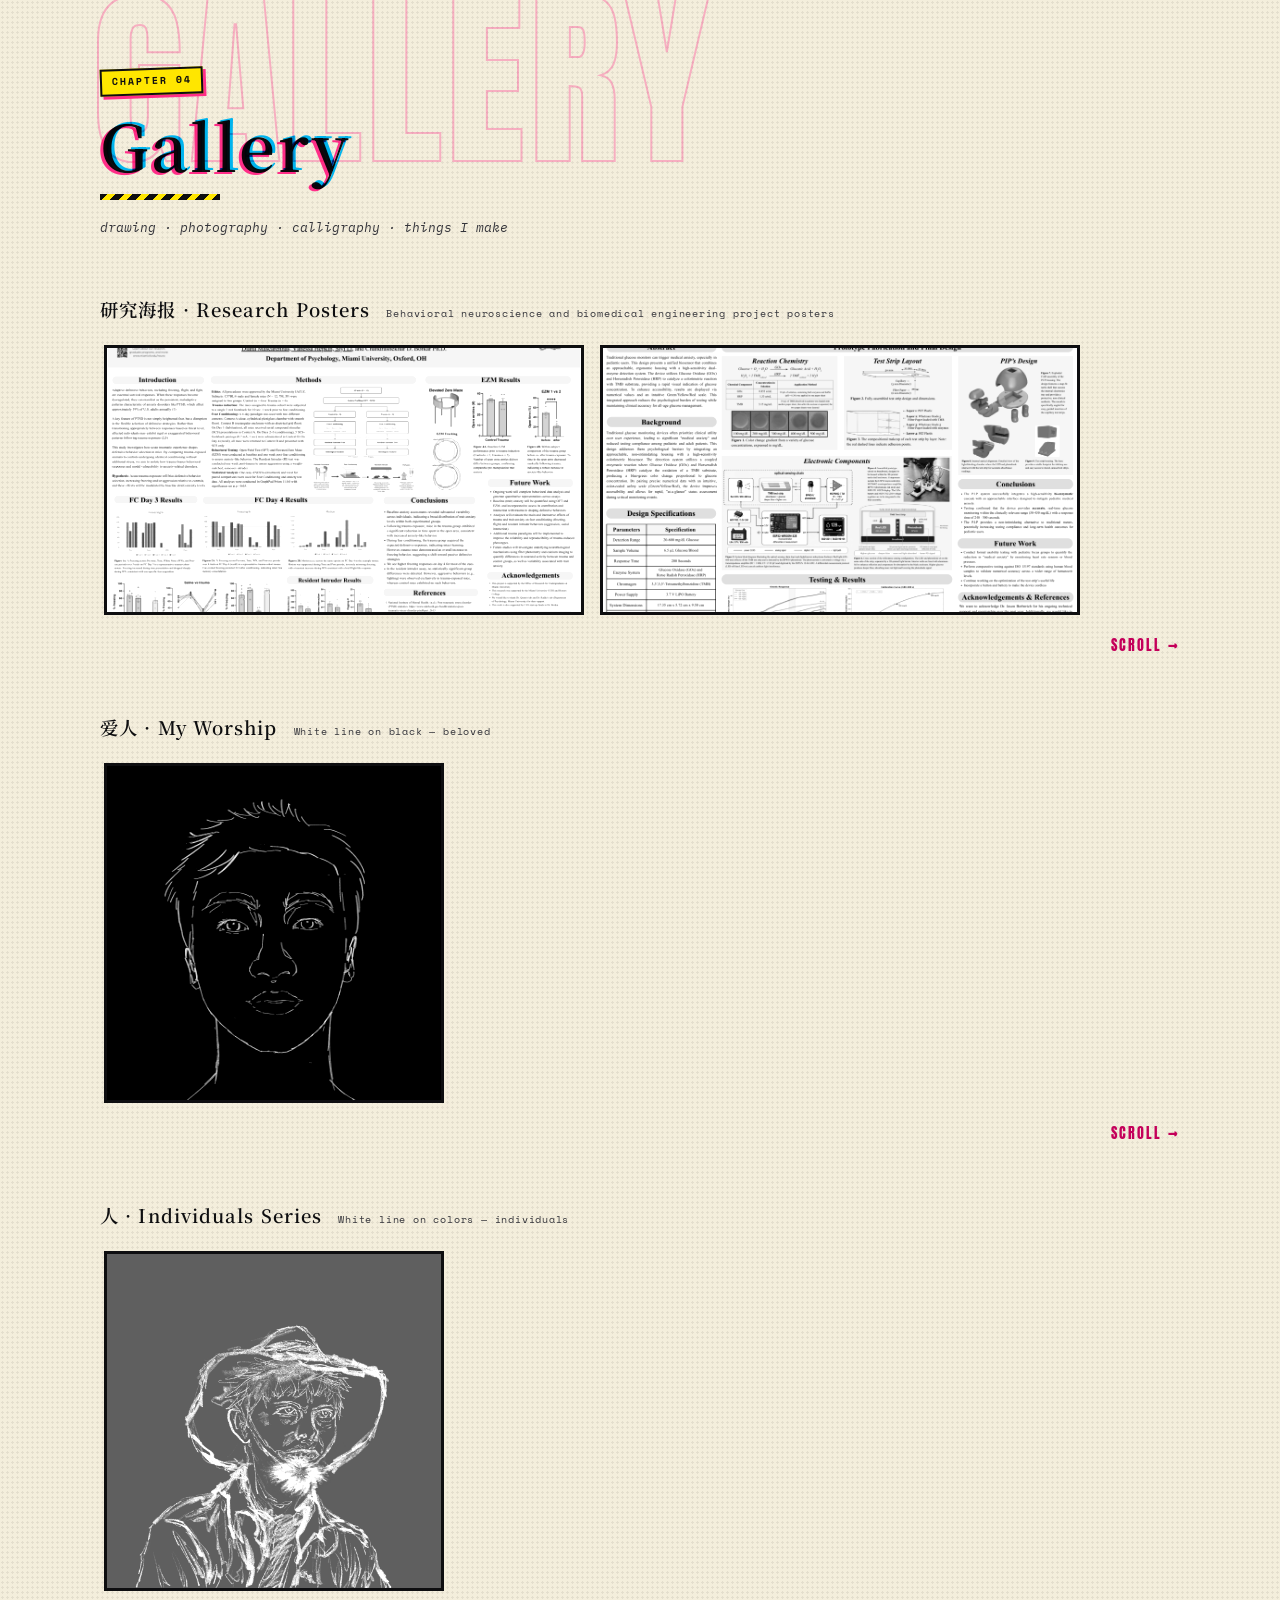
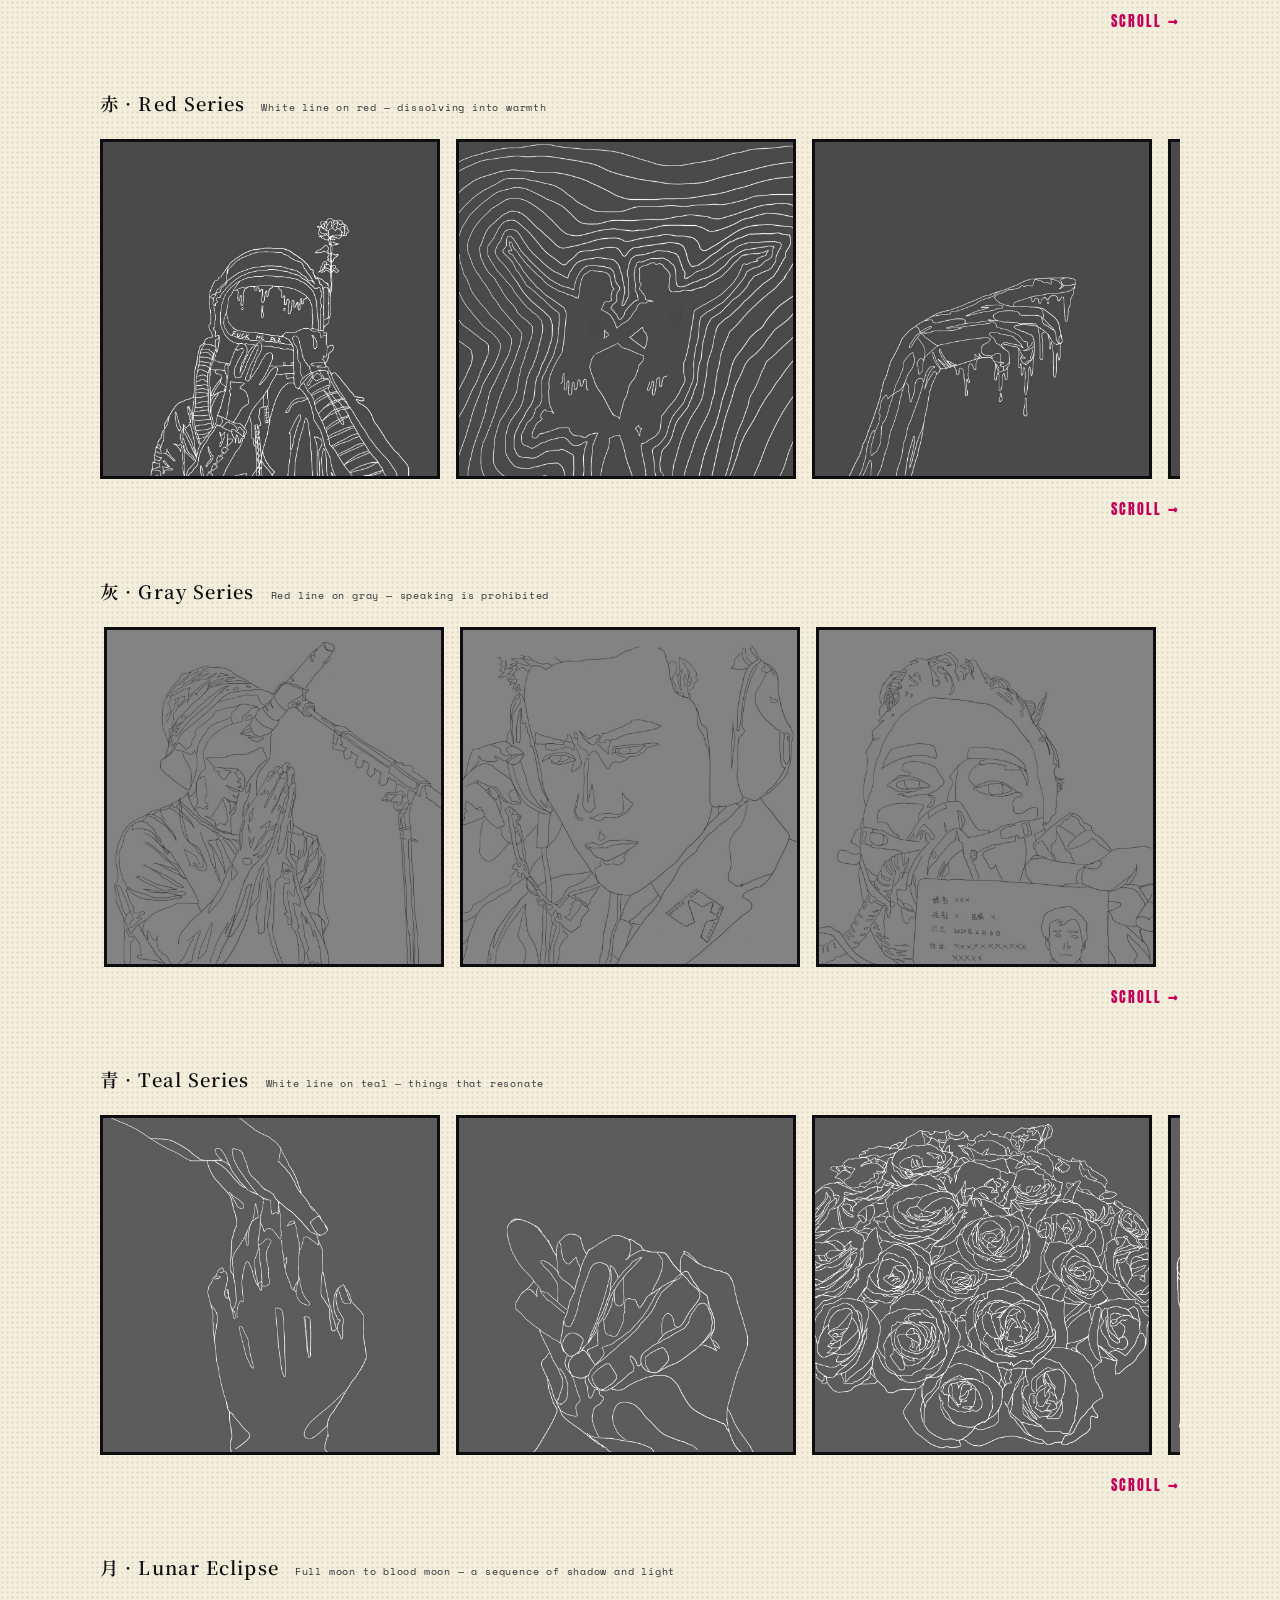
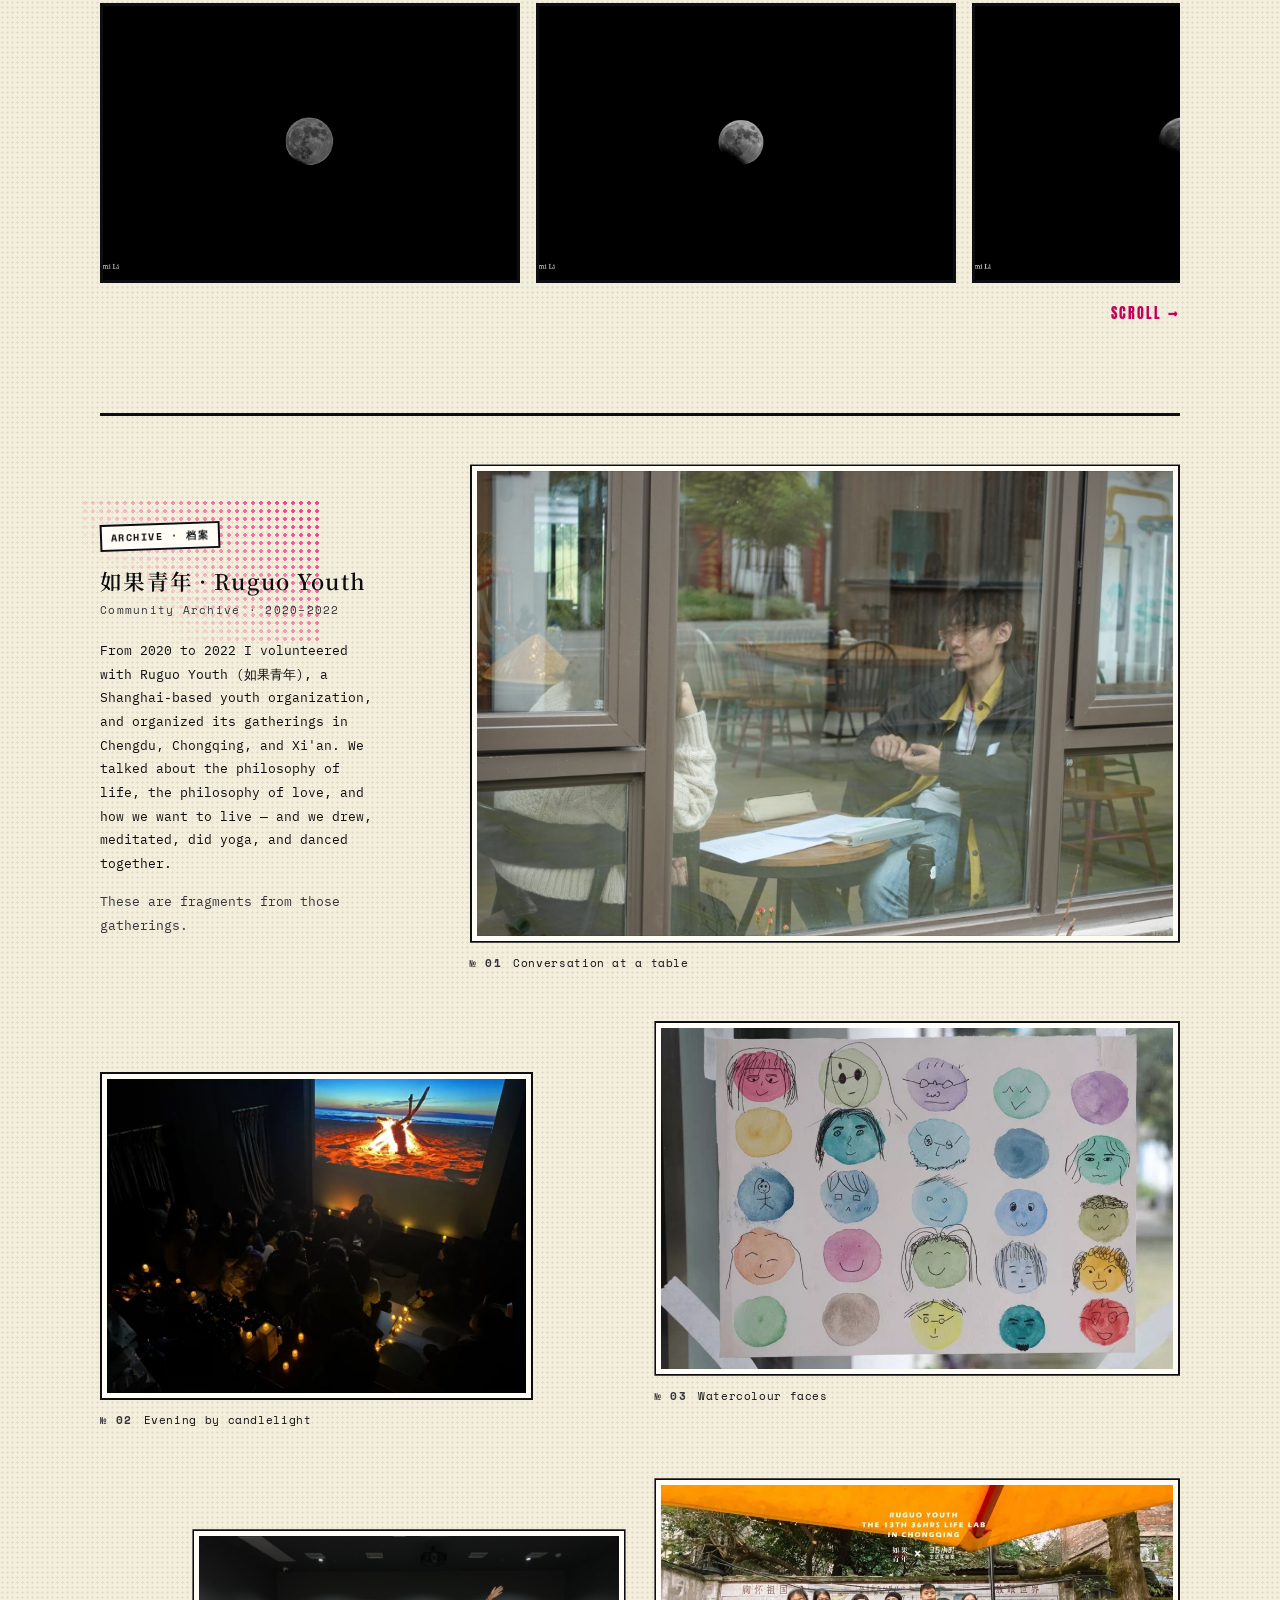
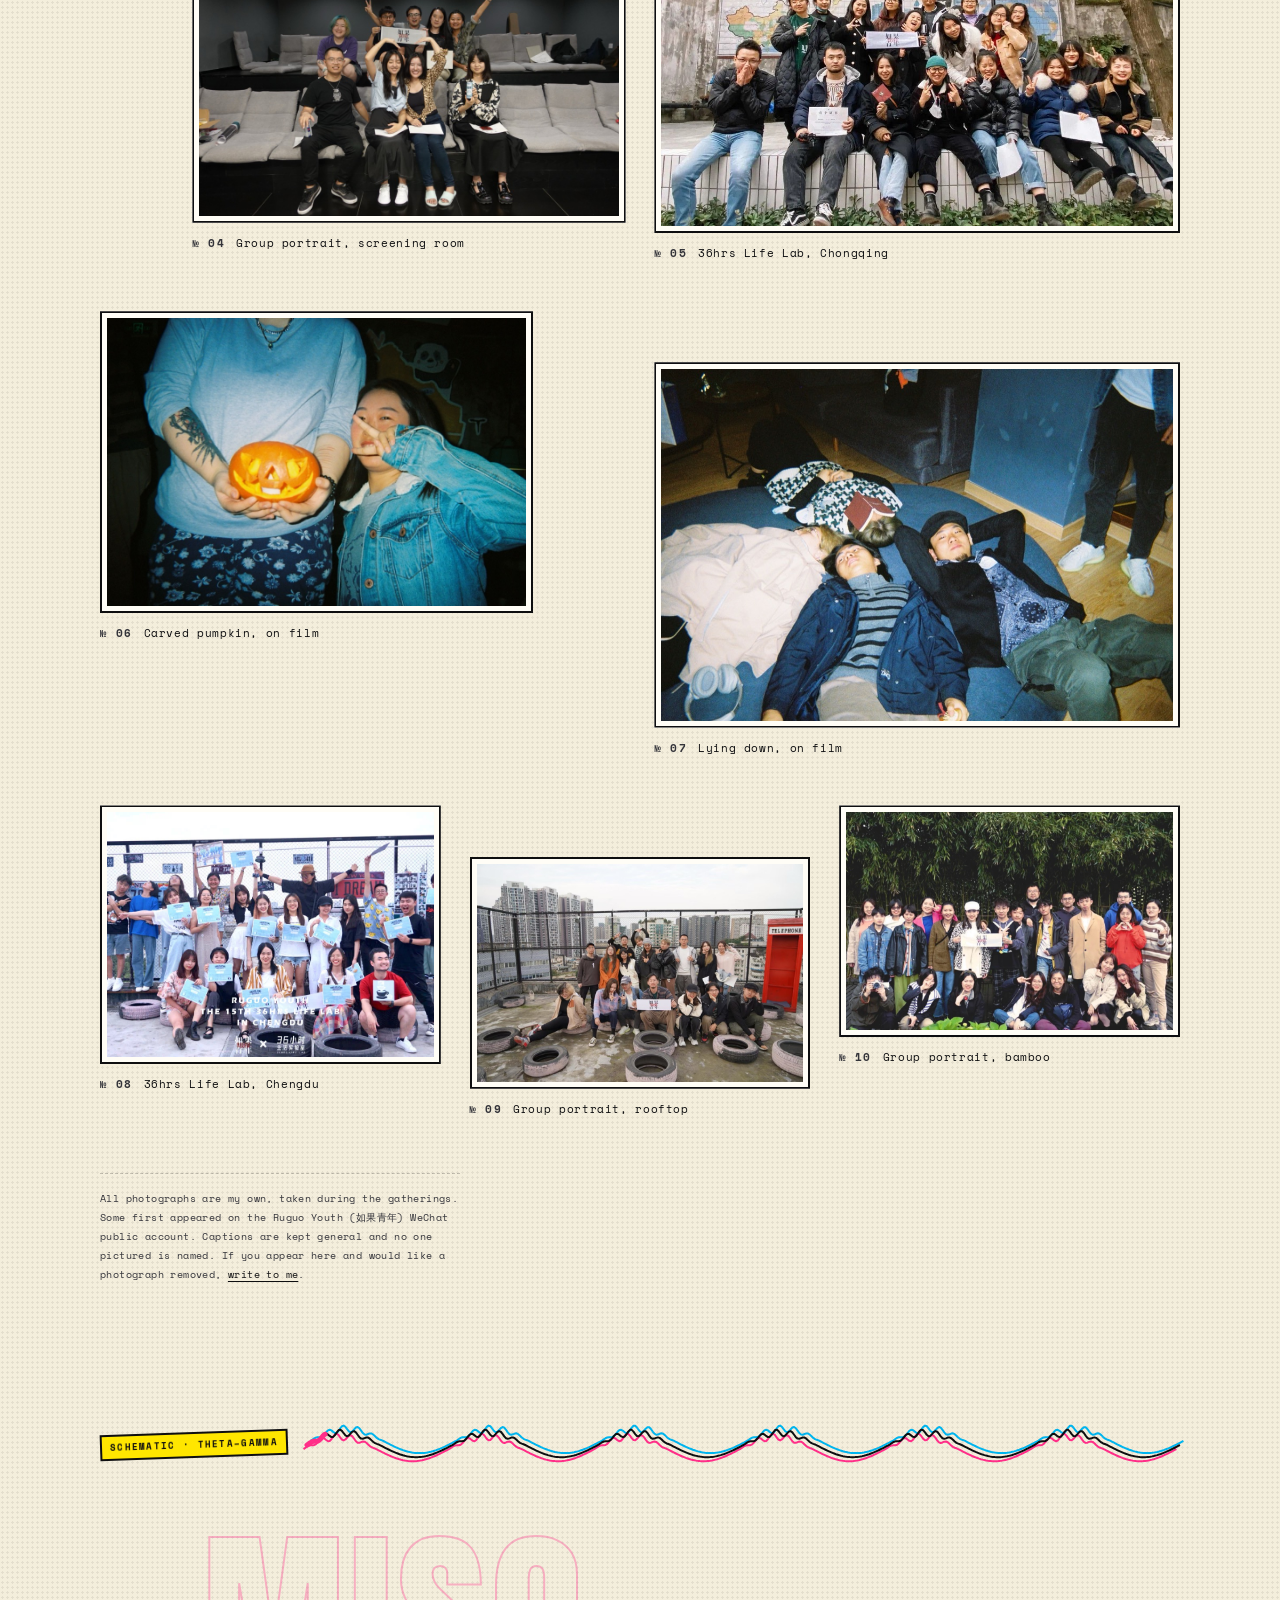
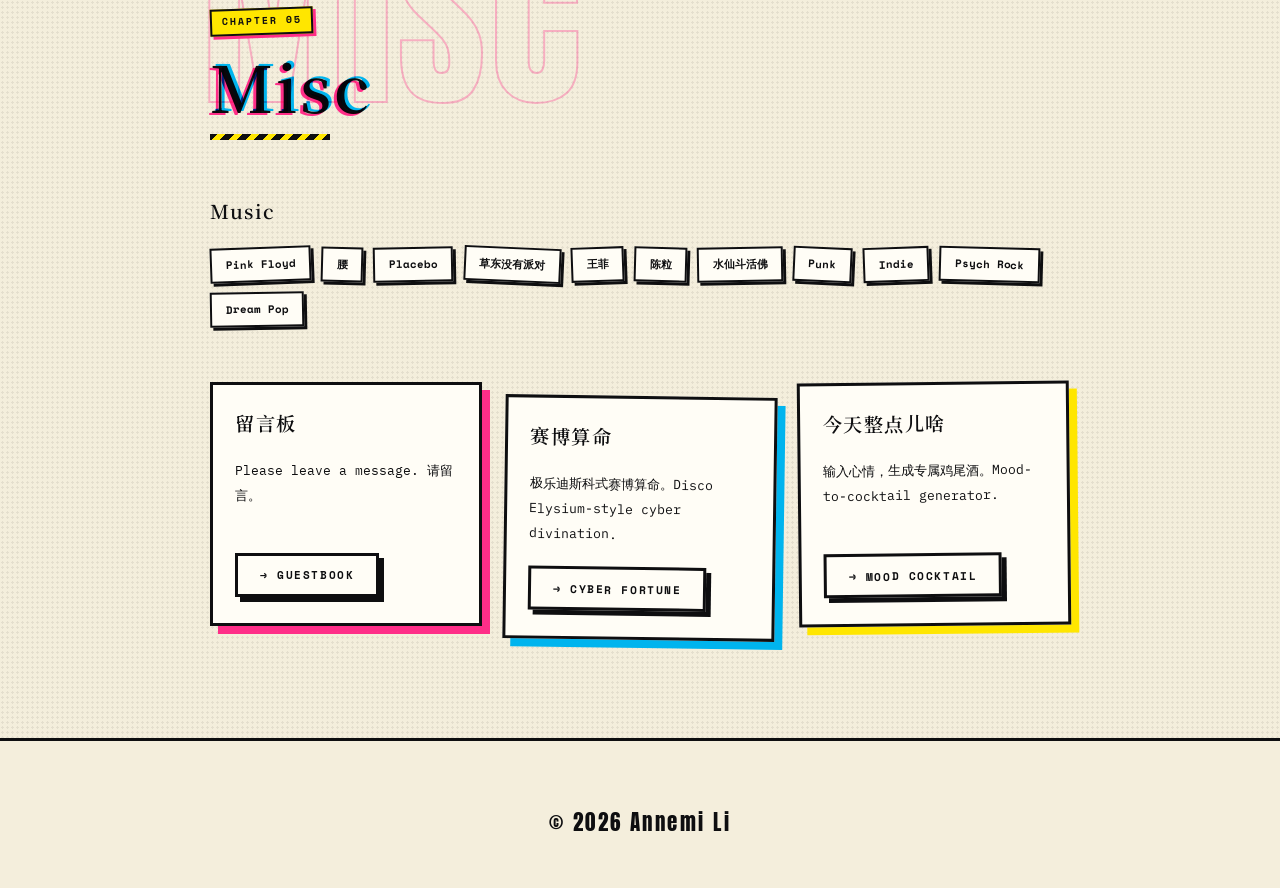
==== commit a4e93e18: "Add Notes on love, existence, and inquiry Co-Authored-By: Claude Opus 5.5 <noreply@anthropic.com>" ====
--- a/index.html
+++ b/index.html
@@ -185,6 +185,15 @@
       </div>
     </article>
     <article class="research-item">
+      <div class="r-tag">Philosophy</div>
+      <div>
+        <h3>Notes on Love, Existence, and Inquiry</h3>
+        <p>Working notes on the ontology of love, ethics, and aesthetics, the limits of formalizing a person, and what psychiatric treatment should seek to restore. Drawn as an interactive constellation on the stars of Orion, with an illustrative four-way tensor of love, desire, ethics, and aesthetics.</p>
+        <div class="meta">Ontology · Philosophy of Love · Formalization · Psychiatric Neuroscience · D3.js</div>
+        <a href="notes/" target="_blank" class="status ready">Interactive Notes ↗</a>
+      </div>
+    </article>
+    <article class="research-item">
       <div class="r-tag">Interactive</div>
       <div>
         <h3>Before The Thought Arrives</h3>
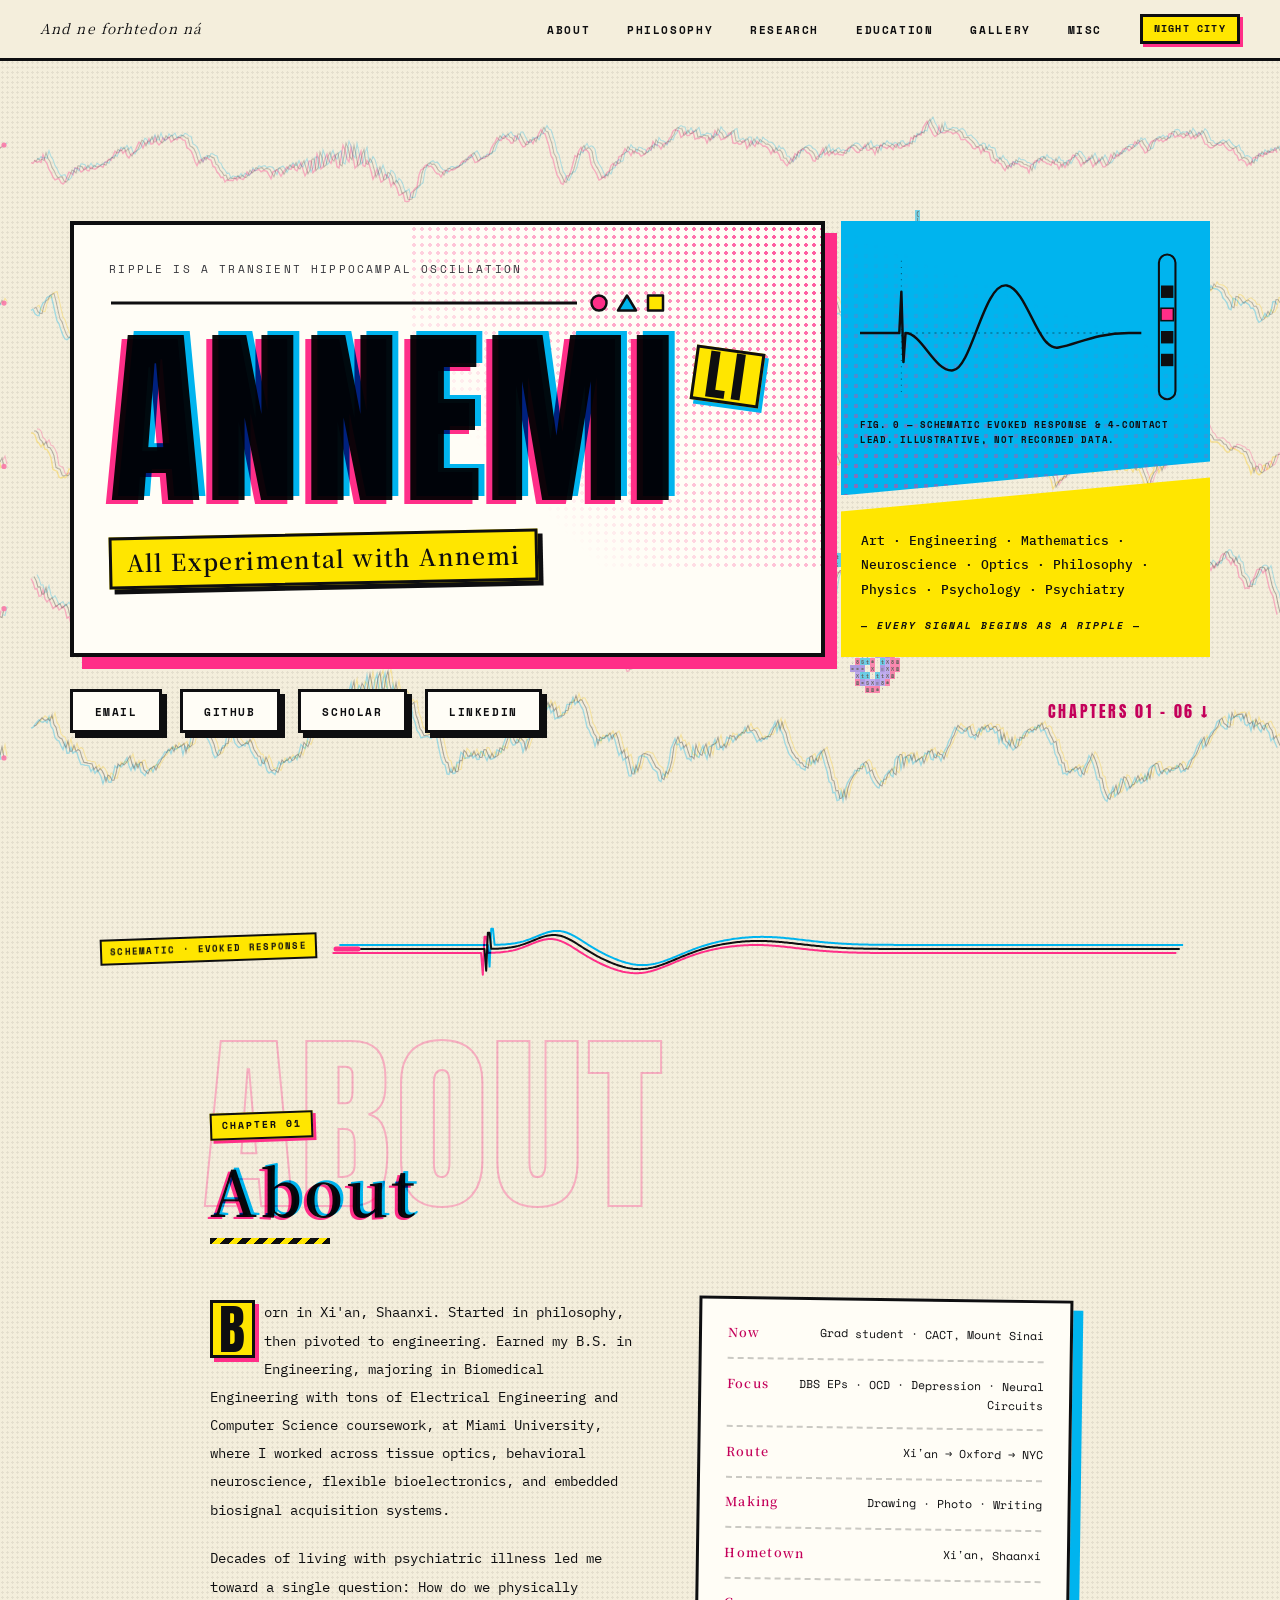
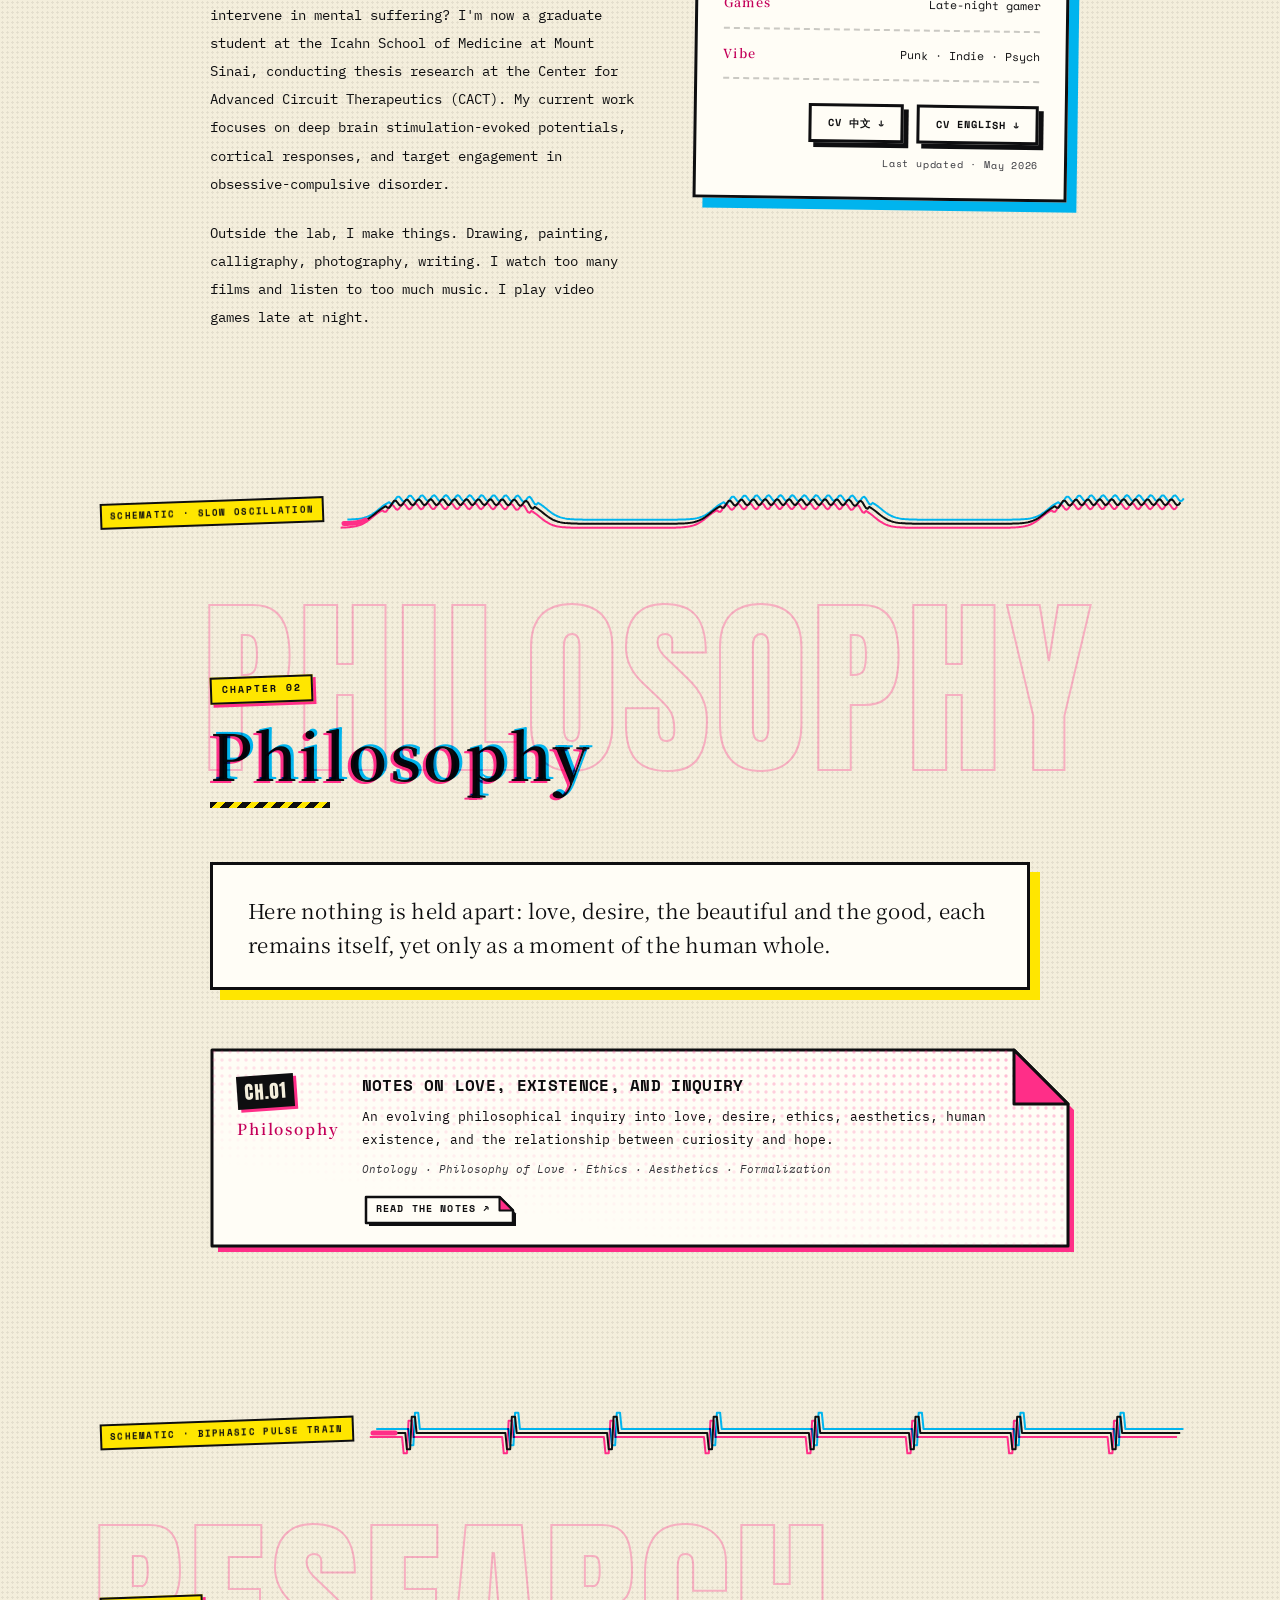
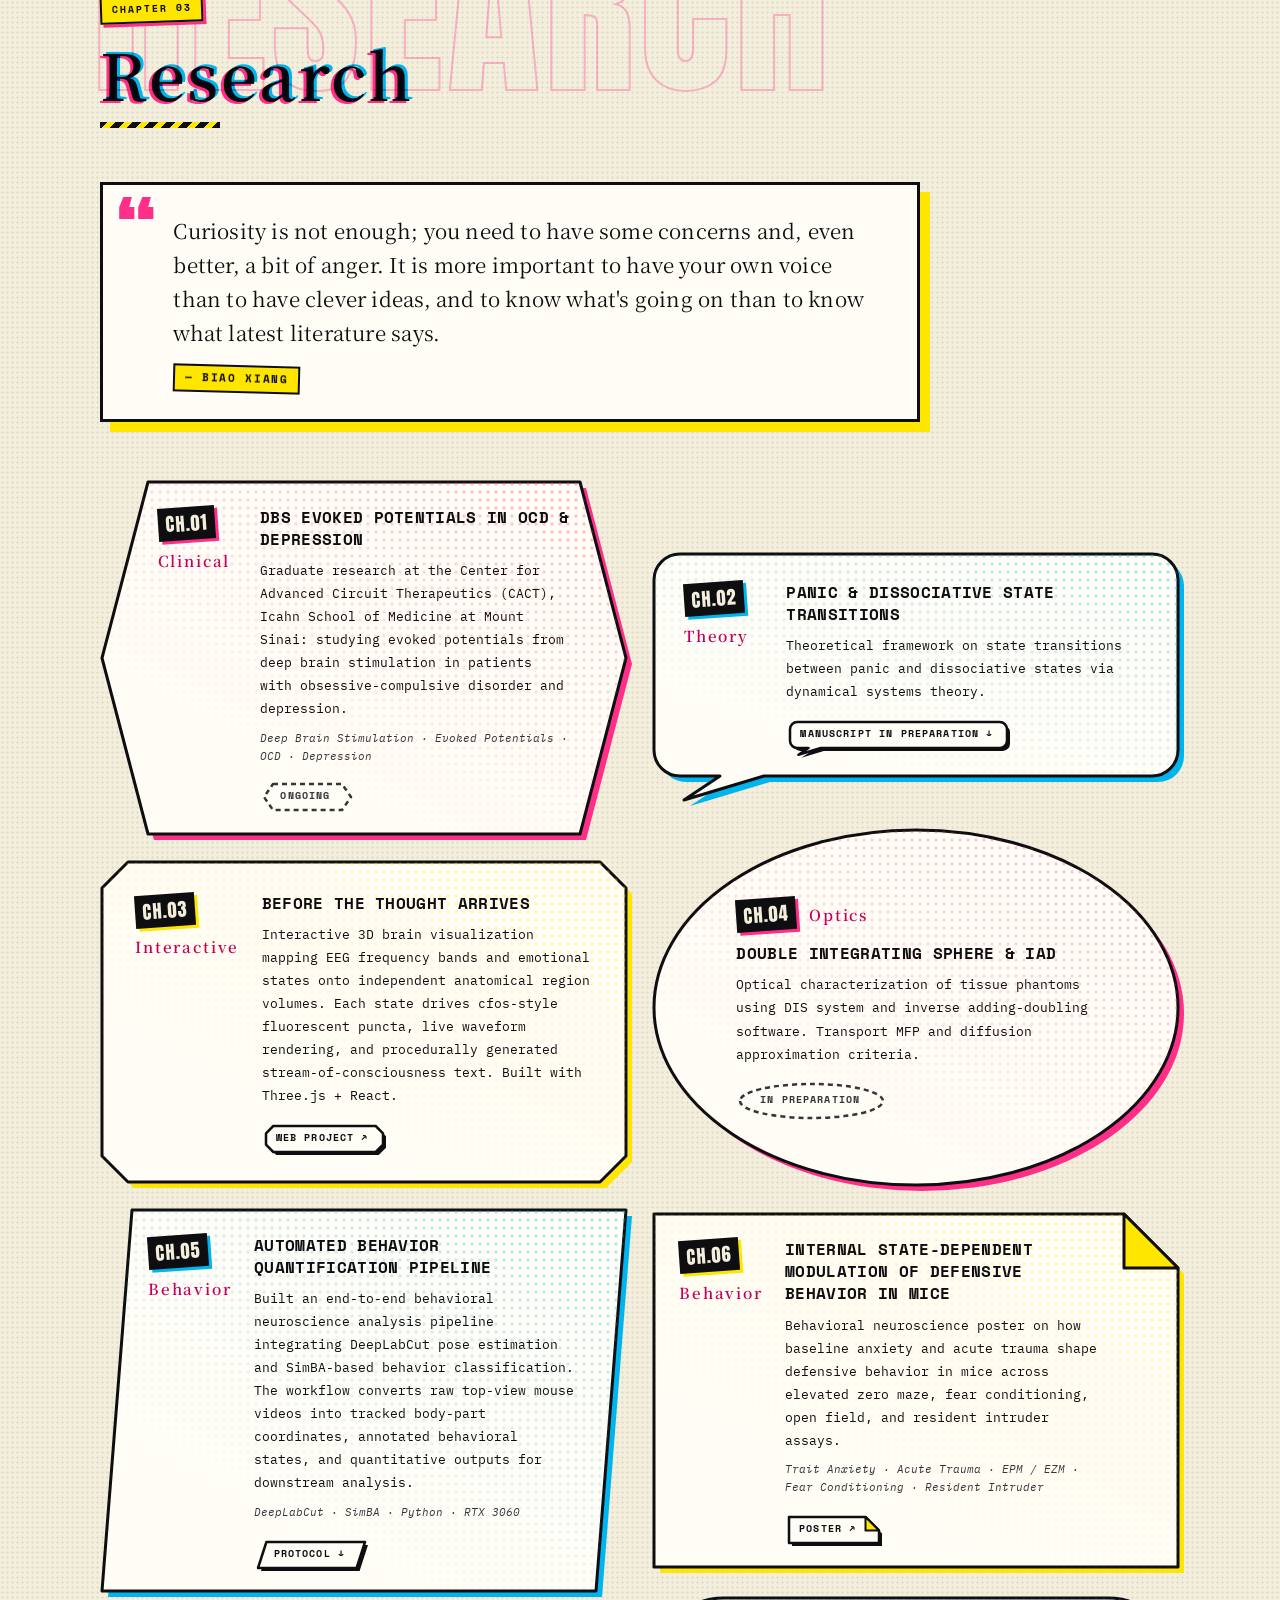
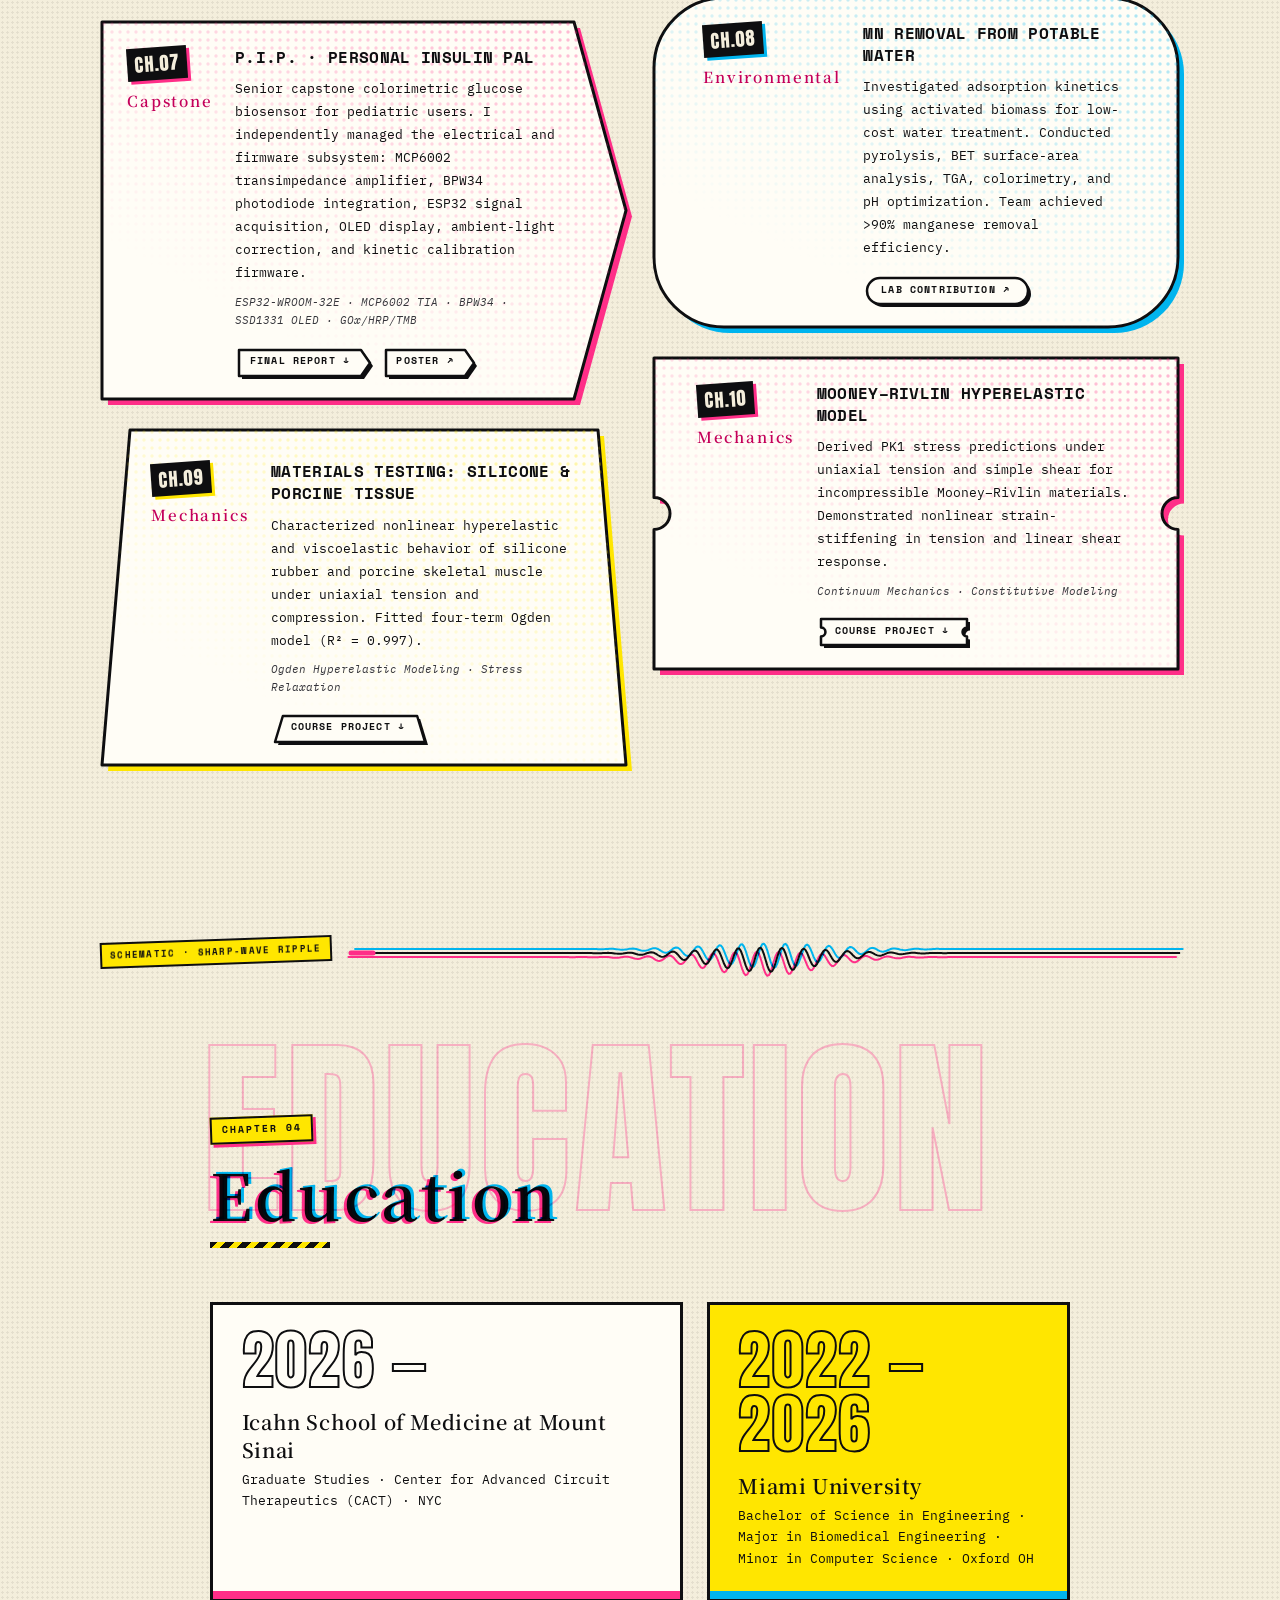
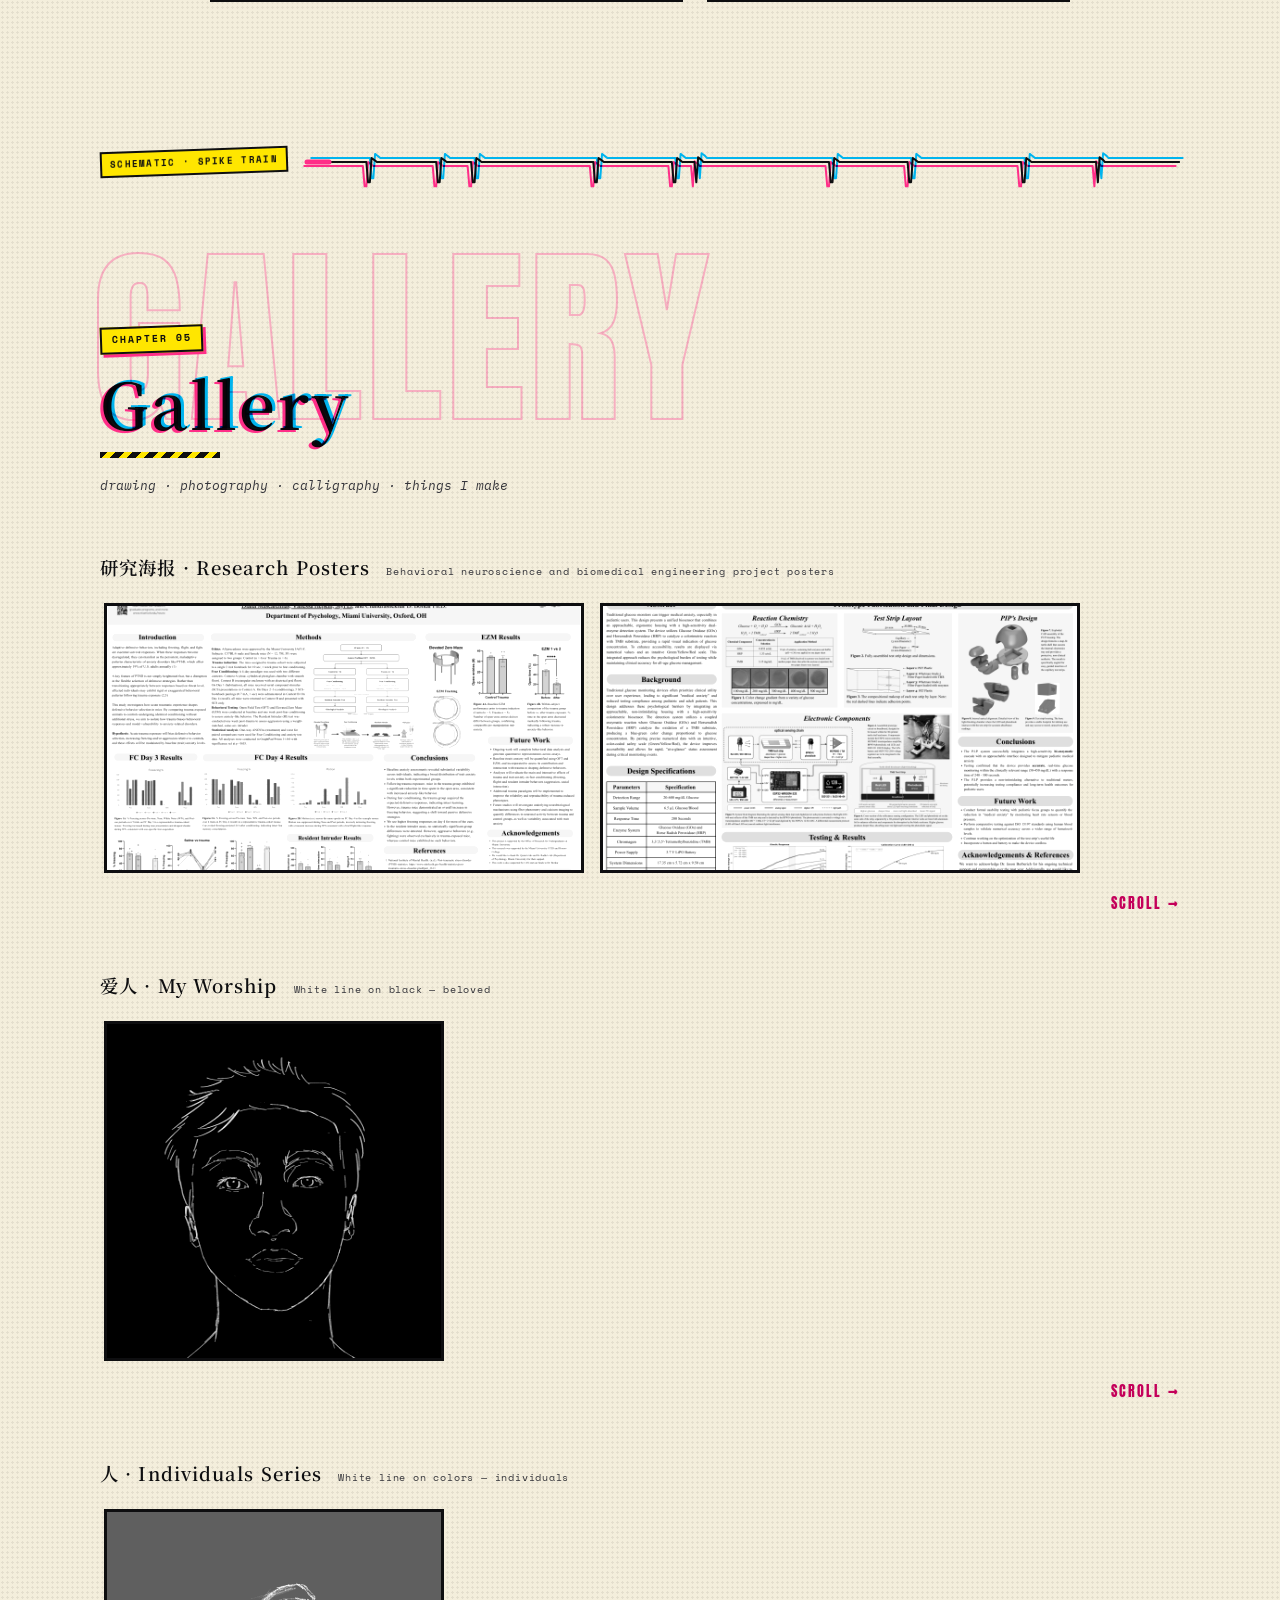
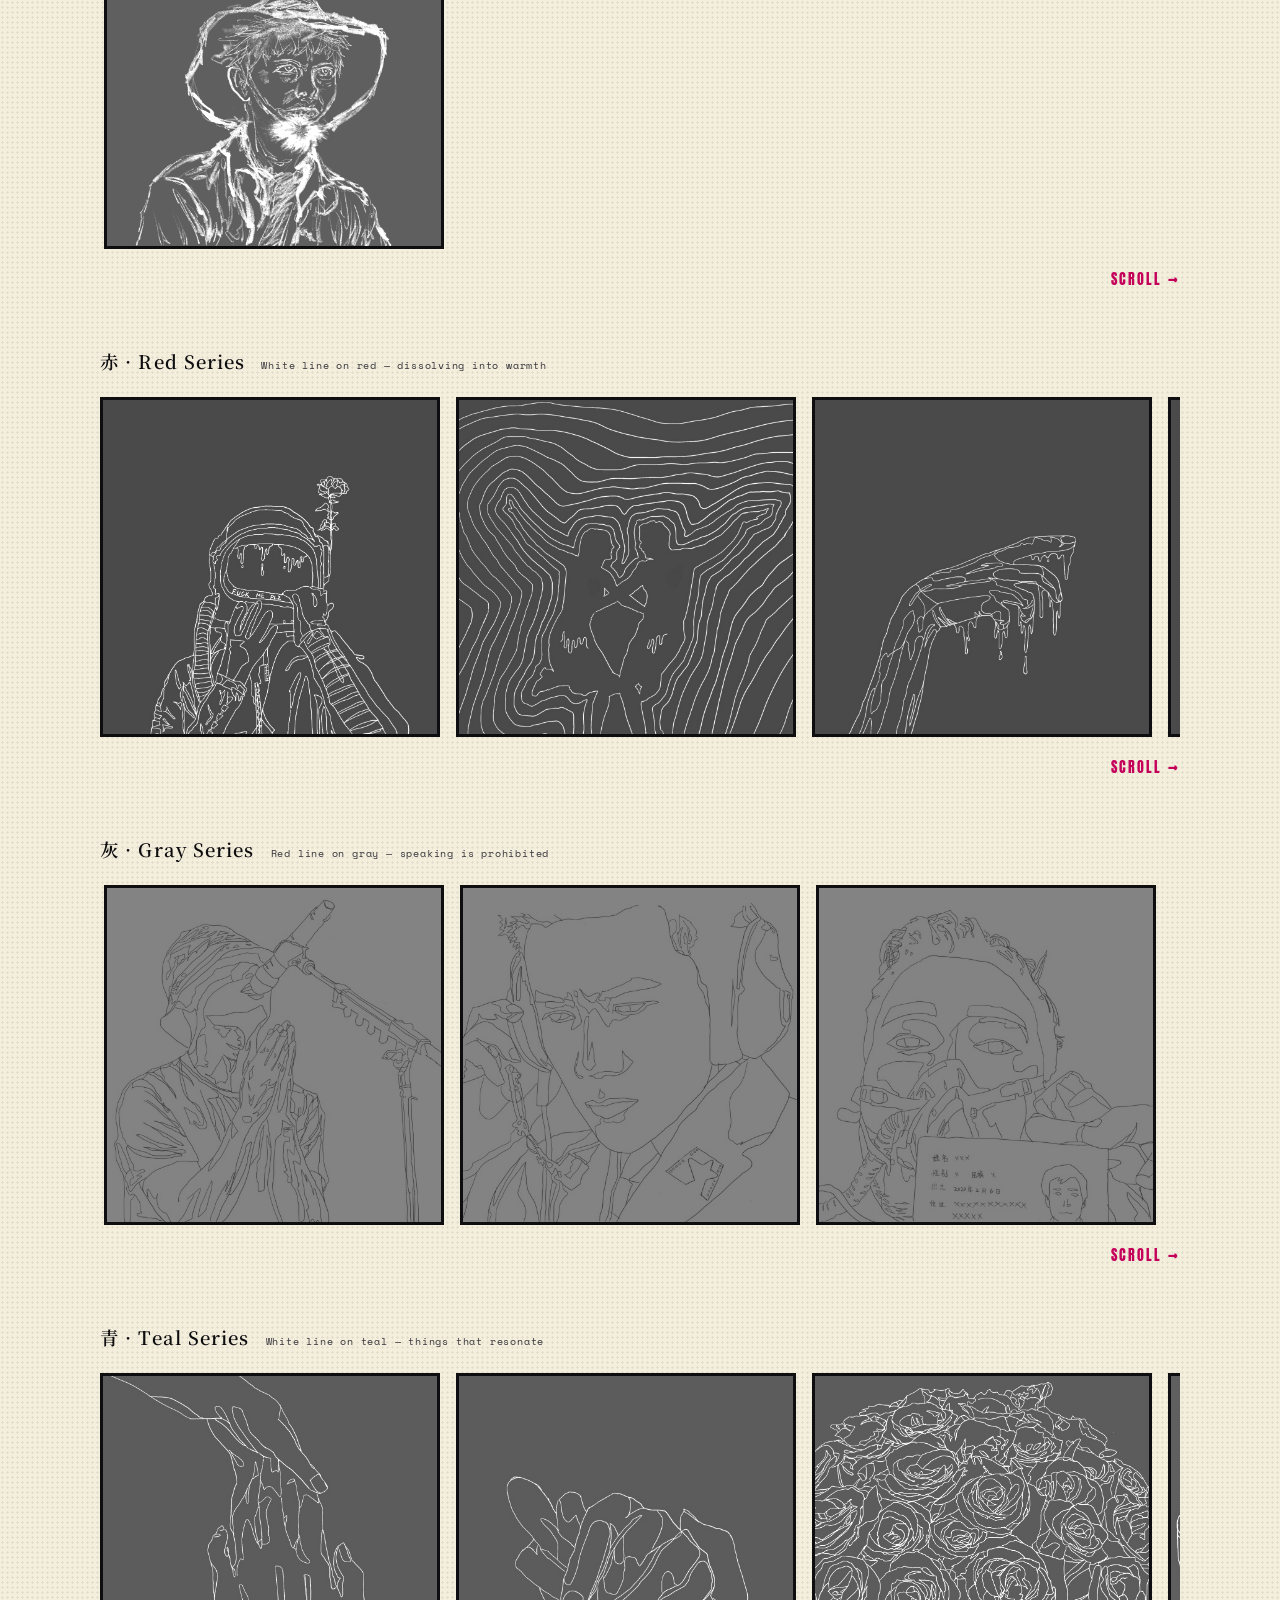
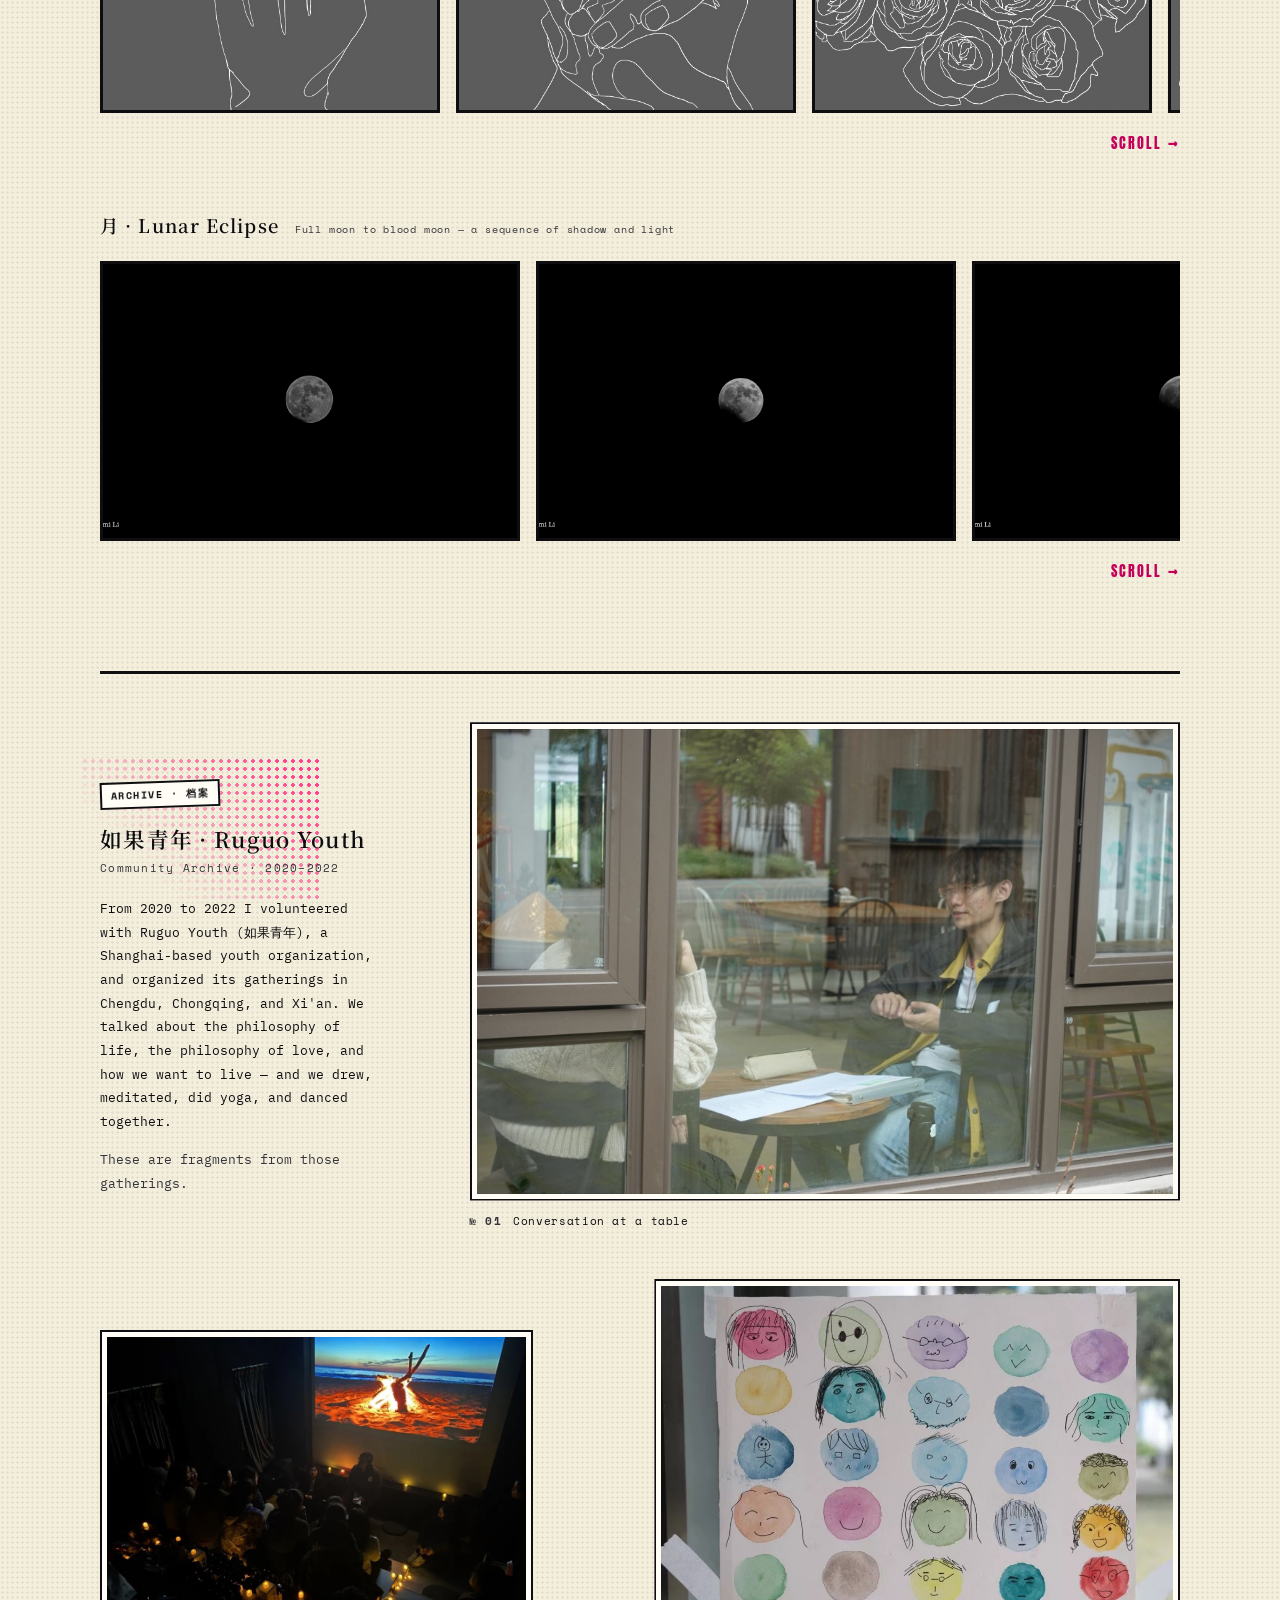
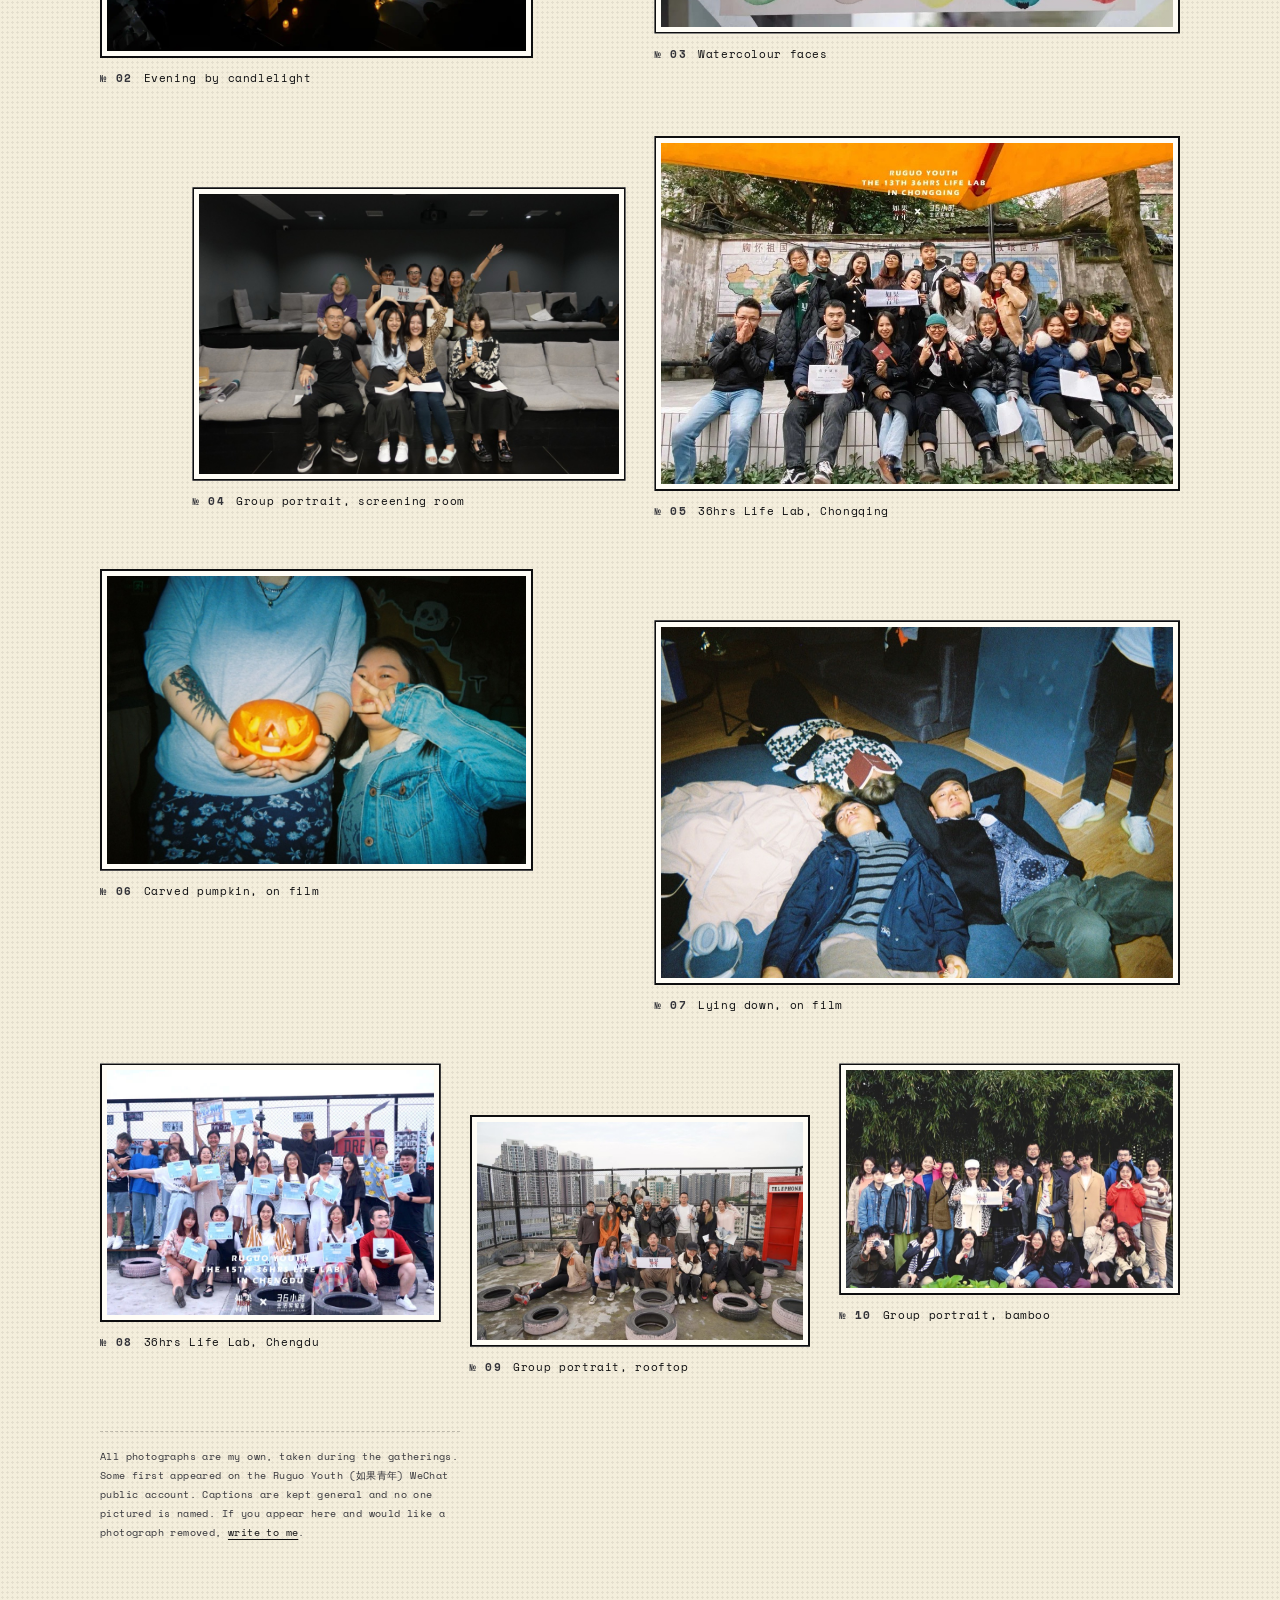
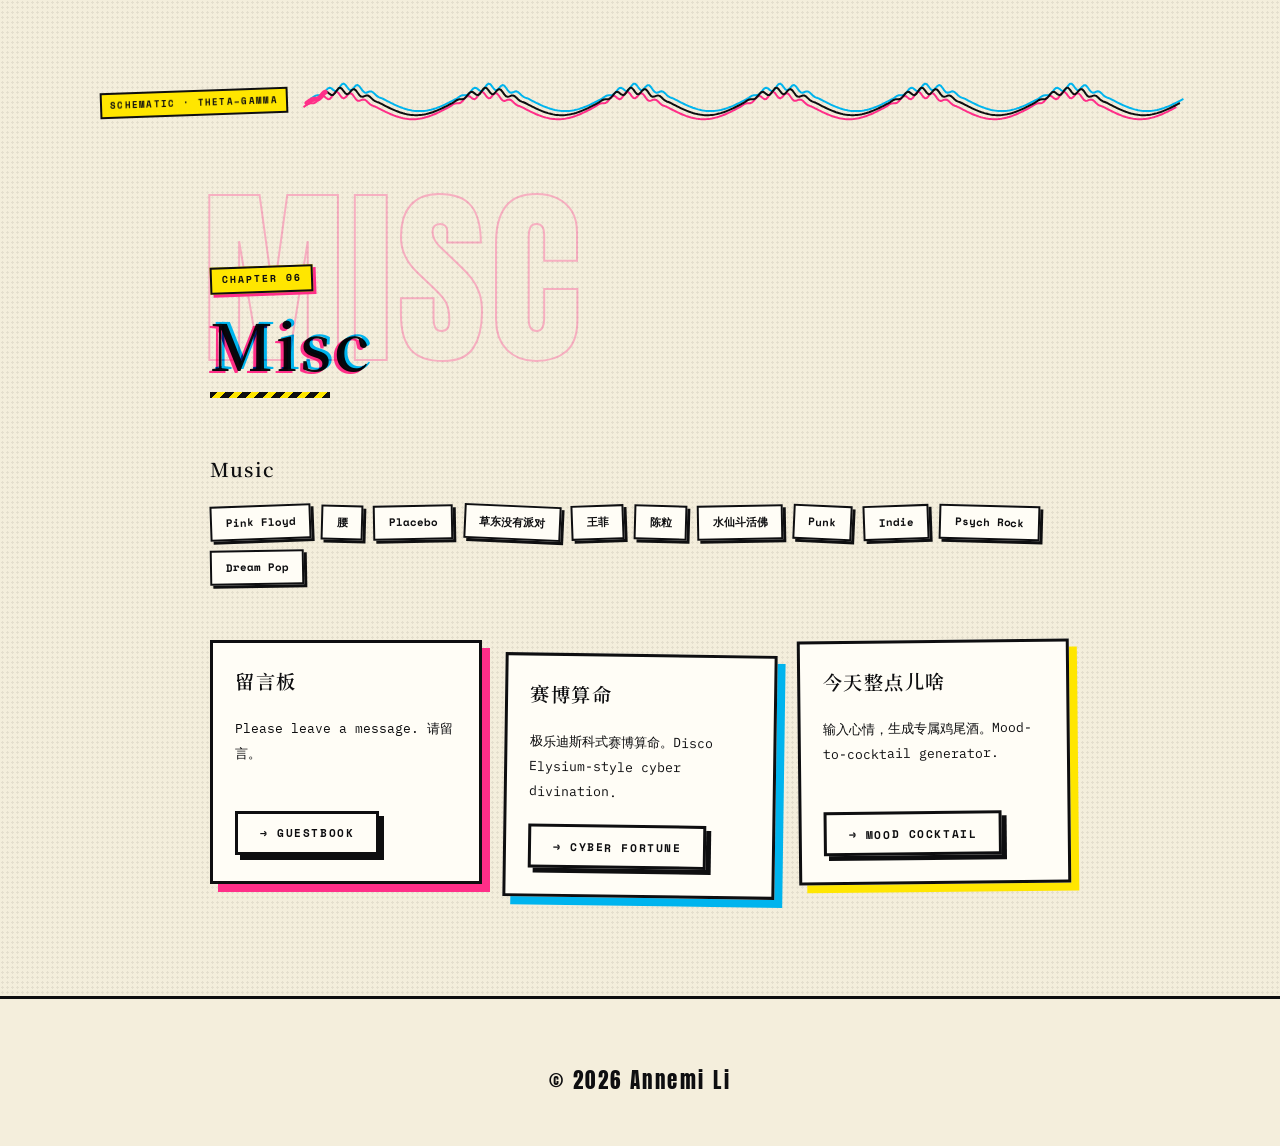
==== commit e5f34de8: "Add Philosophy chapter and stagger research panels - New Chapter 02 "Philosophy" between About and R" ====
--- a/index.html
+++ b/index.html
@@ -18,7 +18,7 @@
 <link rel="preconnect" href="https://fonts.googleapis.com">
 <link rel="preconnect" href="https://fonts.gstatic.com" crossorigin>
 <link rel="stylesheet" href="https://fonts.googleapis.com/css2?family=Anton&family=Space+Mono:ital,wght@0,400;0,700;1,400&family=IBM+Plex+Mono:wght@300;400;500&family=Noto+Serif+SC:wght@200;300;400;600&display=swap">
-<link rel="stylesheet" href="assets/frames.css?v=20261105b">
+<link rel="stylesheet" href="assets/frames.css?v=20261106f">
 </head>
 <body>
 
@@ -33,6 +33,7 @@
   <div class="nav-right">
     <ul>
       <li><a href="#about">About</a></li>
+      <li><a href="#philosophy">Philosophy</a></li>
       <li><a href="#research">Research</a></li>
       <li><a href="#education">Education</a></li>
       <li><a href="#gallery">Gallery</a></li>
@@ -94,7 +95,7 @@
       <a class="print-btn" href="https://github.com/AnnemiL-experimental">GitHub</a>
       <a class="print-btn" href="#">Scholar</a>
       <a class="print-btn" href="https://www.linkedin.com/in/siyi-l-03a2a7380/">LinkedIn</a>
-      <span class="cover-cue" aria-hidden="true">Chapters 01 – 05 ↓</span>
+      <span class="cover-cue" aria-hidden="true">Chapters 01 – 06 ↓</span>
     </div>
 
   </div>
@@ -150,12 +151,38 @@
   </div>
 </section>
 
+<div class="signal-divider" data-wave="slow" data-label="schematic · slow oscillation" aria-hidden="true"></div>
+
+<!-- ─── Philosophy ─── -->
+<section id="philosophy">
+  <div class="section-head fade-in" data-word="PHILOSOPHY">
+    <p class="section-label">Chapter 02</p>
+    <h2 class="section-title"><span data-chroma="static">Philosophy</span></h2>
+  </div>
+
+  <div class="research-quote is-narration fade-in">
+    <p>Here nothing is held apart: love, desire, the beautiful and the good, each remains itself, yet only as a moment of the human whole.</p>
+  </div>
+
+  <div class="research-grid fade-in">
+    <article class="research-item" data-kind="dogear">
+      <div class="r-tag">Philosophy</div>
+      <div>
+        <h3>Notes on Love, Existence, and Inquiry</h3>
+        <p>An evolving philosophical inquiry into love, desire, ethics, aesthetics, human existence, and the relationship between curiosity and hope.</p>
+        <div class="meta">Ontology · Philosophy of Love · Ethics · Aesthetics · Formalization</div>
+        <a href="notes/" target="_blank" class="status ready" aria-label="Read Notes on Love, Existence, and Inquiry (opens in a new tab)">Read the Notes ↗</a>
+      </div>
+    </article>
+  </div>
+</section>
+
 <div class="signal-divider" data-wave="pulse" data-label="schematic · biphasic pulse train" aria-hidden="true"></div>
 
 <!-- ─── Research ─── -->
 <section id="research">
   <div class="section-head fade-in" data-word="RESEARCH">
-    <p class="section-label">Chapter 02</p>
+    <p class="section-label">Chapter 03</p>
     <h2 class="section-title"><span data-chroma="static">Research</span></h2>
   </div>
 
@@ -182,15 +209,6 @@
         <h3>Panic & Dissociative State Transitions</h3>
         <p>Theoretical framework on state transitions between panic and dissociative states via dynamical systems theory.</p>
         <a href="gallery/failure-of-relaxation.pdf" target="_blank" class="status ready">Manuscript in Preparation ↓</a>
-      </div>
-    </article>
-    <article class="research-item">
-      <div class="r-tag">Philosophy</div>
-      <div>
-        <h3>Notes on Love, Existence, and Inquiry</h3>
-        <p>Working notes on the ontology of love, ethics, and aesthetics, the limits of formalizing a person, and what psychiatric treatment should seek to restore. Drawn as an interactive constellation on the stars of Orion, with an illustrative four-way tensor of love, desire, ethics, and aesthetics.</p>
-        <div class="meta">Ontology · Philosophy of Love · Formalization · Psychiatric Neuroscience · D3.js</div>
-        <a href="notes/" target="_blank" class="status ready">Interactive Notes ↗</a>
       </div>
     </article>
     <article class="research-item">
@@ -277,7 +295,7 @@
 <!-- ─── Education ─── -->
 <section id="education">
   <div class="section-head fade-in" data-word="EDUCATION">
-    <p class="section-label">Chapter 03</p>
+    <p class="section-label">Chapter 04</p>
     <h2 class="section-title"><span data-chroma="static">Education</span></h2>
   </div>
 
@@ -300,7 +318,7 @@
 <!-- ─── Gallery ─── -->
 <section id="gallery">
   <div class="section-head fade-in" data-word="GALLERY">
-    <p class="section-label">Chapter 04</p>
+    <p class="section-label">Chapter 05</p>
     <h2 class="section-title"><span data-chroma="static">Gallery</span></h2>
     <p class="gallery-desc">drawing · photography · calligraphy · things I make</p>
   </div>
@@ -515,7 +533,7 @@
 <!-- ─── Interests ─── -->
 <section id="interests">
   <div class="section-head fade-in" data-word="MISC">
-    <p class="section-label">Chapter 05</p>
+    <p class="section-label">Chapter 06</p>
     <h2 class="section-title"><span data-chroma="static">Misc</span></h2>
   </div>
 
@@ -570,7 +588,7 @@
 </footer>
 
 <script src="assets/ripple.js?v=20261105"></script>
-<script src="assets/frames.js?v=20261105"></script>
+<script src="assets/frames.js?v=20261106d"></script>
 
 </body>
 </html>
--- a/assets/frames.css
+++ b/assets/frames.css
@@ -743,13 +743,30 @@
   transform: rotate(1.5deg);
 }
 :root[data-theme="ink"] .research-quote { border-color: var(--hot); box-shadow: 8px 8px 0 var(--cyan), var(--glow-hot); }
-
-/* Asymmetric rhythm: 12 | 7·5 | 5·7 | 12 | 6·6 | 6·6 */
+/* Narration variant: the same box, carrying the chapter's own line rather than a quotation. */
+.research-quote.is-narration { padding-left: 2.2rem; }
+.research-quote.is-narration::before { content: none; }
+.research-quote.is-narration p {
+  font-family: var(--serif); font-weight: 400;
+  font-size: clamp(1.02rem, 1.7vw, 1.28rem); line-height: 1.65;
+  letter-spacing: 0.01em;
+}
+
+/* Staggered (masonry) rhythm on wide screens: two equal columns, each card
+   at its natural height and tucked under the one above it; the right column
+   starts lower so the two never line up. frames.js sets --rows per card. */
+.research-grid { align-items: start; }
 .research-item { grid-column: span 6; }
-.research-item:nth-child(1), .research-item:nth-child(6) { grid-column: span 12; }
-.research-item:nth-child(2), .research-item:nth-child(5) { grid-column: span 7; }
-.research-item:nth-child(3), .research-item:nth-child(4) { grid-column: span 5; }
-.research-item:nth-child(n+7) { grid-column: span 6; }
+.research-item:only-child { grid-column: 1 / -1; }
+.research-item[data-kind="bubble"] { margin-bottom: 1.6rem; } /* room for the tail */
+@media (min-width: 961px) {
+  .research-grid { grid-auto-rows: 4px; row-gap: 0; grid-auto-flow: row dense; } /* dense: each column fills top-down on its own */
+  .research-item { grid-row-end: span var(--rows, 60); }
+  .research-item:nth-child(odd)  { grid-column: 1 / span 6; }  /* odd chapters left, even right: reads as a zigzag */
+  .research-item:nth-child(even) { grid-column: 7 / span 6; }
+  .research-item:only-child { grid-column: 1 / -1; }
+  .research-item:nth-child(2) { margin-top: 4.5rem; }
+}
 
 .research-item {
   --print: var(--hot);
@@ -1320,8 +1337,9 @@
     padding-top: 1.2rem; padding-left: calc(var(--cut) + 0.8rem);
   }
   .cover-signal { clip-path: polygon(0 0, 100% 0, calc(100% - var(--cut)) 100%, 0 100%); padding-bottom: 1.2rem; padding-right: calc(var(--cut) + 0.8rem); }
-  .research-item:nth-child(n) { grid-column: span 12; }
-  .research-item:nth-child(n+7) { grid-column: span 6; }
+  /* One column, offset left / right so the stack still zigzags. */
+  .research-item:nth-child(n) { grid-column: 1 / span 11; margin-top: 0; }
+  .research-item:nth-child(even) { grid-column: 2 / span 11; }
 }
 
 @media (max-width: 960px) {
@@ -1359,7 +1377,8 @@
 
   .research-quote { padding: 1.4rem 1.2rem 1.3rem 3.2rem; box-shadow: 6px 6px 0 var(--acid); }
   .research-quote::before { font-size: 4rem; left: 0.6rem; }
-  .research-item:nth-child(n) { grid-column: span 12; grid-template-columns: minmax(0, 1fr); gap: 0.8rem; padding: 1.3rem 1.2rem 1.4rem; }
+  .research-quote.is-narration { padding-left: 1.2rem; }
+  .research-item:nth-child(n) { grid-column: span 12; grid-template-columns: minmax(0, 1fr); gap: 0.8rem; padding: 1.3rem 1.2rem 1.4rem; margin-top: 0; }
   .research-item .r-tag { flex-direction: row; align-items: center; gap: 0.8rem; }
   .research-item:nth-child(n)[data-shape] { padding-inline: 2rem; }
   .research-item:nth-child(n)[data-shape="hexagon"] { padding: 1.6rem 3.4rem 1.6rem; }
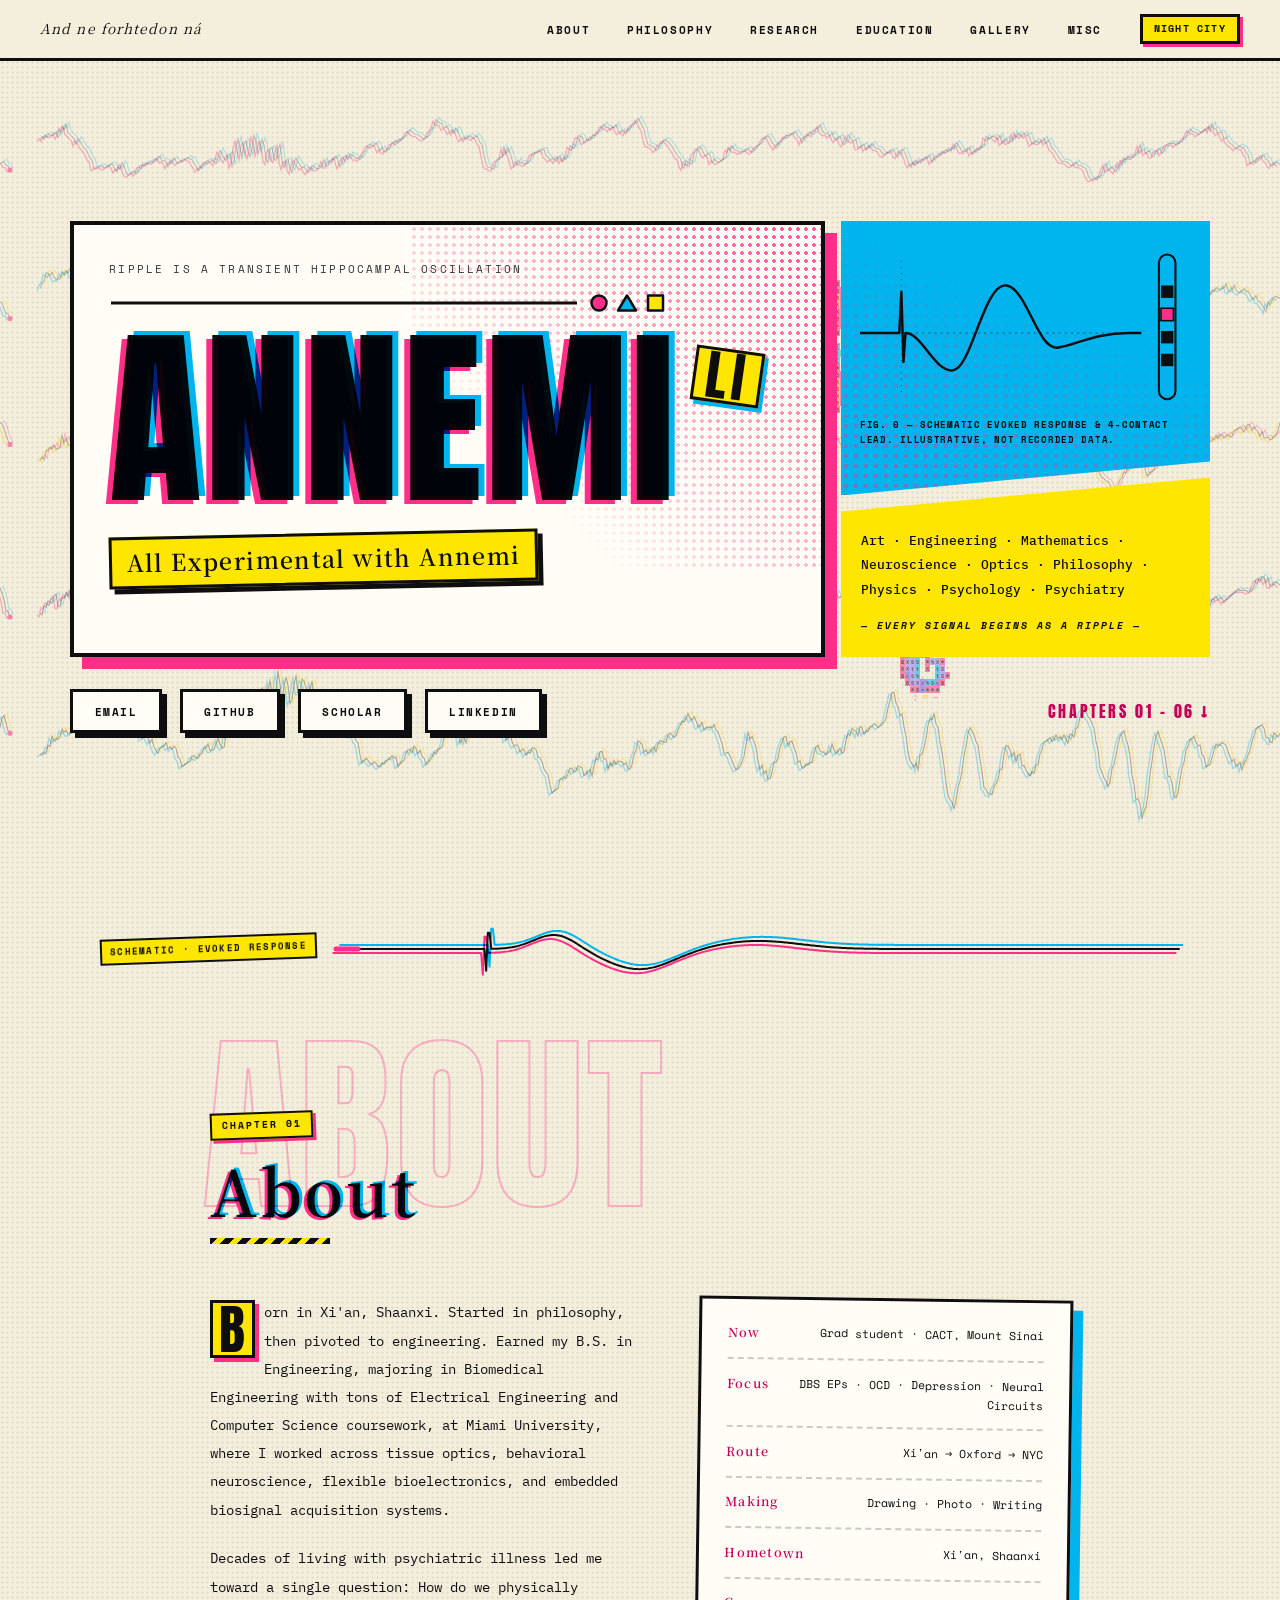
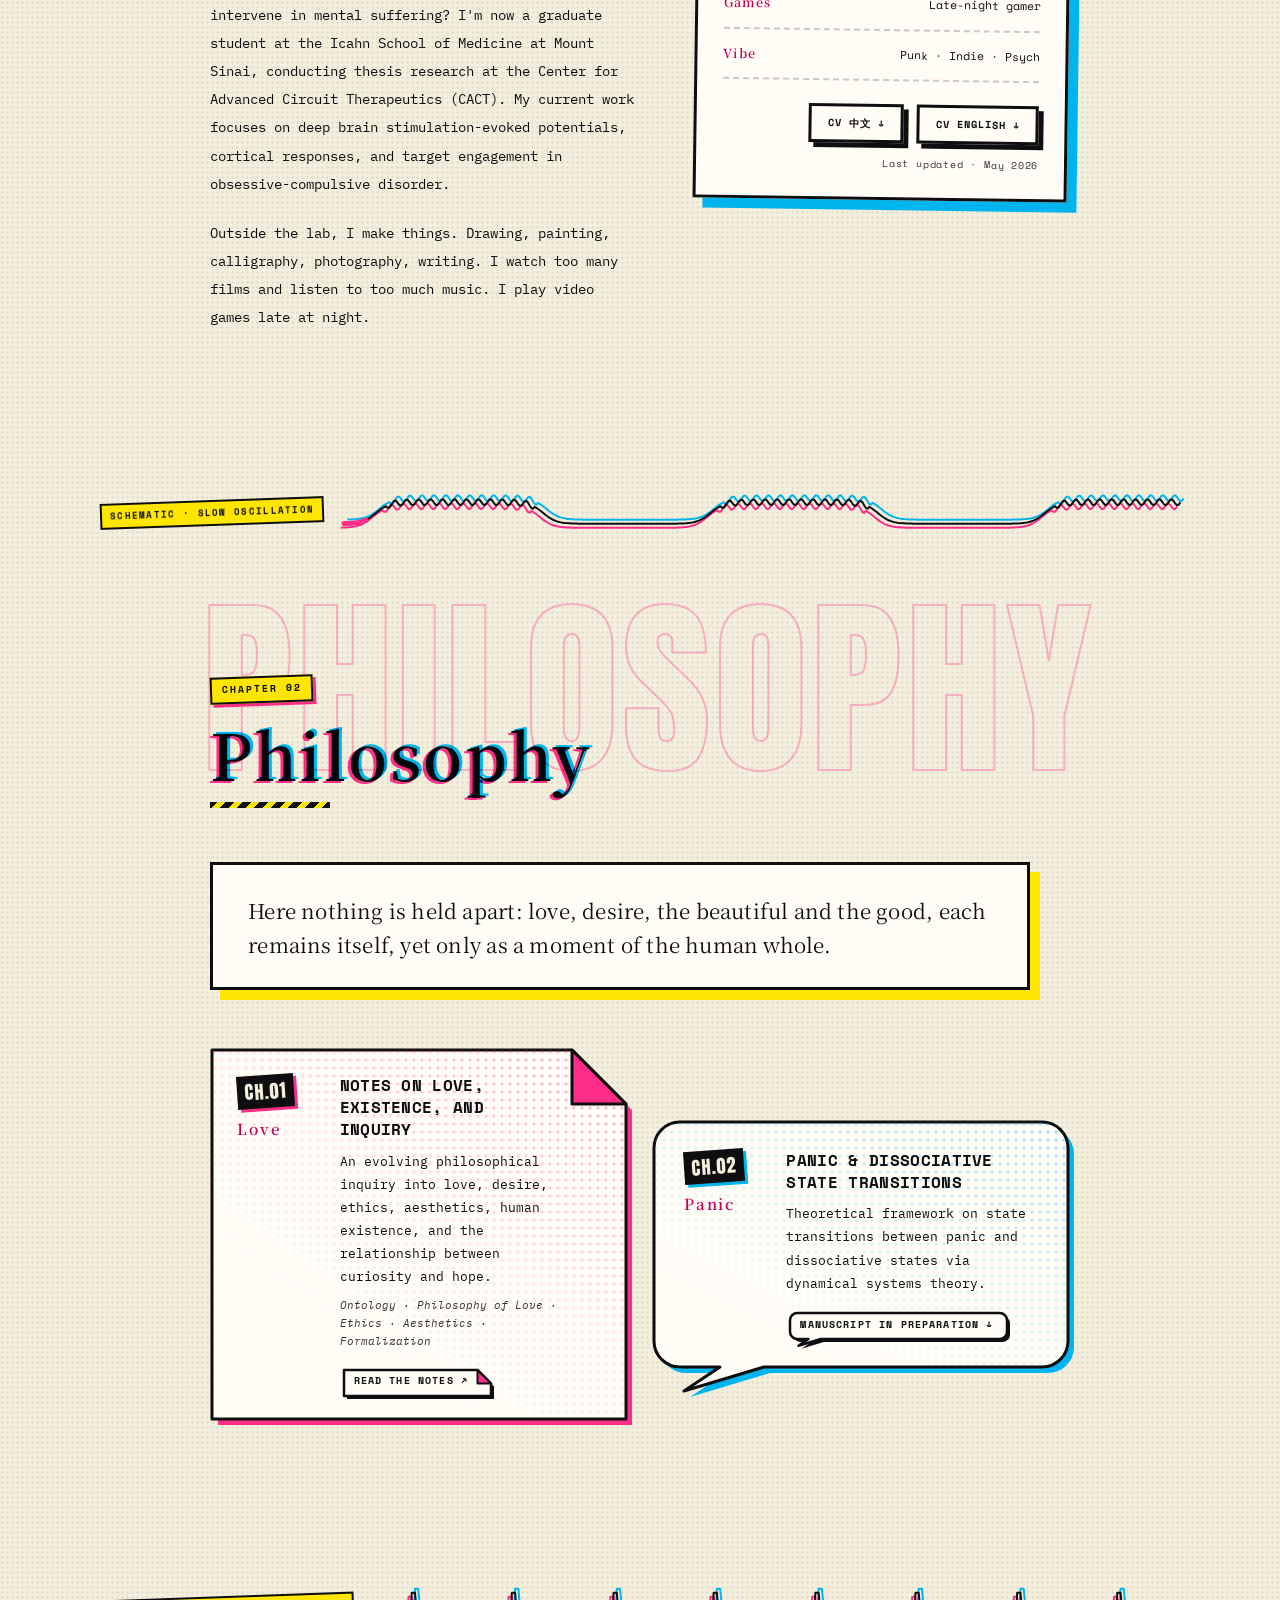
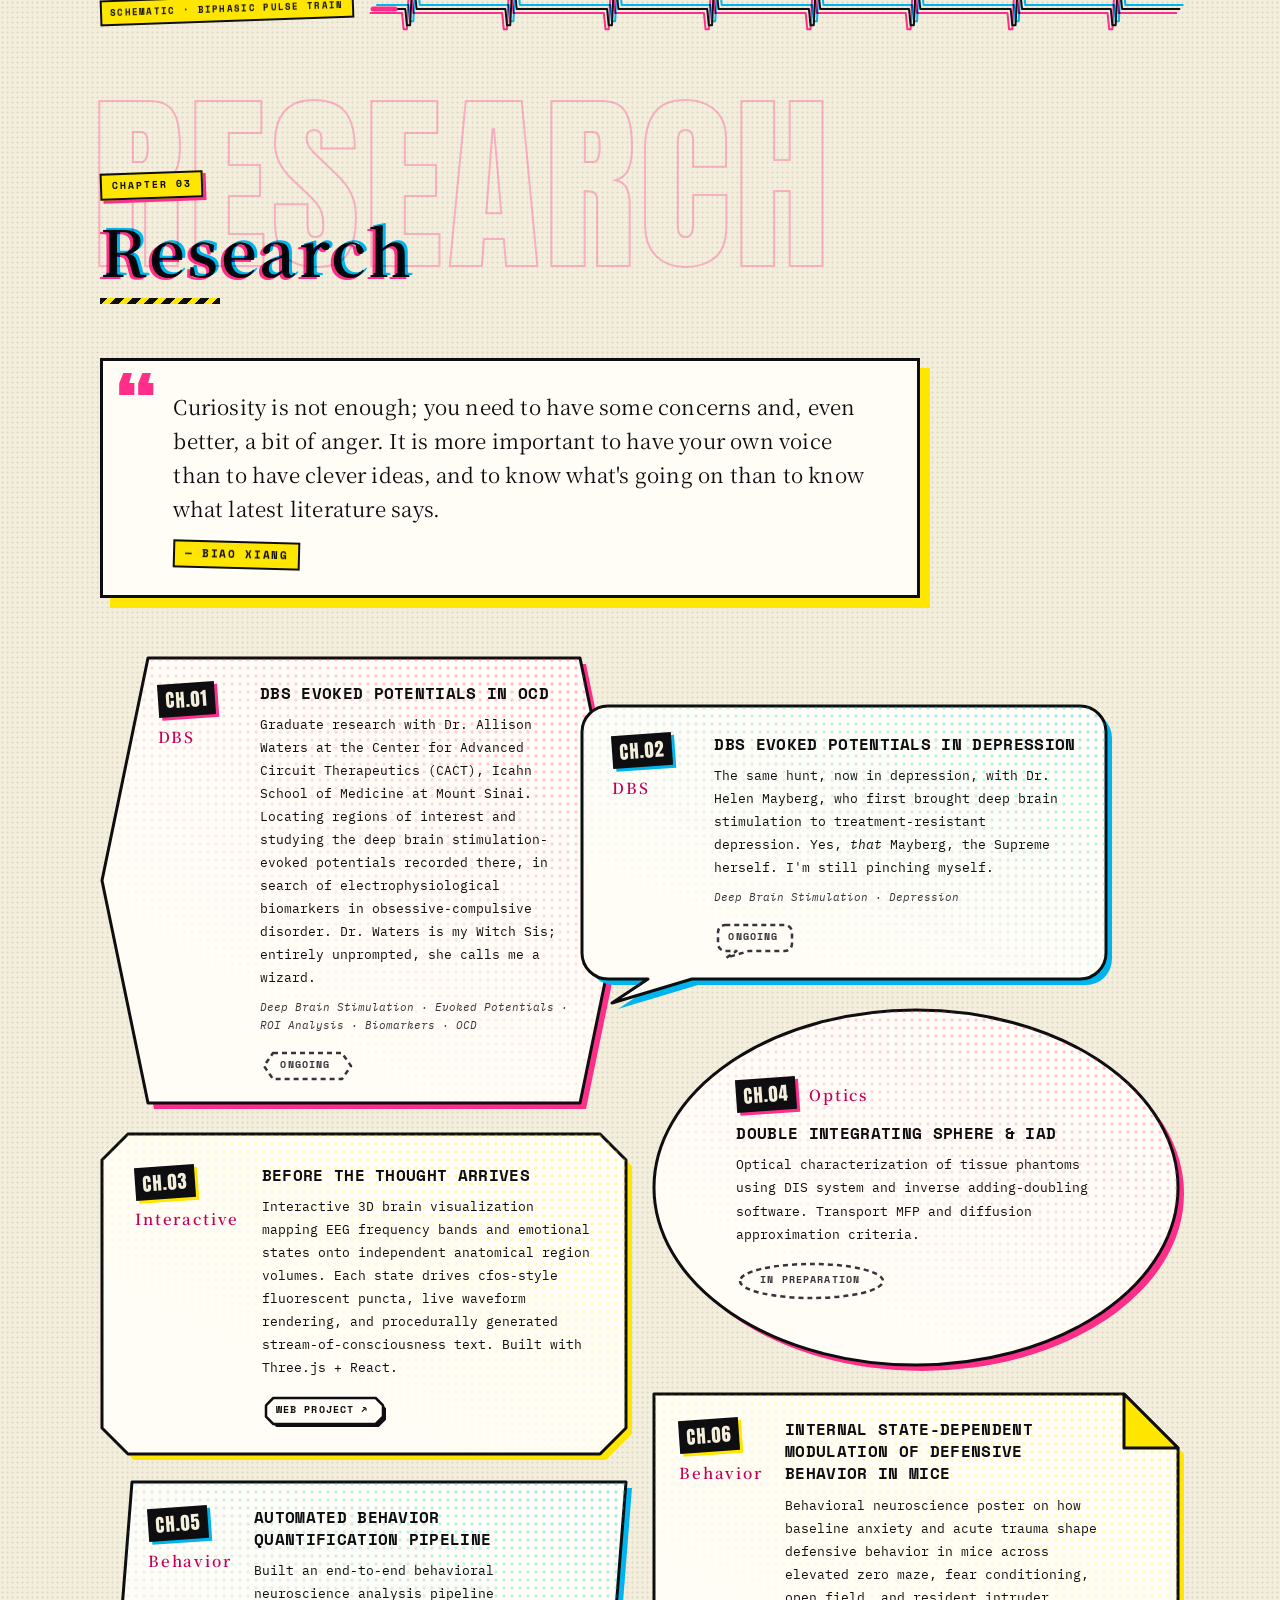
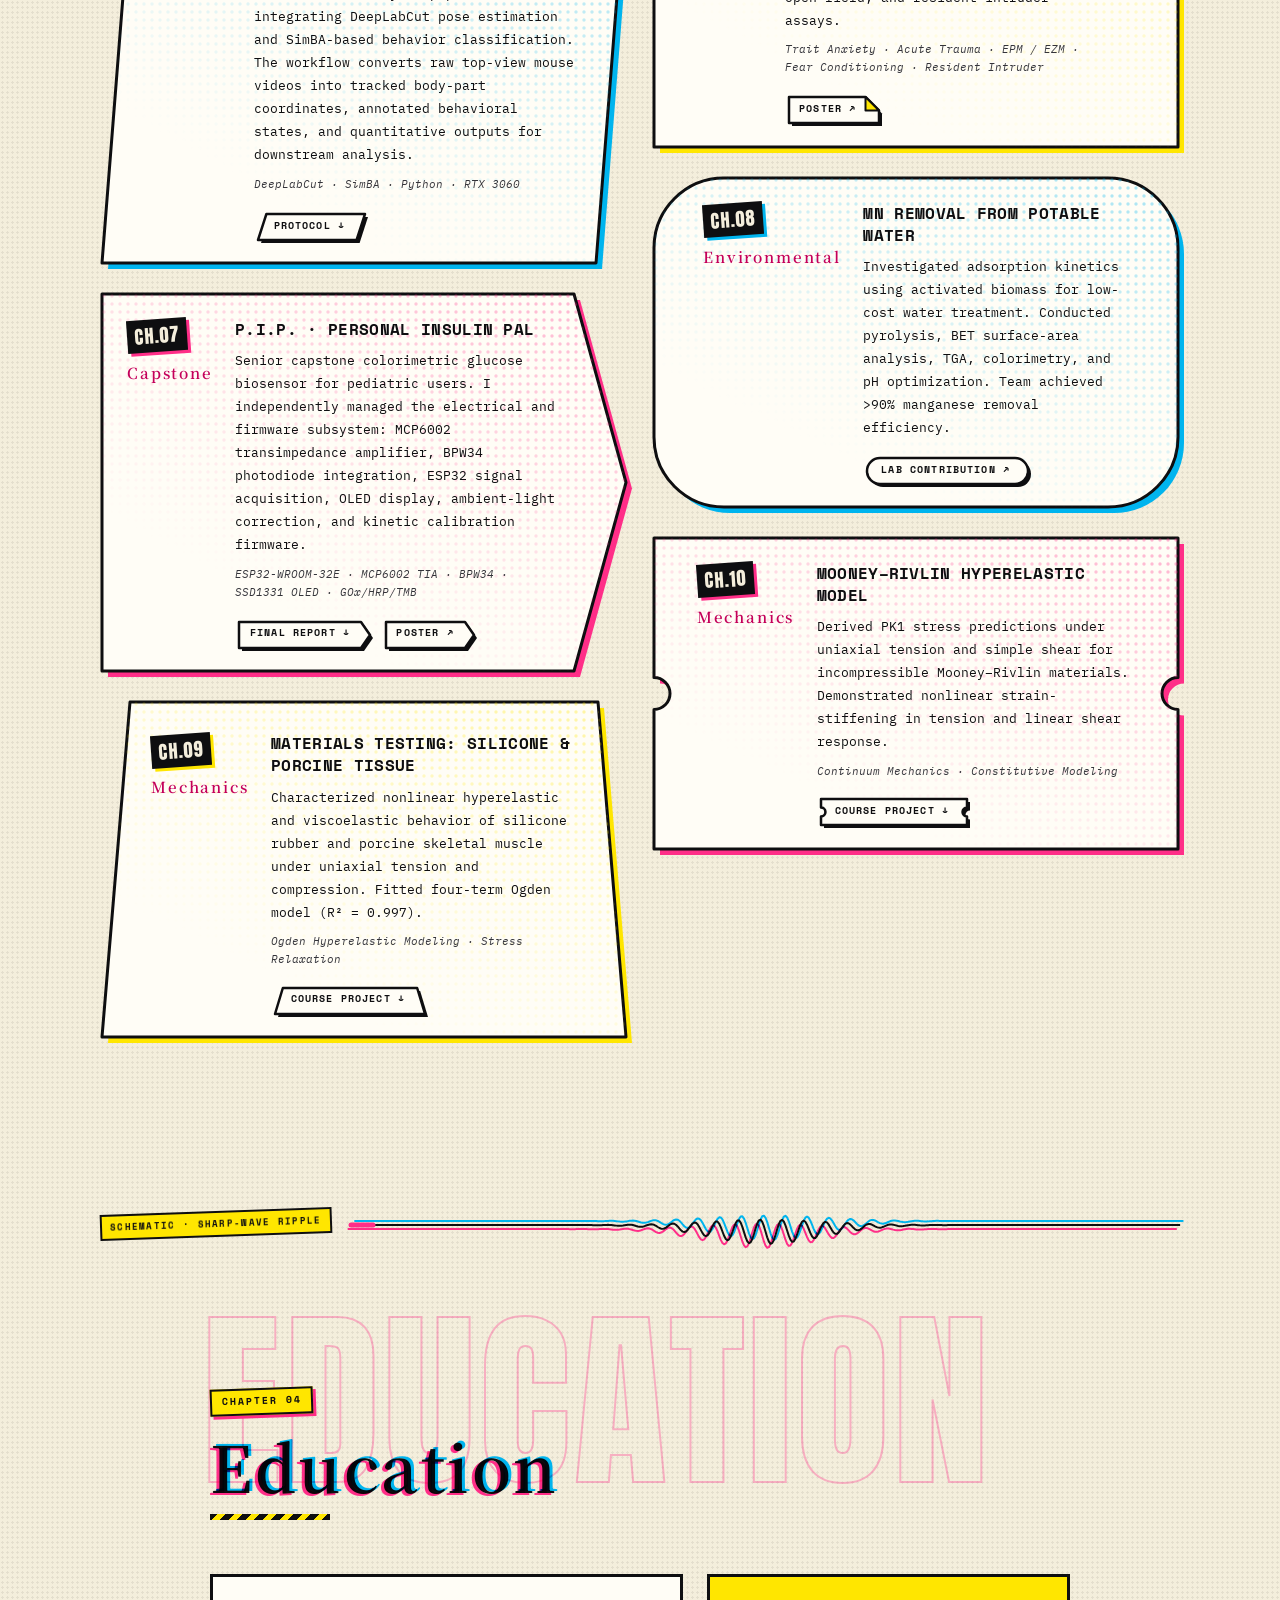
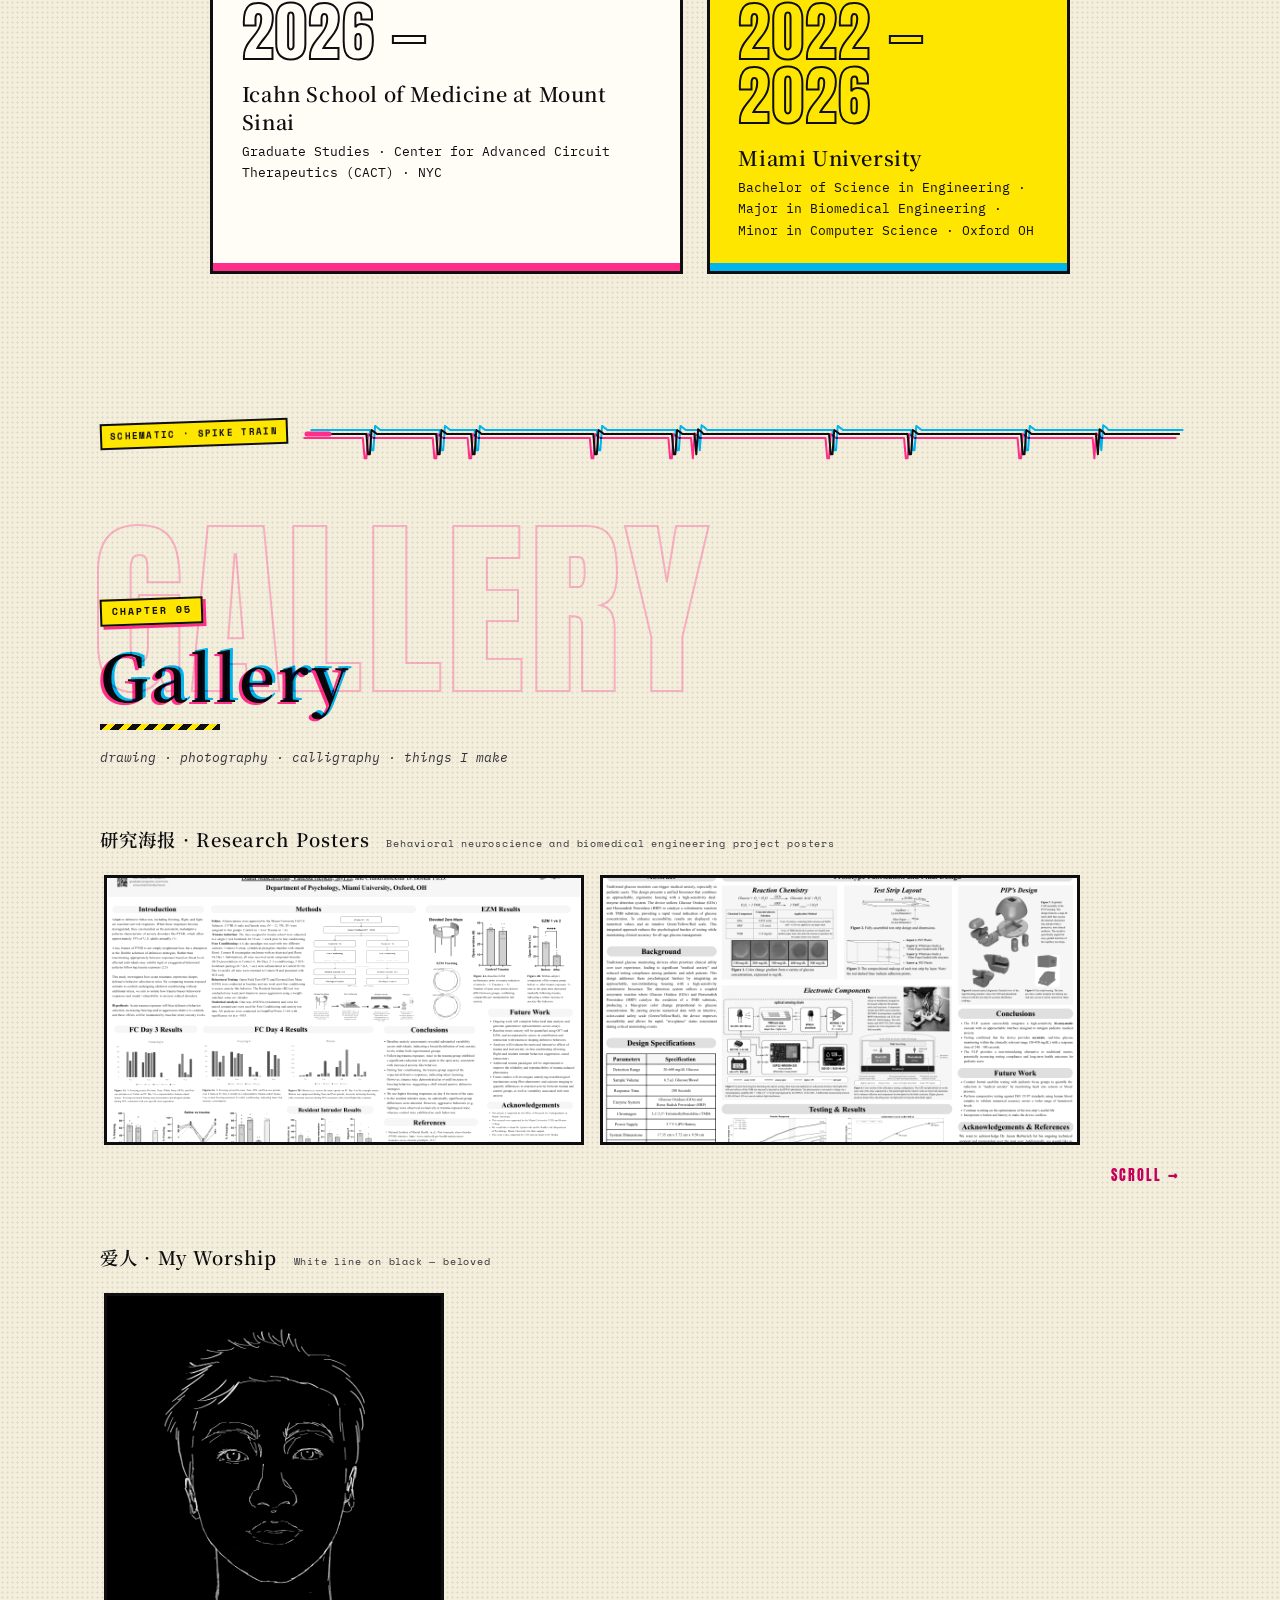
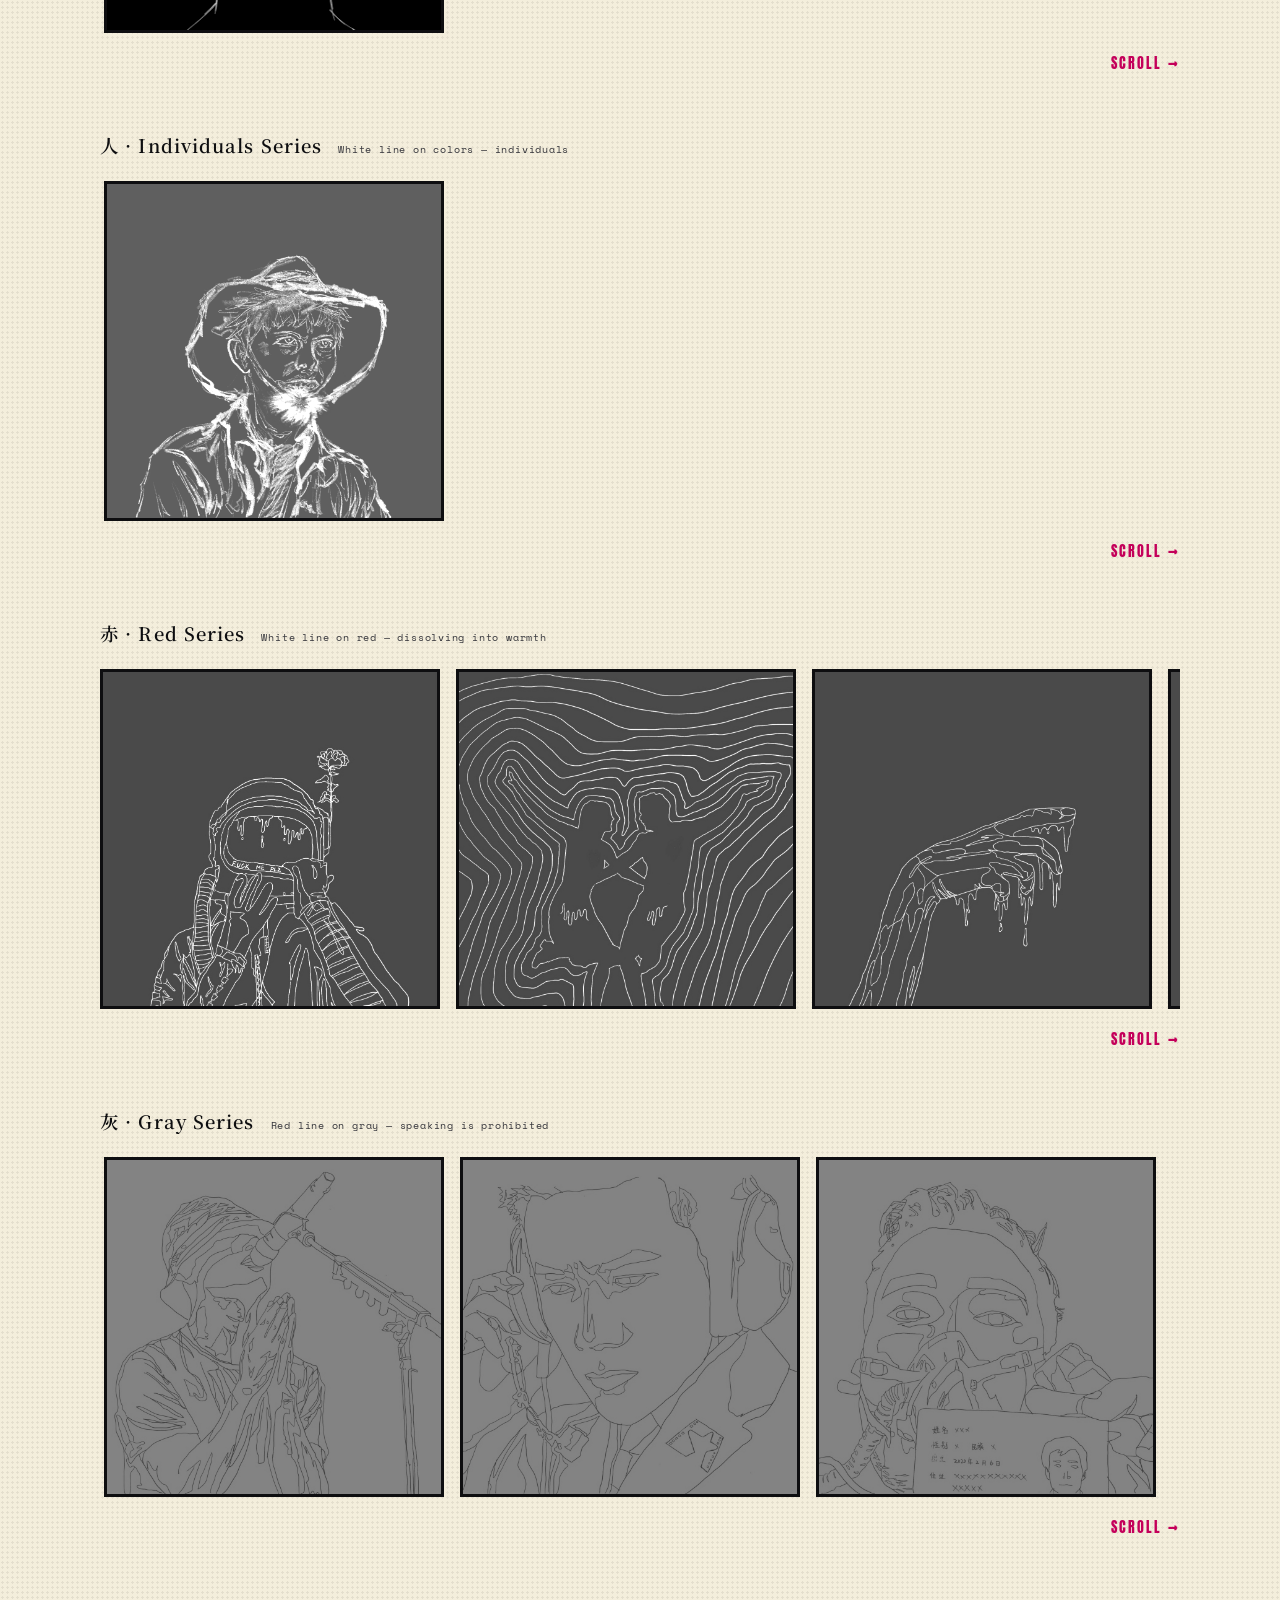
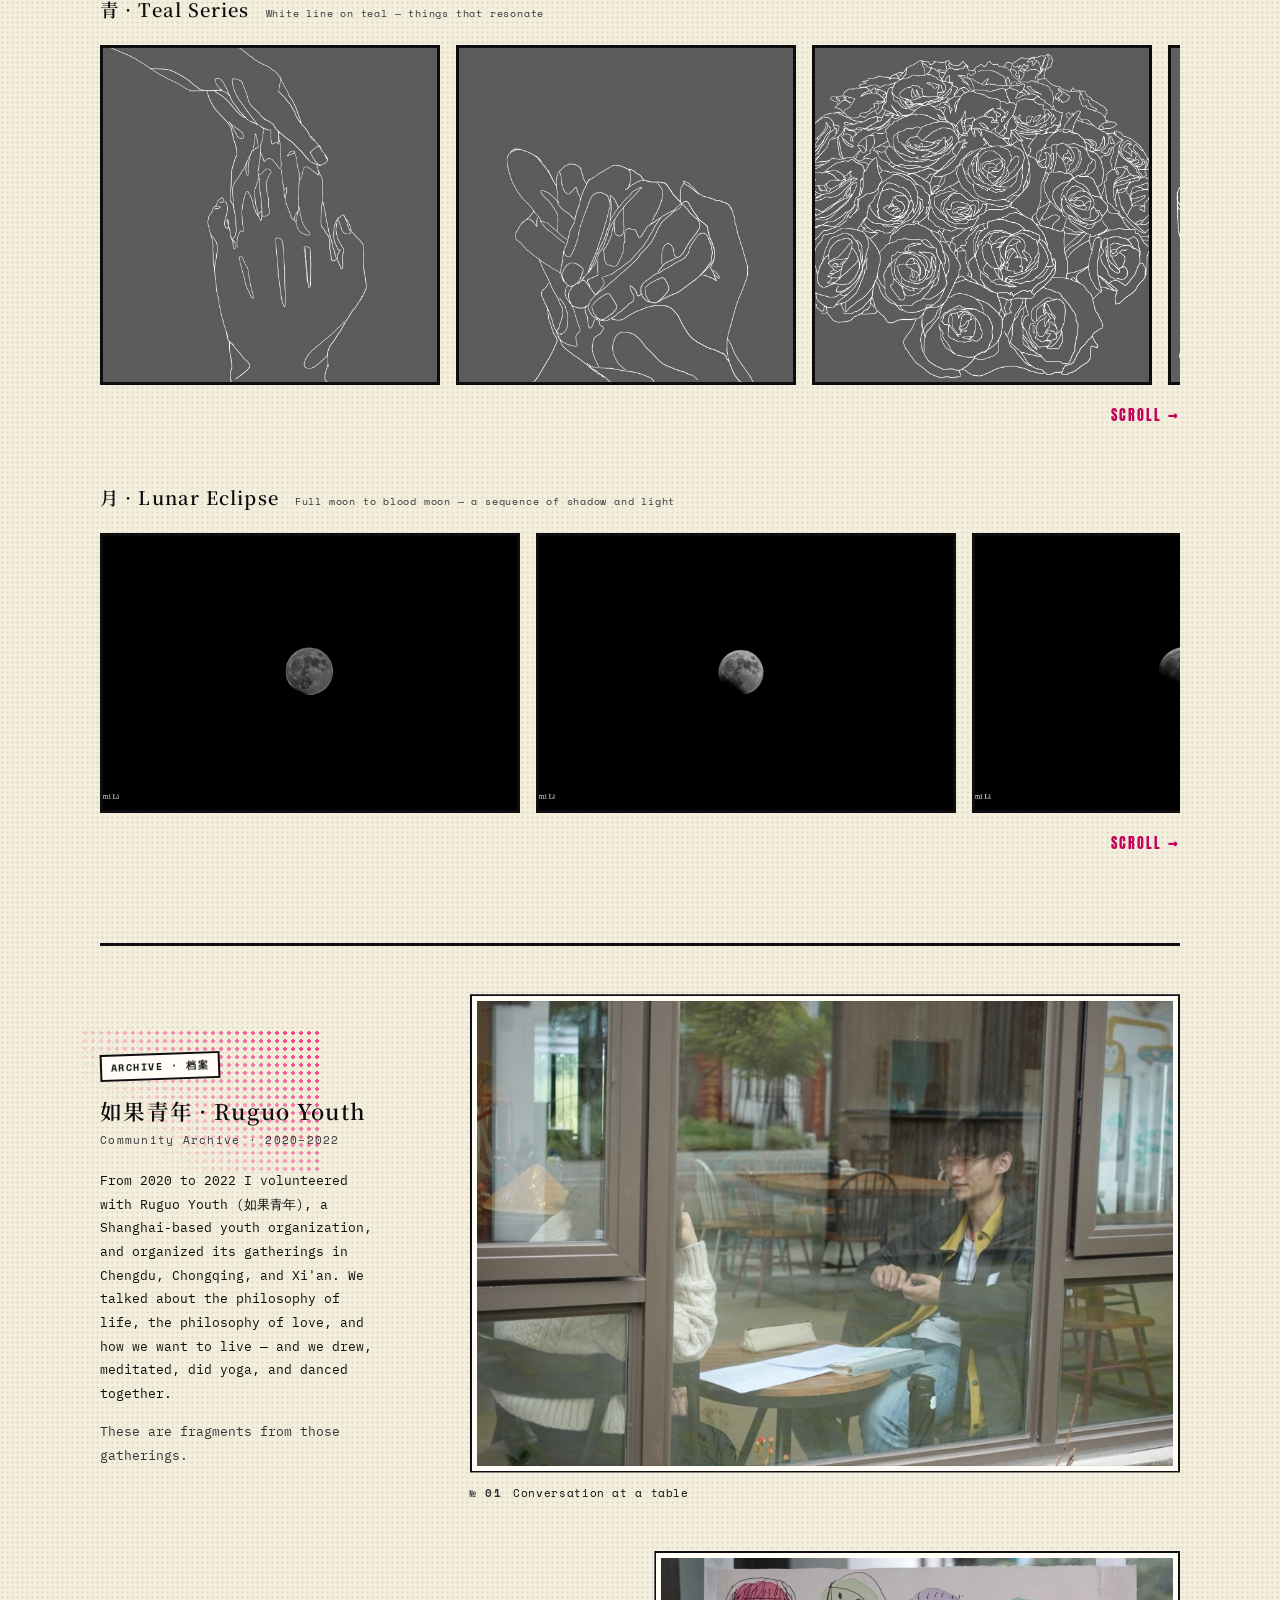
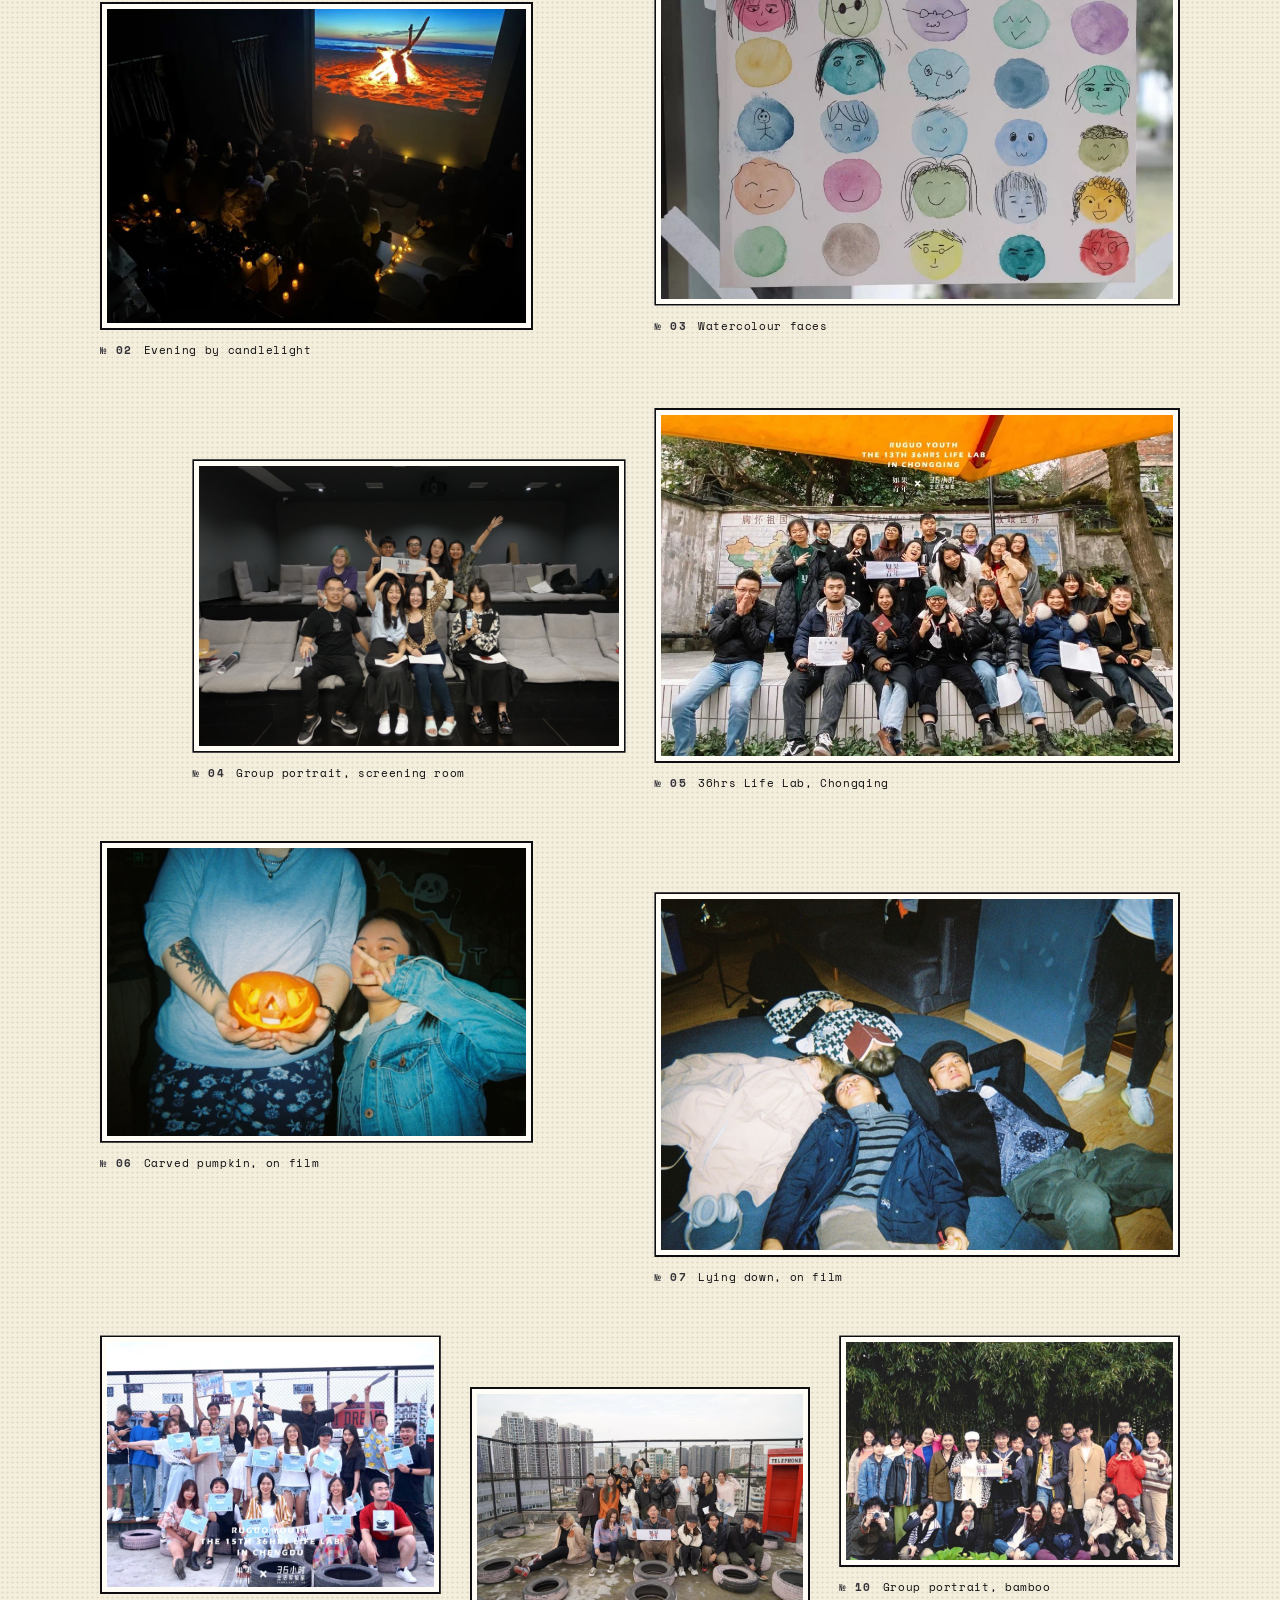
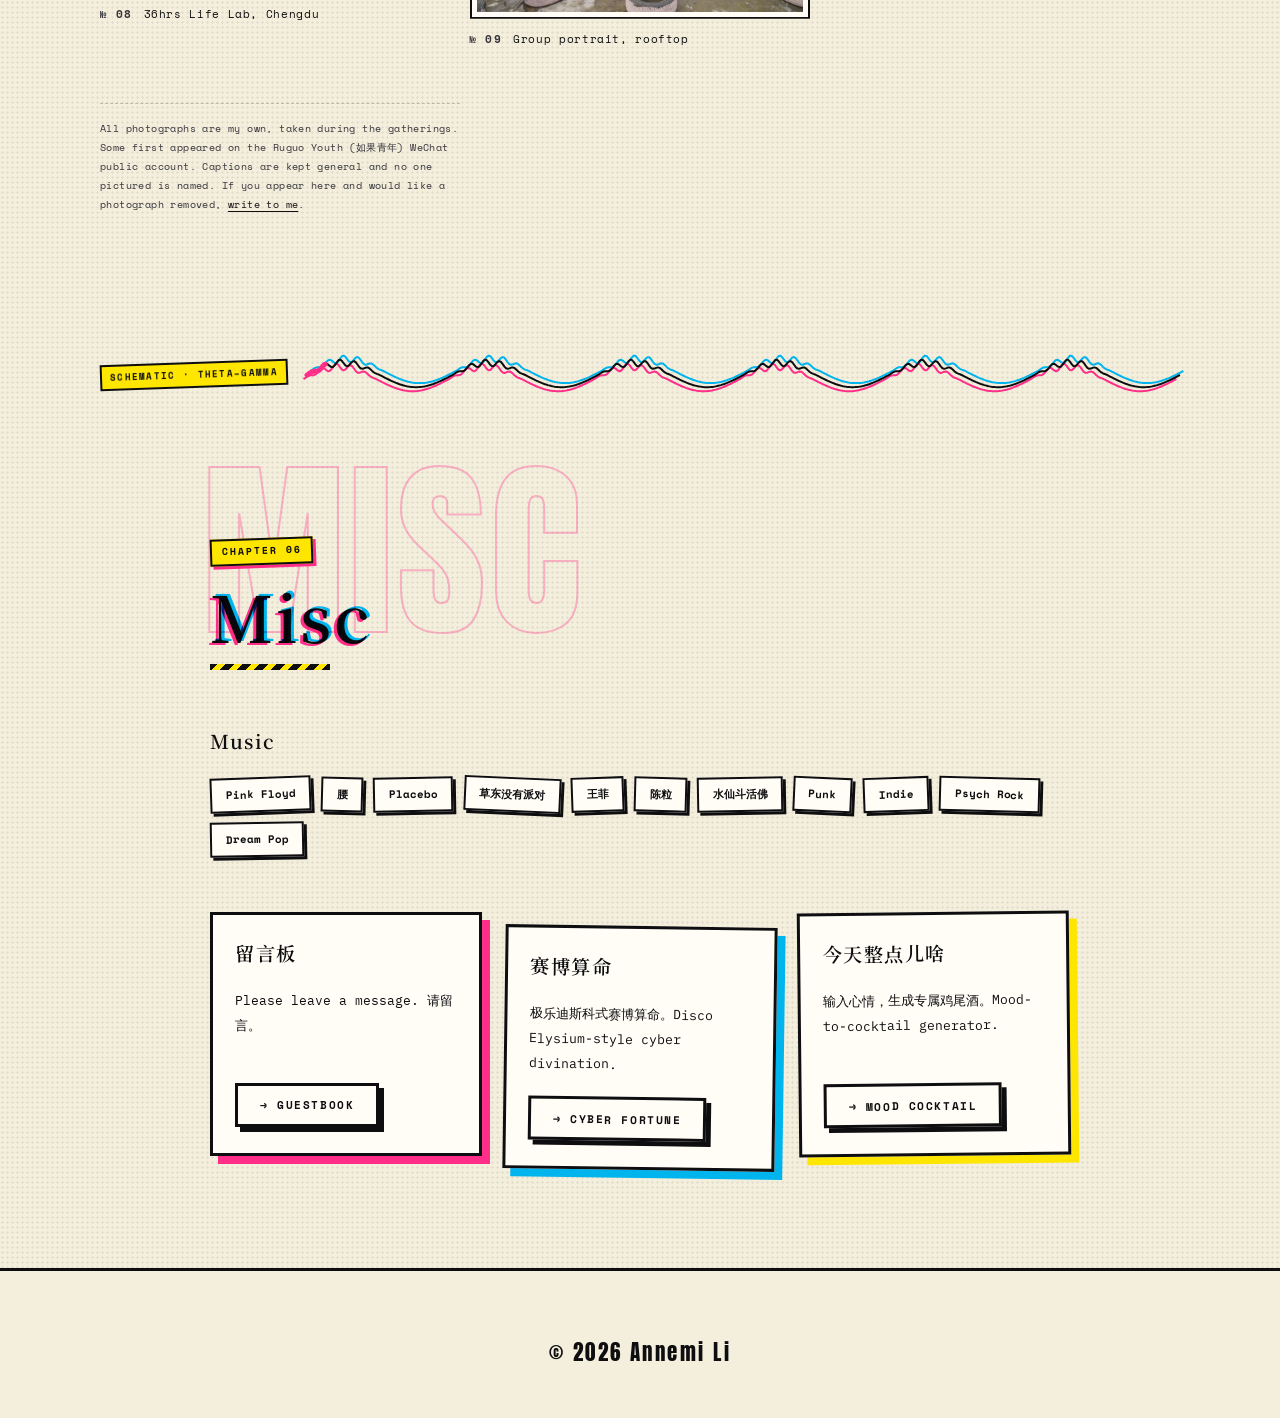
==== commit 5f5db038: "Split DBS research into paired Waters/Mayberg cards; grow Philosophy - Philosophy now holds the pani" ====
--- a/index.html
+++ b/index.html
@@ -18,7 +18,7 @@
 <link rel="preconnect" href="https://fonts.googleapis.com">
 <link rel="preconnect" href="https://fonts.gstatic.com" crossorigin>
 <link rel="stylesheet" href="https://fonts.googleapis.com/css2?family=Anton&family=Space+Mono:ital,wght@0,400;0,700;1,400&family=IBM+Plex+Mono:wght@300;400;500&family=Noto+Serif+SC:wght@200;300;400;600&display=swap">
-<link rel="stylesheet" href="assets/frames.css?v=20261106f">
+<link rel="stylesheet" href="assets/frames.css?v=20261107">
 </head>
 <body>
 
@@ -166,12 +166,20 @@
 
   <div class="research-grid fade-in">
     <article class="research-item" data-kind="dogear">
-      <div class="r-tag">Philosophy</div>
+      <div class="r-tag">Love</div>
       <div>
         <h3>Notes on Love, Existence, and Inquiry</h3>
         <p>An evolving philosophical inquiry into love, desire, ethics, aesthetics, human existence, and the relationship between curiosity and hope.</p>
         <div class="meta">Ontology · Philosophy of Love · Ethics · Aesthetics · Formalization</div>
         <a href="notes/" target="_blank" class="status ready" aria-label="Read Notes on Love, Existence, and Inquiry (opens in a new tab)">Read the Notes ↗</a>
+      </div>
+    </article>
+    <article class="research-item">
+      <div class="r-tag">Panic</div>
+      <div>
+        <h3>Panic & Dissociative State Transitions</h3>
+        <p>Theoretical framework on state transitions between panic and dissociative states via dynamical systems theory.</p>
+        <a href="gallery/failure-of-relaxation.pdf" target="_blank" class="status ready">Manuscript in Preparation ↓</a>
       </div>
     </article>
   </div>
@@ -194,21 +202,22 @@
   </figure>
 
   <div class="research-grid fade-in">
-    <article class="research-item">
-      <div class="r-tag">Clinical</div>
-      <div>
-        <h3>DBS Evoked Potentials in OCD & Depression</h3>
-        <p>Graduate research at the Center for Advanced Circuit Therapeutics (CACT), Icahn School of Medicine at Mount Sinai: studying evoked potentials from deep brain stimulation in patients with obsessive-compulsive disorder and depression.</p>
-        <div class="meta">Deep Brain Stimulation · Evoked Potentials · OCD · Depression</div>
+    <article class="research-item" data-pair="start">
+      <div class="r-tag">DBS</div>
+      <div>
+        <h3>DBS Evoked Potentials in OCD</h3>
+        <p>Graduate research with Dr. Allison Waters at the Center for Advanced Circuit Therapeutics (CACT), Icahn School of Medicine at Mount Sinai. Locating regions of interest and studying the deep brain stimulation-evoked potentials recorded there, in search of electrophysiological biomarkers in obsessive-compulsive disorder. Dr. Waters is my Witch Sis; entirely unprompted, she calls me a wizard.</p>
+        <div class="meta">Deep Brain Stimulation · Evoked Potentials · ROI Analysis · Biomarkers · OCD</div>
         <span class="status prep">Ongoing</span>
       </div>
     </article>
-    <article class="research-item">
-      <div class="r-tag">Theory</div>
-      <div>
-        <h3>Panic & Dissociative State Transitions</h3>
-        <p>Theoretical framework on state transitions between panic and dissociative states via dynamical systems theory.</p>
-        <a href="gallery/failure-of-relaxation.pdf" target="_blank" class="status ready">Manuscript in Preparation ↓</a>
+    <article class="research-item" data-pair="end">
+      <div class="r-tag">DBS</div>
+      <div>
+        <h3>DBS Evoked Potentials in Depression</h3>
+        <p>The same hunt, now in depression, with Dr. Helen Mayberg, who first brought deep brain stimulation to treatment-resistant depression. Yes, <em>that</em> Mayberg, the Supreme herself. I'm still pinching myself.</p>
+        <div class="meta">Deep Brain Stimulation · Depression</div>
+        <span class="status prep">Ongoing</span>
       </div>
     </article>
     <article class="research-item">
--- a/assets/frames.css
+++ b/assets/frames.css
@@ -768,6 +768,15 @@
   .research-item:nth-child(2) { margin-top: 4.5rem; }
 }
 
+/* Paired cards (sister projects): the second slides over the first's edge. */
+.research-grid .research-item[data-pair="end"] { z-index: 1; }
+@media (min-width: 961px) {
+  .research-grid .research-item[data-pair="end"] { margin: 3rem 4.5rem 0 -4.5rem; }
+}
+@media (max-width: 960px) {
+  .research-grid .research-item[data-pair="end"] { margin-top: -2.4rem; }
+}
+
 .research-item {
   --print: var(--hot);
   --tilt: -0.8deg;
